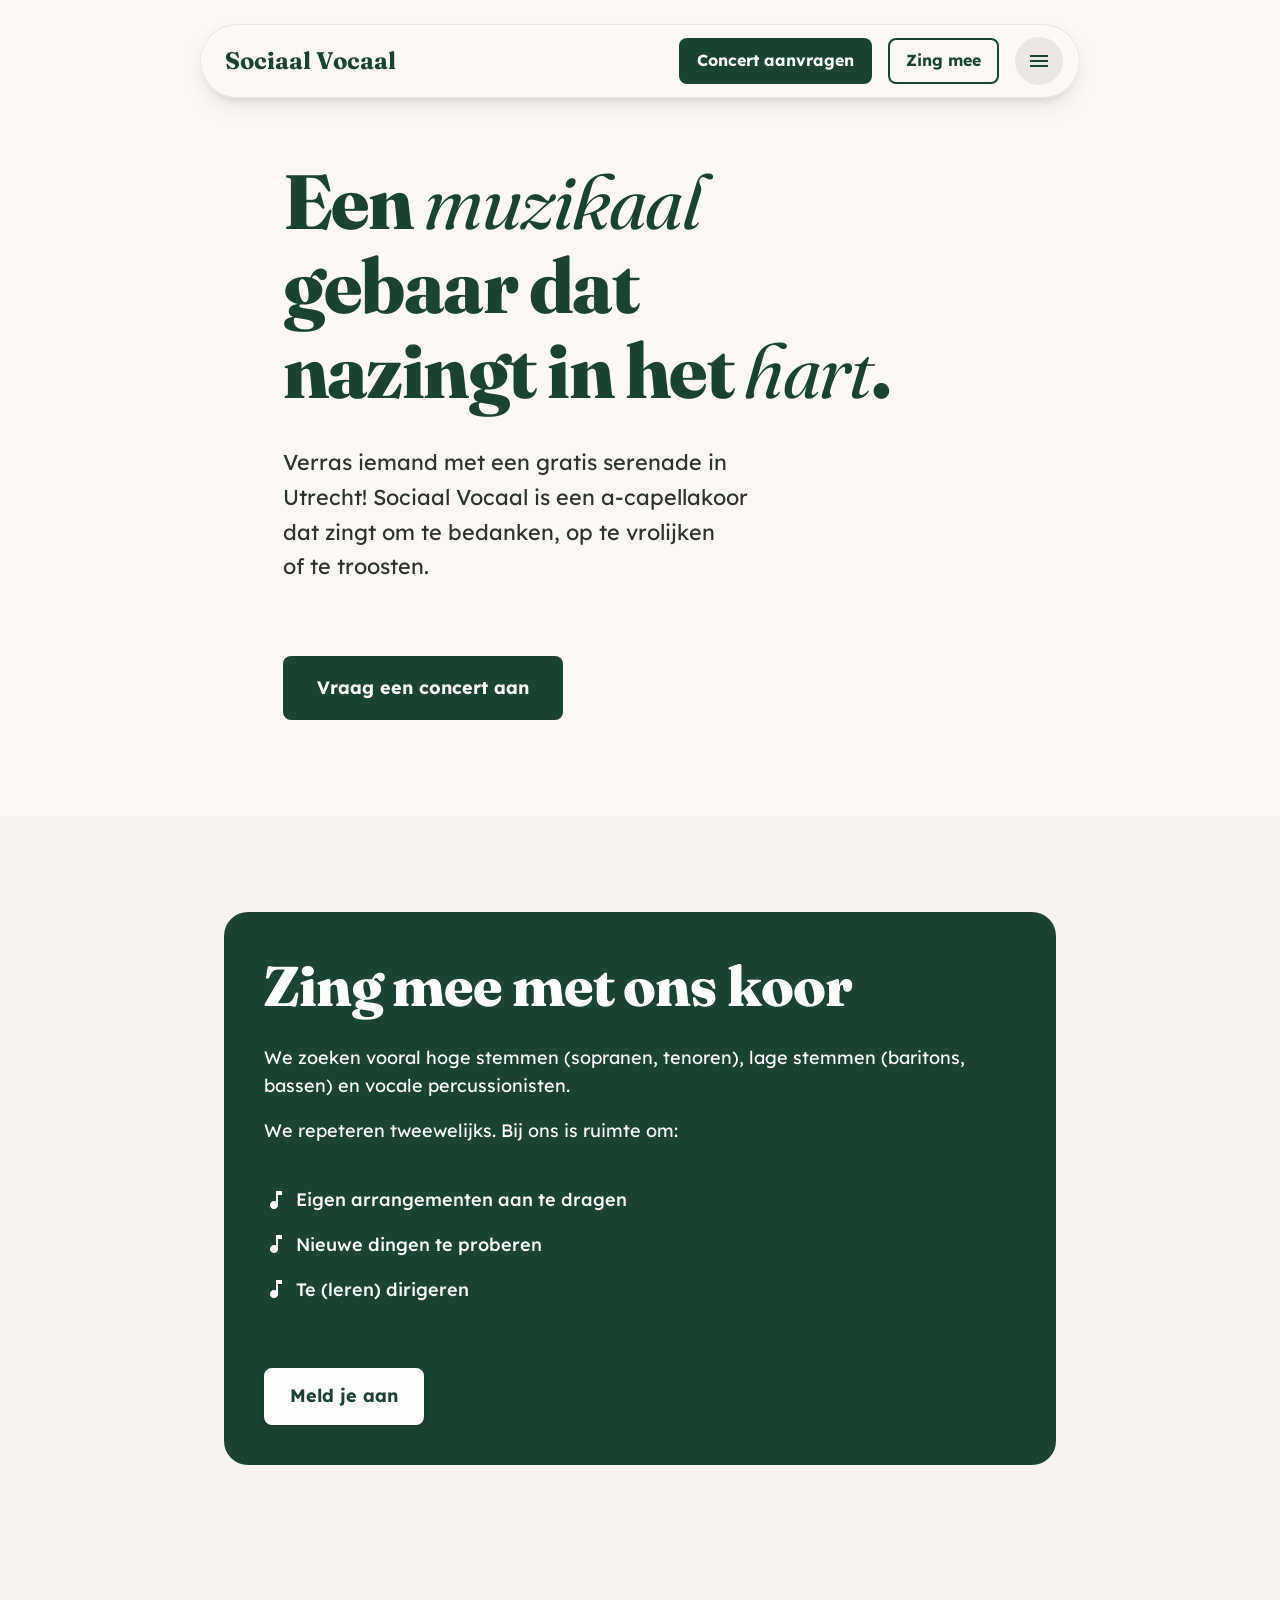
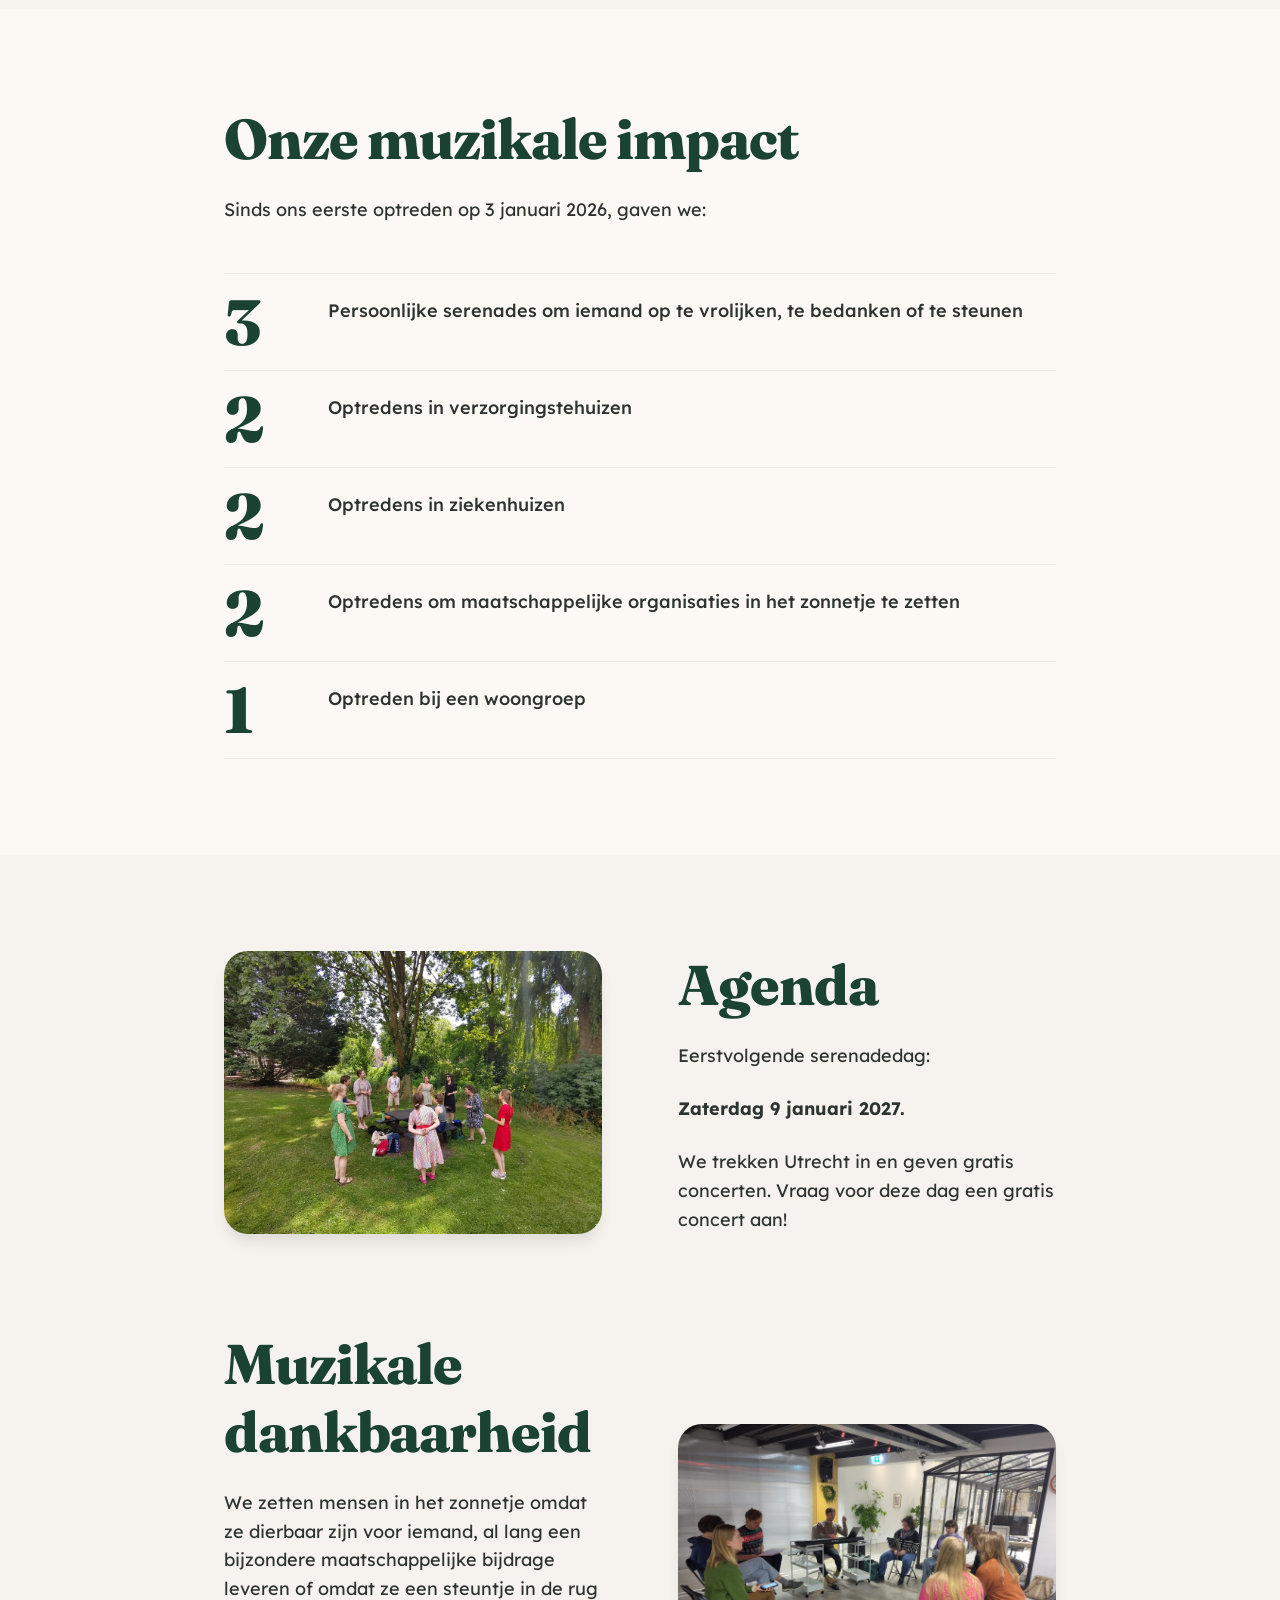
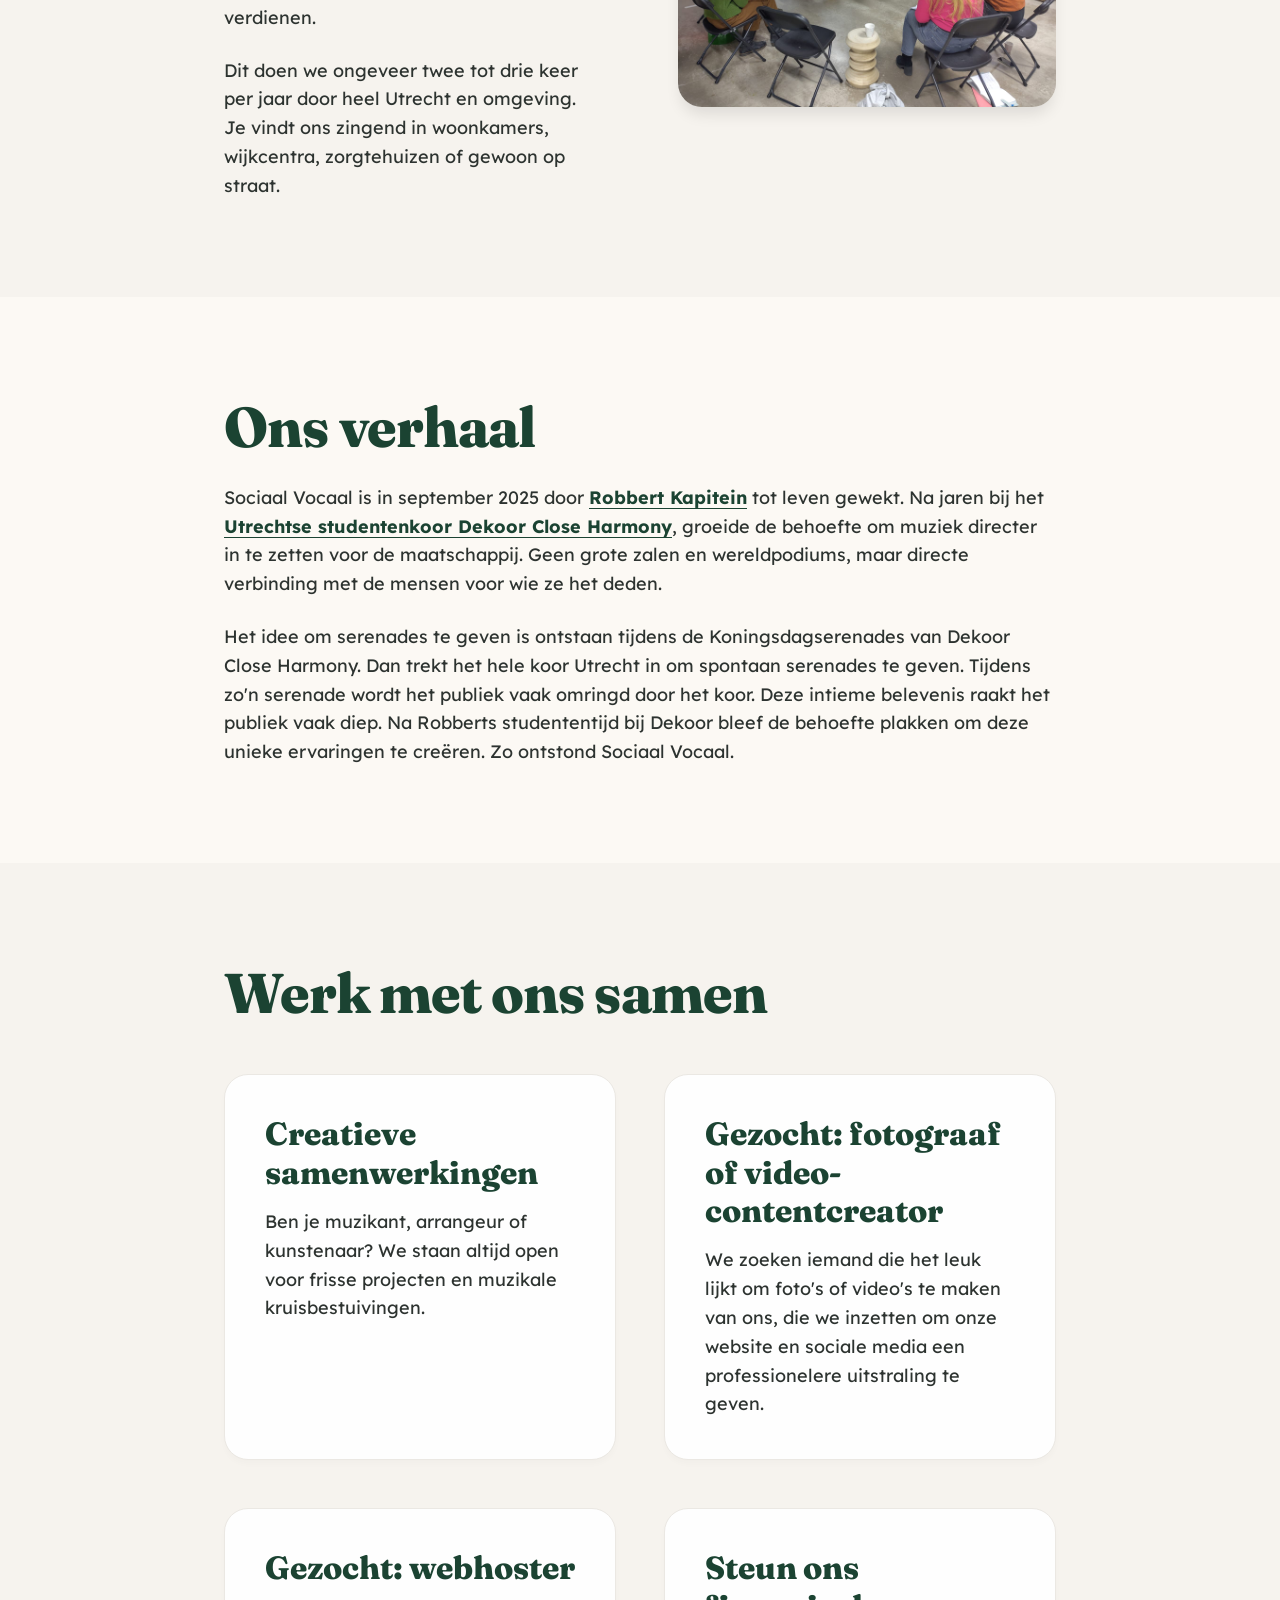
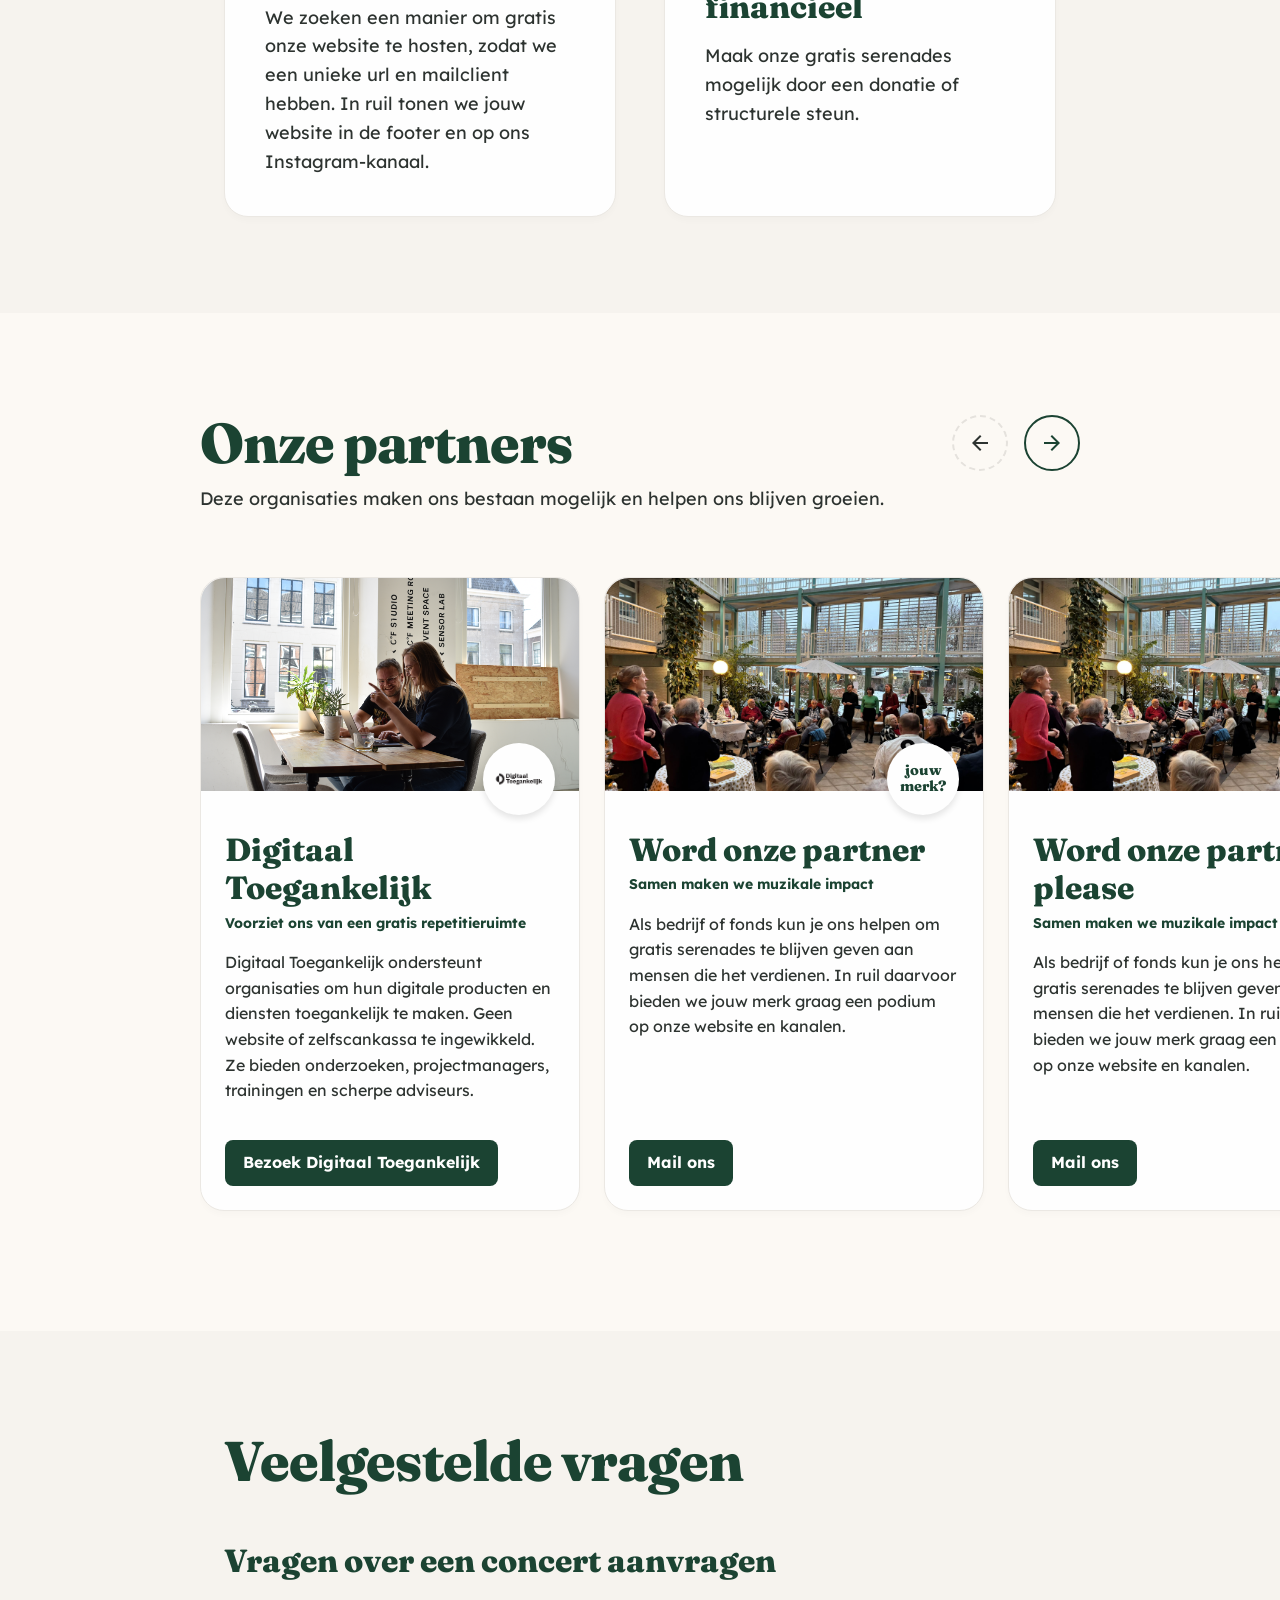
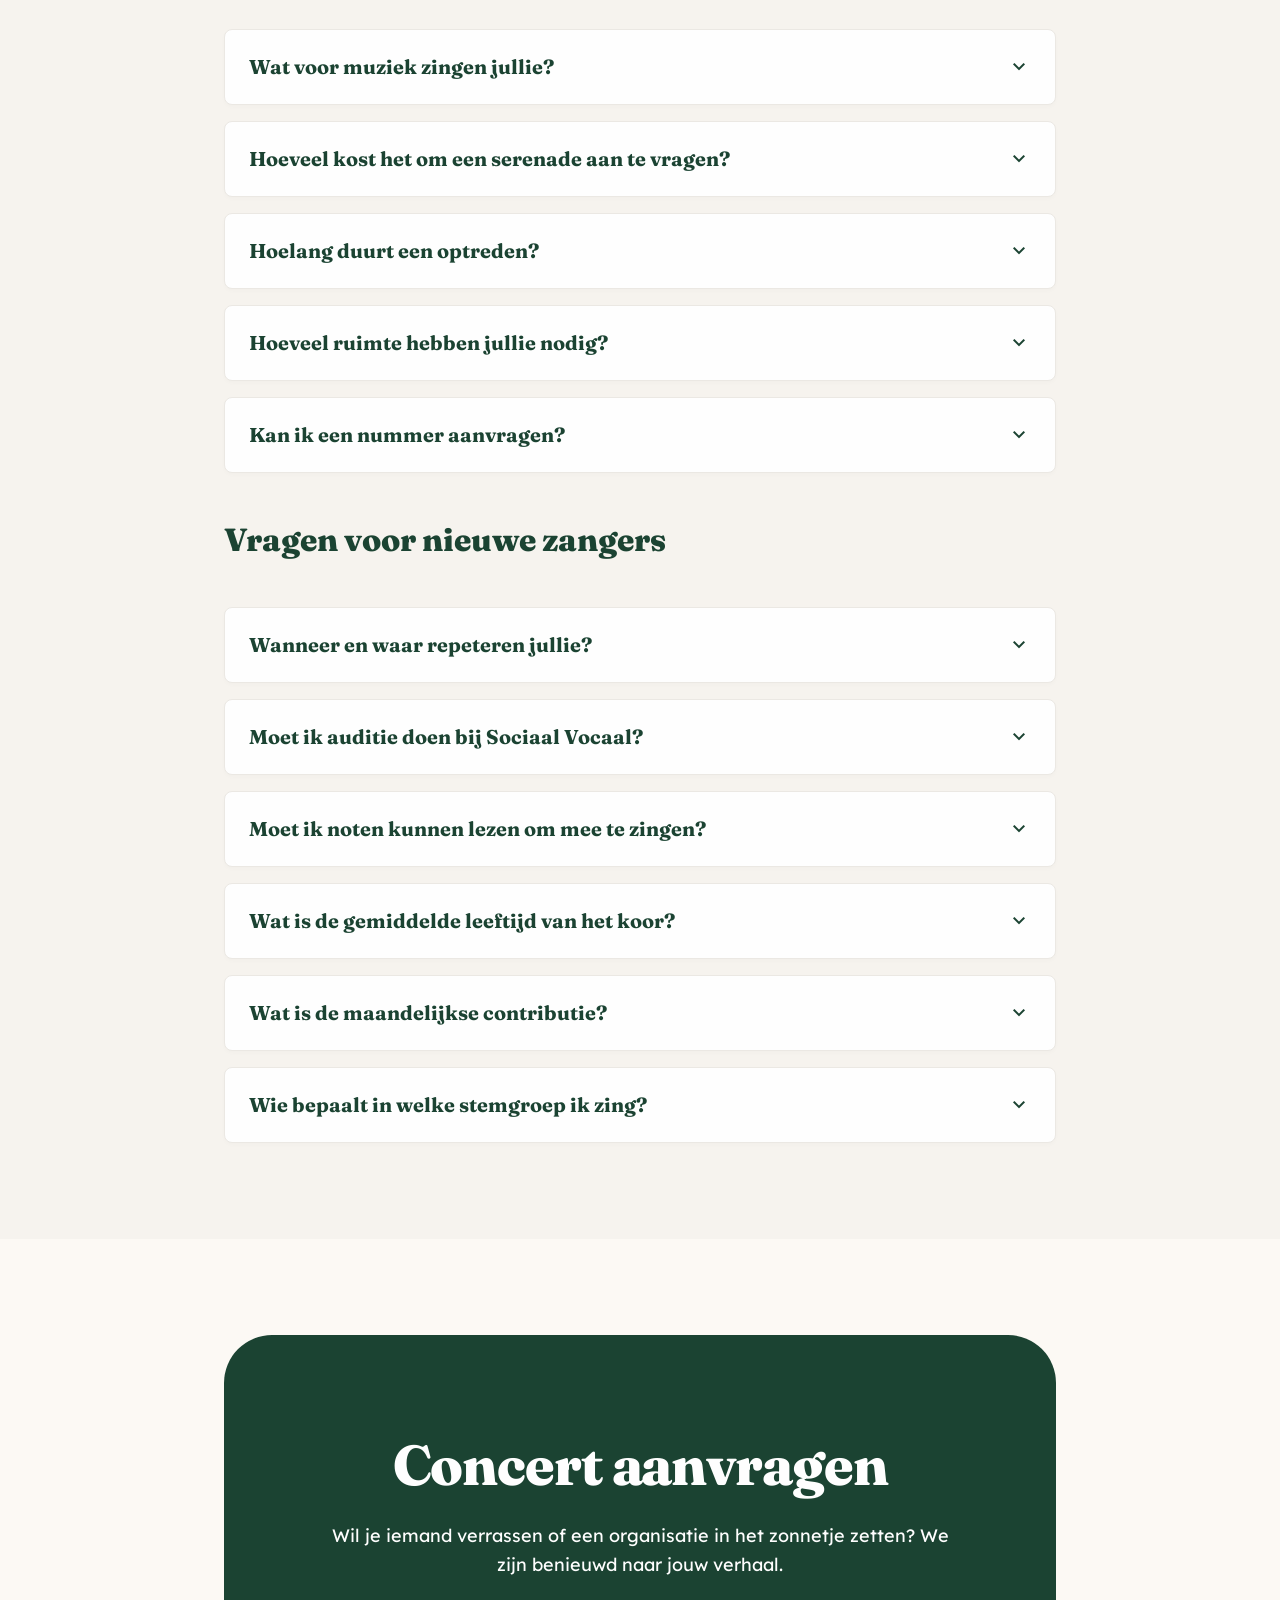
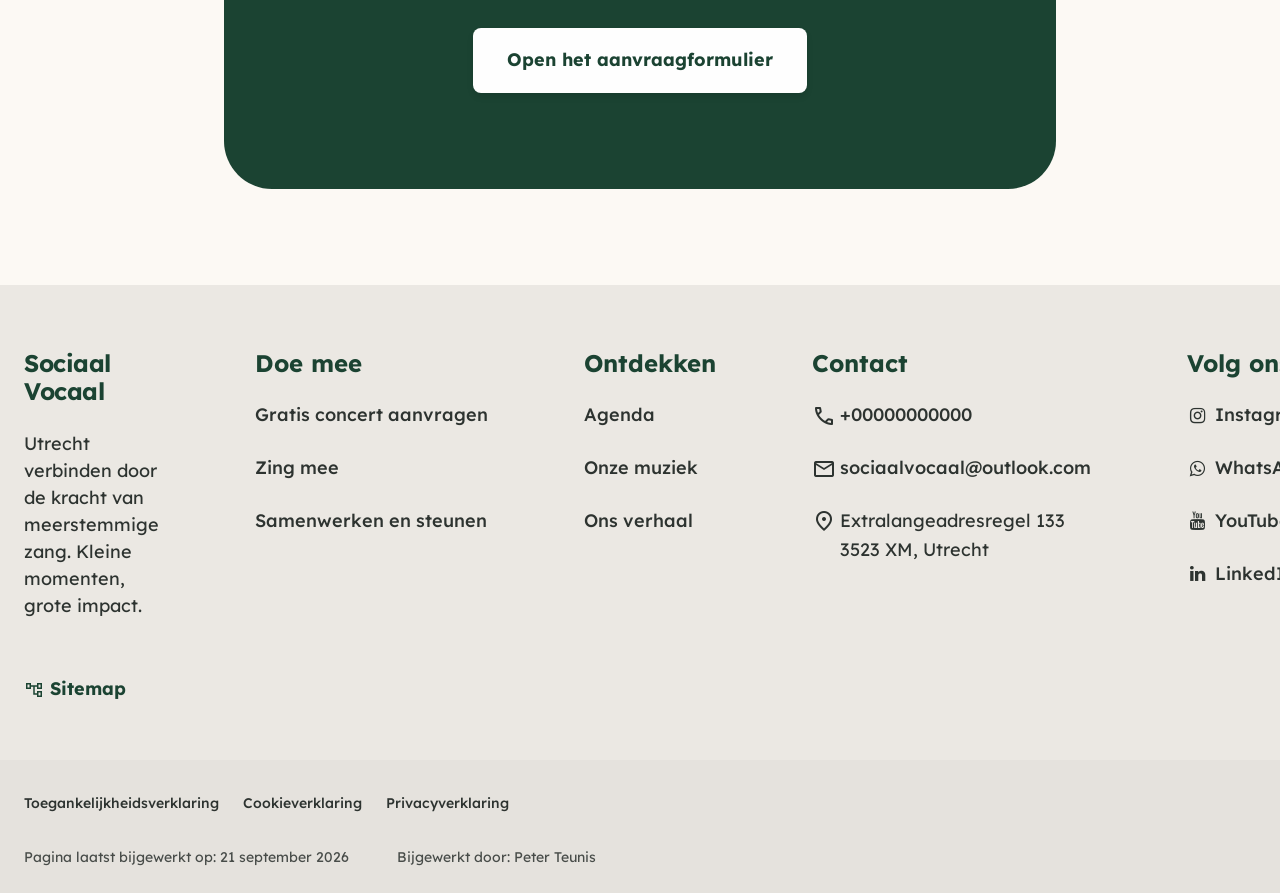
==== index.html @ c72ad8ee "Update index.html" ====
<!DOCTYPE html>
<html lang="nl">
<head>
    <meta charset="utf-8"/>
    <meta name="viewport" content="width=device-width, initial-scale=1.0"/>
    <title>Verras met een gratis serenade in Utrecht | Sociaal Vocaal</title>
    <meta name="description" content="Verras iemand met een gratis serenade in Utrecht! Sociaal Vocaal is een a-capellakoor dat zingt om te bedanken, op te vrolijken of te troosten.">
    <!-- Note to self: update later hieronder de canonical met jullie definitieve, beveiligde url. Dat is goed voor de SEO. -->
    <link rel="canonical" href="https://sociaalvocaal.github.io/" />
    <link rel="stylesheet" href="index.css">
    <link rel="preconnect" href="https://fonts.googleapis.com">
    <link rel="preconnect" href="https://fonts.gstatic.com" crossorigin>
    <link href="https://fonts.googleapis.com/css2?family=Lexend:wght@300;400;500;600;700&display=swap" rel="stylesheet">
    <link href="https://fonts.googleapis.com/css2?family=Fraunces:ital,opsz,wght@0,9..144,100..900;1,9..144,100..900&display=swap" rel="stylesheet">
    <link href="https://fonts.googleapis.com/css2?family=Material+Symbols+Outlined:wght,FILL@100..700,0..1&display=swap" rel="stylesheet"/>
    <link rel="stylesheet" href="https://cdnjs.cloudflare.com/ajax/libs/font-awesome/4.7.0/css/font-awesome.min.css">
</head>

<body>
<!-- Floating Pill Header met ingebouwde skiplinks-hub -->

<header id="main-header" class="floating-pill">
    
    <!-- Skip-links Hub (Verborgen totdat je Tab gebruikt) -->
    <nav aria-label="Snelkoppelingen" class="skip-links-hub">
        <ul class="skip-list">
            <li><a href="#hoofdinhoud" class="skip-btn">Naar hoofdinhoud</a></li>
            <li><a href="#concert-aanvragen" class="skip-btn">Direct concert aanvragen</a></li>
            <li><a href="#sitemap-placeholder" class="skip-btn">Naar sitemap</a></li>
        </ul>
    </nav>

    <!-- De altijd zichtbare basis van de pil -->
    <div class="pill-bar">
        <!-- Slim logo dat animeert bij scrollen -->
        <a href="#" class="logo-link" aria-label="Sociaal Vocaal startpagina">
            <span class="logo-text-container">
                <span class="logo-full">Sociaal Vocaal</span>
                <span class="logo-short" aria-hidden="true">SV</span>
            </span>
        </a>

        <!-- Actieknoppen en menu-toggle -->
        <div class="pill-actions">
            <!-- Desktop acties: visueel verborgen op mobiel om de pil compact te houden -->
            <a href="#concert-aanvragen" class="btn btn-primary btn-small desktop-only">Concert aanvragen</a>
            <a href="#doe-mee" class="btn btn-white btn-small desktop-only">Zing mee</a>
            
            <button id="menu-toggle" class="menu-btn" aria-expanded="false" aria-controls="morphing-menu" aria-label="Open hoofdmenu">
                <span class="menu-btn-text sr-only">Menu</span>
                <span class="material-symbols-outlined icon-open" aria-hidden="true">menu</span>
                <span class="material-symbols-outlined icon-close" aria-hidden="true">close</span>
            </button>
        </div>
    </div>

<!-- Het uitrekkende Bento-menu -->
<!-- Het uitrekkende Bento-menu -->
    <nav id="morphing-menu" class="morphing-container" aria-label="Hoofdmenu">
        <div class="menu-inner">
            <div class="menu-bento-grid">
                
                <div class="menu-bento-item card-white">
                    <p id="menu-snel-regelen" class="menu-heading">Snel regelen</p>
                    <ul class="menu-list" aria-labelledby="menu-snel-regelen">
                        <li><a href="#contact">Contact</a></li>
                        <li><a href="#concert-aanvragen">Gratis concert aanvragen</a></li>
                        <li><a href="#doe-mee">Zing mee in ons koor</a></li>
                    </ul>
                </div>
                
                <div class="menu-bento-item card-white">
                    <p id="menu-ontdekken" class="menu-heading">Ontdekken</p>
                    <ul class="menu-list" aria-labelledby="menu-ontdekken">
                        <li><a href="#">Agenda</a></li>
                        <li><a href="#">Onze muziek</a></li>
                        <li><a href="#ons-verhaal">Ons verhaal</a></li>
                    </ul>
                </div>
                
                <div class="menu-bento-item card-white">
                    <p id="menu-samenwerken" class="menu-heading">Samenwerken & steunen</p>
                    <ul class="menu-list" aria-labelledby="menu-samenwerken">
                        <li><a href="#samenwerken">Artistiek samenwerken</a></li>
                        <li><a href="#samenwerken">Zakelijk</a></li>
                        <li><a href="#samenwerken">Steun ons</a></li>
                    </ul>
                </div>

            </div>
        </div>
    </nav>
    
</header>

    <main id="hoofdinhoud" tabindex="-1">
        <section class="hero-section section-padding">
            <div class="container">
                <div class="hero-content">
                    <h1 class="hero-heading">
                        Een <span class="font-italic">muzikaal</span> gebaar dat nazingt in het&nbsp;<span class="font-italic">hart</span>.
                    </h1>   
                        <p class="hero-lead">
                        Verras iemand met een gratis serenade in Utrecht! Sociaal Vocaal is een a-capellakoor dat zingt om te bedanken, op te vrolijken of te&nbsp;troosten.
                        </p>
                    <a href="#concert-aanvragen" class="btn btn-primary btn-large mt-large">Vraag een concert aan</a>
                </div>
            </div>
        </section>

    <section id="doe-mee" class="bg-surface-low section-padding" tabindex="-1">
        <div class="container max-w-content">
            
            <div class="bento-item card-primary mb-large">
                <h2>Zing mee met ons koor</h2>
                <p>We zoeken vooral hoge stemmen (sopranen, tenoren), lage stemmen (baritons, bassen) en vocale percussionisten</bold>.</p> 
                <p>We repeteren tweewelijks. Bij ons is ruimte om:</p>
                <ul class="check-list mt-large">
                    <li><span class="material-symbols-outlined" aria-hidden="true">music_note</span> Eigen arrangementen aan te dragen</li>
                    <li><span class="material-symbols-outlined" aria-hidden="true">music_note</span> Nieuwe dingen te proberen</li>
                    <li><span class="material-symbols-outlined" aria-hidden="true">music_note</span> Te (leren) dirigeren</li>
                </ul>
                <div>
                    <a href="mailto:sociaalvocaal@outlook.com" class="btn btn-white mt-large">Meld je aan</a>
                </div>
                <span class="material-symbols-outlined bg-icon" aria-hidden="true">music_note</span>
            </div>
      </section>

<!-- Onze muzikale impact -->
    <section id="onze-impact" class="container section-padding" tabindex="-1">
        <div class="max-w-content">
            <h2>Onze muzikale impact</h2>
            <p>Sinds ons eerste optreden op 3 januari 2026, gaven we:</p>
            
            <dl class="impact-list mt-large">
                <div class="impact-row">
                    <dt class="impact-term">Persoonlijke serenades om iemand op te vrolijken, te bedanken of te steunen</dt>
                    <dd class="impact-number">3</dd>
                </div>
                <div class="impact-row">
                    <dt class="impact-term">Optredens in verzorgingstehuizen</dt>
                    <dd class="impact-number">2</dd>
                </div>
                <div class="impact-row">
                    <dt class="impact-term">Optredens in ziekenhuizen</dt>
                    <dd class="impact-number">2</dd>
                </div>
                <div class="impact-row">
                    <dt class="impact-term">Optredens om maatschappelijke organisaties in het zonnetje te zetten</dt>
                    <dd class="impact-number">2</dd>
                </div>
                <div class="impact-row">
                    <dt class="impact-term">Optreden bij een woongroep</dt>
                    <dd class="impact-number">1</dd>
                </div>
            </dl>
        </div>
    </section>

    <section class="bg-surface-low section-padding">
        <div class="container">
            
            <!-- Rij 1: Concertdata (Desktop: Afbeelding links, Tekst rechts) -->
            <div class="zigzag-row">
                <div class="zigzag-content">
                    <h2>Agenda</h2>
                    <p>Eerstvolgende serenadedag:</p> 
                    <p><strong>Zaterdag 9 januari 2027.</strong></p>
                    <p>We trekken Utrecht in en geven gratis concerten. Vraag voor deze dag een gratis concert aan!</p>
                </div>
                <div class="zigzag-media">
                    <img class="img-shadow zigzag-img" src="../Afbeeldingen/Serenade 1.jpg" alt="Groepsfoto van 10 leden van Sociaal Vocaal." loading="lazy">
                </div>
            </div>

            <!-- Rij 2: Muzikale dankbaarheid (Desktop: Tekst links, Afbeelding rechts) -->
            <div class="zigzag-row">
                <div class="zigzag-content">
                    <h2>Muzikale dankbaarheid</h2>
                    <p>We zetten mensen in het zonnetje omdat ze dierbaar zijn voor iemand, al lang een bijzondere maatschappelijke bijdrage leveren of omdat ze een steuntje in de rug verdienen.</p>
                    <p>Dit doen we ongeveer twee tot drie keer per jaar door heel Utrecht en omgeving. Je vindt ons zingend in woonkamers, wijkcentra, zorgtehuizen of gewoon op straat.</p>
                </div>
                <div class="zigzag-media">
                    <img class="img-shadow zigzag-img" src="../Afbeeldingen/Repetitie.jpeg" alt="Het koor zit tijdens een repetitie in een cirkel op klapstoeltjes." loading="lazy">
                </div>
            </div>
        </div>
    </section>

    <section id="ons-verhaal" class="container section-padding" tabindex="-1">
        <div class="max-w-content">
            <h2>Ons verhaal</h2>
            <p>Sociaal Vocaal is in september 2025 door <a href="https://www.linkedin.com/in/robbert-kapitein-44b757111/" class="text-link">Robbert Kapitein</a> tot leven gewekt. Na jaren bij het <a href="https://www.dekoor.nl/" class="text-link">Utrechtse studentenkoor Dekoor Close Harmony</a>, groeide de behoefte om muziek directer in te zetten voor de maatschappij. Geen grote zalen en wereldpodiums, maar directe verbinding met de mensen voor wie ze het deden.</p>
            <p>Het idee om serenades te geven is ontstaan tijdens de Koningsdagserenades van Dekoor Close Harmony. Dan trekt het hele koor Utrecht in om spontaan serenades te geven. Tijdens zo'n serenade wordt het publiek vaak omringd door het koor. Deze intieme belevenis raakt het publiek vaak diep. Na Robberts studententijd bij Dekoor bleef de behoefte plakken om deze unieke ervaringen te creëren. Zo ontstond Sociaal Vocaal.</p>
        </div>
    </section>



    <section id="samenwerken" class="bg-surface-low section-padding" tabindex="-1">
          <div class="container">
              <div class="mb-large">
                  <h2>Werk met ons samen</h2>
              </div>
              <div class="grid grid-2-col">
                  <div class="bento-item card-white">
                      <h3 class="text-primary">Creatieve samenwerkingen</h3>
                      <p>Ben je muzikant, arrangeur of kunstenaar? We staan altijd open voor frisse projecten en muzikale kruisbestuivingen.</p>
                  </div>
                  
                  <div class="bento-item card-white">
                      <h3 class="text-primary">Gezocht: fotograaf of video-contentcreator</h3>
                      <p>We zoeken iemand die het leuk lijkt om foto's of video's te maken van ons, die we inzetten om onze website en sociale media een professionelere uitstraling te geven.</p>
                  </div>
                  
                  <div class="bento-item card-white">
                      <h3 class="text-primary">Gezocht: webhoster</h3>
                      <p>We zoeken een manier om gratis onze website te hosten, zodat we een unieke url en mailclient hebben. In ruil tonen we jouw website in de footer en op ons Instagram-kanaal.</p>
                  </div>
                  
                  <div class="bento-item card-white">
                      <h3 class="text-primary">Steun ons financieel</h3>
                      <p>Maak onze gratis serenades mogelijk door een donatie of structurele steun.</p>
                  </div>
              </div>
          </div>
     </section>

<!-- ==========================================================================
Sponsor/Partner Carrousel
========================================================================== -->

<section class="sponsor-sectie section-padding" aria-labelledby="sponsor-titel">
        <!-- De container is weer teruggeplaatst -->
        <div class="container">
            <div class="sponsor-header mb-large">
                <h2 id="sponsor-titel">Onze partners</h2>
                <p class="sponsor-description">Deze organisaties maken ons bestaan mogelijk en helpen ons blijven groeien.</p>
                
                <!-- Progressieve verrijking: verborgen totdat JS laadt -->
                <div class="carousel-controls" hidden>
                    <button type="button" class="carousel-btn prev-btn" aria-label="Vorige partners" disabled>
                        <span class="material-symbols-outlined" aria-hidden="true">arrow_back</span>
                    </button>
                    <button type="button" class="carousel-btn next-btn" aria-label="Volgende partners">
                        <span class="material-symbols-outlined" aria-hidden="true">arrow_forward</span>
                    </button>
                </div>
            </div> 
        </div>

    <ul class="sponsor-track" 
        role="list" 
        tabindex="0" 
        aria-label="Sponsors, gebruik pijltjestoetsen om te scrollen"
        aria-roledescription="carousel">
        
        <!-- Kaart 1 -->
        <li class="sponsor-card card-white" role="listitem" aria-roledescription="slide">
            <article class="card-content">
                <div class="card-media">
                    <img src="../Afbeeldingen/Sfeerbeeld Digitaal Toegankelijk.JPG" alt="" class="card-afbeelding" loading="lazy">
                    <picture class="card-logo">
                        <!-- De browser toont deze afbeelding als de gebruiker donkere modus heeft -->
                        <source srcset="../Afbeeldingen/DT-logo-primair-licht-zonderAchtergrond.png" alt="Logo Digitaal Toegankelijk" media="(prefers-color-scheme: dark)">
                        <!-- De browser toont deze afbeelding in de lichte modus, of als de browser de picture-tag niet snapt -->
                        <img src="../Afbeeldingen/DT-logo-primair-donker-zonderAchtergrond.png" alt="Logo Digitaal Toegankelijk">
                    </picture>
                </div>
                <div class="card-body">
                    <h3 class="card-titel">Digitaal Toegankelijk</h3>
                    <span class="card-tagline font-bold text-primary">Voorziet ons van een gratis repetitieruimte</span>
                    <p class="card-tekst">Digitaal Toegankelijk ondersteunt organisaties om hun digitale producten en diensten toegankelijk te maken. Geen website of zelfscankassa te ingewikkeld. Ze bieden onderzoeken, projectmanagers, trainingen en scherpe adviseurs.</p>
                    <a href="https://digitaaltoegankelijk.nl" class="btn btn-primary btn-small card-cta">Bezoek Digitaal Toegankelijk</a>
                </div>
            </article>
        </li>

        <!-- Kaart 2: Werving nieuwe partners -->
        <li class="sponsor-card card-white" role="listitem" aria-roledescription="slide">
            <article class="card-content">
                <div class="card-media">
                    <img src="../Afbeeldingen/Kerstoptreden.jpeg" alt="" class="card-afbeelding" loading="lazy">
                    <div class="card-logo placeholder-logo">Jouw merk?</div>
                </div>
                <div class="card-body">
                    <h3 class="card-titel">Word onze partner</h3>
                    <span class="card-tagline font-bold text-primary">Samen maken we muzikale impact</span>
                    <p class="card-tekst">Als bedrijf of fonds kun je ons helpen om gratis serenades te blijven geven aan mensen die het verdienen. In ruil daarvoor bieden we jouw merk graag een podium op onze website en kanalen.</p>
                    <a href="mailto:sociaalvocaal@outlook.com" class="btn btn-primary btn-small card-cta">Mail ons</a>
                </div>
            </article>
        </li>

                <!-- Kaart 2: Werving nieuwe partners (kopie, voor de test)-->
        <li class="sponsor-card card-white" role="listitem" aria-roledescription="slide">
            <article class="card-content">
                <div class="card-media">
                    <img src="../Afbeeldingen/Kerstoptreden.jpeg" alt="" class="card-afbeelding" loading="lazy">
                    <div class="card-logo placeholder-logo">Jouw merk?</div>
                </div>
                <div class="card-body">
                    <h3 class="card-titel">Word onze partner, please</h3>
                    <span class="card-tagline font-bold text-primary">Samen maken we muzikale impact</span>
                    <p class="card-tekst">Als bedrijf of fonds kun je ons helpen om gratis serenades te blijven geven aan mensen die het verdienen. In ruil daarvoor bieden we jouw merk graag een podium op onze website en kanalen.</p>
                    <a href="mailto:sociaalvocaal@outlook.com" class="btn btn-primary btn-small card-cta">Mail ons</a>
                </div>
            </article>
        </li>
        
        <!-- Kaart 2: Werving nieuwe partners (kopie, voor de test) -->
        <li class="sponsor-card card-white" role="listitem" aria-roledescription="slide">
            <article class="card-content">
                <div class="card-media">
                    <img src="../Afbeeldingen/Kerstoptreden.jpeg" alt="" class="card-afbeelding" loading="lazy">
                    <div class="card-logo placeholder-logo">Jouw merk?</div>
                </div>
                <div class="card-body">
                    <h3 class="card-titel">Word onze partner, pretty pretty please</h3>
                    <span class="card-tagline font-bold text-primary">Samen maken we muzikale impact</span>
                    <p class="card-tekst">Als bedrijf of fonds kun je ons helpen om gratis serenades te blijven geven aan mensen die het verdienen. In ruil daarvoor bieden we jouw merk graag een podium op onze website en kanalen.</p>
                    <a href="mailto:sociaalvocaal@outlook.com" class="btn btn-primary btn-small card-cta">Mail ons</a>
                </div>
            </article>
        </li>

                <!-- Kaart 2: Werving nieuwe partners (kopie, voor de test)-->
        <li class="sponsor-card card-white" role="listitem" aria-roledescription="slide">
            <article class="card-content">
                <div class="card-media">
                    <img src="../Afbeeldingen/Kerstoptreden.jpeg" alt="" class="card-afbeelding" loading="lazy">
                    <div class="card-logo placeholder-logo">Jouw merk?</div>
                </div>
                <div class="card-body">
                    <h3 class="card-titel">Word onze partner, of we gaan vals zingen</h3>
                    <span class="card-tagline font-bold text-primary">Samen maken we muzikale impact</span>
                    <p class="card-tekst">Als bedrijf of fonds kun je ons helpen om gratis serenades te blijven geven aan mensen die het verdienen. In ruil daarvoor bieden we jouw merk graag een podium op onze website en kanalen.</p>
                    <a href="mailto:sociaalvocaal@outlook.com" class="btn btn-primary btn-small card-cta">Mail ons</a>
                </div>
            </article>
        </li>
        

    </ul>

    </section>

    <section class="bg-surface-low section-padding faq-section">
        <div class="container max-w-content">
            <h2>Veelgestelde vragen</h2>
            
            <!-- Categorie 1: Concert aanvragen -->
            <h3 class="mt-large">Vragen over een concert aanvragen</h3>
            <div class="faq-list mt-large">
                
                <details class="faq-item">
                    <summary class="faq-summary">
                        <h4>Wat voor muziek zingen jullie?</h4>
                        <span class="material-symbols-outlined faq-icon" aria-hidden="true">expand_more</span>
                    </summary>
                    <div class="faq-content">
                        <p>Onze stijl is een levendige mix van moderne pop, jazz-standaarden en tijdloze klassiekers, allemaal uitgevoerd in eigen close-harmony arrangementen.</p>
                    </div>
                </details>

                <details class="faq-item">
                    <summary class="faq-summary">
                        <h4>Hoeveel kost het om een serenade aan te vragen?</h4>
                        <span class="material-symbols-outlined faq-icon" aria-hidden="true">expand_more</span>
                    </summary>
                    
                    <div class="faq-content"> 
                        <div class="faq-sub-content">
                            <h5 class="text-primary">Voor mensen die een serenade verdienen</h5>
                            <p>Niets, voor hen is het gratis!</p>
                            <p>Voorbeelden:</p>
                            
                            <ul class="check-list">
                                <li><span class="material-symbols-outlined text-primary" aria-hidden="true">music_note</span> Een persoon of een groep troosten of bedanken.</li>
                                <li><span class="material-symbols-outlined text-primary" aria-hidden="true">music_note</span> Een persoon of groep in het zonnetje te zetten voor een maatschappelijke prestatie.</li>
                                <li><span class="material-symbols-outlined text-primary" aria-hidden="true">music_note</span> Hetzelfde geldt voor goede doelen, behalve als het onderdeel is van een randprogramma.</li>
                            </ul>
                            
                            <h5 class="text-primary mt-large">Betaalde concerten</h5>
                            <p>Daar vragen we een kleine vergoeding voor. Met dit geld investeren we volledig in het neerzetten van betekenisvolle concerten. Mail naar sociaalvocaal@outlook.com en vraag naar de mogelijkheden.</p>
                            <p>Voorbeelden:</p>
                            
                            <ul class="check-list">
                                <li><span class="material-symbols-outlined text-primary" aria-hidden="true">music_note</span> Muzikale invulling van een programma.</li>
                                <li><span class="material-symbols-outlined text-primary" aria-hidden="true">music_note</span> Evenementen.</li>
                                <li><span class="material-symbols-outlined text-primary" aria-hidden="true">music_note</span> Feesten en partijen.</li>
                            </ul>
                        </div>
                    </div>
                </details>

                <details class="faq-item">
                    <summary class="faq-summary">
                        <h4>Hoelang duurt een optreden?</h4>
                        <span class="material-symbols-outlined faq-icon" aria-hidden="true">expand_more</span>
                    </summary>
                    <div class="faq-content">
                        <p>Tussen de 15 en 35 minuten.</p>
                    </div>
                </details>

                <details class="faq-item">
                    <summary class="faq-summary">
                        <h4>Hoeveel ruimte hebben jullie nodig?</h4>
                        <span class="material-symbols-outlined faq-icon" aria-hidden="true">expand_more</span>
                    </summary>
                    <div class="faq-content">
                        <p>Op dit moment bestaat ons koor uit 12 mensen. Met wat proppen past dit in kleine ruimtes. Het is fijn als we even van een wc gebruik kunnen maken en ons waterflesje kunnen bijvullen.</p>
                    </div>
                </details>

                <details class="faq-item">
                    <summary class="faq-summary">
                        <h4>Kan ik een nummer aanvragen?</h4>
                        <span class="material-symbols-outlined faq-icon" aria-hidden="true">expand_more</span>
                    </summary>
                    <div class="faq-content">
                        <p>Je kan het altijd vragen. Doe dit zo vroeg als mogelijk. Het kost namelijk veel tijd om een nummer in te studeren. Of het lukt hangt er vanaf of er een koorversie beschikbaar is, of we deze moeten schrijven en hoeveel tijd er nog beschikbaar is om het nummer in te studeren.</p>
                    </div>
                </details>
            </div>

            <!-- Categorie 2: Nieuwe zangers -->
            <h3 class="mt-large">Vragen voor nieuwe zangers</h3>
            <div class="faq-list mt-large">
                
                <details class="faq-item">
                    <summary class="faq-summary">
                        <h4>Wanneer en waar repeteren jullie?</h4>
                        <span class="material-symbols-outlined faq-icon" aria-hidden="true">expand_more</span>
                    </summary>
                    <div class="faq-content">
                        <p>We repeteren elke twee weken aan de Plompetorengracht 4 in Utrecht. Een prachtige historische plek die perfect past bij onze akoestische stijl.</p>
                    </div>
                </details>

                <details class="faq-item">
                    <summary class="faq-summary">
                        <h4>Moet ik auditie doen bij Sociaal Vocaal?</h4>
                        <span class="material-symbols-outlined faq-icon" aria-hidden="true">expand_more</span>
                    </summary>
                    <div class="faq-content">
                        <p>Nee, op dit moment zijn we een laagdrempelig koor en mag je zo meedoen. Het is wel handig als je ervaring hebt met meerstemmig zingen en je je staande weet te houden zonder de begeleiding van een muziekinstrument.</p>
                    </div>
                </details>

                <details class="faq-item">
                    <summary class="faq-summary">
                        <h4>Moet ik noten kunnen lezen om mee te zingen?</h4>
                        <span class="material-symbols-outlined faq-icon" aria-hidden="true">expand_more</span>
                    </summary>
                    <div class="faq-content">
                        <p>Geen stress. Ja, het is handig als je de basis kent, maar laat je dat niet weerhouden om mee te doen. Neem de tijd om dat te leren. Uiteindelijk moet je weten.</p>
                        <ul class="check-list">
                            <li><span class="material-symbols-outlined text-primary" aria-hidden="true">music_note</span> Wat muziekbalken zijn voor hoge en lage stemmen.</li>
                            <li><span class="material-symbols-outlined text-primary" aria-hidden="true">music_note</span> Hoelang een noot duurt.</li>
                            <li><span class="material-symbols-outlined text-primary" aria-hidden="true">music_note</span> Wat de muzikale tekens betekenen.</li>
                        </ul>
                        <p>Met die basis spreken we dezelfde taal tijdens een repetitie. Alleen als je het leuk vindt kan je je verdiepen in welke toon bij iedere noot hoort en wat akkoorden zijn.</p>
                    </div>
                </details>

                <details class="faq-item">
                    <summary class="faq-summary">
                        <h4>Wat is de gemiddelde leeftijd van het koor?</h4>
                        <span class="material-symbols-outlined faq-icon" aria-hidden="true">expand_more</span>
                    </summary>
                    <div class="faq-content">
                        <p>Tussen de 25 en 35 jaar. Ben je scholier, student, al jaren aan het werk of met pensioen? Je bent van harte welkom!</p>
                    </div>
                </details>

                <details class="faq-item">
                    <summary class="faq-summary">
                        <h4>Wat is de maandelijkse contributie?</h4>
                        <span class="material-symbols-outlined faq-icon" aria-hidden="true">expand_more</span>
                    </summary>
                    <div class="faq-content">
                        <p>Er is op dit moment geen maandelijkse contributie. Soms kopen we gezamenlijk de bladmuziek voor een nummer, of hebben we vervoerskosten voor een concert.</p>
                    </div>
                </details>

                <details class="faq-item">
                    <summary class="faq-summary">
                        <h4>Wie bepaalt in welke stemgroep ik zing?</h4>
                        <span class="material-symbols-outlined faq-icon" aria-hidden="true">expand_more</span>
                    </summary>
                    <div class="faq-content">
                        <p>Per nummer verdelen we de stemgroepen op basis van wie wat leuk vindt om te doen en wat nodig is.</p>
                    </div>
                </details>

            </div>
        </div>
    </section>

        <section id="concert-aanvragen" class="container section-padding pb-large" tabindex="-1">
            <div class="cta-box card-primary">
                <h2>Concert aanvragen</h2>
                <p>Wil je iemand verrassen of een organisatie in het zonnetje zetten? We zijn benieuwd naar jouw verhaal.</p>
                <a href="https://forms.cloud.microsoft/Pages/ResponsePage.aspx?id=DQSIkWdsW0yxEjajBLZtrQAAAAAAAAAAAANAAZzYfY1UN0JERE5SVzNEMldOREVRQlNKWFpKRFgzOC4u" class="btn btn-white btn-large">Open het aanvraag&shy;formulier</a>
                <div class="cta-bg-overlay"></div>
            </div>
        </section>
    </main>

<footer class="footer">
    <nav aria-label="Footer navigatie">
        
        <!-- Hoofd-footer in de verbrede container -->
        <div class="container footer-grid">
            
            <!-- Kolom 1: Merk en missie -->
            <div class="footer-brand">
                <h2 class="footer-heading">Sociaal Vocaal</h2>
                <p class="footer-brand-text">Utrecht verbinden door de kracht van meerstemmige zang. Kleine momenten, grote impact.</p>
                <div class="mt-large">
                    <a href="#" class="sitemap-link">
                        <span class="material-symbols-outlined" aria-hidden="true">account_tree</span>Sitemap
                    </a>
                </div>
            </div>
            
            <!-- Kolom 2: Doe mee -->
            <div class="footer-nav-col">
                <h3 class="footer-heading">Doe mee</h3>
                <ul class="footer-links">
                    <li><a href="#concert-aanvragen">Gratis concert aanvragen</a></li>
                    <li><a href="#doe-mee">Zing mee</a></li>
                    <li><a href="#samenwerken">Samenwerken en steunen</a></li>
                </ul>
            </div>

            <!-- Kolom 3: Ontdekken -->
            <div class="footer-nav-col">
                <h3 class="footer-heading">Ontdekken</h3>
                <ul class="footer-links">
                    <li><a href="#">Agenda</a></li>
                    <li><a href="#">Onze muziek</a></li>
                    <li><a href="#ons-verhaal">Ons verhaal</a></li>
                </ul>
            </div>
            
        <!-- Kolom 4: Contact (Fysiek & Direct met iconen) -->
            <div class="footer-nav-col">
                <h3 class="footer-heading">Contact</h3>
                <ul class="footer-links contact-list">
                    <li>
                        <span class="material-symbols-outlined contact-icon" aria-hidden="true">call</span>
                        <span class="sr-only">Telefoon:</span>
                        <a href="tel:+00000000000">+00000000000</a>
                    </li>
                    <li>
                        <span class="material-symbols-outlined contact-icon" aria-hidden="true">mail</span>
                        <span class="sr-only">E-mail:</span>
                        <a href="mailto:sociaalvocaal@outlook.com" class="long-link">sociaalvocaal@outlook.com</a>
                    </li>
                    <li>
                        <span class="material-symbols-outlined contact-icon" aria-hidden="true">location_on</span>
                        <span class="sr-only">Adres:</span>
                        <span>Extralangeadresregel 133<br>3523 XM, Utrecht</span>
                    </li>
                </ul>
            </div>

            <!-- Kolom 5: Sociale media -->
            <div class="footer-nav-col">
                <h3 class="footer-heading">Volg ons</h3>
                <ul class="footer-links">
                    <li>
                        <a href="https://www.instagram.com/sociaal.vocaal/">
                            <span class="fa fa-instagram" aria-hidden="true"></span>
                            Instagram
                        </a>
                    </li>
                    <li>
                        <a href="https://wa.me/00000000000">
                            <span class="fa fa-whatsapp" aria-hidden="true"></span>
                            WhatsApp
                        </a>
                    </li>
                    <li>
                        <a href="https://www.youtube.com/">
                            <span class="fa fa-youtube" aria-hidden="true"></span>
                            YouTube
                        </a>
                    </li>                    
                    <li>
                        <a href="https://www.linkedin.com/">
                            <span class="fa fa-linkedin" aria-hidden="true"></span>
                            LinkedIn
                        </a>
                    </li>
                </ul>
            </div>
            
        </div>
        
        <!-- De Bottom Bar -->
        <div class="footer-bottom">
            <div class="container footer-bottom-container">
                <ul class="footer-legal-list">
                    <li><a href="#">Toegankelijkheidsverklaring</a></li>
                    <li><a href="#">Cookieverklaring</a></li>
                    <li><a href="#">Privacyverklaring</a></li>
                </ul>
                <div class="footer-meta">
                    <span>Pagina laatst bijgewerkt op: 21 september 2026</span>
                    <span>Bijgewerkt door: Peter Teunis</span>
                </div>
            </div>
        </div>
        
    </nav>
</footer>

<script src="app.js"></script>

</body>
</html>
---- index.css ----
/* ==========================================================================
   CSS-variabelen
   ========================================================================== */
:root {
    --primary: #1B4332;
    --on-primary: #fefefe;
    --primary-container: #1B4332;
    --on-primary-container: #fefefe;
    --primary-fixed: #c1ecd4;
    --on-primary-fixed: #002114;
    
    --secondary: #8D6E63;
    --secondary-container: #F5EBE0;
    --on-secondary-container: #5D4037;
    --secondary-fixed: #E8D5C4;

    --surface: #fcf9f4;
    --on-surface: #1c1c19;
    --surface-variant: #e5e2dd;
    --on-surface-variant: #2d3330;
    --surface-container-low: #f6f3ee;
    --surface-container-high: #ebe8e3;
    --surface-container-highest: #e5e2dd;

    /* Typografie */
    --font-heading: 'Fraunces', serif;
    --font-body: 'Lexend', sans-serif;

    /* Whitespacing */
    --space-xs: 0.5rem;
    --space-sm: 1rem;
    --space-md: 1.5rem;
    --space-lg: 3rem;
    --space-xl: clamp(4rem, 8vw, 6rem);

    --radius-sm: 0.5rem;
    --radius-md: 1.5rem;
    --radius-lg: 3rem;
    
    /* De basiskleur voor alle focusindicatoren */
    --focus-outline-color: var(--primary);
}

/* ==========================================================================
   Basis-instellingen
   ========================================================================== */
* {
    margin: 0;
    padding: 0;
    box-sizing: border-box;
}

body {
    font-family: var(--font-body);
    font-size: 1.125rem;
    background-color: var(--surface);
    color: var(--on-surface-variant);
    line-height: 1.6;
    -webkit-font-smoothing: antialiased;
}

/* ==========================================================================
   Scroll-gedrag en Active Focus (:target)
   ========================================================================== */
html {
    scroll-behavior: smooth;
    /* Mobiel: De header staat onderaan, dus bovenaan hebben we slechts lichte ademruimte nodig */
    scroll-padding-top: 2rem; 
}

/* Desktop: Hier zweeft de pil bovenaan (top: 1.5rem + hoogte), we creëren een 'safe zone' */
@media (min-width: 768px) {
    html {
        scroll-padding-top: 8rem; 
    }
}

/* Toegankelijkheid: Vloeiend scrollen uitschakelen bij prikkelgevoeligheid */
@media (prefers-reduced-motion: reduce) {
    html {
        scroll-behavior: auto;
    }
}

/* ==========================================================================
   Typografie
   ========================================================================== */
h1, h2, h3, h4, .logo {
    font-family: var(--font-heading);
    color: var(--primary);
    line-height: 1.2;
}

h1 { 
    font-size: clamp(2rem, 4.5vw, 3.75rem);
    font-weight: 800; 
    letter-spacing: -0.02em; 
    margin-bottom: var(--space-md); 
}
h2 { font-size: clamp(2.25rem, 5vw, 3.5rem); font-weight: 800; letter-spacing: -0.02em; margin-bottom: var(--space-md); }
h3 { font-size: clamp(1.5rem, 3vw, 2rem); font-weight: 800; margin-bottom: var(--space-sm); }
h4 { font-size: 1.25rem; font-weight: 700; margin-top: var(--space-md); margin-bottom: var(--space-xs); }

p {
    max-width: 80ch;
    margin-bottom: var(--space-md);
    font-weight: 400;
}
p:last-child { margin-bottom: 0; }

a { color: inherit; text-decoration: none; transition: all 0.3s ease; }

.text-link {
    color: var(--primary);
    text-decoration: underline;
    text-underline-offset: 4px;
    font-weight: 700;
}
.text-link:hover {
    color: var(--secondary);
    text-decoration-thickness: 2px;
}

img {
    max-width: 100%;
    display: block;
    border-radius: var(--radius-md);
    object-fit: cover;
}

a:focus-visible, button:focus-visible, input:focus-visible {
    outline: 3px solid var(--focus-outline-color);
    outline-offset: 4px;
    border-radius: 0.25rem;
}

.skip-link {
    position: absolute;
    top: -4rem;
    left: 0;
    background: var(--primary);
    color: #FFFFFF;
    padding: 0.75rem 1rem;
    z-index: 100;
    transition: top 0.3s;
    font-weight: 700;
    
    /* Lokaal de focuskleur overschrijven naar wit */
    --focus-outline-color: #FFFFFF;
}

.skip-link:focus { top: 0; }

/* Zorgt dat de outline naar binnen valt, anders snijdt de viewport hem af */
.skip-link:focus-visible {
    outline-offset: -3px; 
}

/* Het ankerdoel in actieve status */
:target {
    /* Reset de standaard (blijvende) browser focusring voor dit element */
    outline: none;
    /* Start een eenmalige, zachte 'glow & fade' animatie van 2.5 seconden */
    animation: targetGlow 2.5s cubic-bezier(0.25, 1, 0.5, 1) forwards;
}

/* De animatie ademt mee met de Sociaal Vocaal huisstijl */
@keyframes targetGlow {
    0%, 20% { 
        /* Gelijk aan je eigen button-focus stijlen, maar de outline valt naar binnen om scrollbars te voorkomen */
        outline: 3px solid var(--primary); 
        outline-offset: -3px; 
        border-radius: var(--radius-md); 
        background-color: var(--surface-container-high);
    }
    100% { 
        outline: 3px solid transparent; 
        outline-offset: -3px; 
        border-radius: var(--radius-md);
        background-color: transparent;
    }
}

/* ==========================================================================
   Layout en componenten
   ========================================================================== */
.container { 
    max-width: 55rem;
    margin: 0 auto; 
    padding: 0 1.5rem; 
}
.section-padding { 
    padding-top: var(--space-xl); 
    padding-bottom: var(--space-xl); 
}
.text-center { text-align: center; }
.margin-auto { margin-left: auto; margin-right: auto; }
.max-w-content { 
    width: 100%;
}
.mt-large { margin-top: var(--space-lg); }
.mb-large { margin-bottom: var(--space-lg); }
.pb-large { padding-bottom: var(--space-xl); }

.grid { display: grid; }
.grid-2-col { grid-template-columns: 1fr; gap: var(--space-lg); }
@media(min-width: 768px) { .grid-2-col { grid-template-columns: 1fr 1fr; } }
.align-center { align-items: center; }
.bg-surface-low { background-color: var(--surface-container-low); }

/* ==========================================================================
   1. HEADER: Floating Pill & Morphing Menu
   ========================================================================== */
:root {
    --pill-bg: rgba(252, 249, 244, 0.85); 
    --pill-border: rgba(229, 226, 221, 0.8); 
}

@media (prefers-color-scheme: dark) {
    :root {
        --pill-bg: rgba(18, 18, 18, 0.9); 
        --pill-border: rgba(44, 44, 44, 0.8); 
    }
}

.floating-pill {
    position: fixed;
    bottom: 1.5rem;
    left: 1rem;
    right: 1rem;
    z-index: 100;
    background-color: var(--pill-bg);
    backdrop-filter: blur(12px);
    -webkit-backdrop-filter: blur(12px);
    border: 1px solid var(--pill-border);
    border-radius: 2.5rem; 
    box-shadow: 0 10px 25px -5px rgba(0,0,0,0.1), 0 8px 10px -6px rgba(0,0,0,0.1);
    overflow: hidden; 
    transition: border-radius 0.4s cubic-bezier(0.25, 1, 0.5, 1), transform 0.4s ease;
}

/* --- De hoofd-balk in de pil --- */
.pill-bar {
    display: flex;
    justify-content: space-between;
    align-items: center;
    padding: 0.5rem 1rem;
    height: 4.5rem;
}

.pill-actions {
    display: flex;
    align-items: center;
    gap: 1rem;
}

.desktop-only { display: none !important; }

/* --- Skip-links Hub --- */
.skip-links-hub {
    position: absolute; top: 0; left: 0; right: 0; height: 0; overflow: hidden;
    display: flex; justify-content: center; align-items: center;
    background-color: var(--primary); z-index: 10;
}
.skip-links-hub:focus-within { position: relative; height: auto; padding: 1rem; overflow: visible; }
.skip-list { list-style: none; display: flex; flex-wrap: wrap; gap: 1rem; padding: 0; margin: 0; }
.skip-btn { background-color: #ffffff; color: var(--primary); padding: 0.5rem 1rem; border-radius: var(--radius-sm); font-weight: 700; text-decoration: none; }
.skip-btn:focus-visible { outline: 3px solid #ffffff; outline-offset: 2px; }

/* --- Statisch Logo --- */
.logo-link { text-decoration: none; color: var(--primary); }
.logo-text-container { position: relative; display: block; height: 2rem; width: 11rem; font-family: var(--font-heading); font-size: clamp(1.25rem, 3vw, 1.5rem); font-weight: 700; }
.logo-full { position: absolute; left: 0.5rem; top: 50%; transform: translateY(-50%); white-space: nowrap; opacity: 1; }
.logo-short { display: none; }

/* --- Morphing Bento Menu (CSS Grid animatie) --- */
.morphing-container { display: grid; grid-template-rows: 0fr; transition: grid-template-rows 0.4s cubic-bezier(0.25, 1, 0.5, 1); }
.floating-pill.is-open .morphing-container { grid-template-rows: 1fr; }
.menu-inner { overflow: hidden; opacity: 0; padding: 0 1.5rem; transition: opacity 0.3s ease, padding 0.3s ease; }
.floating-pill.is-open .menu-inner { opacity: 1; padding: 1rem 1.5rem 2rem 1.5rem; }
.menu-bento-grid { display: grid; grid-template-columns: 1fr; gap: 1rem; }
.menu-bento-item { padding: 1.5rem; border-radius: var(--radius-sm); }
.menu-bento-item .menu-heading { font-family: var(--font-heading); font-size: 1.125rem; font-weight: 800; color: var(--primary); line-height: 1.2; margin-top: 0; margin-bottom: 1rem; }
.menu-list { list-style: none; padding: 0; margin: 0; display: flex; flex-direction: column; gap: 0.75rem; }
.menu-list li { display: flex; align-items: center; gap: 0.5rem; }
.menu-list a { font-weight: 500; }
.menu-list a:hover { color: var(--primary); text-decoration: underline; }

/* --- Menu Knoppen --- */
.menu-btn {
    background: var(--surface-container-high); border: none; border-radius: 50%;
    width: 3rem; height: 3rem; display: flex; justify-content: center; align-items: center;
    cursor: pointer; color: var(--primary); transition: background 0.3s ease;
}
.menu-btn:hover { background: var(--surface-container-highest); }
.menu-btn .icon-close { display: none; }
.floating-pill.is-open .menu-btn { background: var(--primary); color: var(--on-primary); }
.floating-pill.is-open .icon-open { display: none; }
.floating-pill.is-open .icon-close { display: block; }

.pill-actions .btn-white { background-color: transparent; border: 2px solid var(--primary); color: var(--primary); box-shadow: none; }
.pill-actions .btn-white:hover { background-color: var(--primary); color: var(--on-primary); transform: translateY(-1px); }

/* ==========================================================================
   DESKTOP OVERRIDES
   ========================================================================== */
@media (min-width: 768px) {
    .floating-pill {
        bottom: auto; top: 1.5rem; left: 50%; right: auto; transform: translateX(-50%);
        width: 100%; max-width: 55rem;
    }
    .floating-pill.is-open { border-radius: 1.5rem; }
    .menu-bento-grid { grid-template-columns: repeat(3, 1fr); }
}

@media (min-width: 1024px) {
    .desktop-only { display: inline-block !important; }
}

/* ==========================================================================
   MOBIELE OVERNAME: HET AKOESTISCHE PODIUM
   ========================================================================== */
@media (max-width: 767px) {
    body { padding-bottom: 7rem; } 

    /* Herstel de padding van de pil zelf */
    .pill-bar { padding: 0.5rem 1.5rem; }

/* --- De Menuknop (In de opgerolde glazen pil) --- */
    .menu-btn {
        width: auto; padding: 0 0.25rem; gap: 0.5rem;
        background-color: transparent; border: none; box-shadow: none;
        color: var(--on-surface-variant); 
        border-radius: 2.5rem; 
    }
    
    .menu-btn .menu-btn-text {
        position: static !important; width: auto !important; height: auto !important;
        padding: 0 !important; margin: 0 !important;
        overflow: visible !important; clip: auto !important;
        white-space: nowrap !important; font-family: var(--font-body);
        font-weight: 700; font-size: 1.125rem; 
    }

    /* FIX: Enkel Touch & Keyboard feedback, de standaard outline van de focusring blijft hierdoor intact */
    .menu-btn:focus-visible, .menu-btn:active {
        background-color: transparent; color: var(--primary); 
    }

    /* 1. De Pil: Omgedraaid én iets opgetild */
    .floating-pill {
        bottom: 2rem; display: flex; flex-direction: column-reverse; 
        transition: bottom 0.4s cubic-bezier(0.25, 1, 0.5, 1), left 0.4s cubic-bezier(0.25, 1, 0.5, 1), right 0.4s cubic-bezier(0.25, 1, 0.5, 1), border-radius 0.4s ease, box-shadow 0.4s ease;
        box-shadow: 0 10px 25px -5px rgba(0,0,0,0.1), 0 8px 10px -6px rgba(0,0,0,0.1); 
    }

.floating-pill.is-open {
        bottom: 0; left: 0; right: 0; border-radius: 0; border-top: none;
        /* FIX: De 'env()' functie telt de fysieke scherminkeping (zoals de iPhone home-bar) op bij onze 2rem padding */
        padding-bottom: calc(2rem + env(safe-area-inset-bottom, 0px)); 
        box-shadow: none; 
    }

    .floating-pill.is-open .menu-inner {
        height: calc(100dvh - 4.5rem - 2rem); display: flex; flex-direction: column; justify-content: center;
        padding: 0; overflow-y: auto;
    }

    /* 2. Bento Reset & Proximity Uitlijning */
    .menu-bento-grid {
        display: flex; flex-direction: column; gap: 1.5rem; width: 100%; padding: 0 1.5rem; 
    }

    .menu-bento-item.card-white {
        background: transparent; border: none; box-shadow: none; padding: 0; text-align: left; 
    }

.menu-bento-item .menu-heading {
        display: flex; align-items: center; justify-content: flex-start; gap: 0.5rem;
        font-size: clamp(2rem, 8vw, 2.75rem); line-height: 1.2; margin: 0 0 0 0.5rem; cursor: pointer;
        /* FIX: Transition op de heading zélf, zodat scale soepel loopt */
        transition: transform 0.2s cubic-bezier(0.25, 1, 0.5, 1), opacity 0.3s ease; 
    }
    
    .menu-bento-item .menu-heading::after {
        content: "arrow_forward"; font-family: 'Material Symbols Outlined'; font-size: 2rem; font-weight: 300;
        color: var(--primary); 
        /* FIX: Transition op het pijltje toegevoegd */
        transition: transform 0.2s cubic-bezier(0.25, 1, 0.5, 1), opacity 0.3s ease;
    }

    /* Tactiele druk + Pijltje schuift op */
    .menu-bento-item .menu-heading:active { transform: scale(0.98); }
    .menu-bento-item .menu-heading:active::after { transform: translateX(6px); }

    .menu-list { display: none; }
    .menu-bento-item.is-hidden { display: none; }
    
    .menu-bento-item.is-active .menu-heading {
        font-size: 1.5rem; margin-bottom: 1rem; cursor: default;
        color: var(--primary); opacity: 1; pointer-events: none; 
    }
    
    .menu-bento-item.is-active .menu-heading:active { transform: none; }
    .menu-bento-item.is-active .menu-heading::after { display: none; }
    
    /* 3. Massieve Touch-Rows met Tactiele Feedback */
    .menu-bento-item.is-active .menu-list {
        display: flex; flex-direction: column; gap: 0; margin: 0; 
        animation: fadeInLinks 0.4s cubic-bezier(0.25, 1, 0.5, 1) forwards;
    }

    .menu-bento-item.is-active .menu-list a {
        display: block; padding: 1.25rem 0.5rem; font-size: 1.25rem;
        border-bottom: 1px solid var(--surface-container-high); color: var(--on-surface); text-decoration: none;
        /* FIX: Vloeiende overgang voor de achtergrond, tekstkleur én de inspringing (transform) */
        transition: background-color 0.2s ease, color 0.2s ease, transform 0.2s cubic-bezier(0.25, 1, 0.5, 1);
    }
    
    .menu-bento-item.is-active .menu-list a:active, 
    .menu-bento-item.is-active .menu-list a:focus-visible {
        background-color: var(--surface-container-high);
        /* FIX: Tactiele indentatie en kleurwijziging bij interactie */
        color: var(--primary);
        transform: translateX(4px);
    }
    
    .menu-bento-item.is-active .menu-list li:last-child a { border-bottom: none; }
    
/* 4. Het Symmetrische Stuurwiel & Knoppen (Structureel Ontwerp) */
    .menu-back-btn { display: none; }

    /* Architectonische basis voor BEIDE stuurwiel-knoppen */
    .menu-back-btn:not([hidden]), 
    .floating-pill.is-open .menu-btn {
        display: inline-flex; align-items: center; justify-content: center; 
        gap: 0.35rem; 
        border-radius: 2.5rem; 
        height: 3.5rem; 
        padding: 0 1.5rem; margin: 0; cursor: pointer;
        font-family: var(--font-body); font-weight: 700; font-size: 1.125rem;
        /* FIX: Uniforme, vloeiende animatie voor kleur, achtergrond én indrukken voor beide knoppen! */
        transition: background-color 0.2s ease, color 0.2s ease, transform 0.2s cubic-bezier(0.25, 1, 0.5, 1);
        animation: fadeInLinks 0.4s cubic-bezier(0.25, 1, 0.5, 1) forwards;
    }

    /* --- DE TERUG-KNOP (Licht naar Donker) --- */
    .menu-back-btn:not([hidden]) {
        background-color: var(--surface); 
        border: 2px solid var(--primary); 
        box-shadow: none; 
        color: var(--primary); 
    }
    
    .menu-back-btn:not([hidden]):focus-visible, 
    .menu-back-btn:not([hidden]):active { 
        background-color: var(--primary); 
        color: var(--on-primary); 
    }

    /* --- DE SLUIT-KNOP (Donker naar Licht) --- */
    .floating-pill.is-open .menu-btn {
        background-color: var(--primary); 
        color: var(--on-primary); 
        border: 2px solid var(--primary); 
        box-shadow: none;
    }
    
    .floating-pill.is-open .menu-btn:focus-visible,
    .floating-pill.is-open .menu-btn:active {
        background-color: var(--surface); /* FIX: Spiegel-inversie! */
        color: var(--primary);
        opacity: 1; /* Oude, vage opacity-regel overschreven */
    }

    /* FIX: Tactiele fysieke druk voor BEIDE knoppen (alleen bij fysiek aanraken, niet bij Tab-focus) */
    .menu-back-btn:not([hidden]):active,
    .floating-pill.is-open .menu-btn:active {
        transform: scale(0.96);
    }

    /* ==========================================================================
       WCAG FIX: Muis-afhankelijke Hover States (Geïsoleerd blok)
       ========================================================================== */
    @media (hover: hover) {
        /* De transparante menu-knop in gesloten pil */
        .menu-btn:hover { background-color: transparent; color: var(--primary); }
        
        /* Tactiele indentatie submenu */
        .menu-bento-item.is-active .menu-list a:hover { 
            background-color: var(--surface-container-high); 
            color: var(--primary);
            transform: translateX(4px);
        }

        /* Micro-animatie pijl van hoofdkoppen */
        .menu-bento-item .menu-heading:hover::after { transform: translateX(6px); }

        /* Stuurwiel spiegel-effect bij hover */
        .menu-back-btn:not([hidden]):hover { 
            background-color: var(--primary); 
            color: var(--on-primary); 
        }
        .floating-pill.is-open .menu-btn:hover { 
            background-color: var(--surface); 
            color: var(--primary); 
            opacity: 1; 
        }
    }

    @keyframes fadeInLinks {
        from { opacity: 0; transform: translateY(15px); }
        to { opacity: 1; transform: translateY(0); }
    }

    /* 5. Logo als Home-knop naar linksboven */
    .floating-pill.is-open .logo-link {
        position: absolute; top: 2.5rem; left: 1.5rem; z-index: 101; 
        animation: fadeInLinks 0.4s cubic-bezier(0.25, 1, 0.5, 1) forwards;
    }

    .floating-pill.is-open .pill-bar { justify-content: center; }
    .floating-pill.is-open .pill-actions { width: 100%; justify-content: center; gap: 0.5rem; }
    .menu-back-btn:not([hidden]), .floating-pill.is-open .menu-btn { flex: 1; max-width: 12rem; }
}

/* --- Toegankelijkheid & Reflow --- */
@media (prefers-reduced-motion: reduce) {
    .floating-pill, .logo-text-container, .logo-full, .logo-short, .morphing-container { transition: none !important; }
}

/* ==========================================================================
   WCAG FIX: Landscape & Reflow (Schermen met beperkte hoogte)
   ========================================================================== */
@media (max-width: 767px) and (max-height: 500px) and (orientation: landscape) {
    /* 1. De Veilige Container (Fix de Scroll Lock) */
    .floating-pill.is-open {
        position: fixed;
        top: 0; left: 0; right: 0; bottom: 0;
        border-radius: 0;
        padding-bottom: env(safe-area-inset-bottom, 0px);
        display: flex;
        flex-direction: column-reverse; 
        box-shadow: none;
    }

    /* 2. Het Verankerde Stuurwiel (De balk aan de onderkant) */
    .floating-pill.is-open .pill-bar {
        position: relative;
        height: auto;
        padding: 0.75rem 1.5rem;
        background-color: var(--surface-container-highest);
        width: 100%;
        /* FIX: CSS Grid voor perfecte ambidextrous centrering */
        display: grid;
        grid-template-columns: 1fr auto 1fr;
        align-items: center;
    }

    .floating-pill.is-open .logo-link {
        position: static;
        animation: none;
        display: flex;
        align-items: center;
        grid-column: 1;
        justify-self: start; 
    }

    .floating-pill.is-open .pill-actions {
        width: auto;
        grid-column: 2;
        justify-content: center; 
        gap: 0.5rem; /* Zorgt dat de knoppen strak als één eenheid bij elkaar staan */
    }

    /* 3. Het Akoestische Canvas (Scrollbaar binnengebied) */
    .floating-pill.is-open .morphing-container {
        flex: 1; 
        height: 100%;
        display: flex;
        flex-direction: column;
        overflow: hidden; 
    }

    .floating-pill.is-open .menu-inner {
        flex: 1;
        height: auto;
        overflow-y: auto; 
        justify-content: flex-start; 
        padding: 1.5rem 1.5rem 2rem 1.5rem; 
    }

    /* 4. Ononderbroken, 1-kolom leeslijn voor reflow/zoom */
    .menu-bento-grid {
        display: flex;
        flex-direction: column;
        gap: 1rem;
    }
    
    .menu-bento-item {
        padding: 0;
    }

    /* 5. Typografie (Exact 1 typescale kleiner) */
    .menu-bento-item .menu-heading {
        font-size: 1.5rem; 
        margin-bottom: 0.5rem; 
    }
    
    .menu-bento-item .menu-heading::after {
        font-size: 1.5rem; 
    }

    .menu-bento-item.is-active .menu-heading {
        font-size: 1.25rem; 
        margin-bottom: 0.5rem;
    }

    /* WCAG 2.5.5 touch targets met proportionele tekst */
    .menu-bento-item.is-active .menu-list a {
        font-size: 1.125rem; 
        padding: 0.5rem 0.5rem; 
        min-height: 44px; 
        display: flex;
        align-items: center;
    }

    .menu-back-btn:not([hidden]), 
    .floating-pill.is-open .menu-btn {
        height: 3rem; 
        font-size: 1.125rem;
        padding: 0 1.25rem;
    }
}

/* ==========================================================================
   2. KNOPPEN & CALL TO ACTIONS
   ========================================================================== */
.btn {
    display: inline-block;
    padding: 0.75rem 1.5rem;
    border-radius: var(--radius-sm);
    font-weight: 700;
    cursor: pointer;
    text-align: center;
    border: 2px solid transparent;
    max-width: 100%;
    white-space: normal;
    overflow-wrap: break-word;
}
.btn-small { padding: 0.5rem 1rem; font-size: 1rem; }
.btn-large { 
    padding: 1rem clamp(1rem, 5vw, 2rem); 
    font-size: 1.125rem; 
}
.btn-primary { background-color: var(--primary); color: var(--on-primary); }
.btn-primary:hover { opacity: 0.9; }
.btn-white { background-color: #fefefe; color: var(--primary); box-shadow: 0 4px 6px rgba(0,0,0,0.1); }
.btn-white:hover { transform: scale(1.02); box-shadow: 0 6px 12px rgba(0,0,0,0.15); }

/* ==========================================================================
   Secties
   ========================================================================== */
.hero-section { 
    min-height: 90vh; 
    display: flex; 
    flex-direction: column; 
    justify-content: center; 
    padding-top: calc(var(--space-xl) + 4rem); 
    background: linear-gradient(135deg, var(--secondary-container) 0%, transparent 65%);
}

.hero-content {
    max-width: 65ch; 
}

.hero-heading {
    font-size: clamp(2.5rem, 6vw, 5rem);
    line-height: 1.1;
    margin-bottom: 0; 
    text-shadow: 2px 2px 0 #8d6e634d; 
    text-wrap: balance;
}

.font-italic {
    font-style: italic;
    font-weight: 400; 
}

.hero-lead {
    font-size: clamp(1.125rem, 2.5vw, 1.35rem);
    color: var(--on-surface-variant);
    line-height: 1.6;
    margin-top: 2rem;
    max-width: 38ch; 
    text-wrap: pretty;
}

@media(max-width: 1023px) {
    .hero-section .grid-2-col {
        grid-template-columns: 1fr;
        gap: var(--space-lg);
    }
    .hero-content {
        max-width: 100%;
    }
}

.card-primary h3 { margin-bottom: var(--space-xs); }
.card-primary p { margin-bottom: var(--space-sm); }
.card-primary .check-list { margin-top: var(--space-md); margin-bottom: 0; }

/* ==========================================================================
   Zigzag-layout (Concertdata en Muzikale dankbaarheid)
   ========================================================================== */
.zigzag-row {
    display: grid;
    grid-template-columns: 1fr;
    gap: var(--space-lg);
    align-items: center;
    margin-bottom: var(--space-xl);
}
.zigzag-row:last-child { margin-bottom: 0; }

.zigzag-img {
    width: 100%;
    aspect-ratio: 4 / 3; 
    object-fit: cover;
    border-radius: var(--radius-md);
}

@media (min-width: 768px) {
    .zigzag-row {
        grid-template-columns: 1fr 1fr;
        gap: clamp(2rem, 6vw, 5rem); 
    }
    .zigzag-row:nth-child(odd) .zigzag-media { grid-column: 1; grid-row: 1; }
    .zigzag-row:nth-child(odd) .zigzag-content { grid-column: 2; grid-row: 1; }
    .zigzag-row:nth-child(even) .zigzag-content { grid-column: 1; grid-row: 1; }
    .zigzag-row:nth-child(even) .zigzag-media { grid-column: 2; grid-row: 1; }
}

/* ==========================================================================
   Afbeeldingen-grid
   ========================================================================== */
.image-grid { display: grid; grid-template-columns: 1fr; gap: var(--space-md); }
@media(min-width: 768px) { .image-grid { grid-template-columns: 1fr 1fr; } }
.image-grid img { aspect-ratio: 1; border-radius: var(--radius-md); width: 100%; }
.img-shadow { box-shadow: 0 10px 15px -3px rgba(0,0,0,0.1); }
.mt-offset { margin-top: var(--space-lg); }

/* ==========================================================================
   Kaartcomponenten
   ========================================================================== */
.bento-item { 
    padding: 2.5rem; 
    border-radius: var(--radius-md); 
    position: relative; 
    overflow: hidden; 
    display: flex; 
    flex-direction: column; 
    justify-content: flex-start;
    word-wrap: break-word; 
}

.card-primary { 
    background-color: var(--primary); 
    color: var(--on-primary); 
    --focus-outline-color: var(--on-primary); 
}
.card-primary p, .card-primary li { color: var(--on-primary-container); }
.card-primary h2, .card-primary h3 { color: var(--on-primary); }

.card-white { 
    background-color: #fefefe; 
    border: 1px solid var(--surface-container-high); 
    box-shadow: 0 4px 6px rgba(0,0,0,0.02);
}

.check-list { list-style: none; padding: 0; margin-bottom: var(--space-md); }
.check-list li { 
    display: flex; 
    align-items: flex-start;
    gap: 0.5rem; 
    margin-bottom: 1rem; 
    font-weight: 500; 
}
.check-list li .material-symbols-outlined { margin-top: 0.1rem; flex-shrink: 0; }

.bg-icon { 
    position: absolute; 
    right: -2rem; 
    bottom: -2rem; 
    font-size: 15rem; 
    opacity: 0.05; 
    pointer-events: none; 
}
.partner-logo { max-width: 250px; margin: 0 0 var(--space-md) 0; display: block; border-radius: var(--radius-sm); }

/* ==========================================================================
   Veelgestelde vragen
   ========================================================================== */
.faq-list { display: flex; flex-direction: column; gap: var(--space-sm); }

.faq-item { 
    background-color: #fefefe; 
    border: 1px solid var(--surface-container-high); 
    border-radius: var(--radius-sm);
    box-shadow: 0 2px 4px rgba(0,0,0,0.02);
    transition: box-shadow 0.3s ease;
}
.faq-item:hover { box-shadow: 0 4px 8px rgba(0,0,0,0.05); }

.faq-summary {
    display: flex; justify-content: space-between; align-items: center; gap: var(--space-sm);
    padding: 1.5rem; cursor: pointer; list-style: none; border-radius: var(--radius-sm);
    /* NIEUW: Vloeiende overgang voor achtergrondkleur en afronding toegevoegd */
    transition: background-color 0.2s ease, outline 0.2s ease, border-radius 0.2s ease;
}

.faq-summary::-webkit-details-marker { display: none; }

/* NIEUW: Duidelijke hover state voor de gehele klikbare balk */
@media (hover: hover) {
    .faq-summary:hover {
        background-color: var(--surface-container-low);
    }
}

/* AANGEPAST: Focus state duidelijker gemaakt in lijn met hover */
.faq-summary:focus-visible {
    outline: 3px solid var(--focus-outline-color); 
    outline-offset: -3px; 
    background-color: var(--surface-container-high);
}

/* NIEUW: Visuele strakheid behouden als het paneel open is (voorkomt zwevend pil-effect bij openklappen) */
details[open] .faq-summary:hover,
details[open] .faq-summary:focus-visible {
    border-bottom-left-radius: 0;
    border-bottom-right-radius: 0;
}

.faq-summary h4 { margin: 0; font-size: clamp(1.15rem, 2vw, 1.25rem); line-height: 1.3; }

.faq-sub-content h5 { font-family: var(--font-heading); font-size: 1.25rem; font-weight: 700; margin-top: 0; margin-bottom: var(--space-xs); }
.faq-sub-content p:last-child { margin-bottom: 0; }

.faq-icon { color: var(--primary); font-size: 2rem; transition: transform 0.3s ease; flex-shrink: 0; }
details[open] .faq-icon { transform: rotate(180deg); }

.faq-content { padding: 0 1.5rem 1.5rem 1.5rem; border-top: 1px solid transparent; }
details[open] .faq-content {
    border-top: 1px solid var(--surface-container-low); margin-top: 0.5rem; padding-top: 1.5rem; animation: fadeIn 0.4s ease-out;
}
@keyframes fadeIn { from { opacity: 0; transform: translateY(-5px); } to { opacity: 1; transform: translateY(0); } }

/* CTA-box */
.cta-box { padding: 4rem 2rem; border-radius: var(--radius-lg); text-align: center; position: relative; }
@media(min-width: 768px) { .cta-box { padding: 6rem; } }
.cta-box p { margin: 0 auto var(--space-lg) auto; color: var(--on-primary-container); }
.cta-bg-overlay { position: absolute; inset: 0; background-image: url('https://lh3.googleusercontent.com/aida-public/[base64]'); background-size: cover; opacity: 0.05; pointer-events: none; border-radius: var(--radius-lg); }

/* ==========================================================================
   Footer
   ========================================================================== */
.footer { background-color: var(--surface-container-high); padding-top: 4rem; }
.footer .container { max-width: 90rem; }
.footer-grid { display: grid; grid-template-columns: 1fr; gap: var(--space-lg); }
@media(min-width: 768px) { .footer-grid { grid-template-columns: 1fr 1fr 1fr; } }
@media(min-width: 1024px) { .footer-grid { grid-template-columns: 2fr 1fr 1fr auto 1fr; gap: var(--space-xl); } }

.footer-heading { font-family: var(--font-body); font-size: 1.5rem; font-weight: 700; color: var(--primary); margin-bottom: var(--space-sm); margin-top: 0; }
.footer-brand-text { margin-bottom: 0; padding-top: 0.5rem; }
.sitemap-link { display: inline-flex; align-items: center; gap: 0.35rem; font-weight: 700; color: var(--primary); padding: 0.5rem 0; text-decoration: none; }
.sitemap-link:hover { text-decoration: underline; text-underline-offset: 4px; }
.sitemap-link .material-symbols-outlined { font-size: 1.25rem; }

.footer-links, .footer-legal-list { list-style: none; padding: 0; margin: 0; display: flex; flex-direction: column; }
.footer-links a, .footer-legal-list a { display: inline-flex; align-items: center; gap: 0.5rem; padding: 0.5rem 0; color: var(--on-surface-variant); font-weight: 500; }
.footer-links a:hover, .footer-legal-list a:hover { color: var(--primary); text-decoration: underline; text-underline-offset: 4px; }

.footer-bottom { margin-top: var(--space-lg); background-color: var(--surface-variant); padding: 1.5rem 0; }
.footer-bottom-container { display: flex; flex-direction: column; align-items: flex-start; gap: var(--space-md); }
.footer-legal-list a { font-size: 0.875rem; }
@media(min-width: 768px) { .footer-legal-list { flex-direction: row; gap: var(--space-md); flex-wrap: wrap; } }
@media(min-width: 1024px) { .footer-legal-list { flex-wrap: nowrap; } }

.footer-meta { display: flex; flex-direction: column; gap: var(--space-xs); font-size: 0.875rem; color: var(--on-surface-variant); opacity: 0.85; }
@media(min-width: 768px) { .footer-meta { flex-direction: row; gap: var(--space-lg); } }

.footer-brand-text { max-width: 100%; margin-bottom: 0; padding-top: 0.5rem; line-height: 1.5; }
.contact-list, .footer-links { gap: var(--space-xs) !important; }
.contact-list li, .footer-links li { display: flex; flex-direction: row; align-items: center; gap: 0.5rem; min-width: max-content; padding: 0.5rem 0; }
.contact-list li:last-child { align-items: flex-start; }
.contact-list li:last-child .contact-icon { margin-top: 0.15rem; }
.contact-list a, .footer-links a { padding: 0 !important; }
.contact-icon, .footer-links .fa { font-size: 1.125rem; color: var(--on-surface-variant); margin-top: 0; flex-shrink: 0; width: 1.25rem; text-align: center; }
.footer-links .fa { margin-right: 0 !important; }
.long-link { overflow-wrap: break-word; word-break: break-all; display: inline-block; max-width: 100%; }

/* ==========================================================================
   Horizontal Card Carousel (Partners/Sponsors)
   ========================================================================== */
.sponsor-sectie {
    display: grid;
    /* Architectuur: 3 kolommen (1. linker marge, 2. content max 55rem, 3. rechter marge) */
    grid-template-columns: minmax(1.5rem, 1fr) minmax(0, 55rem) minmax(1.5rem, 1fr);
}

.sponsor-sectie > .container {
    grid-column: 2; /* Plaats de header strak in de middelste content-kolom */
    padding: 0; /* De padding wordt nu native opgevangen door de grid kolommen */
    width: 100%;
}

.sponsor-track {
    /* HET TRUCJE: Start gelijk met tekst (kolom 2), span tot de uiterste rechterschermrand (-1) */
    grid-column: 2 / -1; 
    display: flex; 
    gap: var(--space-md); 
    overflow-x: auto; 
    scroll-snap-type: x mandatory;
    padding-block: 1rem var(--space-md); 
    padding-inline: 0 1.5rem; /* Alleen rechts ademruimte nodig, links is geregeld door Grid */
    scroll-padding-inline: 0;
    scrollbar-color: var(--primary) var(--surface-container-low); 
    scrollbar-width: thin;
}

@media (prefers-reduced-motion: no-preference) { 
    .sponsor-track { scroll-behavior: smooth; } 
}

/* De opgeschoonde WebKit scrollbar styling (Geen onbetrouwbare marges meer nodig!) */
.sponsor-track::-webkit-scrollbar { height: 12px; }
.sponsor-track::-webkit-scrollbar-track { 
    background: var(--surface-container-low); 
    border-radius: var(--radius-sm); 
}
.sponsor-track::-webkit-scrollbar-thumb { 
    background-color: var(--primary); 
    border-radius: var(--radius-sm); 
    border: 3px solid var(--surface-container-low); 
}
.sponsor-track:focus-visible { 
    outline: 3px solid var(--focus-outline-color); 
    outline-offset: -3px; 
    border-radius: var(--radius-sm); 
}

.sponsor-card { flex: 0 0 85%; max-width: 380px; min-height: 100%; scroll-snap-align: start; border-radius: var(--radius-md); display: flex; flex-direction: column; }
.card-content { display: flex; flex-direction: column; flex-grow: 1; }
.card-media { position: relative; width: 100%; padding-bottom: 56.25%; height: 0; flex-shrink: 0; background-color: var(--surface-container-highest); border-radius: var(--radius-md) var(--radius-md) 0 0; }
.card-afbeelding { position: absolute; top: 0; left: 0; width: 100%; height: 100%; object-fit: cover; border-radius: var(--radius-md) var(--radius-md) 0 0; }

.card-logo, .placeholder-logo {
    position: absolute; bottom: -1.5rem; right: 1.5rem; width: 4.5rem; min-height: 4.5rem; aspect-ratio: 1; 
    background-color: #fefefe; border-radius: 50%; box-shadow: 0 4px 6px rgba(0,0,0,0.1); z-index: 2;
}
img.card-logo { object-fit: contain; padding: 0.5rem; }
picture.card-logo img { width: 100%; height: 100%; object-fit: contain; padding: 0.5rem; }
.placeholder-logo { display: flex; align-items: center; justify-content: center; text-align: center; padding: 0.5rem; font-size: 0.9rem; font-weight: 800; font-family: var(--font-heading); color: var(--primary); line-height: 1.1; text-transform: lowercase; word-break: break-word; }

.card-body { padding: 2.5rem 1.5rem 1.5rem; display: flex; flex-direction: column; flex-grow: 1; }
.card-titel { margin-bottom: 0.25rem; }
.card-tagline { font-size: 0.875rem; margin-bottom: var(--space-sm); display: block; }
.card-tekst { font-size: 1rem; line-height: 1.6; margin-bottom: var(--space-md); }
.card-cta { margin-top: auto; align-self: flex-start; }

.text-primary { color: var(--primary); }
.font-bold { font-weight: 700; }

/* Carousel Header layout & Knoppen */
.sponsor-header {
    display: grid;
    grid-template-columns: 1fr auto; /* Titel pakt de restruimte, knoppen hun eigen breedte */
    align-items: center; /* Knoppen verticaal in het midden van de titel */
    column-gap: var(--space-md);
}

.sponsor-header h2 {
    grid-column: 1;
    grid-row: 1;
    margin-bottom: 0; /* Overschrijft standaard H2 margin voor strakke uitlijning */
}

.sponsor-description {
    grid-column: 1 / -1; /* Pakt de volle breedte op de tweede rij */
    grid-row: 2;
    margin-top: var(--space-xs);
    margin-bottom: 0;
    max-width: 65ch; /* Voorkomt dat de tekst te breed en onleesbaar wordt */
}

.carousel-controls {
    grid-column: 2;
    grid-row: 1;
    display: flex;
    gap: 1rem; /* Onze afgesproken ademruimte voor motorische toegankelijkheid */
}

/* Mobiele fallback: op piepkleine schermen stapelen we alles logisch onder elkaar */
@media (max-width: 480px) {
    .sponsor-header { grid-template-columns: 1fr; }
    
    .sponsor-header h2 { 
        grid-column: 1; grid-row: 1; margin-bottom: var(--space-xs); 
    }
    .sponsor-description { 
        grid-column: 1; grid-row: 2; margin-top: 0; margin-bottom: var(--space-sm); 
    }
    .carousel-controls { 
        grid-column: 1; grid-row: 3; justify-content: flex-start; 
    }
}

.carousel-btn {
    background-color: var(--surface);
    color: var(--primary);
    border: 2px solid var(--primary);
    border-radius: 50%;
    width: 3.5rem;
    height: 3.5rem;
    display: inline-flex;
    justify-content: center;
    align-items: center;
    cursor: pointer;
    transition: all 0.2s cubic-bezier(0.25, 1, 0.5, 1);
}
.carousel-btn .material-symbols-outlined {
    font-size: 1.5rem;
}

@media (hover: hover) {
    .carousel-btn:hover:not(:disabled) {
        background-color: var(--primary);
        color: var(--on-primary);
        transform: translateY(-2px);
    }
}

.carousel-btn:active:not(:disabled) {
    transform: scale(0.94);
}

.carousel-btn:disabled {
    opacity: 1; /* Verwijder transparantie, we lossen het op met vorm */
    cursor: not-allowed;
    background-color: transparent; 
    color: var(--on-surface-variant); /* Veilig hoog contrast (11:1) */
    border: 2px dashed var(--surface-variant); /* Patroonwijziging als visuele indicator zónder kleurafhankelijkheid */
}

/* Fix voor knoppen in Forced Colors / Dark Mode */
@media (prefers-color-scheme: dark) {
    .carousel-btn {
        background-color: var(--surface-container-high);
        border-color: var(--primary);
    }
    .carousel-btn:disabled {
        background-color: transparent;
        border-color: var(--surface-container-highest);
        color: var(--on-surface-variant);
    }
    /* Specifieke hover en focus achtergrondkleur voor faq-summary in donkere modus */
    .faq-summary:hover,
    .faq-summary:focus-visible {
        background-color: var(--surface-container-highest);
    }
}
@media (forced-colors: active) {
    .carousel-btn:disabled {
        border-style: dashed;
        opacity: 1;
    }
}

/* ==========================================================================
   Toegankelijkheid: Forced Colors Mode (High Contrast)
   ========================================================================== */
@media (forced-colors: active) {
    .bg-icon, .cta-bg-overlay { display: none !important; }
    a:focus-visible, button:focus-visible, input:focus-visible, .skip-link:focus-visible, .faq-summary:focus-visible, .sponsor-track:focus-visible { outline-color: CanvasText !important; }
    .card-white, .faq-item, .bento-item { border: 1px solid CanvasText; }
}
.hero-section { background: none !important; }
.hero-heading { text-shadow: none !important; }

/* ==========================================================================
   Toegankelijkheid: Dark Mode (prefers-color-scheme)
   ========================================================================== */
@media (prefers-color-scheme: dark) {
    :root {
        --surface: #121212; --surface-variant: #1e1e1e; --surface-container-low: #181818; --surface-container-high: #242424; --surface-container-highest: #2c2c2c;
        --on-surface: #ffffff; --on-surface-variant: #e4e4e4; 
        --primary: #84d2a7; --on-primary: #002114; 
        --primary-container: #003622; --on-primary-container: #c4f0d6; 
        --secondary: #d1bba4; --secondary-container: #4a3429; --on-secondary-container: #ffdfc9;
        --focus-outline-color: #84d2a7;
    }
    
    .card-primary, .cta-box { background-color: var(--primary-container); --focus-outline-color: var(--on-primary-container); }
    .card-primary h2, .card-primary h3, .cta-box h2 { color: #ffffff; }
    .card-primary p, .card-primary li, .cta-box p { color: var(--on-primary-container); }
    .card-white, .faq-item { background-color: var(--surface-container-high); border: 1px solid var(--surface-container-highest); color: var(--on-surface-variant); }
    .card-white h3 { color: var(--primary); }
    .btn-white { background-color: #e6e6e6; color: #002114; }
    /* Skip link & Hub fix in donkere modus */
    .skip-link { 
        color: var(--on-primary); 
        --focus-outline-color: var(--on-primary); 
    }
    
    .skip-links-hub {
        background-color: var(--surface-container-highest);
        border-bottom: 1px solid var(--surface-container-high);
    }
    
    .skip-btn {
        background-color: var(--surface);
        color: var(--primary);
        border: 1px solid var(--primary);
    }
    
    .skip-btn:focus-visible {
        outline: 3px solid var(--primary);
    }

    .card-logo, .placeholder-logo { background-color: var(--surface-container-highest); color: var(--on-surface); }
    img { filter: brightness(0.85) contrast(1.1); }
    .hero-section { background: linear-gradient(135deg, var(--secondary-container) 0%, transparent 65%); }
    .hero-heading { text-shadow: 2px 2px 0 rgba(0, 0, 0, 0.4); }
}

/* ==========================================================================
   Toegankelijkheid Hulpmiddelen (Screen Reader Only)
   ========================================================================== */    
.sr-only { position: absolute; width: 1px; height: 1px; padding: 0; margin: -1px; overflow: hidden; clip: rect(0, 0, 0, 0); white-space: nowrap; border: 0; }

/* ==========================================================================
   Onze muzikale impact-sectie:(Typografische datalijst)
   ========================================================================== */
.impact-list { display: flex; flex-direction: column; }
.impact-row { display: grid; grid-template-columns: clamp(3rem, 10vw, 5rem) 1fr; gap: var(--space-md); align-items: flex-start; padding: var(--space-sm) 0; border-bottom: 1px solid var(--surface-container-high); }
.impact-row:first-child { border-top: 1px solid var(--surface-container-high); }
.impact-term { grid-column: 2; grid-row: 1; font-weight: 500; font-size: clamp(1rem, 2vw, 1.125rem); color: var(--on-surface-variant); line-height: 1.4; margin: 0; margin-top: 0.5rem; }
.impact-number { grid-column: 1; grid-row: 1; font-family: var(--font-heading); font-size: clamp(2.5rem, 6vw, 4rem); font-weight: 800; color: var(--primary); line-height: 1; margin: 0; }

@media (forced-colors: active) {
    .impact-row { border-bottom: 1px solid CanvasText !important; }
    .impact-row:first-child { border-top: 1px solid CanvasText !important; }
}
@media (prefers-color-scheme: dark) {
    .impact-row { border-bottom-color: var(--surface-container-highest); }
    .impact-row:first-child { border-top-color: var(--surface-container-highest); }
}
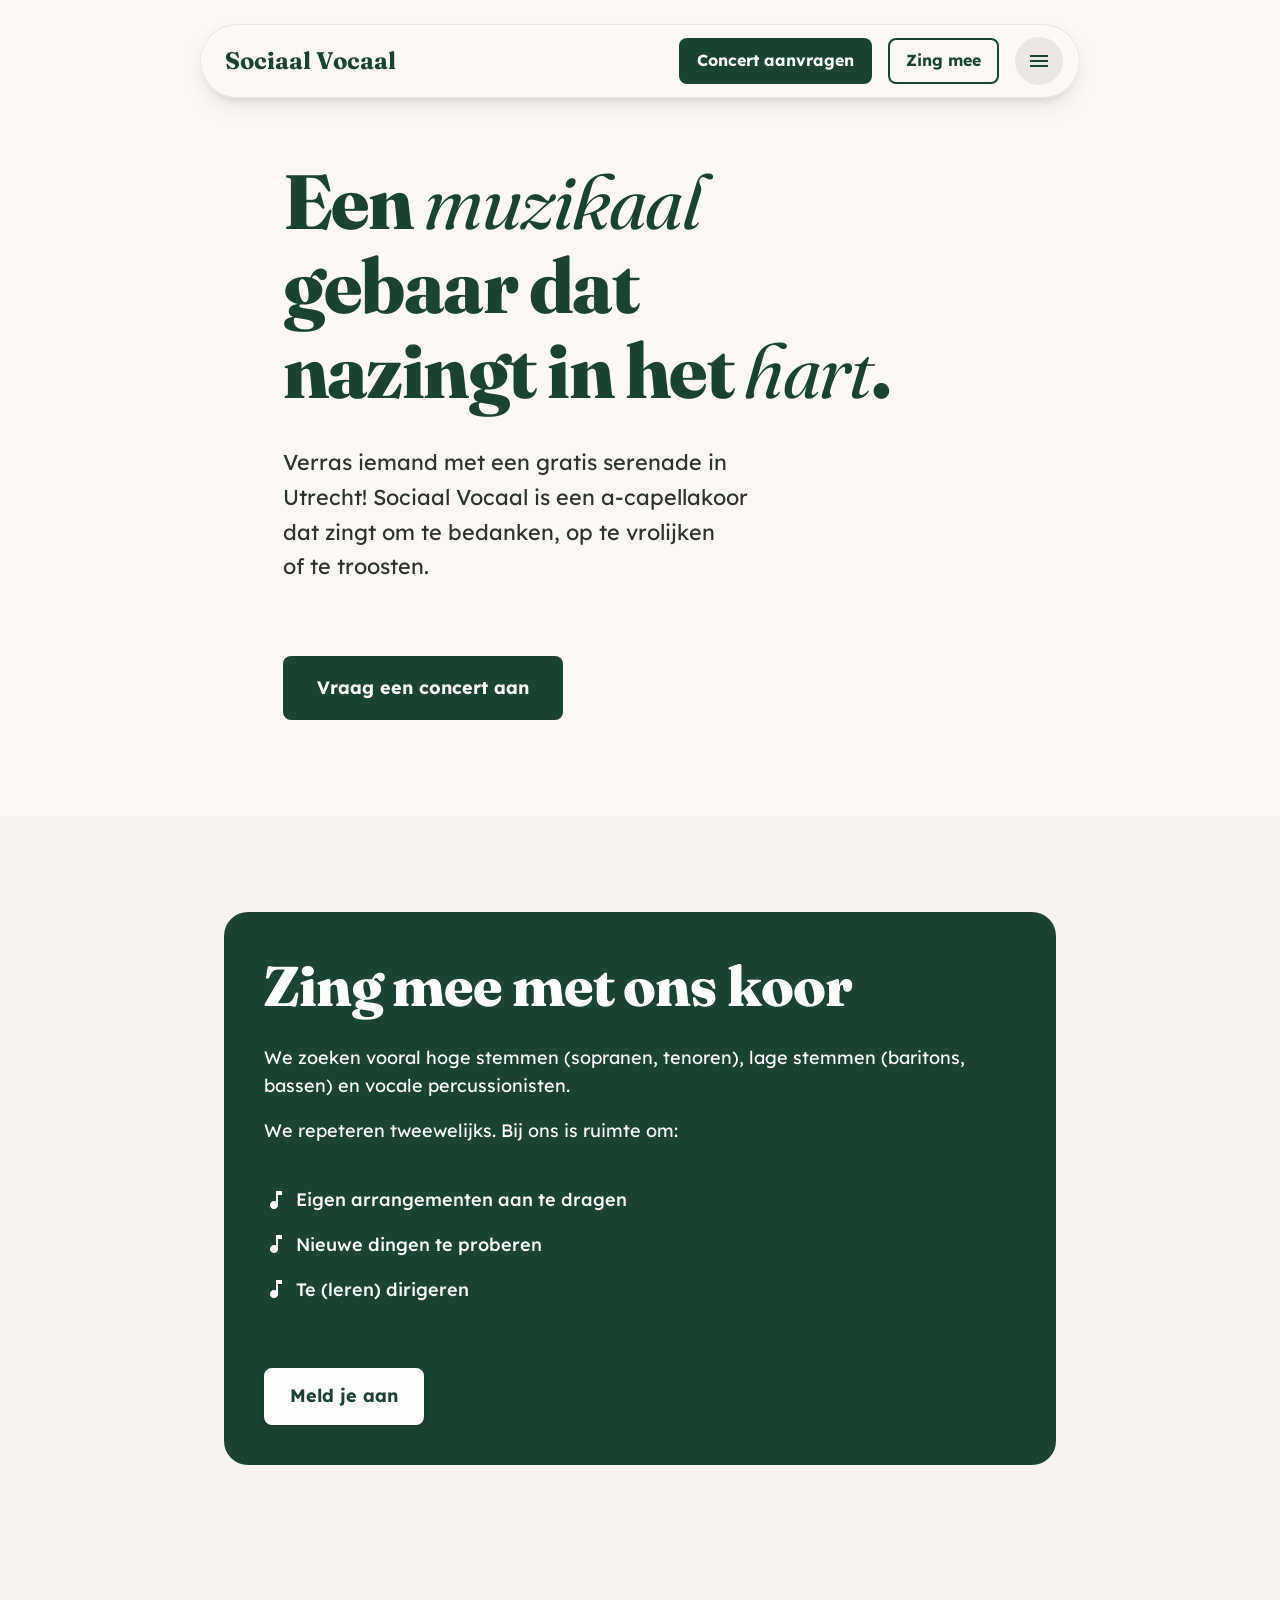
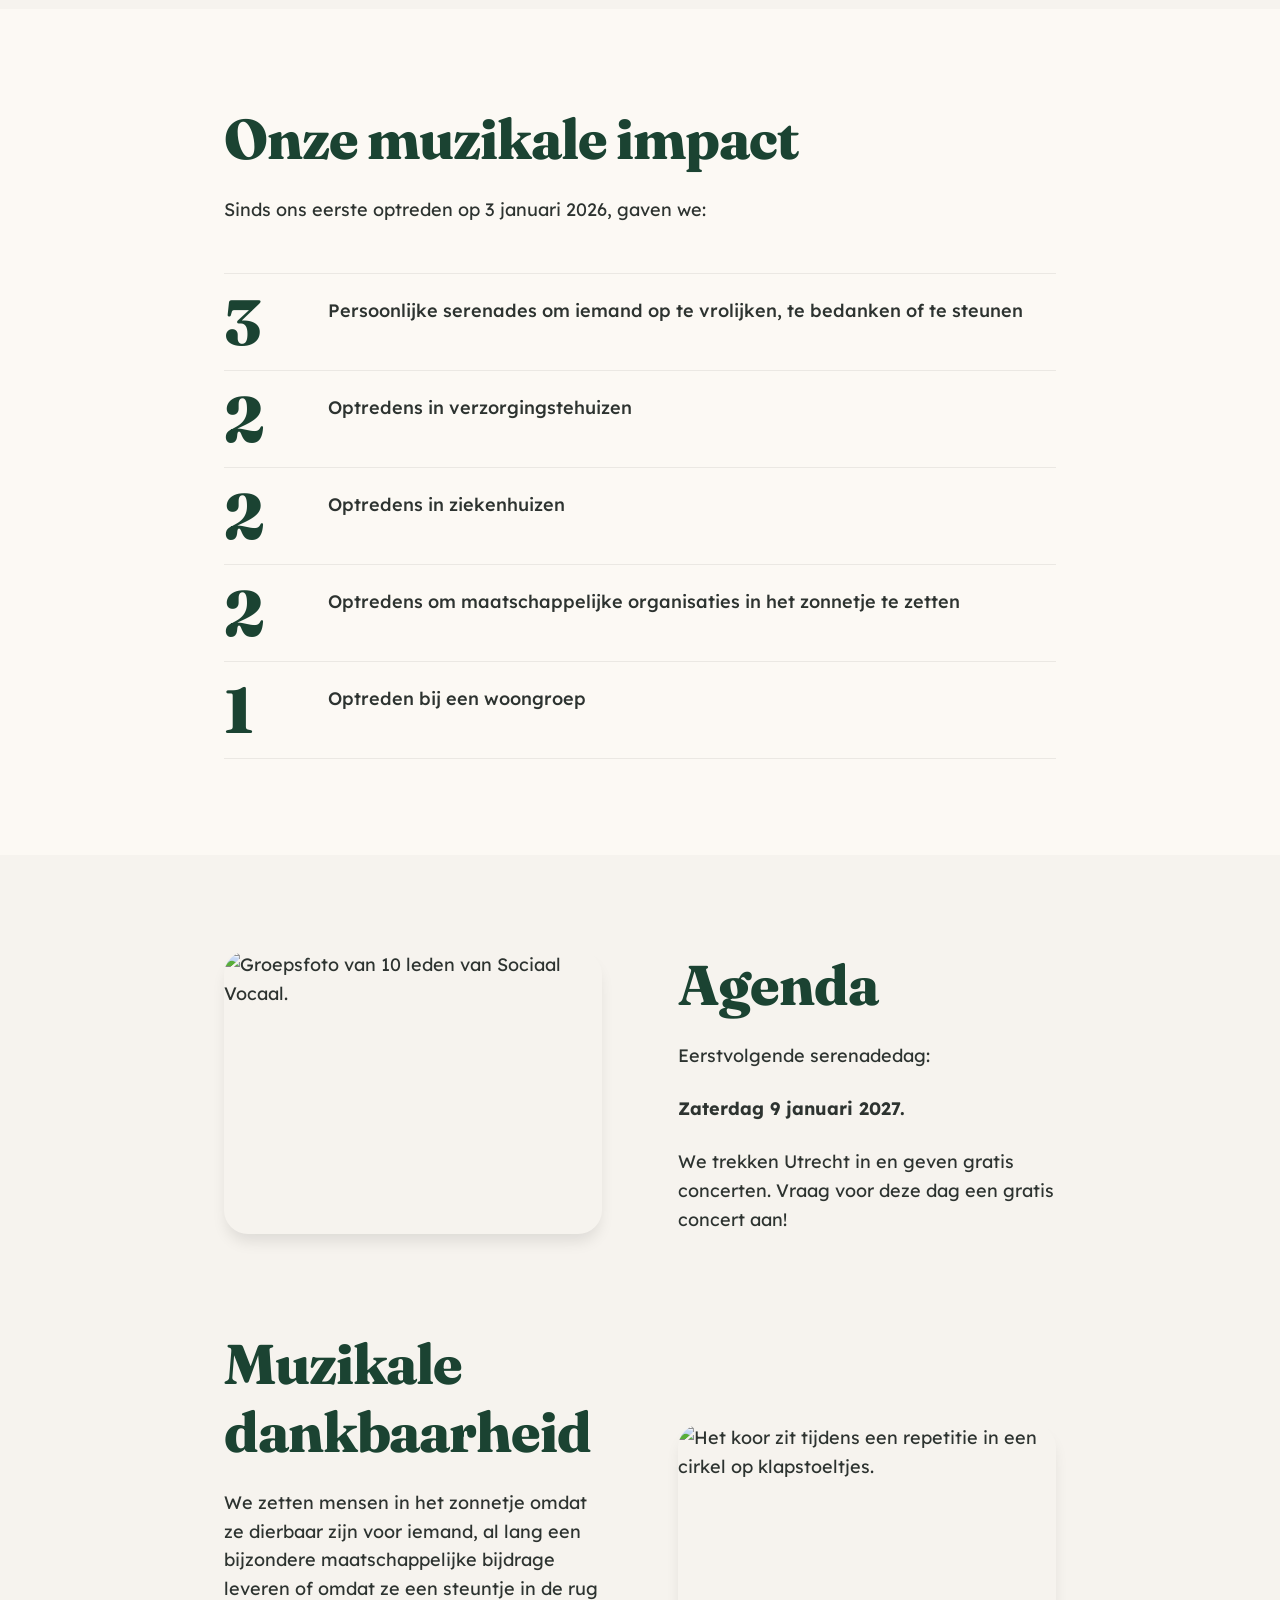
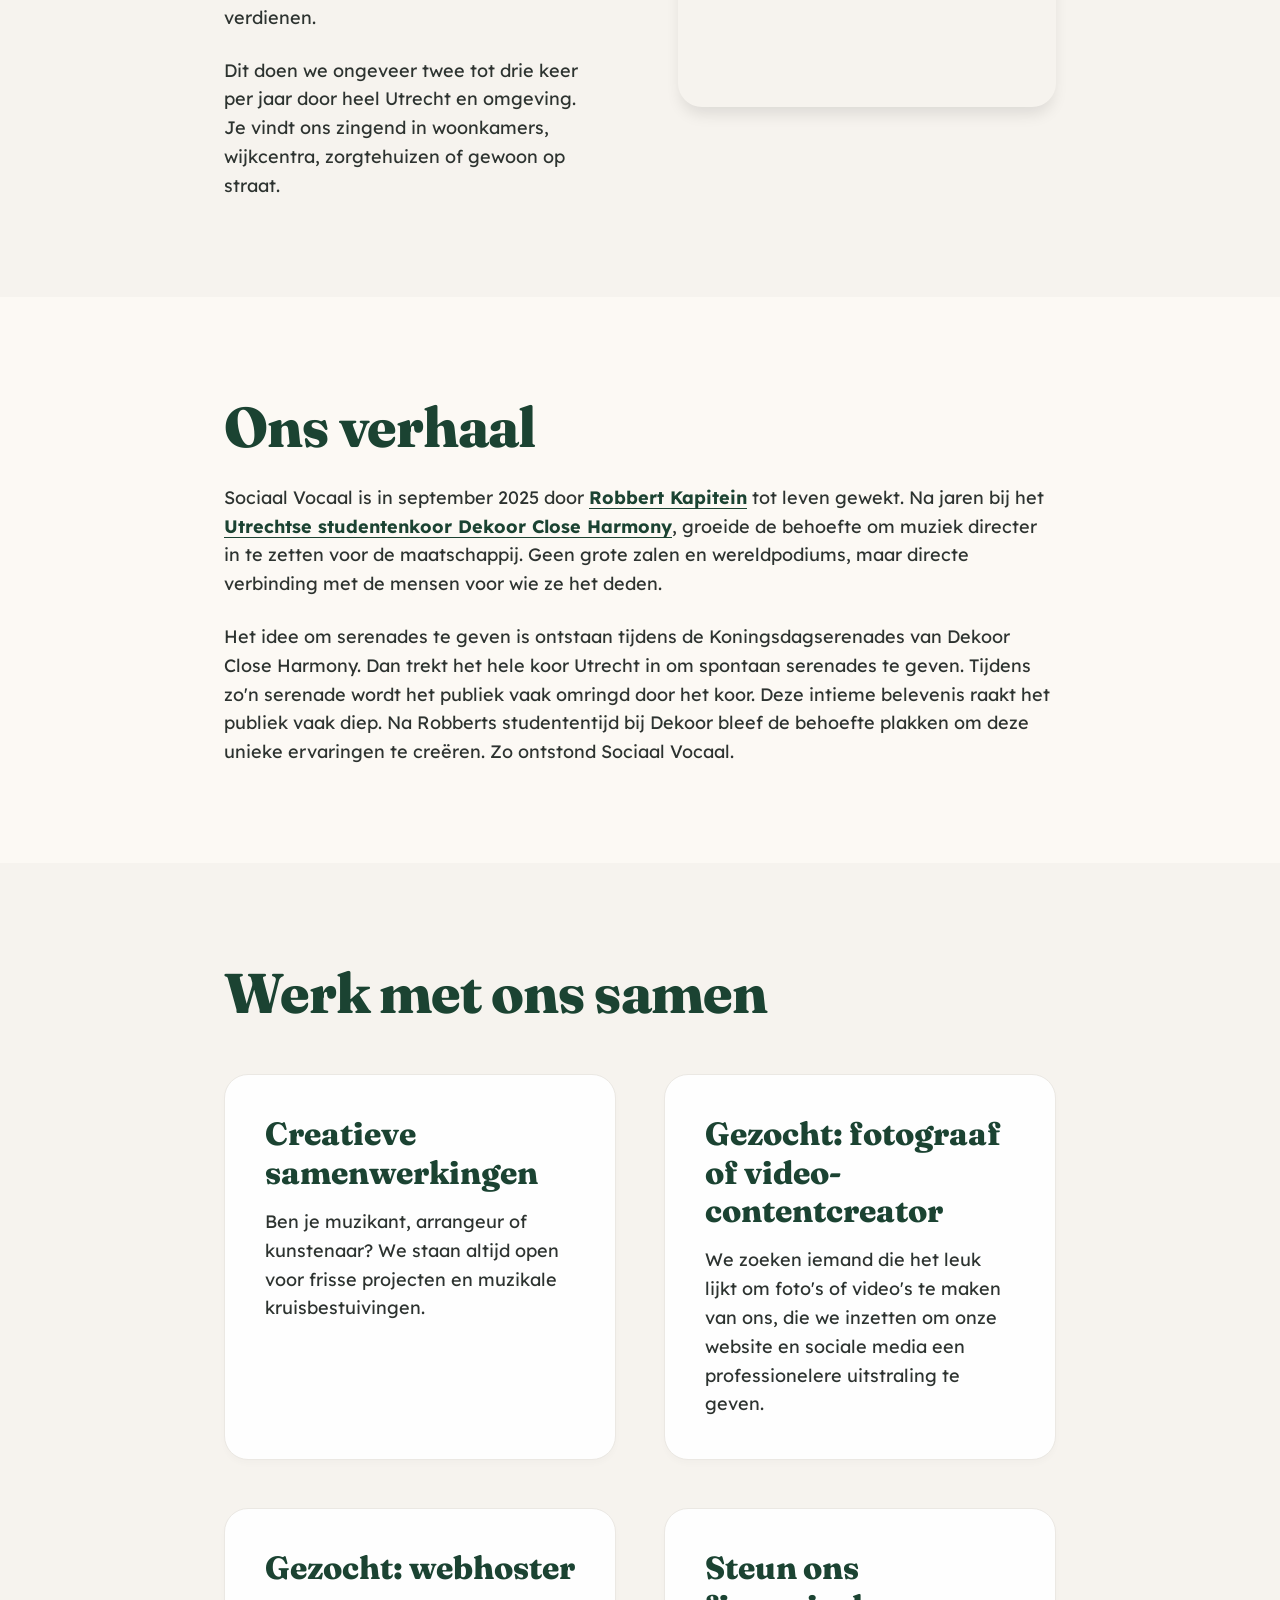
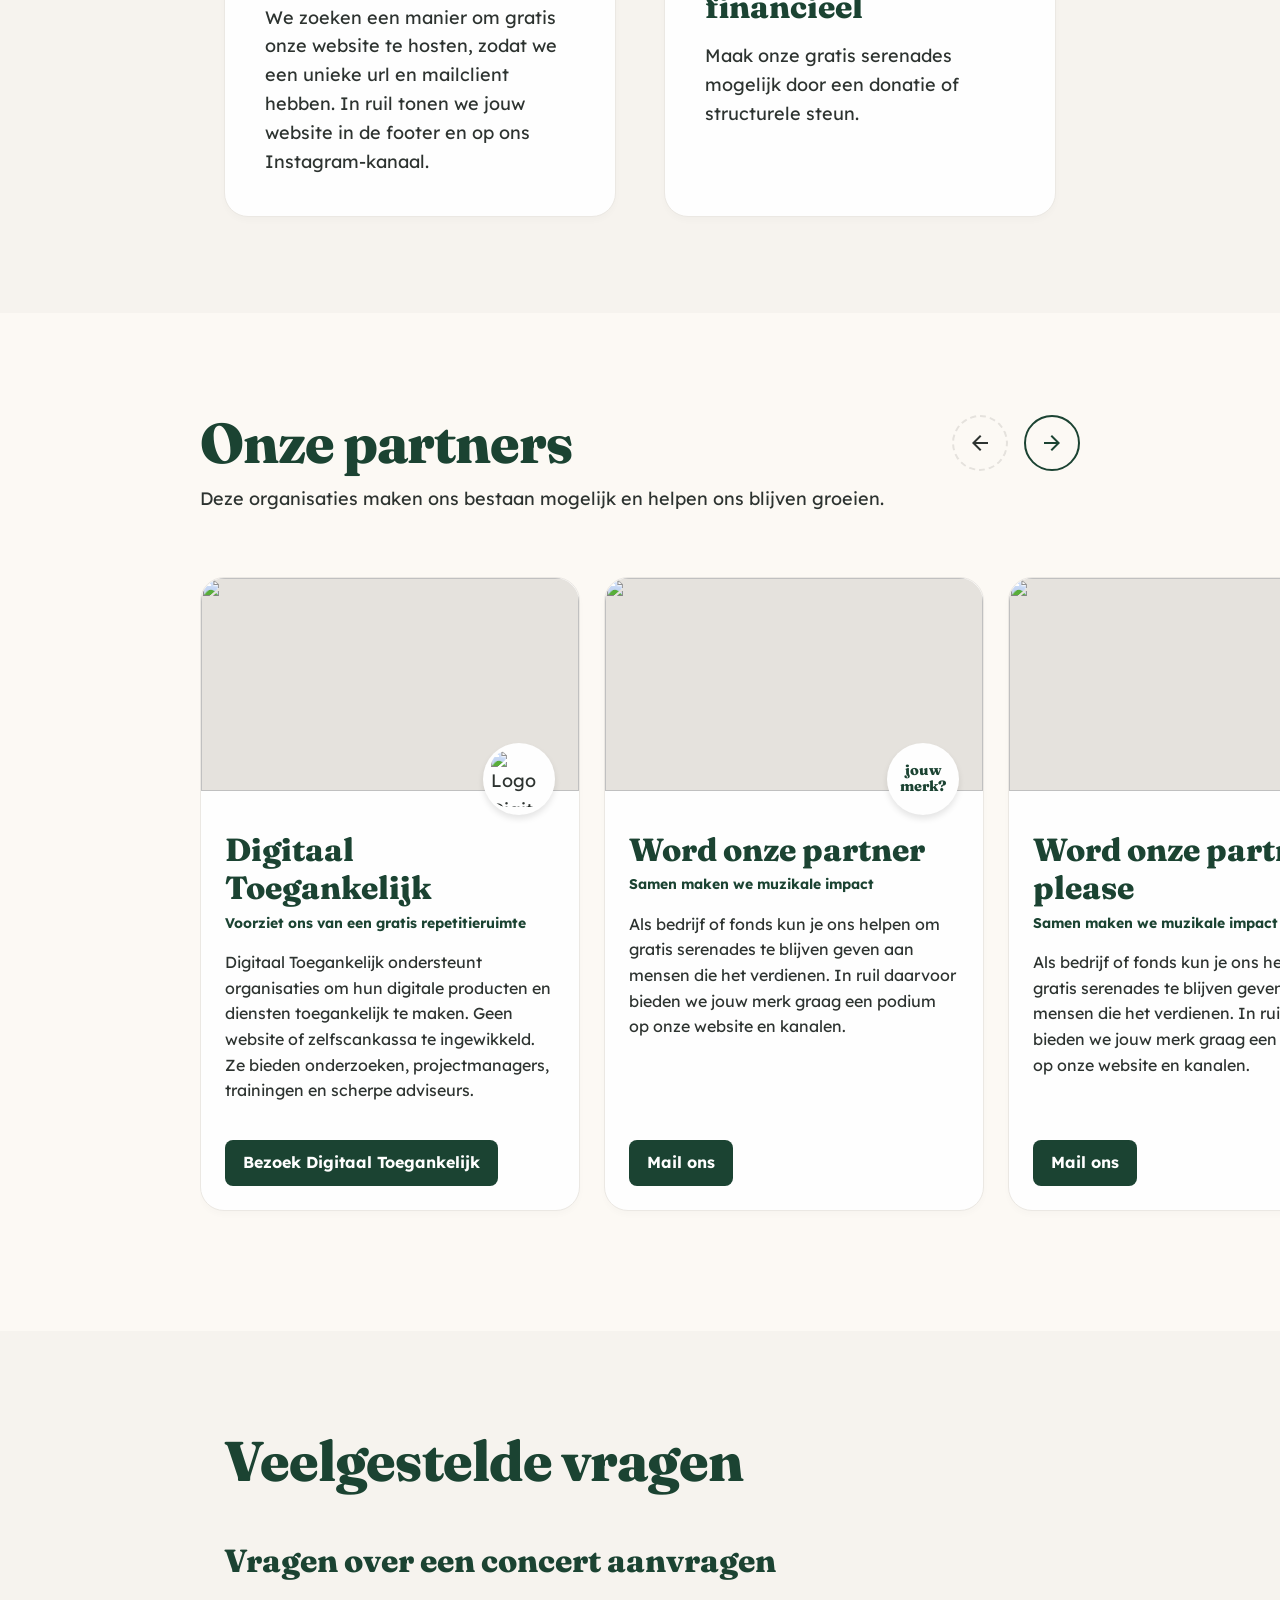
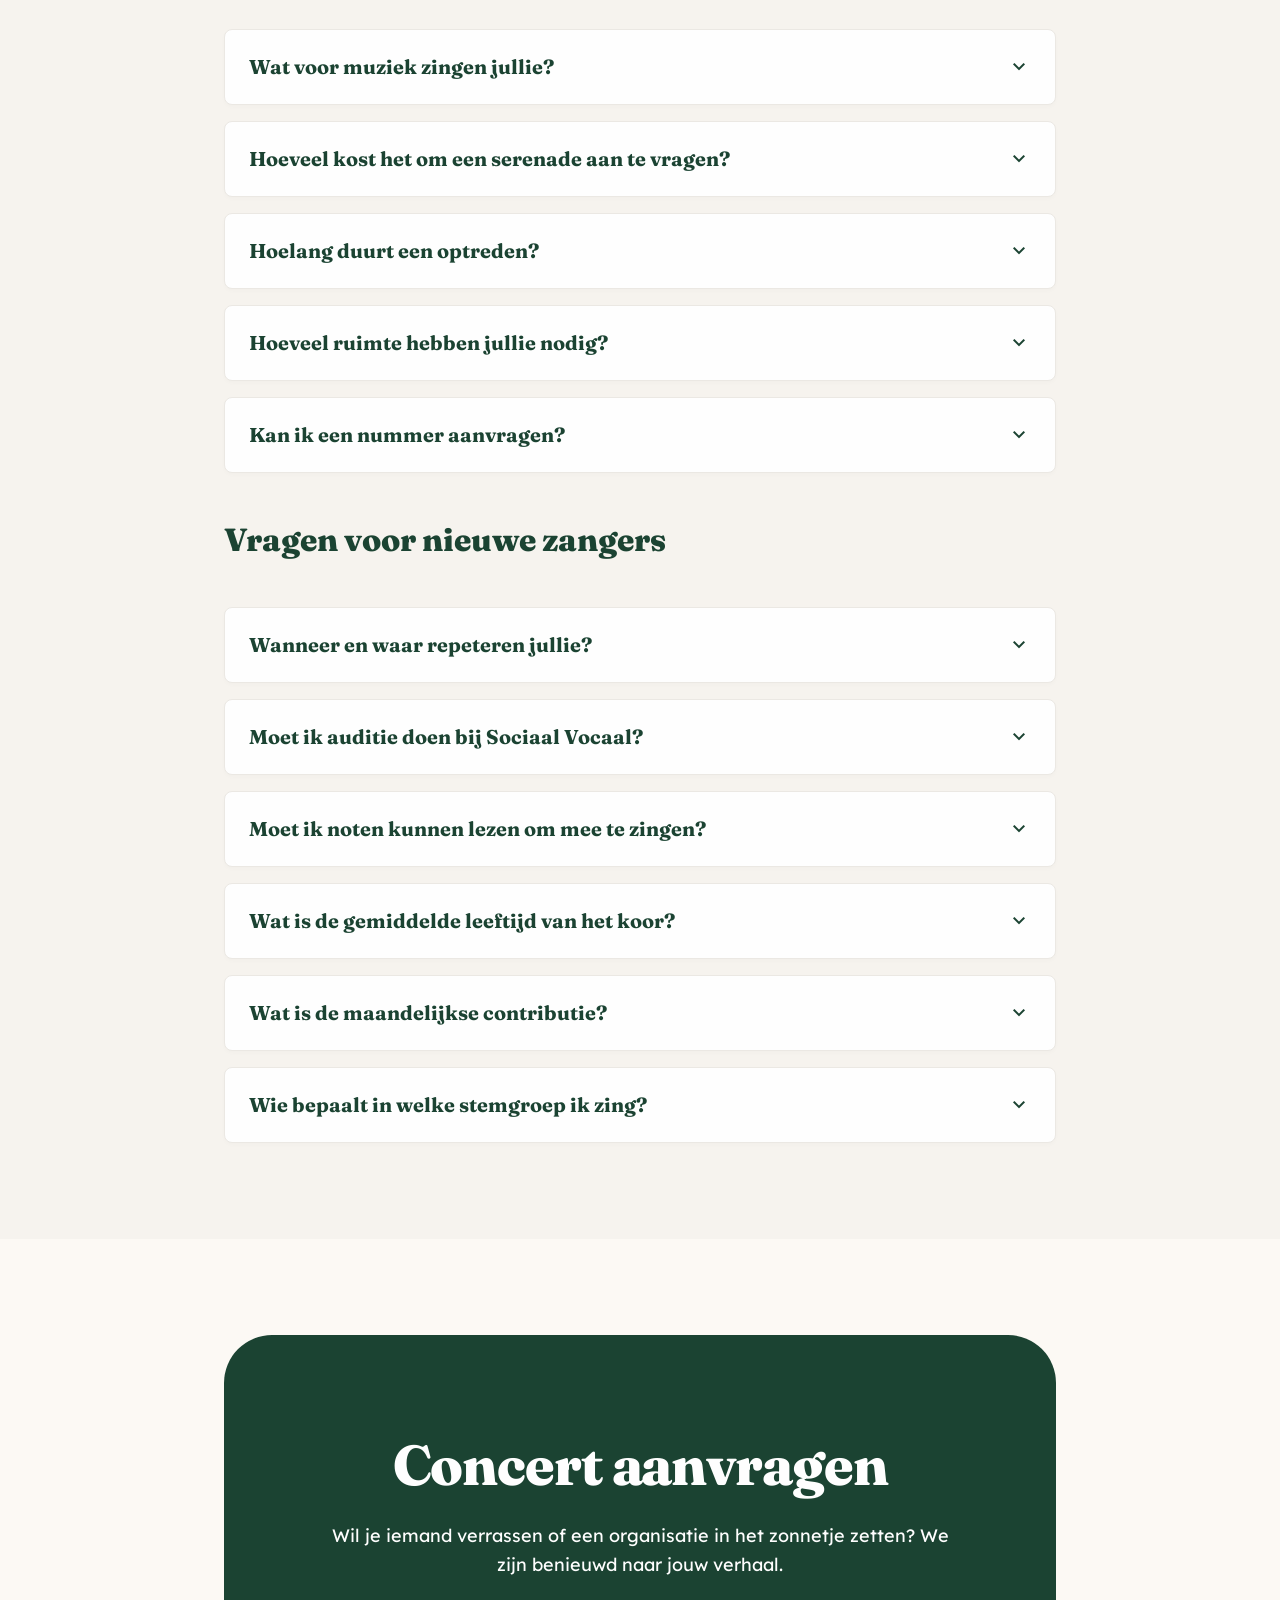
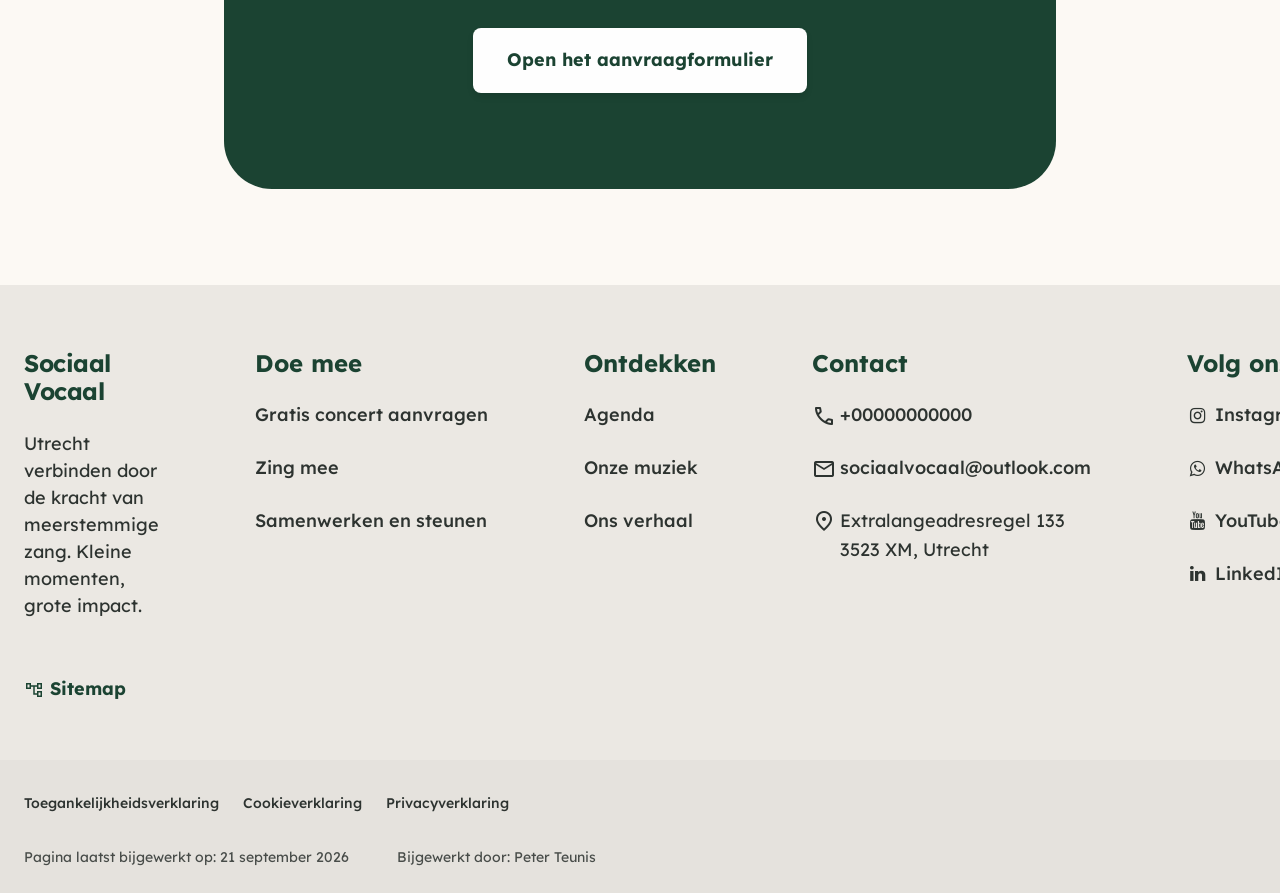
==== commit ba1e86de: "Add files via upload" ====
--- a/index.html
+++ b/index.html
@@ -170,7 +170,7 @@
                     <p>We trekken Utrecht in en geven gratis concerten. Vraag voor deze dag een gratis concert aan!</p>
                 </div>
                 <div class="zigzag-media">
-                    <img class="img-shadow zigzag-img" src="../Afbeeldingen/Serenade 1.jpg" alt="Groepsfoto van 10 leden van Sociaal Vocaal." loading="lazy">
+                    <img class="img-shadow zigzag-img" src="../resources/Afbeeldingen/Serenade 1.jpg" alt="Groepsfoto van 10 leden van Sociaal Vocaal." loading="lazy">
                 </div>
             </div>
 
@@ -182,7 +182,7 @@
                     <p>Dit doen we ongeveer twee tot drie keer per jaar door heel Utrecht en omgeving. Je vindt ons zingend in woonkamers, wijkcentra, zorgtehuizen of gewoon op straat.</p>
                 </div>
                 <div class="zigzag-media">
-                    <img class="img-shadow zigzag-img" src="../Afbeeldingen/Repetitie.jpeg" alt="Het koor zit tijdens een repetitie in een cirkel op klapstoeltjes." loading="lazy">
+                    <img class="img-shadow zigzag-img" src="../resources/Afbeeldingen/Repetitie.jpeg" alt="Het koor zit tijdens een repetitie in een cirkel op klapstoeltjes." loading="lazy">
                 </div>
             </div>
         </div>
@@ -260,12 +260,12 @@
         <li class="sponsor-card card-white" role="listitem" aria-roledescription="slide">
             <article class="card-content">
                 <div class="card-media">
-                    <img src="../Afbeeldingen/Sfeerbeeld Digitaal Toegankelijk.JPG" alt="" class="card-afbeelding" loading="lazy">
+                    <img src="../resources/Afbeeldingen/Sfeerbeeld Digitaal Toegankelijk.JPG" alt="" class="card-afbeelding" loading="lazy">
                     <picture class="card-logo">
                         <!-- De browser toont deze afbeelding als de gebruiker donkere modus heeft -->
-                        <source srcset="../Afbeeldingen/DT-logo-primair-licht-zonderAchtergrond.png" alt="Logo Digitaal Toegankelijk" media="(prefers-color-scheme: dark)">
+                        <source srcset="../resources/Afbeeldingen/DT-logo-primair-licht-zonderAchtergrond.png" alt="Logo Digitaal Toegankelijk" media="(prefers-color-scheme: dark)">
                         <!-- De browser toont deze afbeelding in de lichte modus, of als de browser de picture-tag niet snapt -->
-                        <img src="../Afbeeldingen/DT-logo-primair-donker-zonderAchtergrond.png" alt="Logo Digitaal Toegankelijk">
+                        <img src="../resources/Afbeeldingen/DT-logo-primair-donker-zonderAchtergrond.png" alt="Logo Digitaal Toegankelijk">
                     </picture>
                 </div>
                 <div class="card-body">
@@ -281,7 +281,7 @@
         <li class="sponsor-card card-white" role="listitem" aria-roledescription="slide">
             <article class="card-content">
                 <div class="card-media">
-                    <img src="../Afbeeldingen/Kerstoptreden.jpeg" alt="" class="card-afbeelding" loading="lazy">
+                    <img src="../resources/Afbeeldingen/Kerstoptreden.jpeg" alt="" class="card-afbeelding" loading="lazy">
                     <div class="card-logo placeholder-logo">Jouw merk?</div>
                 </div>
                 <div class="card-body">
@@ -297,7 +297,7 @@
         <li class="sponsor-card card-white" role="listitem" aria-roledescription="slide">
             <article class="card-content">
                 <div class="card-media">
-                    <img src="../Afbeeldingen/Kerstoptreden.jpeg" alt="" class="card-afbeelding" loading="lazy">
+                    <img src="../resources/Afbeeldingen/Kerstoptreden.jpeg" alt="" class="card-afbeelding" loading="lazy">
                     <div class="card-logo placeholder-logo">Jouw merk?</div>
                 </div>
                 <div class="card-body">
@@ -313,7 +313,7 @@
         <li class="sponsor-card card-white" role="listitem" aria-roledescription="slide">
             <article class="card-content">
                 <div class="card-media">
-                    <img src="../Afbeeldingen/Kerstoptreden.jpeg" alt="" class="card-afbeelding" loading="lazy">
+                    <img src="../resources/Afbeeldingen/Kerstoptreden.jpeg" alt="" class="card-afbeelding" loading="lazy">
                     <div class="card-logo placeholder-logo">Jouw merk?</div>
                 </div>
                 <div class="card-body">
@@ -329,7 +329,7 @@
         <li class="sponsor-card card-white" role="listitem" aria-roledescription="slide">
             <article class="card-content">
                 <div class="card-media">
-                    <img src="../Afbeeldingen/Kerstoptreden.jpeg" alt="" class="card-afbeelding" loading="lazy">
+                    <img src="../resources/Afbeeldingen/Kerstoptreden.jpeg" alt="" class="card-afbeelding" loading="lazy">
                     <div class="card-logo placeholder-logo">Jouw merk?</div>
                 </div>
                 <div class="card-body">
@@ -623,4 +623,4 @@
 <script src="app.js"></script>
 
 </body>
-</html>
+</html>
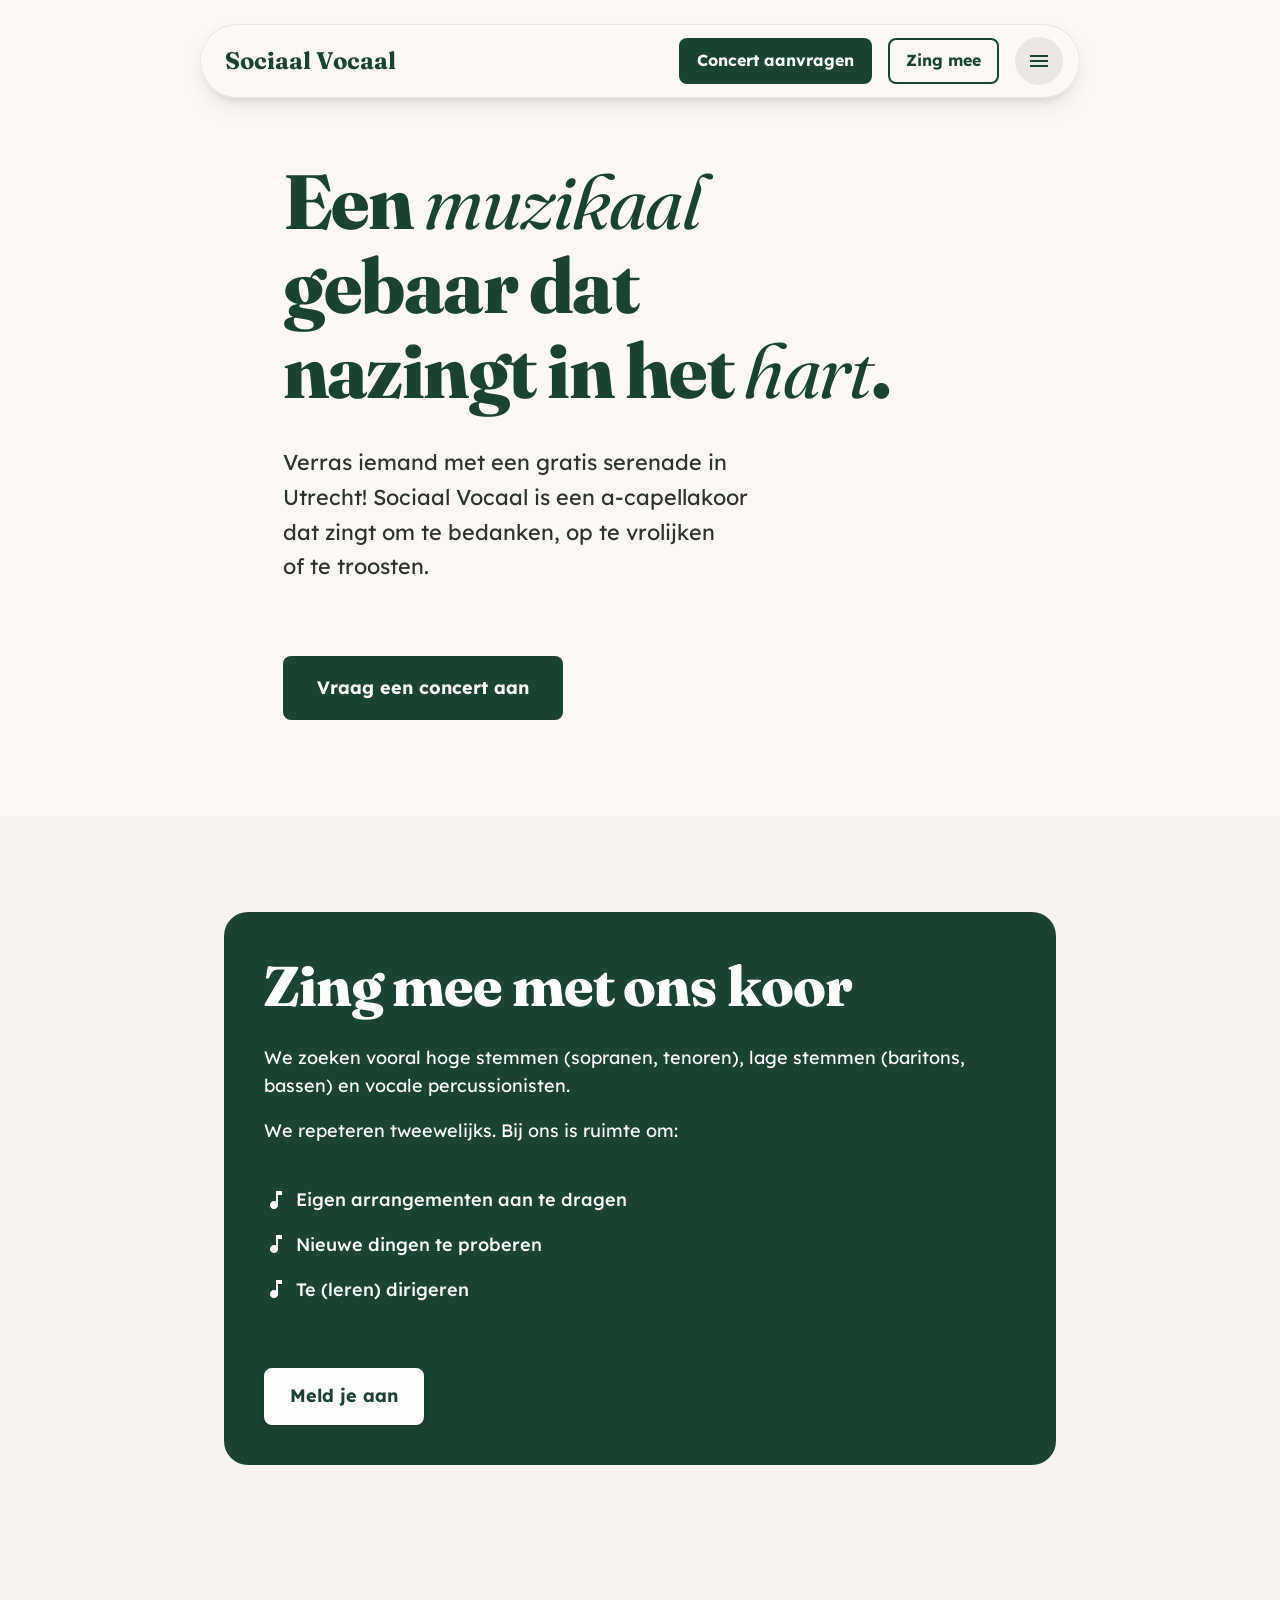
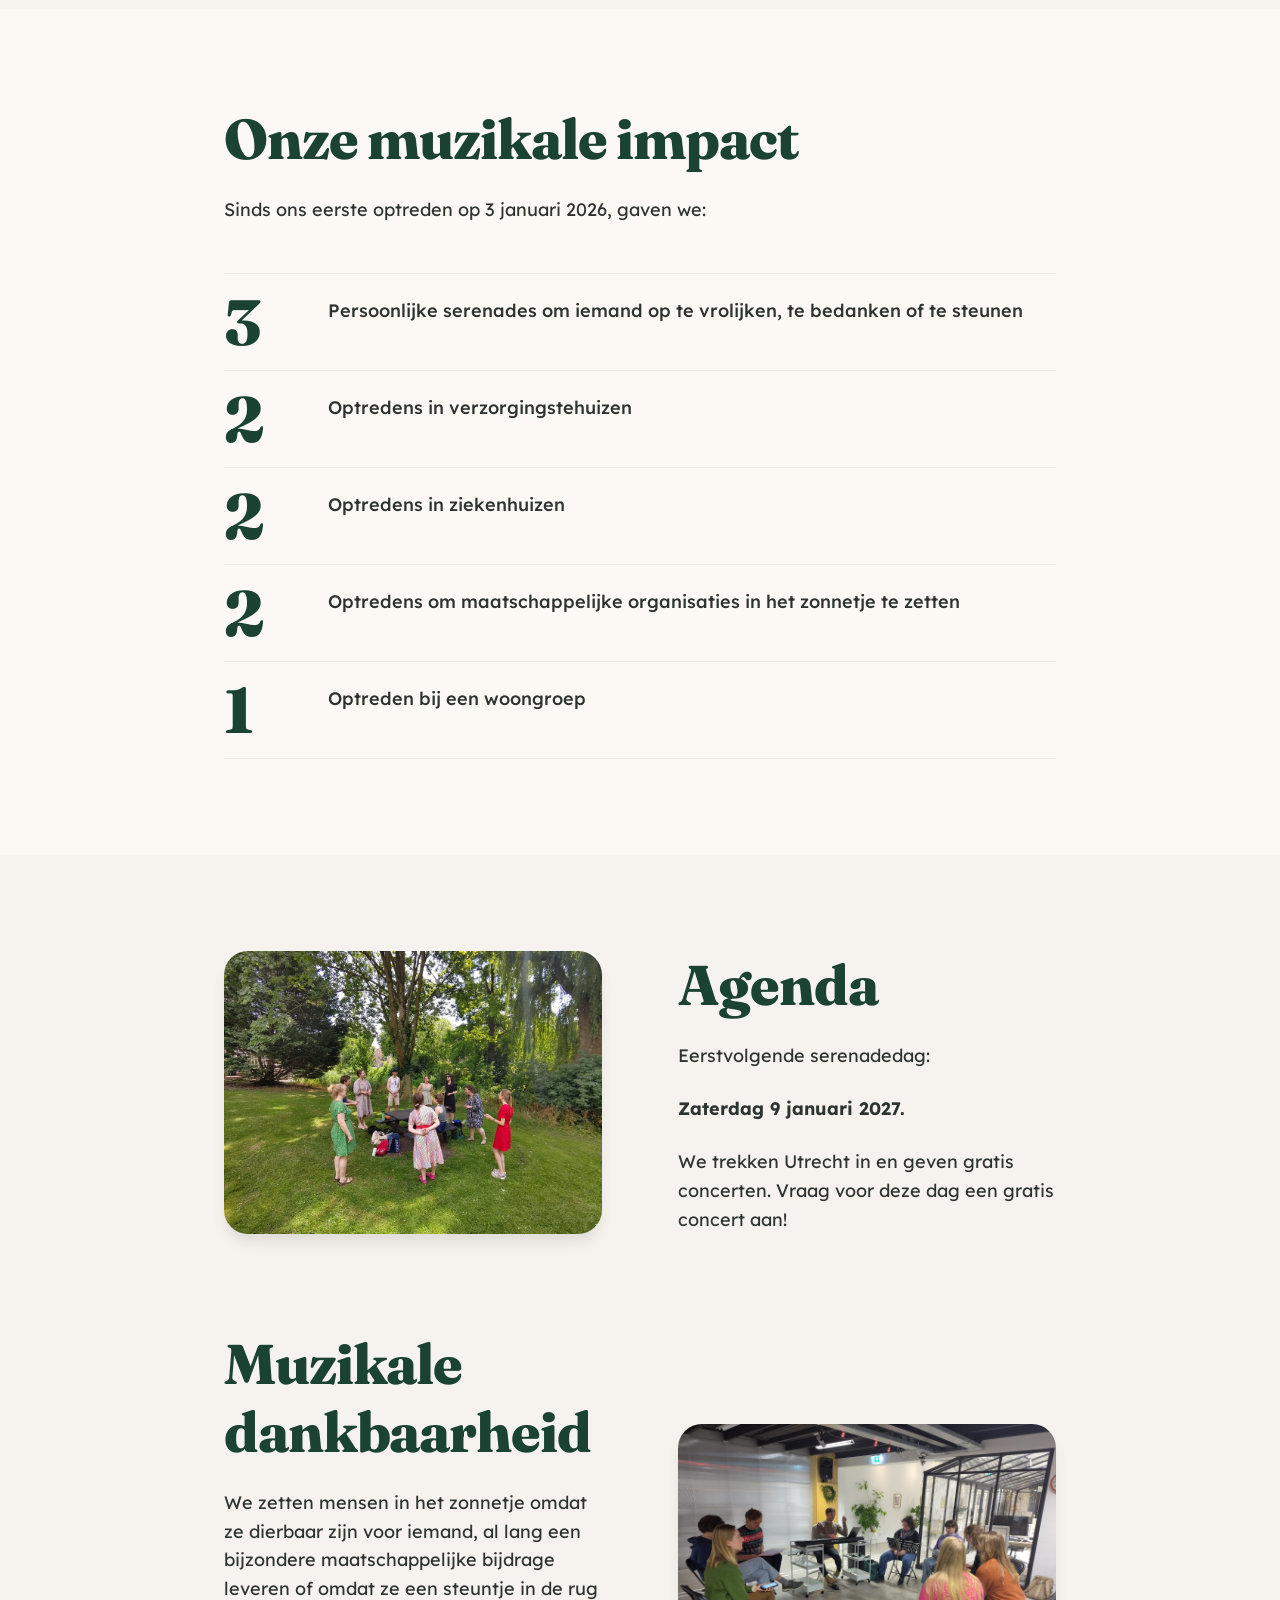
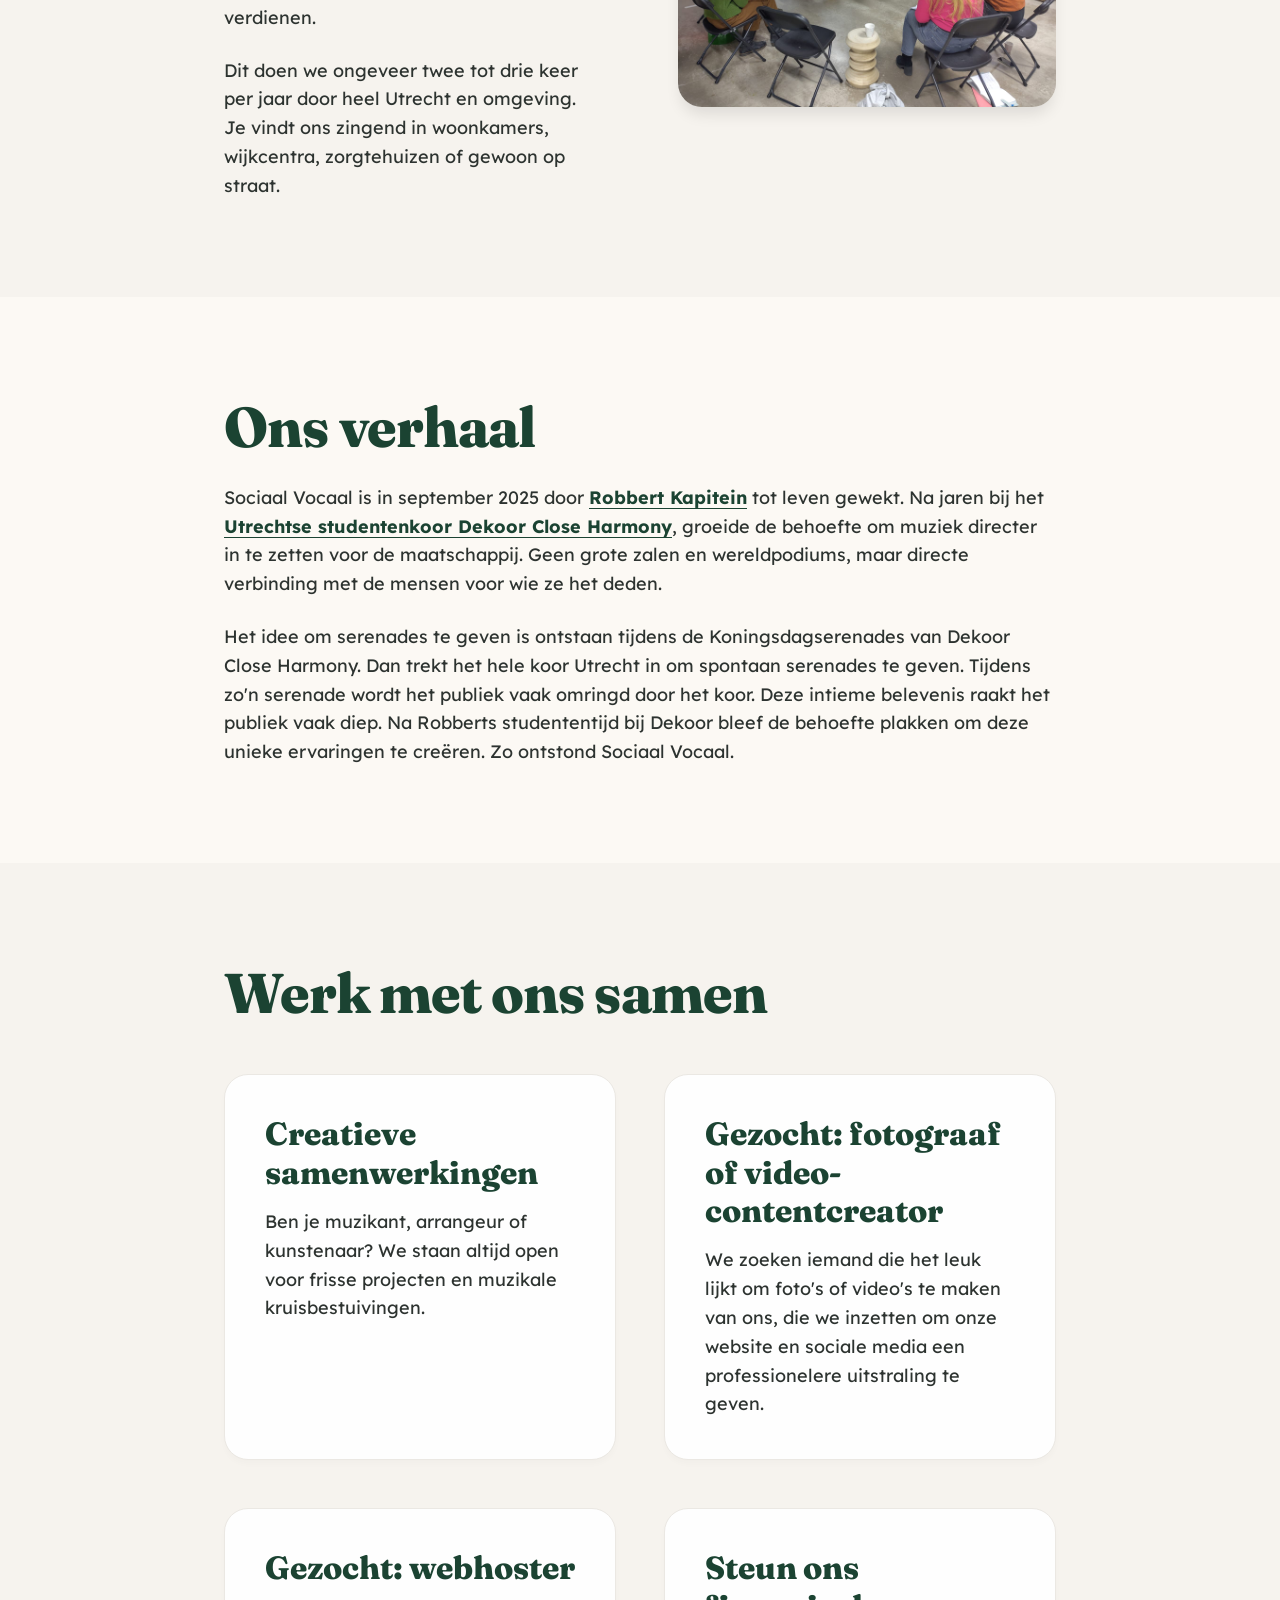
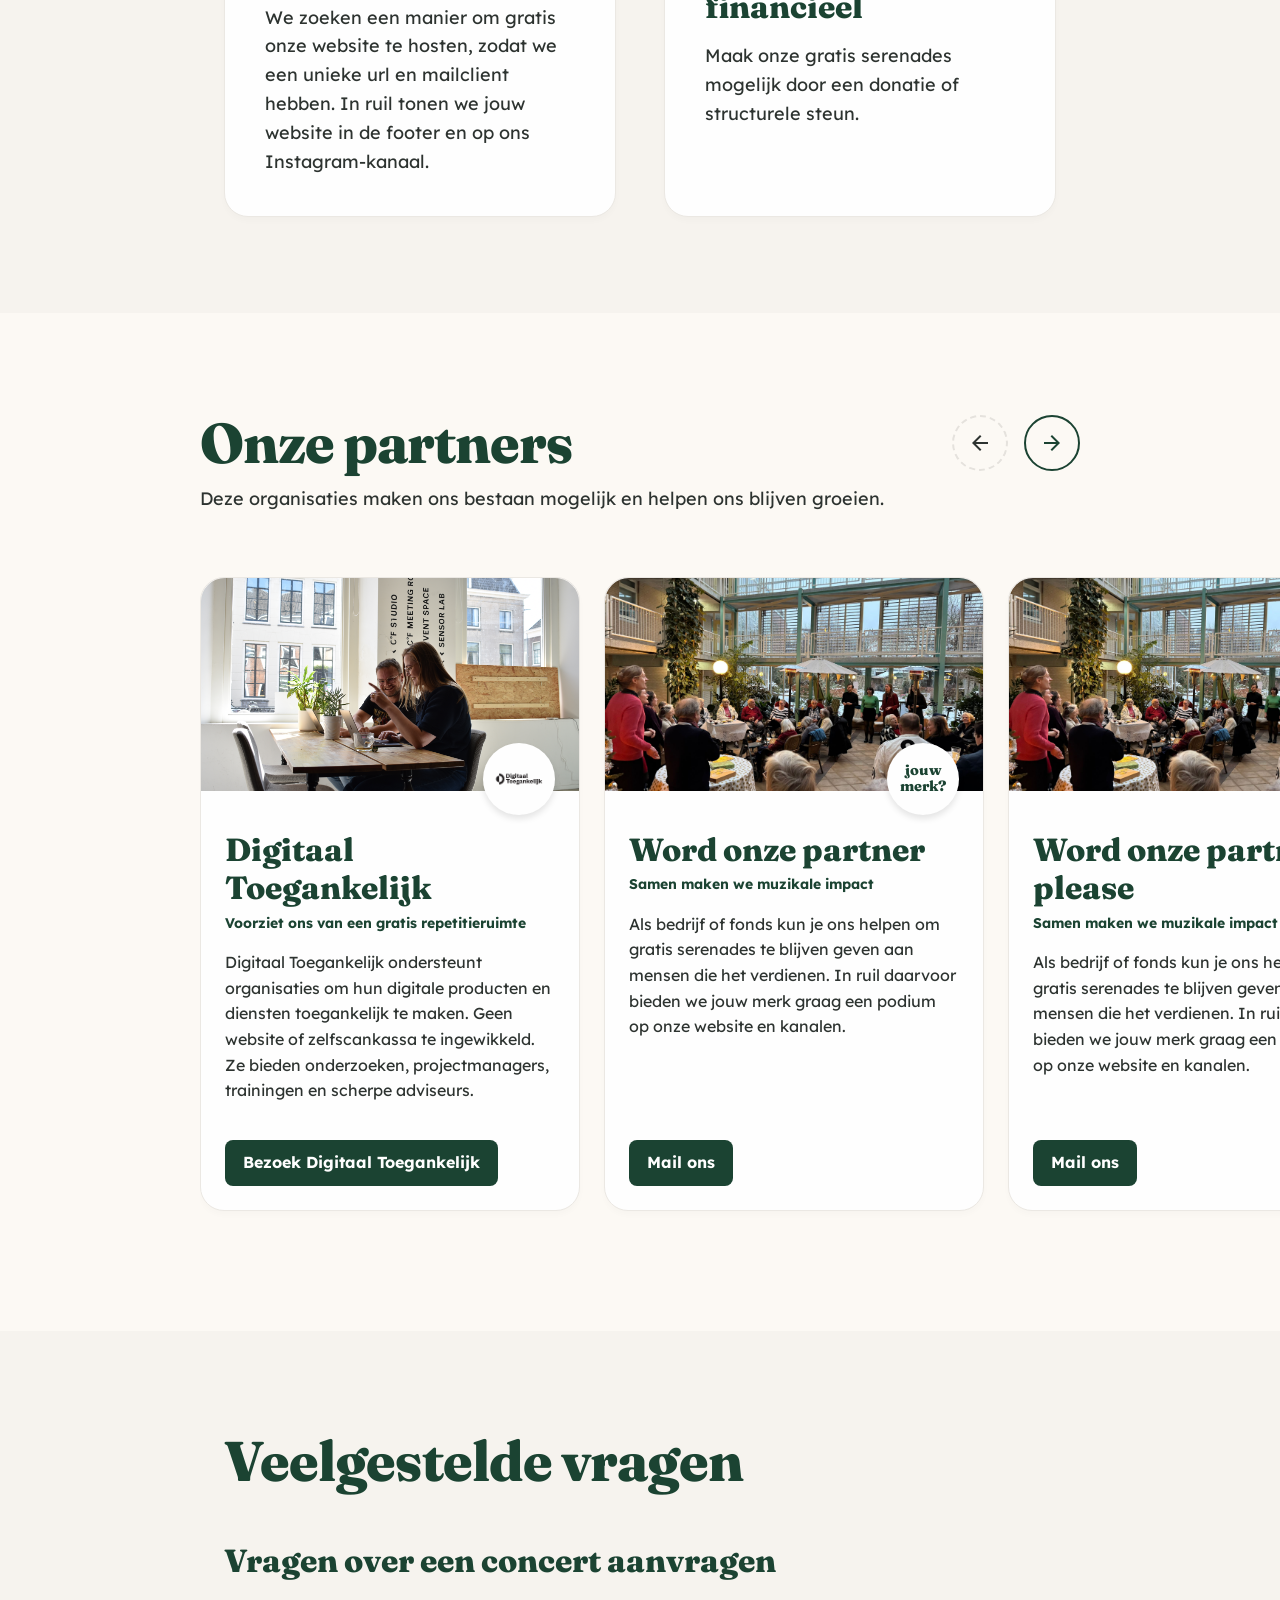
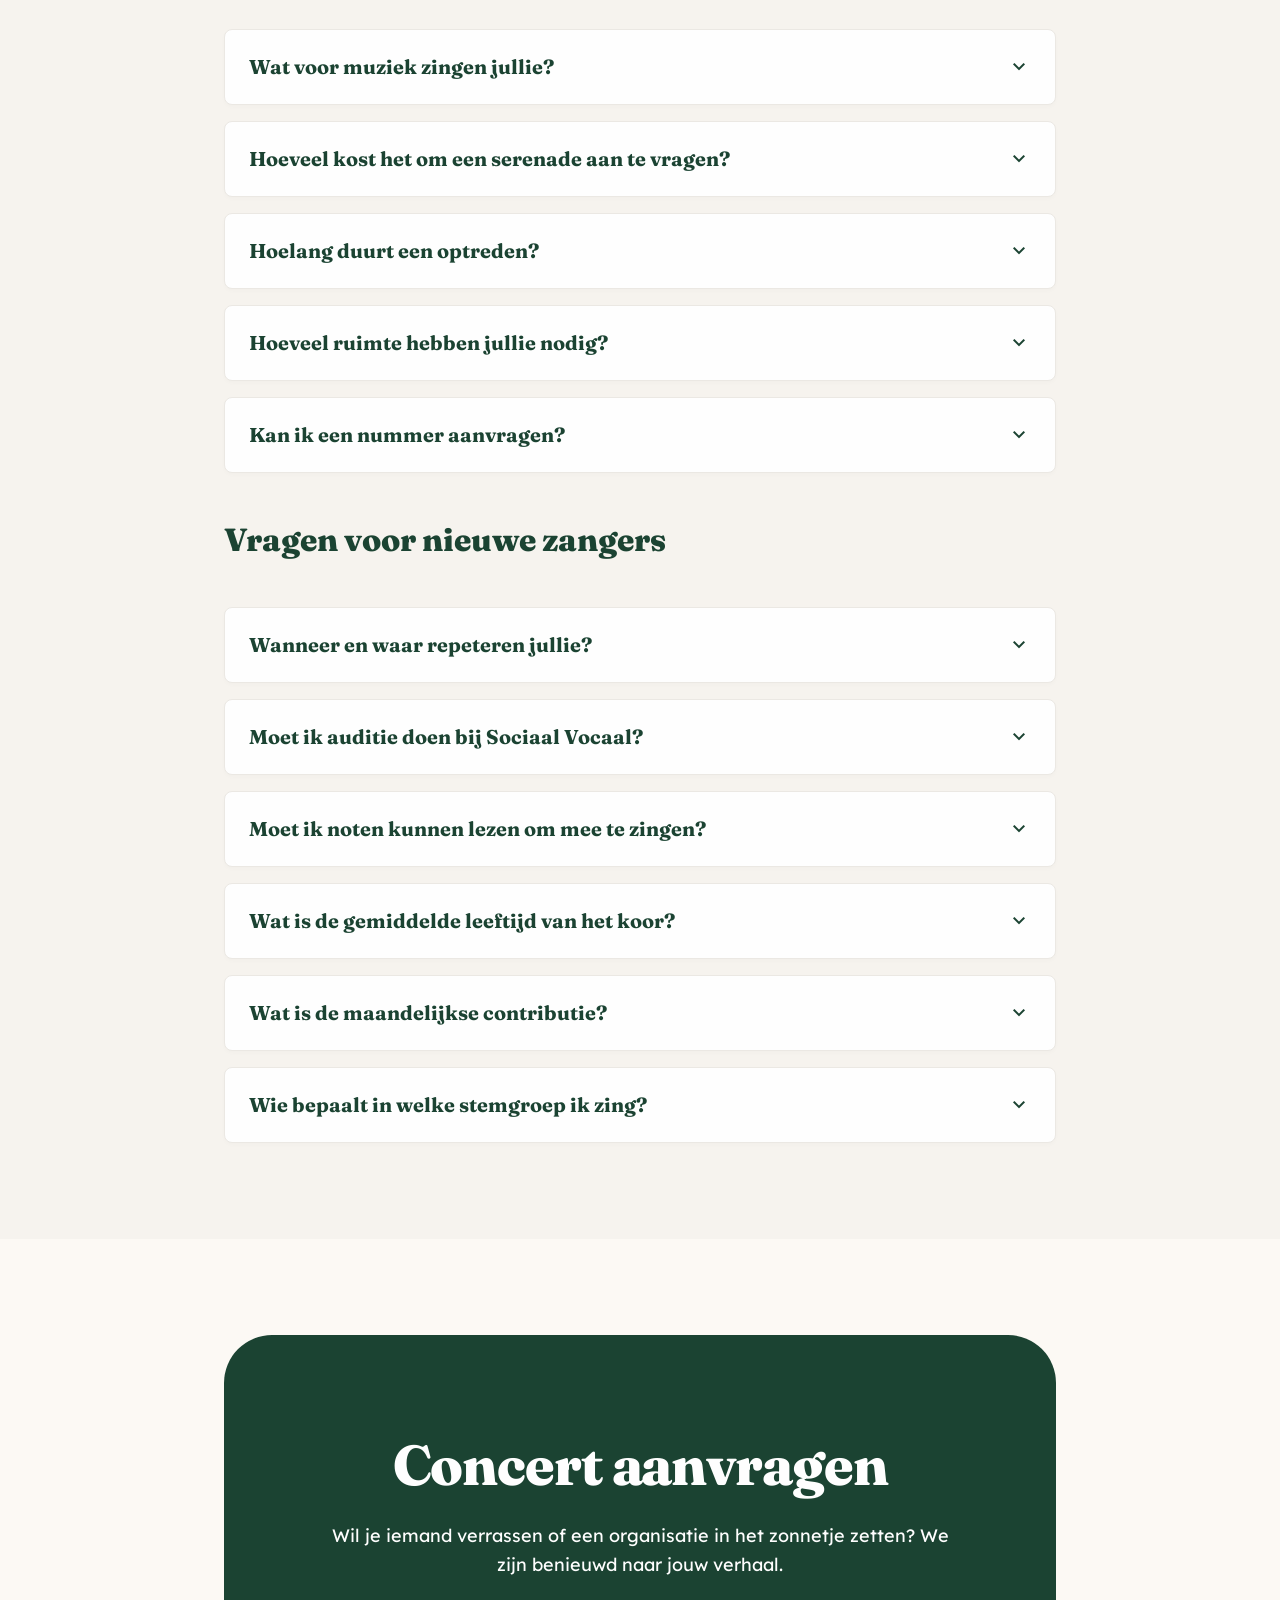
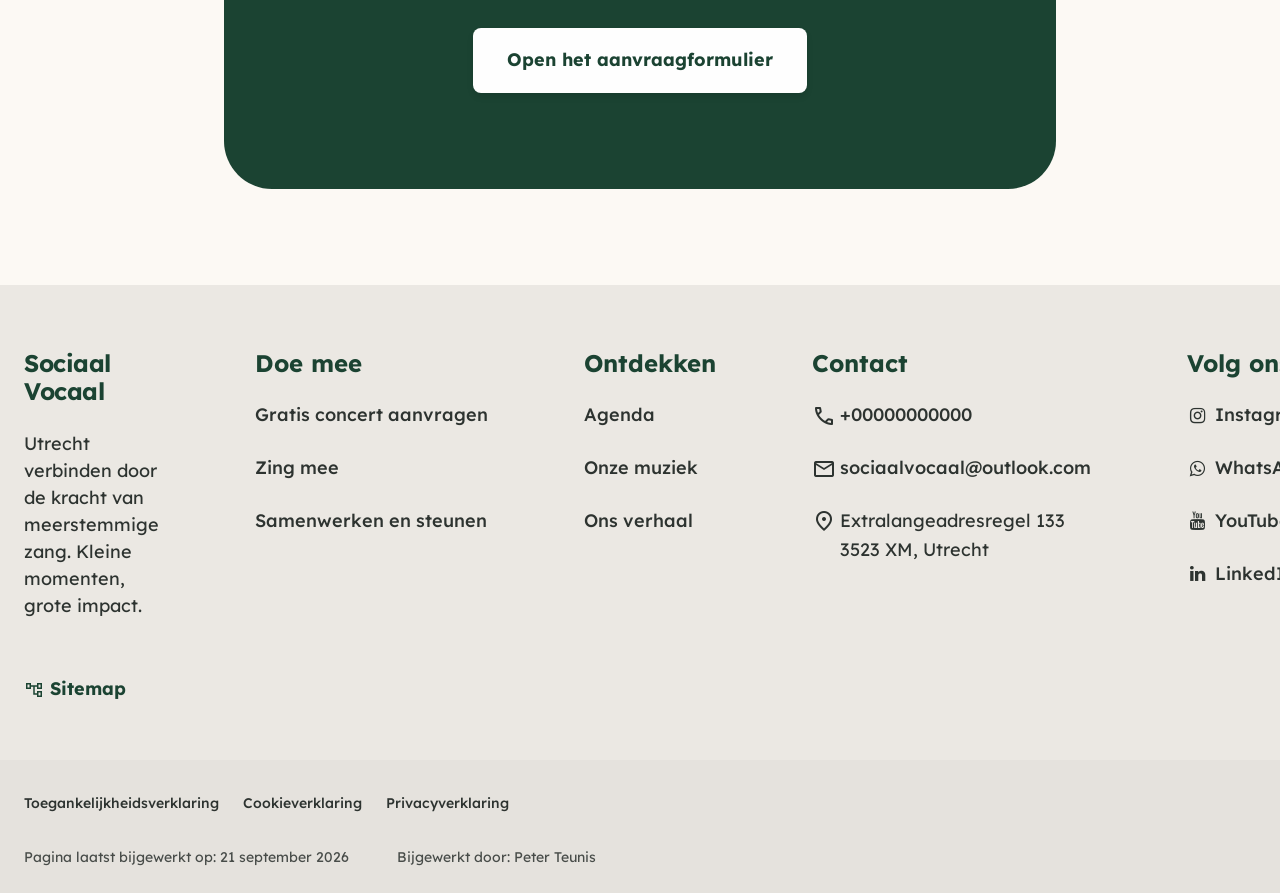
==== commit ac848418: "Update index.html" ====
--- a/index.html
+++ b/index.html
@@ -170,7 +170,7 @@
                     <p>We trekken Utrecht in en geven gratis concerten. Vraag voor deze dag een gratis concert aan!</p>
                 </div>
                 <div class="zigzag-media">
-                    <img class="img-shadow zigzag-img" src="../resources/Afbeeldingen/Serenade 1.jpg" alt="Groepsfoto van 10 leden van Sociaal Vocaal." loading="lazy">
+                    <img class="img-shadow zigzag-img" src="../Afbeeldingen/Serenade 1.jpg" alt="Groepsfoto van 10 leden van Sociaal Vocaal." loading="lazy">
                 </div>
             </div>
 
@@ -182,7 +182,7 @@
                     <p>Dit doen we ongeveer twee tot drie keer per jaar door heel Utrecht en omgeving. Je vindt ons zingend in woonkamers, wijkcentra, zorgtehuizen of gewoon op straat.</p>
                 </div>
                 <div class="zigzag-media">
-                    <img class="img-shadow zigzag-img" src="../resources/Afbeeldingen/Repetitie.jpeg" alt="Het koor zit tijdens een repetitie in een cirkel op klapstoeltjes." loading="lazy">
+                    <img class="img-shadow zigzag-img" src="../Afbeeldingen/Repetitie.jpeg" alt="Het koor zit tijdens een repetitie in een cirkel op klapstoeltjes." loading="lazy">
                 </div>
             </div>
         </div>
@@ -260,12 +260,12 @@
         <li class="sponsor-card card-white" role="listitem" aria-roledescription="slide">
             <article class="card-content">
                 <div class="card-media">
-                    <img src="../resources/Afbeeldingen/Sfeerbeeld Digitaal Toegankelijk.JPG" alt="" class="card-afbeelding" loading="lazy">
+                    <img src="../Afbeeldingen/Sfeerbeeld Digitaal Toegankelijk.JPG" alt="" class="card-afbeelding" loading="lazy">
                     <picture class="card-logo">
                         <!-- De browser toont deze afbeelding als de gebruiker donkere modus heeft -->
-                        <source srcset="../resources/Afbeeldingen/DT-logo-primair-licht-zonderAchtergrond.png" alt="Logo Digitaal Toegankelijk" media="(prefers-color-scheme: dark)">
+                        <source srcset="../Afbeeldingen/DT-logo-primair-licht-zonderAchtergrond.png" alt="Logo Digitaal Toegankelijk" media="(prefers-color-scheme: dark)">
                         <!-- De browser toont deze afbeelding in de lichte modus, of als de browser de picture-tag niet snapt -->
-                        <img src="../resources/Afbeeldingen/DT-logo-primair-donker-zonderAchtergrond.png" alt="Logo Digitaal Toegankelijk">
+                        <img src="../Afbeeldingen/DT-logo-primair-donker-zonderAchtergrond.png" alt="Logo Digitaal Toegankelijk">
                     </picture>
                 </div>
                 <div class="card-body">
@@ -281,7 +281,7 @@
         <li class="sponsor-card card-white" role="listitem" aria-roledescription="slide">
             <article class="card-content">
                 <div class="card-media">
-                    <img src="../resources/Afbeeldingen/Kerstoptreden.jpeg" alt="" class="card-afbeelding" loading="lazy">
+                    <img src="../Afbeeldingen/Kerstoptreden.jpeg" alt="" class="card-afbeelding" loading="lazy">
                     <div class="card-logo placeholder-logo">Jouw merk?</div>
                 </div>
                 <div class="card-body">
@@ -297,7 +297,7 @@
         <li class="sponsor-card card-white" role="listitem" aria-roledescription="slide">
             <article class="card-content">
                 <div class="card-media">
-                    <img src="../resources/Afbeeldingen/Kerstoptreden.jpeg" alt="" class="card-afbeelding" loading="lazy">
+                    <img src="../Afbeeldingen/Kerstoptreden.jpeg" alt="" class="card-afbeelding" loading="lazy">
                     <div class="card-logo placeholder-logo">Jouw merk?</div>
                 </div>
                 <div class="card-body">
@@ -313,7 +313,7 @@
         <li class="sponsor-card card-white" role="listitem" aria-roledescription="slide">
             <article class="card-content">
                 <div class="card-media">
-                    <img src="../resources/Afbeeldingen/Kerstoptreden.jpeg" alt="" class="card-afbeelding" loading="lazy">
+                    <img src="../Afbeeldingen/Kerstoptreden.jpeg" alt="" class="card-afbeelding" loading="lazy">
                     <div class="card-logo placeholder-logo">Jouw merk?</div>
                 </div>
                 <div class="card-body">
@@ -329,7 +329,7 @@
         <li class="sponsor-card card-white" role="listitem" aria-roledescription="slide">
             <article class="card-content">
                 <div class="card-media">
-                    <img src="../resources/Afbeeldingen/Kerstoptreden.jpeg" alt="" class="card-afbeelding" loading="lazy">
+                    <img src="../Afbeeldingen/Kerstoptreden.jpeg" alt="" class="card-afbeelding" loading="lazy">
                     <div class="card-logo placeholder-logo">Jouw merk?</div>
                 </div>
                 <div class="card-body">
@@ -623,4 +623,4 @@
 <script src="app.js"></script>
 
 </body>
-</html>+</html>
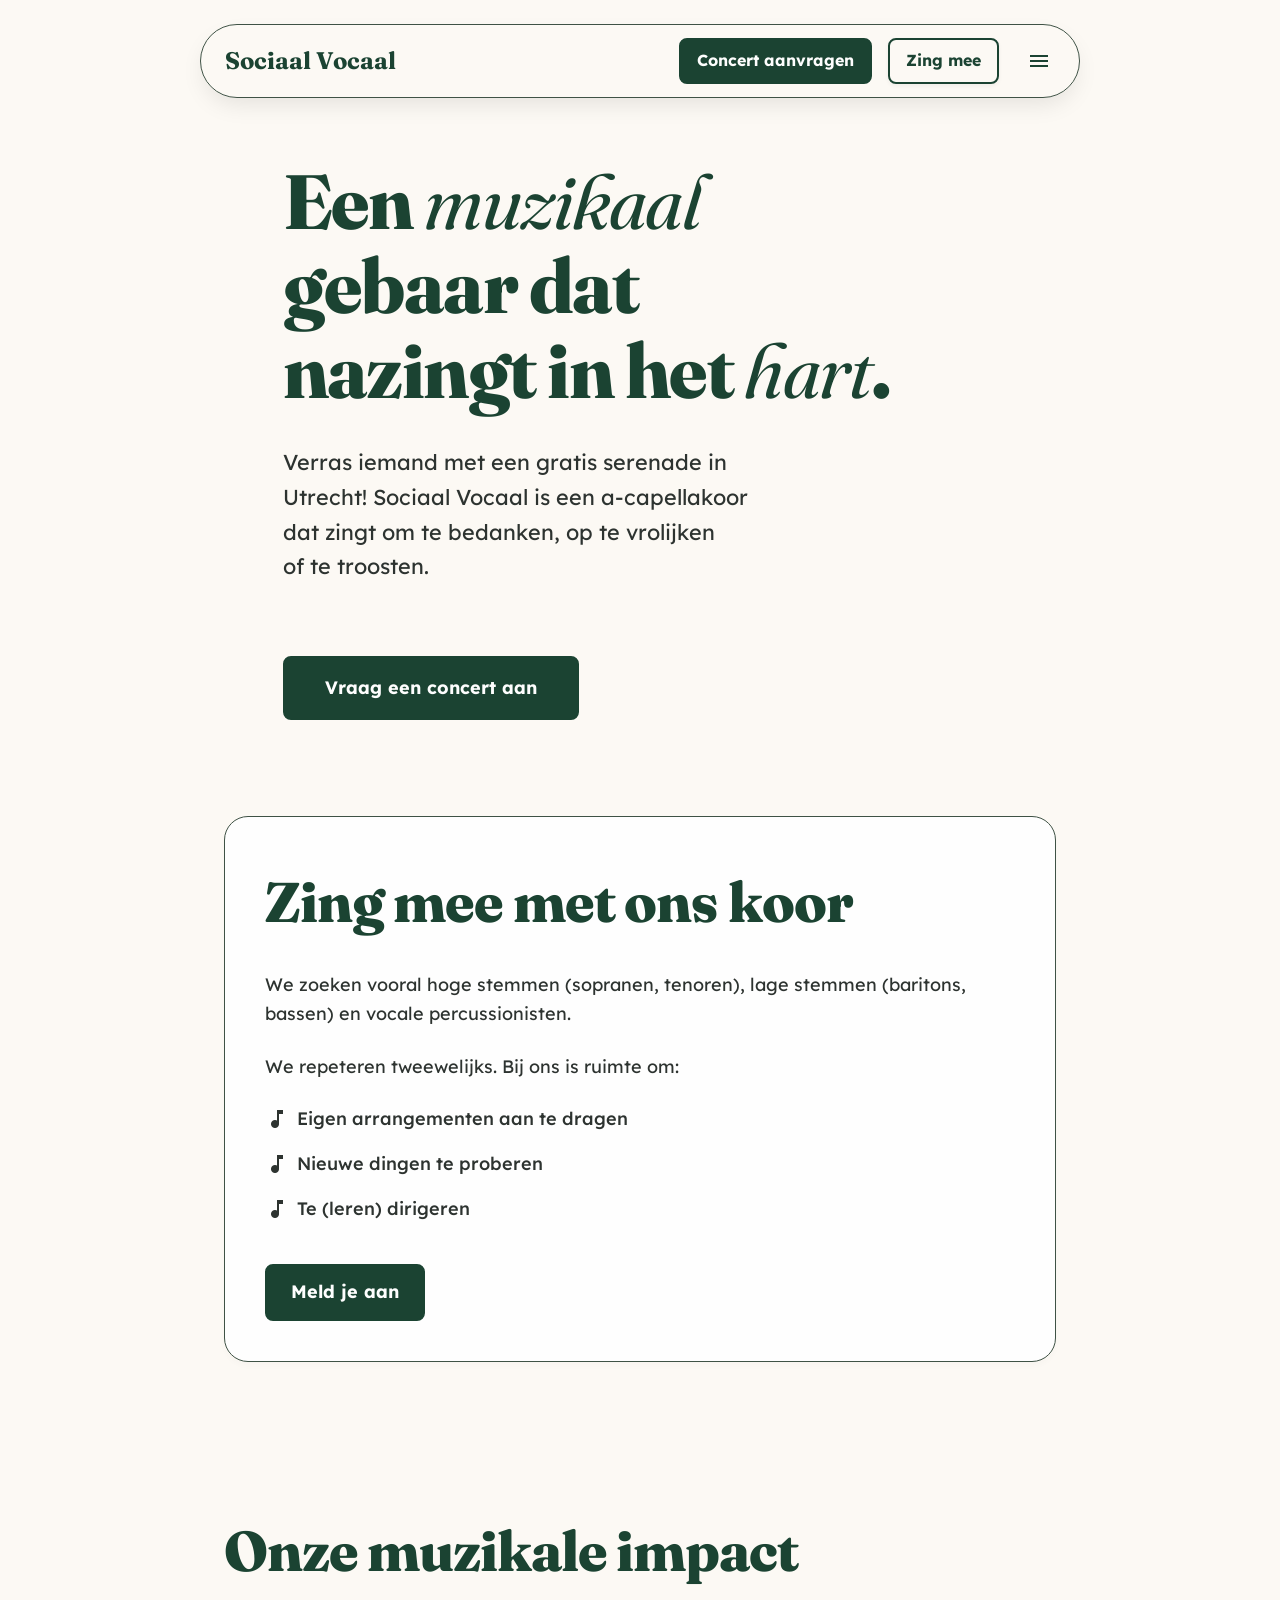
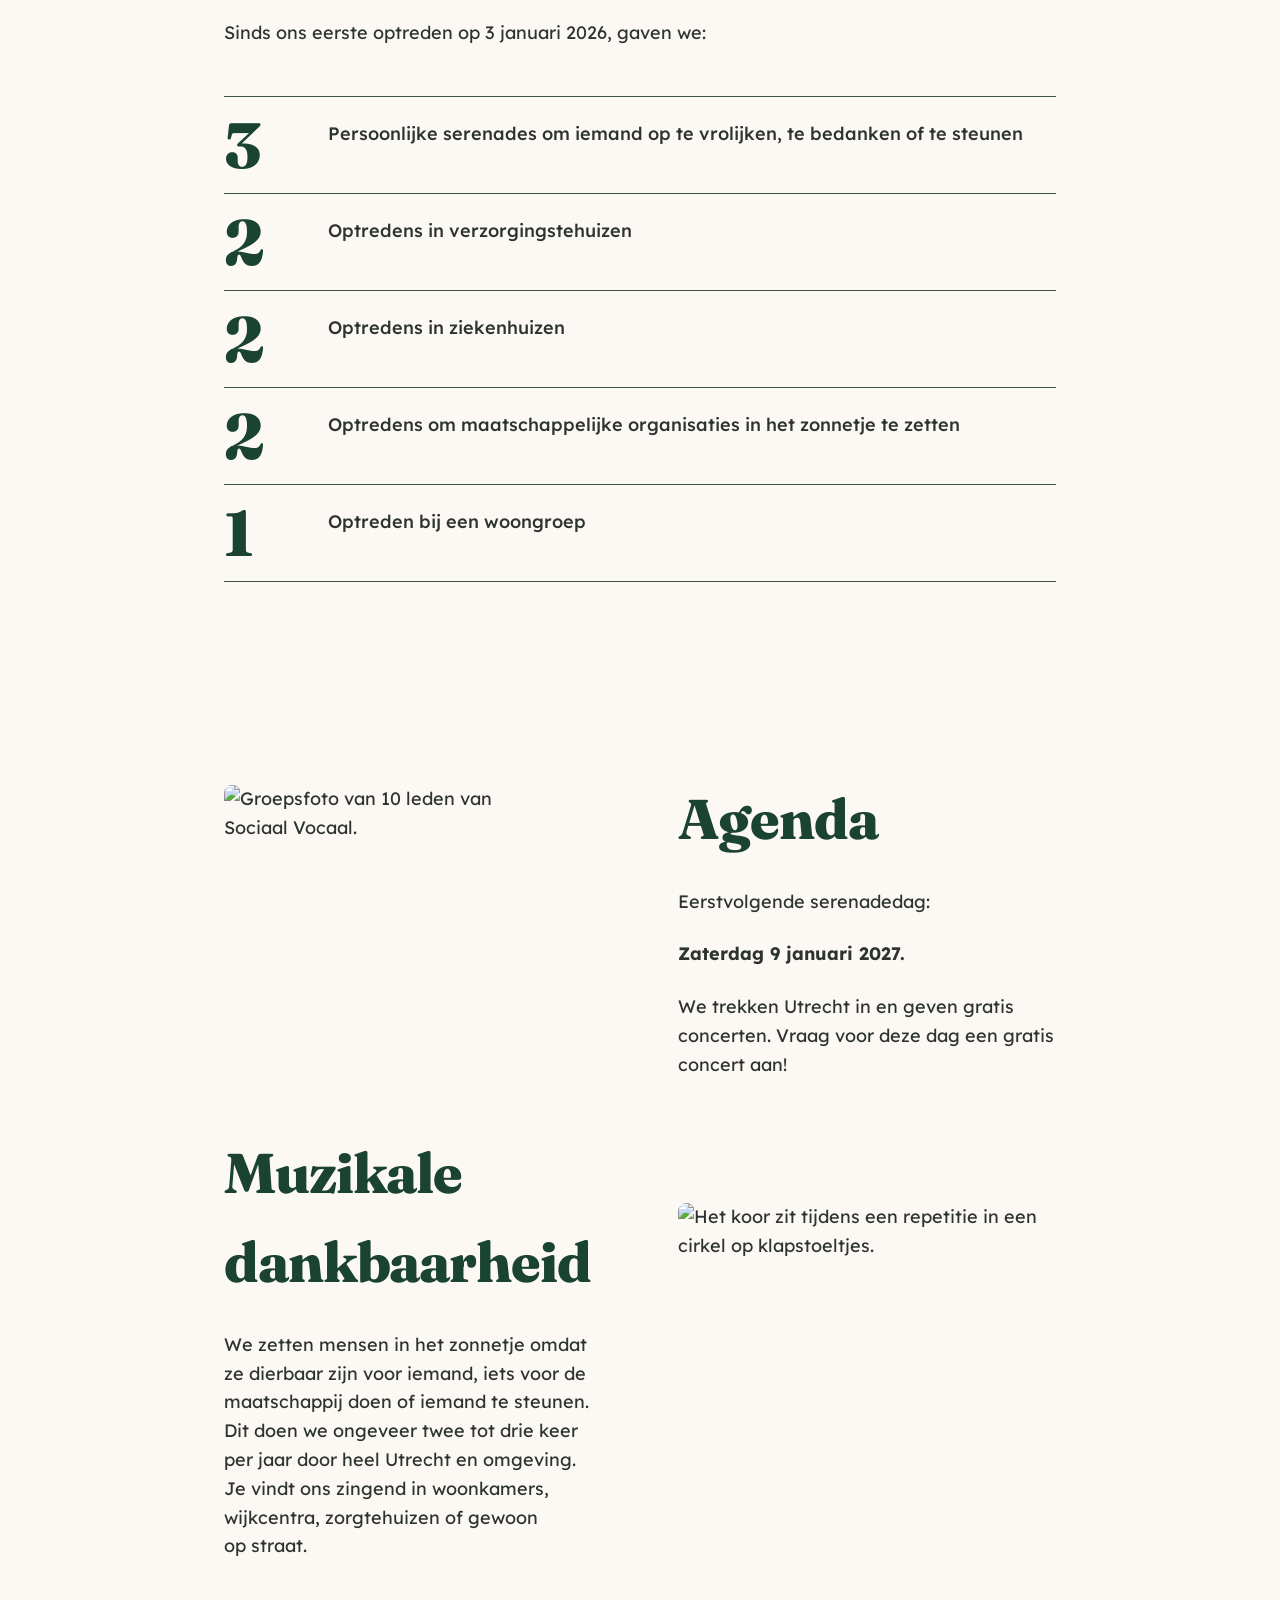
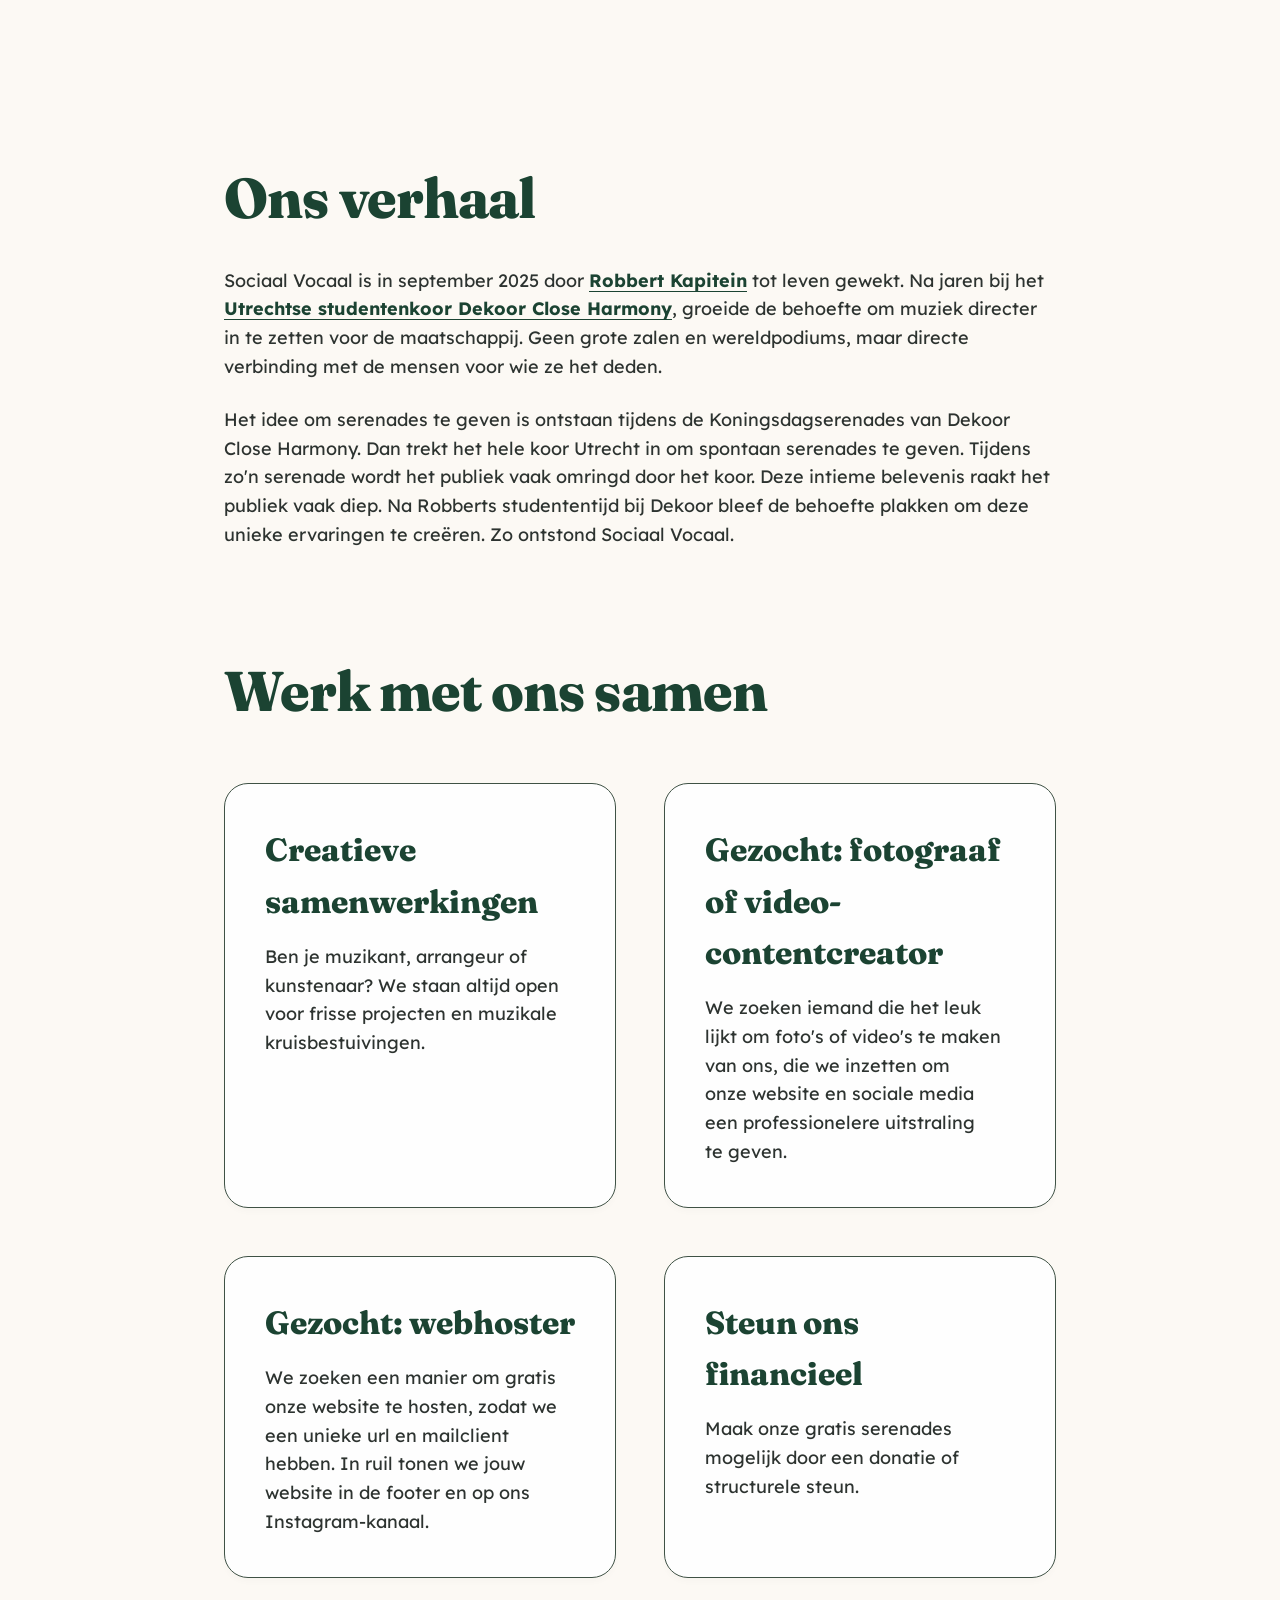
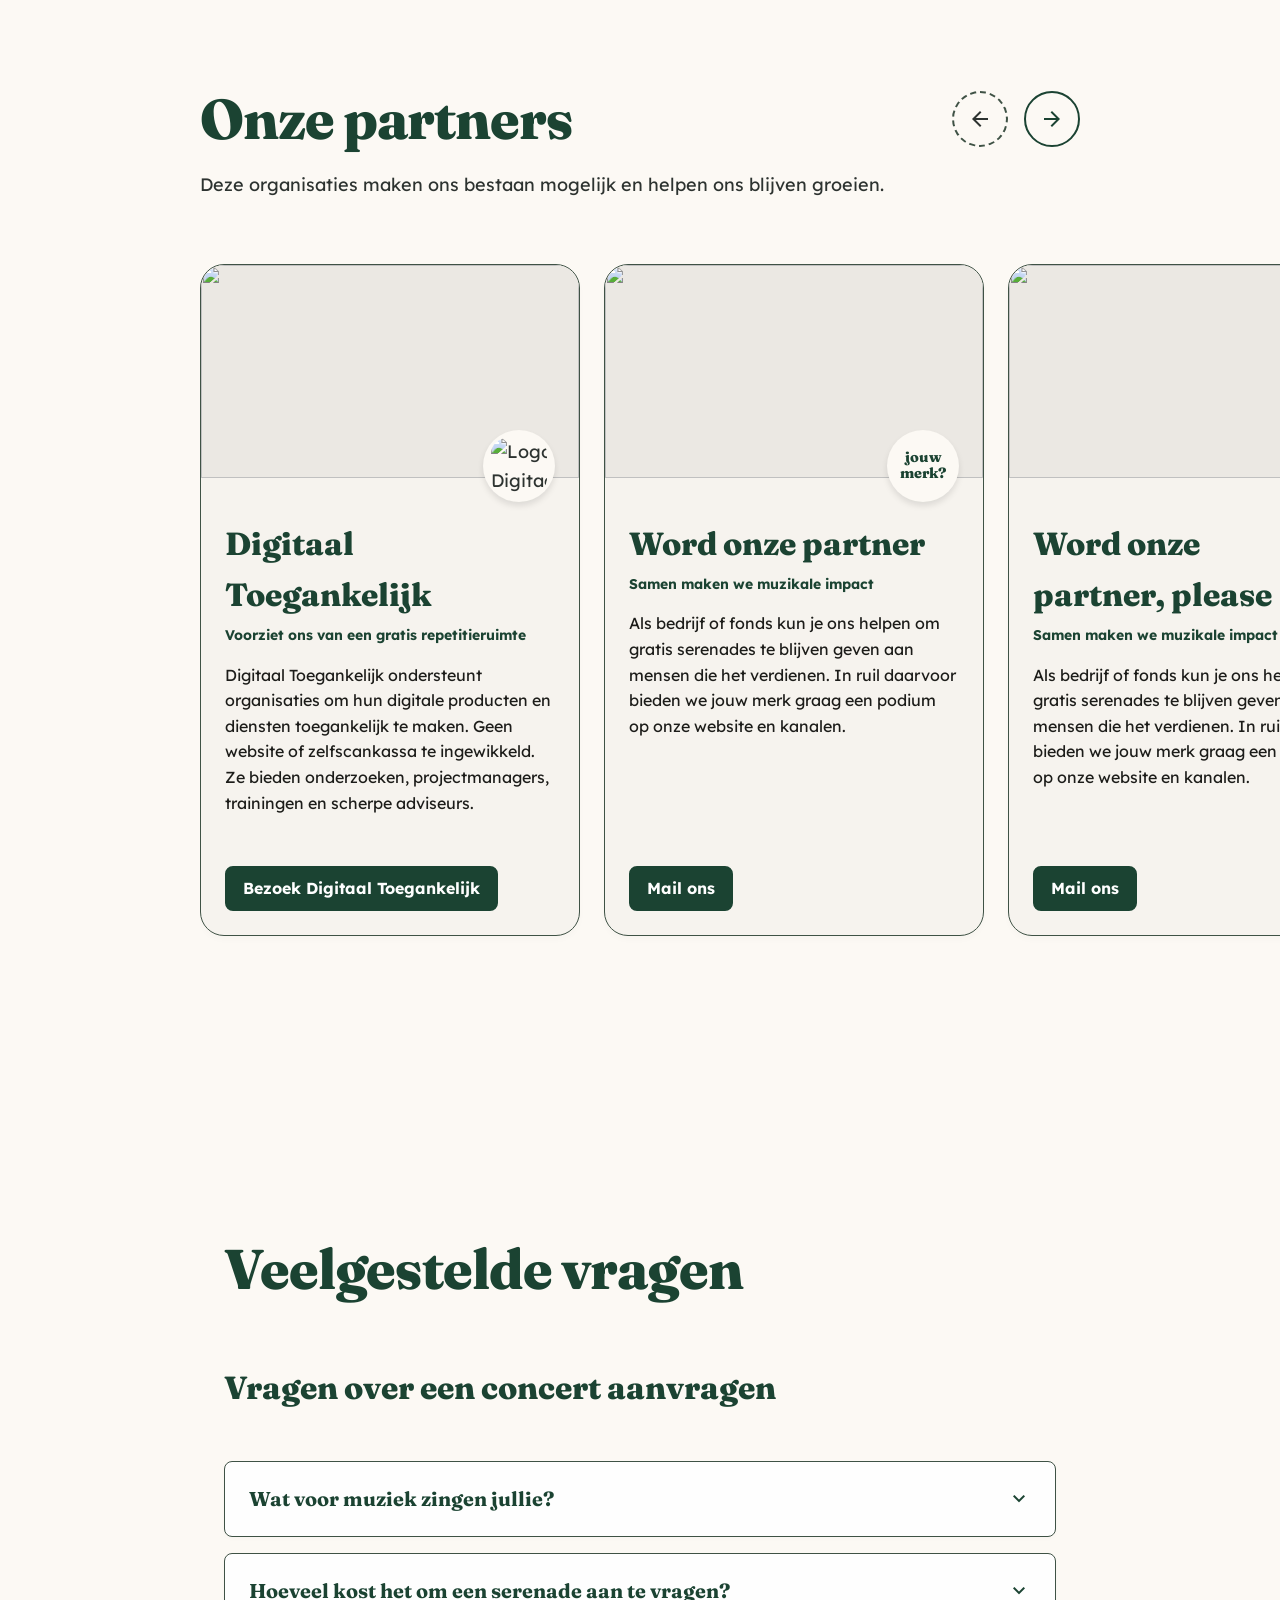
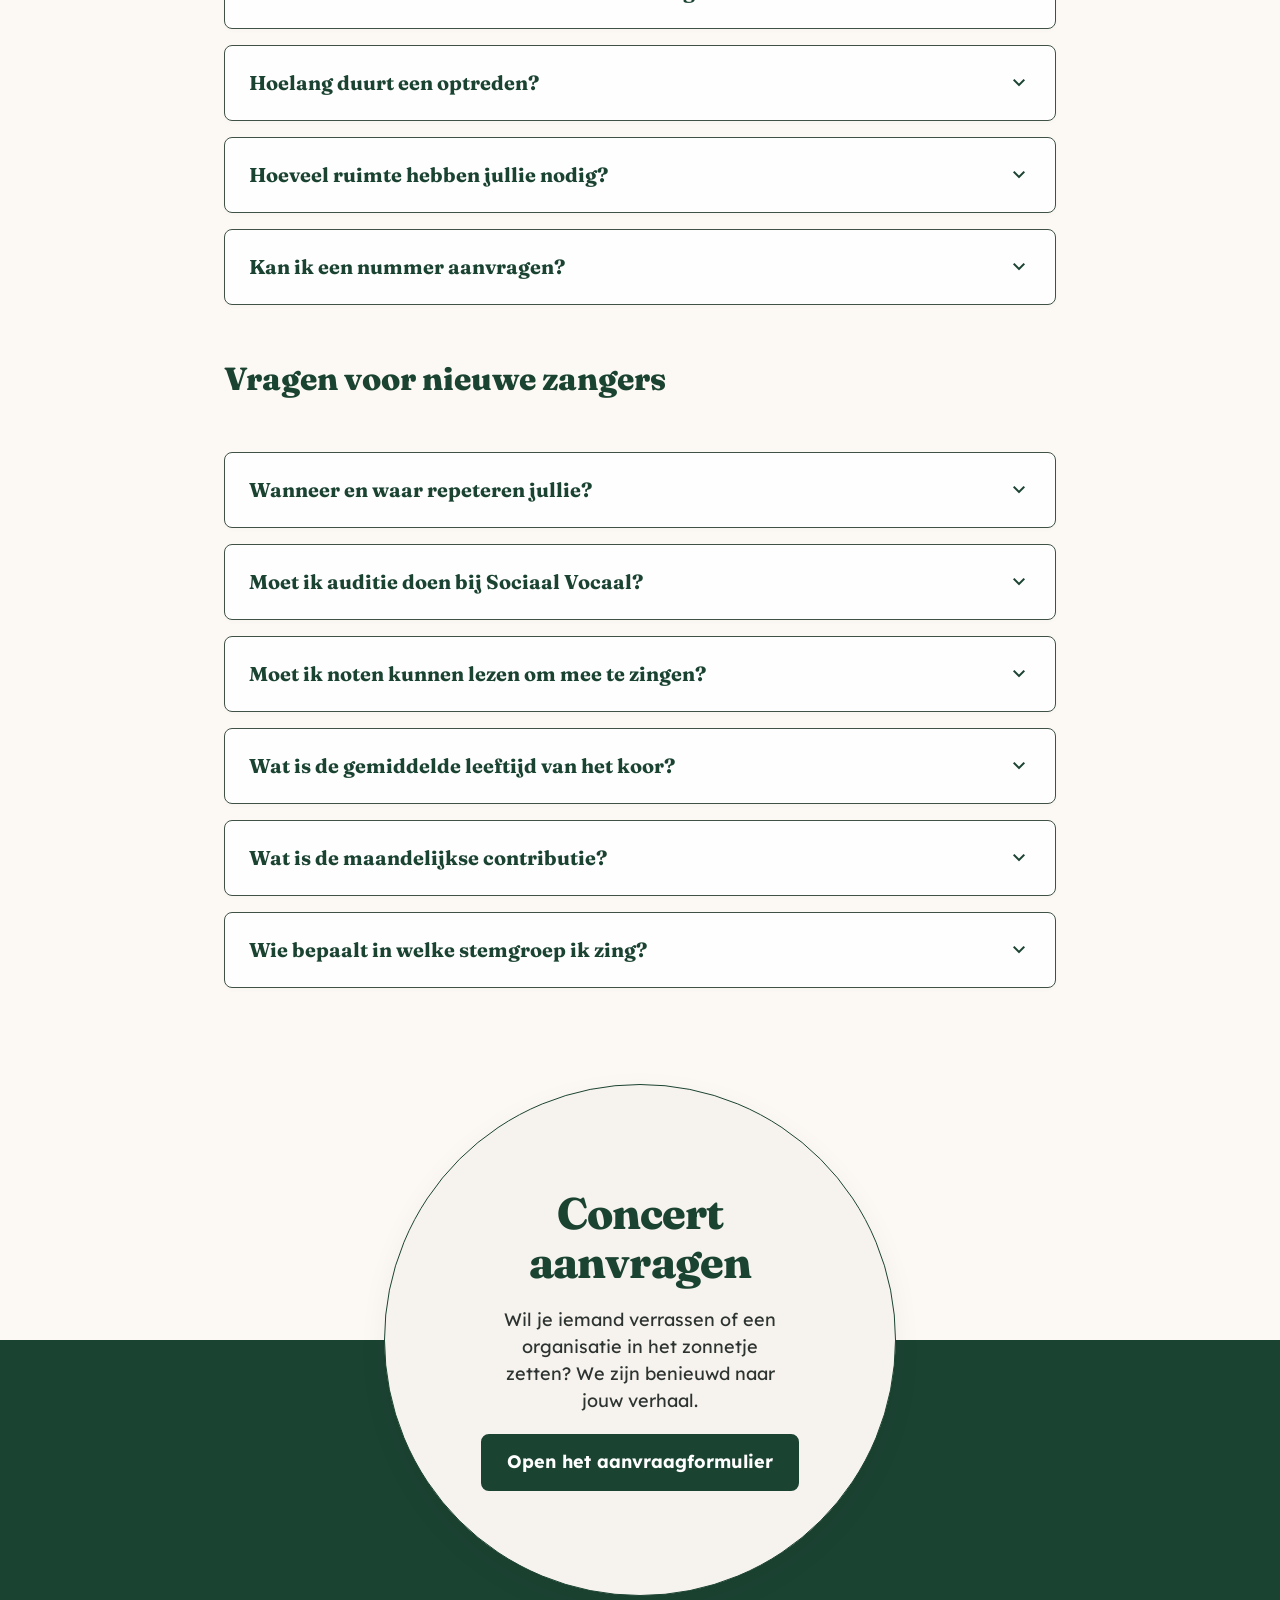
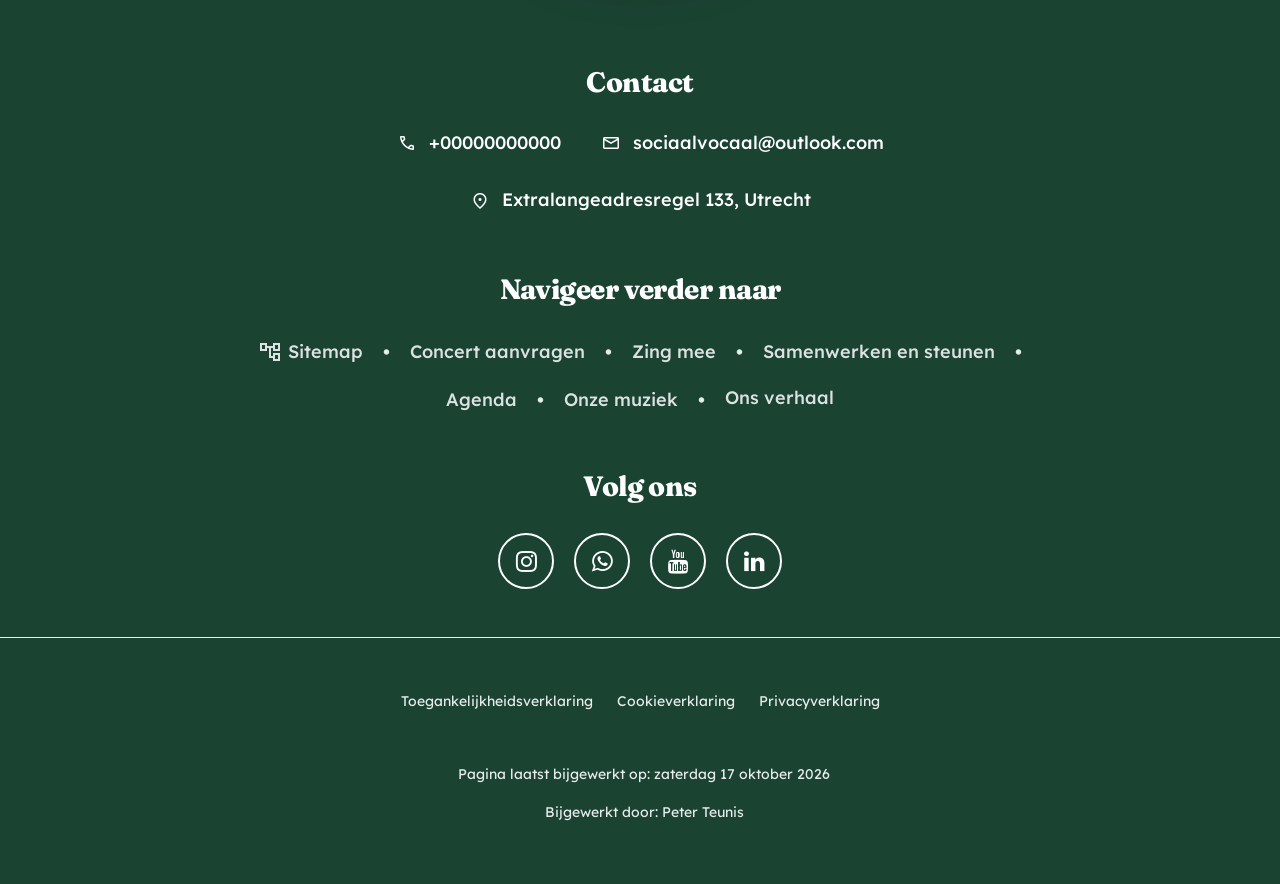
==== commit a1d596a1: "Add files via upload" ====
--- a/index.html
+++ b/index.html
@@ -19,13 +19,13 @@
 <body>
 <!-- Floating Pill Header met ingebouwde skiplinks-hub -->
 
-<header id="main-header" class="floating-pill">
+<header id="main-header" class="floating-pill" role="banner">
     
     <!-- Skip-links Hub (Verborgen totdat je Tab gebruikt) -->
     <nav aria-label="Snelkoppelingen" class="skip-links-hub">
         <ul class="skip-list">
             <li><a href="#hoofdinhoud" class="skip-btn">Naar hoofdinhoud</a></li>
-            <li><a href="#concert-aanvragen" class="skip-btn">Direct concert aanvragen</a></li>
+            <li><a href="sjabloon_formulier.html" class="skip-btn">Direct concert aanvragen</a></li>
             <li><a href="#sitemap-placeholder" class="skip-btn">Naar sitemap</a></li>
         </ul>
     </nav>
@@ -33,7 +33,7 @@
     <!-- De altijd zichtbare basis van de pil -->
     <div class="pill-bar">
         <!-- Slim logo dat animeert bij scrollen -->
-        <a href="#" class="logo-link" aria-label="Sociaal Vocaal startpagina">
+        <a href="index.html" class="logo-link" aria-label="Sociaal Vocaal startpagina">
             <span class="logo-text-container">
                 <span class="logo-full">Sociaal Vocaal</span>
                 <span class="logo-short" aria-hidden="true">SV</span>
@@ -43,7 +43,7 @@
         <!-- Actieknoppen en menu-toggle -->
         <div class="pill-actions">
             <!-- Desktop acties: visueel verborgen op mobiel om de pil compact te houden -->
-            <a href="#concert-aanvragen" class="btn btn-primary btn-small desktop-only">Concert aanvragen</a>
+            <a href="sjabloon_formulier.html" class="btn btn-primary btn-small desktop-only">Concert aanvragen</a>
             <a href="#doe-mee" class="btn btn-white btn-small desktop-only">Zing mee</a>
             
             <button id="menu-toggle" class="menu-btn" aria-expanded="false" aria-controls="morphing-menu" aria-label="Open hoofdmenu">
@@ -54,7 +54,6 @@
         </div>
     </div>
 
-<!-- Het uitrekkende Bento-menu -->
 <!-- Het uitrekkende Bento-menu -->
     <nav id="morphing-menu" class="morphing-container" aria-label="Hoofdmenu">
         <div class="menu-inner">
@@ -64,7 +63,7 @@
                     <p id="menu-snel-regelen" class="menu-heading">Snel regelen</p>
                     <ul class="menu-list" aria-labelledby="menu-snel-regelen">
                         <li><a href="#contact">Contact</a></li>
-                        <li><a href="#concert-aanvragen">Gratis concert aanvragen</a></li>
+                        <li><a href="sjabloon_formulier.html">Gratis concert aanvragen</a></li>
                         <li><a href="#doe-mee">Zing mee in ons koor</a></li>
                     </ul>
                 </div>
@@ -93,35 +92,36 @@
     
 </header>
 
-    <main id="hoofdinhoud" tabindex="-1">
-        <section class="hero-section section-padding">
-            <div class="container">
-                <div class="hero-content">
-                    <h1 class="hero-heading">
-                        Een <span class="font-italic">muzikaal</span> gebaar dat nazingt in het&nbsp;<span class="font-italic">hart</span>.
-                    </h1>   
-                        <p class="hero-lead">
-                        Verras iemand met een gratis serenade in Utrecht! Sociaal Vocaal is een a-capellakoor dat zingt om te bedanken, op te vrolijken of te&nbsp;troosten.
-                        </p>
-                    <a href="#concert-aanvragen" class="btn btn-primary btn-large mt-large">Vraag een concert aan</a>
-                </div>
-            </div>
-        </section>
-
-    <section id="doe-mee" class="bg-surface-low section-padding" tabindex="-1">
+<main id="hoofdinhoud" tabindex="-1">
+
+    <section class="hero-section section-padding">
+        <div class="container">
+            <div class="hero-content">
+                <h1 class="hero-heading">
+                    Een <span class="font-italic">muzikaal</span> gebaar dat nazingt in het&nbsp;<span class="font-italic">hart</span>.
+                </h1>   
+                    <p class="hero-lead">
+                    Verras iemand met een gratis serenade in Utrecht! Sociaal Vocaal is een a-capellakoor dat zingt om te bedanken, op te vrolijken of te&nbsp;troosten.
+                    </p>
+                <a href="sjabloon_formulier.html" class="btn btn-primary btn-large mt-large">Vraag een concert aan</a>
+            </div>
+        </div>
+    </section>
+
+    <section id="doe-mee" tabindex="-1">
         <div class="container max-w-content">
             
-            <div class="bento-item card-primary mb-large">
+            <div class="bento-item card-white mb-large">
                 <h2>Zing mee met ons koor</h2>
                 <p>We zoeken vooral hoge stemmen (sopranen, tenoren), lage stemmen (baritons, bassen) en vocale percussionisten</bold>.</p> 
                 <p>We repeteren tweewelijks. Bij ons is ruimte om:</p>
-                <ul class="check-list mt-large">
+                <ul class="check-list">
                     <li><span class="material-symbols-outlined" aria-hidden="true">music_note</span> Eigen arrangementen aan te dragen</li>
                     <li><span class="material-symbols-outlined" aria-hidden="true">music_note</span> Nieuwe dingen te proberen</li>
                     <li><span class="material-symbols-outlined" aria-hidden="true">music_note</span> Te (leren) dirigeren</li>
                 </ul>
                 <div>
-                    <a href="mailto:sociaalvocaal@outlook.com" class="btn btn-white mt-large">Meld je aan</a>
+                    <a href="mailto:sociaalvocaal@outlook.com" class="btn btn-primary">Meld je aan</a>
                 </div>
                 <span class="material-symbols-outlined bg-icon" aria-hidden="true">music_note</span>
             </div>
@@ -158,7 +158,7 @@
         </div>
     </section>
 
-    <section class="bg-surface-low section-padding">
+    <section class="section-padding">
         <div class="container">
             
             <!-- Rij 1: Concertdata (Desktop: Afbeelding links, Tekst rechts) -->
@@ -170,7 +170,7 @@
                     <p>We trekken Utrecht in en geven gratis concerten. Vraag voor deze dag een gratis concert aan!</p>
                 </div>
                 <div class="zigzag-media">
-                    <img class="img-shadow zigzag-img" src="../Afbeeldingen/Serenade 1.jpg" alt="Groepsfoto van 10 leden van Sociaal Vocaal." loading="lazy">
+                    <img class="img-shadow zigzag-img" src="../resources/Afbeeldingen/Serenade 1.jpg" alt="Groepsfoto van 10 leden van Sociaal Vocaal." loading="lazy">
                 </div>
             </div>
 
@@ -178,11 +178,10 @@
             <div class="zigzag-row">
                 <div class="zigzag-content">
                     <h2>Muzikale dankbaarheid</h2>
-                    <p>We zetten mensen in het zonnetje omdat ze dierbaar zijn voor iemand, al lang een bijzondere maatschappelijke bijdrage leveren of omdat ze een steuntje in de rug verdienen.</p>
-                    <p>Dit doen we ongeveer twee tot drie keer per jaar door heel Utrecht en omgeving. Je vindt ons zingend in woonkamers, wijkcentra, zorgtehuizen of gewoon op straat.</p>
+                    <p>We zetten mensen in het zonnetje omdat ze dierbaar zijn voor iemand, iets voor de maatschappij doen of iemand te steunen. Dit doen we ongeveer twee tot drie keer per jaar door heel Utrecht en omgeving. Je vindt ons zingend in woonkamers, wijkcentra, zorgtehuizen of gewoon op straat.</p>
                 </div>
                 <div class="zigzag-media">
-                    <img class="img-shadow zigzag-img" src="../Afbeeldingen/Repetitie.jpeg" alt="Het koor zit tijdens een repetitie in een cirkel op klapstoeltjes." loading="lazy">
+                    <img class="img-shadow zigzag-img" src="../resources/Afbeeldingen/Repetitie.jpeg" alt="Het koor zit tijdens een repetitie in een cirkel op klapstoeltjes." loading="lazy">
                 </div>
             </div>
         </div>
@@ -198,7 +197,7 @@
 
 
 
-    <section id="samenwerken" class="bg-surface-low section-padding" tabindex="-1">
+    <section id="samenwerken" tabindex="-1">
           <div class="container">
               <div class="mb-large">
                   <h2>Werk met ons samen</h2>
@@ -228,11 +227,10 @@
      </section>
 
 <!-- ==========================================================================
-Sponsor/Partner Carrousel
+Sponsor-/partnercarrousel
 ========================================================================== -->
 
 <section class="sponsor-sectie section-padding" aria-labelledby="sponsor-titel">
-        <!-- De container is weer teruggeplaatst -->
         <div class="container">
             <div class="sponsor-header mb-large">
                 <h2 id="sponsor-titel">Onze partners</h2>
@@ -260,12 +258,12 @@
         <li class="sponsor-card card-white" role="listitem" aria-roledescription="slide">
             <article class="card-content">
                 <div class="card-media">
-                    <img src="../Afbeeldingen/Sfeerbeeld Digitaal Toegankelijk.JPG" alt="" class="card-afbeelding" loading="lazy">
+                    <img src="../resources/Afbeeldingen/Sfeerbeeld Digitaal Toegankelijk.JPG" alt="" class="card-afbeelding" loading="lazy">
                     <picture class="card-logo">
                         <!-- De browser toont deze afbeelding als de gebruiker donkere modus heeft -->
-                        <source srcset="../Afbeeldingen/DT-logo-primair-licht-zonderAchtergrond.png" alt="Logo Digitaal Toegankelijk" media="(prefers-color-scheme: dark)">
+                        <source srcset="../resources/Afbeeldingen/DT-logo-primair-licht-zonderAchtergrond.png" alt="Logo Digitaal Toegankelijk" media="(prefers-color-scheme: dark)">
                         <!-- De browser toont deze afbeelding in de lichte modus, of als de browser de picture-tag niet snapt -->
-                        <img src="../Afbeeldingen/DT-logo-primair-donker-zonderAchtergrond.png" alt="Logo Digitaal Toegankelijk">
+                        <img src="../resources/Afbeeldingen/DT-logo-primair-donker-zonderAchtergrond.png" alt="Logo Digitaal Toegankelijk">
                     </picture>
                 </div>
                 <div class="card-body">
@@ -281,7 +279,7 @@
         <li class="sponsor-card card-white" role="listitem" aria-roledescription="slide">
             <article class="card-content">
                 <div class="card-media">
-                    <img src="../Afbeeldingen/Kerstoptreden.jpeg" alt="" class="card-afbeelding" loading="lazy">
+                    <img src="../resources/Afbeeldingen/Kerstoptreden.jpeg" alt="" class="card-afbeelding" loading="lazy">
                     <div class="card-logo placeholder-logo">Jouw merk?</div>
                 </div>
                 <div class="card-body">
@@ -297,7 +295,7 @@
         <li class="sponsor-card card-white" role="listitem" aria-roledescription="slide">
             <article class="card-content">
                 <div class="card-media">
-                    <img src="../Afbeeldingen/Kerstoptreden.jpeg" alt="" class="card-afbeelding" loading="lazy">
+                    <img src="../resources/Afbeeldingen/Kerstoptreden.jpeg" alt="" class="card-afbeelding" loading="lazy">
                     <div class="card-logo placeholder-logo">Jouw merk?</div>
                 </div>
                 <div class="card-body">
@@ -313,7 +311,7 @@
         <li class="sponsor-card card-white" role="listitem" aria-roledescription="slide">
             <article class="card-content">
                 <div class="card-media">
-                    <img src="../Afbeeldingen/Kerstoptreden.jpeg" alt="" class="card-afbeelding" loading="lazy">
+                    <img src="../resources/Afbeeldingen/Kerstoptreden.jpeg" alt="" class="card-afbeelding" loading="lazy">
                     <div class="card-logo placeholder-logo">Jouw merk?</div>
                 </div>
                 <div class="card-body">
@@ -329,7 +327,7 @@
         <li class="sponsor-card card-white" role="listitem" aria-roledescription="slide">
             <article class="card-content">
                 <div class="card-media">
-                    <img src="../Afbeeldingen/Kerstoptreden.jpeg" alt="" class="card-afbeelding" loading="lazy">
+                    <img src="../resources/Afbeeldingen/Kerstoptreden.jpeg" alt="" class="card-afbeelding" loading="lazy">
                     <div class="card-logo placeholder-logo">Jouw merk?</div>
                 </div>
                 <div class="card-body">
@@ -346,7 +344,7 @@
 
     </section>
 
-    <section class="bg-surface-low section-padding faq-section">
+    <section class="section-padding faq-section">
         <div class="container max-w-content">
             <h2>Veelgestelde vragen</h2>
             
@@ -462,7 +460,7 @@
                             <li><span class="material-symbols-outlined text-primary" aria-hidden="true">music_note</span> Hoelang een noot duurt.</li>
                             <li><span class="material-symbols-outlined text-primary" aria-hidden="true">music_note</span> Wat de muzikale tekens betekenen.</li>
                         </ul>
-                        <p>Met die basis spreken we dezelfde taal tijdens een repetitie. Alleen als je het leuk vindt kan je je verdiepen in welke toon bij iedere noot hoort en wat akkoorden zijn.</p>
+                        <p>Als je dat weet, dan begrijpen we allameaal wat er gezegd wordt tijdens een repetitie. Alleen als je het leuk vindt kan je je verdiepen in welke toon bij iedere noot hoort en wat akkoorden zijn.</p>
                     </div>
                 </details>
 
@@ -500,109 +498,82 @@
         </div>
     </section>
 
-        <section id="concert-aanvragen" class="container section-padding pb-large" tabindex="-1">
-            <div class="cta-box card-primary">
-                <h2>Concert aanvragen</h2>
-                <p>Wil je iemand verrassen of een organisatie in het zonnetje zetten? We zijn benieuwd naar jouw verhaal.</p>
-                <a href="https://forms.cloud.microsoft/Pages/ResponsePage.aspx?id=DQSIkWdsW0yxEjajBLZtrQAAAAAAAAAAAANAAZzYfY1UN0JERE5SVzNEMldOREVRQlNKWFpKRFgzOC4u" class="btn btn-white btn-large">Open het aanvraag&shy;formulier</a>
-                <div class="cta-bg-overlay"></div>
-            </div>
-        </section>
+    <!-- ==========================================================================
+    DE CTA-CIRKEL
+    ========================================================================== -->
+    <section id="concert-aanvragen" class="cta-circle-section" aria-labelledby="cta-title">
+        <a href="sjabloon_formulier.html" class="cta-circle-link cta-bg-surface">
+            <div class="cta-circle-content">
+                <h2 id="cta-title" class="cta-heading">Concert aanvragen</h2>
+                <p class="cta-text">Wil je iemand verrassen of een organisatie in het zonnetje zetten? We zijn benieuwd naar jouw verhaal.</p>
+                <span class="btn btn-primary cta-pseudo-btn" aria-hidden="true">Open het aanvraagformulier</span>
+            </div>
+        </a>
+    </section>
+
     </main>
 
-<footer class="footer">
+<!-- ==========================================================================
+   FOOTER
+========================================================================== -->
+<footer class="footer new-footer">
     <nav aria-label="Footer navigatie">
         
-        <!-- Hoofd-footer in de verbrede container -->
-        <div class="container footer-grid">
-            
-            <!-- Kolom 1: Merk en missie -->
-            <div class="footer-brand">
-                <h2 class="footer-heading">Sociaal Vocaal</h2>
-                <p class="footer-brand-text">Utrecht verbinden door de kracht van meerstemmige zang. Kleine momenten, grote impact.</p>
-                <div class="mt-large">
-                    <a href="#" class="sitemap-link">
-                        <span class="material-symbols-outlined" aria-hidden="true">account_tree</span>Sitemap
-                    </a>
-                </div>
-            </div>
-            
-            <!-- Kolom 2: Doe mee -->
-            <div class="footer-nav-col">
-                <h3 class="footer-heading">Doe mee</h3>
-                <ul class="footer-links">
-                    <li><a href="#concert-aanvragen">Gratis concert aanvragen</a></li>
+        <div class="container footer-centered-layout">
+            
+            <!-- Visuele Focus 1: Contactgegevens prominent in het midden -->
+            <div class="footer-block footer-contact">
+                <h2 class="footer-heading">Contact</h2>
+                <ul class="footer-contact-list">
+                    <li>
+                        <a href="tel:+00000000000" class="footer-primary-link">
+                            <span class="material-symbols-outlined" aria-hidden="true">call</span>
+                            +00000000000
+                        </a>
+                    </li>
+                    <li>
+                        <a href="mailto:sociaalvocaal@outlook.com" class="footer-primary-link">
+                            <span class="material-symbols-outlined" aria-hidden="true">mail</span>
+                            sociaalvocaal@outlook.com
+                        </a>
+                    </li>
+                    <li>
+                        <a href="https://maps.app.goo.gl/AUjiTvBH22xHCn5e8" class="footer-primary-link">
+                            <span class="material-symbols-outlined" aria-hidden="true">location_on</span>
+                            Extralangeadresregel 133, Utrecht
+                        </a>
+                    </li>
+                </ul>
+            </div>
+
+            <!-- Visuele Focus 2: Vlakke, ontspannen sitenavigatie -->
+            <div class="footer-block footer-nav">
+                <h2 class="footer-heading">Navigeer verder naar</h2>
+                <ul class="footer-inline-links">
+                    <li><a href="#" class="sitemap-link"><span class="material-symbols-outlined" aria-hidden="true">account_tree</span>Sitemap</a></li>
+                    <li><a href=""sjabloon_formulier.html">Concert aanvragen</a></li>
                     <li><a href="#doe-mee">Zing mee</a></li>
                     <li><a href="#samenwerken">Samenwerken en steunen</a></li>
-                </ul>
-            </div>
-
-            <!-- Kolom 3: Ontdekken -->
-            <div class="footer-nav-col">
-                <h3 class="footer-heading">Ontdekken</h3>
-                <ul class="footer-links">
                     <li><a href="#">Agenda</a></li>
                     <li><a href="#">Onze muziek</a></li>
                     <li><a href="#ons-verhaal">Ons verhaal</a></li>
                 </ul>
             </div>
-            
-        <!-- Kolom 4: Contact (Fysiek & Direct met iconen) -->
-            <div class="footer-nav-col">
-                <h3 class="footer-heading">Contact</h3>
-                <ul class="footer-links contact-list">
-                    <li>
-                        <span class="material-symbols-outlined contact-icon" aria-hidden="true">call</span>
-                        <span class="sr-only">Telefoon:</span>
-                        <a href="tel:+00000000000">+00000000000</a>
-                    </li>
-                    <li>
-                        <span class="material-symbols-outlined contact-icon" aria-hidden="true">mail</span>
-                        <span class="sr-only">E-mail:</span>
-                        <a href="mailto:sociaalvocaal@outlook.com" class="long-link">sociaalvocaal@outlook.com</a>
-                    </li>
-                    <li>
-                        <span class="material-symbols-outlined contact-icon" aria-hidden="true">location_on</span>
-                        <span class="sr-only">Adres:</span>
-                        <span>Extralangeadresregel 133<br>3523 XM, Utrecht</span>
-                    </li>
+
+            <!-- Visuele Focus 3: Grote, ronde social media knoppen -->
+            <div class="footer-block footer-socials">
+                <h2 class="footer-heading">Volg ons</h2>
+                <ul class="footer-social-list">
+                    <li><a href="https://www.instagram.com/sociaal.vocaal/" aria-label="Instagram"><span class="fa fa-instagram" aria-hidden="true"></span></a></li>
+                    <li><a href="https://wa.me/00000000000" aria-label="WhatsApp"><span class="fa fa-whatsapp" aria-hidden="true"></span></a></li>
+                    <li><a href="https://www.youtube.com/" aria-label="YouTube"><span class="fa fa-youtube" aria-hidden="true"></span></a></li>
+                    <li><a href="https://www.linkedin.com/" aria-label="LinkedIn"><span class="fa fa-linkedin" aria-hidden="true"></span></a></li>
                 </ul>
             </div>
-
-            <!-- Kolom 5: Sociale media -->
-            <div class="footer-nav-col">
-                <h3 class="footer-heading">Volg ons</h3>
-                <ul class="footer-links">
-                    <li>
-                        <a href="https://www.instagram.com/sociaal.vocaal/">
-                            <span class="fa fa-instagram" aria-hidden="true"></span>
-                            Instagram
-                        </a>
-                    </li>
-                    <li>
-                        <a href="https://wa.me/00000000000">
-                            <span class="fa fa-whatsapp" aria-hidden="true"></span>
-                            WhatsApp
-                        </a>
-                    </li>
-                    <li>
-                        <a href="https://www.youtube.com/">
-                            <span class="fa fa-youtube" aria-hidden="true"></span>
-                            YouTube
-                        </a>
-                    </li>                    
-                    <li>
-                        <a href="https://www.linkedin.com/">
-                            <span class="fa fa-linkedin" aria-hidden="true"></span>
-                            LinkedIn
-                        </a>
-                    </li>
-                </ul>
-            </div>
             
         </div>
         
-        <!-- De Bottom Bar -->
+        <!-- De Bottombar -->
         <div class="footer-bottom">
             <div class="container footer-bottom-container">
                 <ul class="footer-legal-list">
@@ -611,8 +582,10 @@
                     <li><a href="#">Privacyverklaring</a></li>
                 </ul>
                 <div class="footer-meta">
-                    <span>Pagina laatst bijgewerkt op: 21 september 2026</span>
-                    <span>Bijgewerkt door: Peter Teunis</span>
+                    <ul>
+                        <li><span>Pagina laatst bijgewerkt op: zaterdag 17 oktober 2026</span></li>
+                        <li><span>Bijgewerkt door: Peter Teunis</span></li>
+                    </ul>
                 </div>
             </div>
         </div>
@@ -623,4 +596,4 @@
 <script src="app.js"></script>
 
 </body>
-</html>
+</html>
--- a/index.css
+++ b/index.css
@@ -1,94 +1,161 @@
 /* ==========================================================================
-   CSS-variabelen
+   1. Designtokens (variabelen)
    ========================================================================== */
+
 :root {
-    --primary: #1B4332;
-    --on-primary: #fefefe;
-    --primary-container: #1B4332;
-    --on-primary-container: #fefefe;
-    --primary-fixed: #c1ecd4;
-    --on-primary-fixed: #002114;
-    
-    --secondary: #8D6E63;
-    --secondary-container: #F5EBE0;
-    --on-secondary-container: #5D4037;
-    --secondary-fixed: #E8D5C4;
-
-    --surface: #fcf9f4;
-    --on-surface: #1c1c19;
-    --surface-variant: #e5e2dd;
-    --on-surface-variant: #2d3330;
-    --surface-container-low: #f6f3ee;
-    --surface-container-high: #ebe8e3;
-    --surface-container-highest: #e5e2dd;
-
-    /* Typografie */
+    /* --- Merkkleuren --- */
+    --brand-groen: #1B4332;
+    --brand-wit: #fefefe;
+    --brand-lichtgroen: #c1ecd4;
+    
+    --brand-donkerbruin: #4A3429;
+    --brand-lichtbruin: #F5EBE0;
+    --brand-zachtbruin: #E8D5C4;
+
+    /* --- Semantische kleuren --- */
+    
+    /* Achtergronden (bg) */
+    --color-bg-default: #fcf9f4;
+    --color-bg-subtle: #f6f3ee;
+    --color-bg-muted: #ebe8e3;
+    --color-bg-primary: var(--brand-groen);
+    --color-bg-primary-light: var(--brand-lichtgroen);
+    --color-bg-secondary: var(--brand-lichtbruin);
+
+    /* Tekst (text) */
+    --color-text-default: #1c1c19;
+    --color-text-muted: #2d3330;
+    --color-text-primary: var(--brand-groen);
+    --color-text-on-primary: var(--brand-wit);
+    --color-text-secondary: var(--brand-donkerbruin);
+
+    /* Lichte modus AAA Error kleuren */
+    --color-text-error: #8C1D18; 
+    --color-bg-error: #F9DEDC;
+
+    /* Randen, statussen en schaduwen (borders, focus & shadows) */
+    --color-border-default: #3F5245;
+    --color-border-primary: #1B4332;
+    --color-border-secondary: #544E4C;
+    --color-focus: var(--brand-groen);
+    
+    /* Interactie en elevatie-tokens (lichte modus) */
+    --color-surface-elevated: #fefefe;
+    --color-glass-bg: rgba(252, 249, 244, 0.85);
+    --color-glow-primary: rgba(27, 67, 50, 0.12);
+    
+    --color-shadow-primary: color-mix(in srgb, var(--brand-groen) 15%, transparent);
+    --color-shadow-secondary: color-mix(in srgb, var(--brand-wit) 15%, transparent);
+
+    /* --- Typografie en vormgeving --- */
     --font-heading: 'Fraunces', serif;
     --font-body: 'Lexend', sans-serif;
-
-    /* Whitespacing */
+    
+    /* Spatiëring (whitespace) */
     --space-xs: 0.5rem;
     --space-sm: 1rem;
     --space-md: 1.5rem;
     --space-lg: 3rem;
     --space-xl: clamp(4rem, 8vw, 6rem);
-
+    
+    /* Afronding (border radius) */
     --radius-sm: 0.5rem;
     --radius-md: 1.5rem;
     --radius-lg: 3rem;
-    
-    /* De basiskleur voor alle focusindicatoren */
-    --focus-outline-color: var(--primary);
+}
+    
+/* Donkere modus */
+@media (prefers-color-scheme: dark) {
+    :root {
+        /* Achtergronden (Verzacht woudgroen voor meer rust) */
+        --color-bg-default: #132A1E; 
+        --color-bg-subtle: #163024; 
+        --color-bg-muted: #1A3629; 
+        
+        /* Accenten (De zachte blush/cream van Peter) */
+        --color-bg-primary: #FAE2D4; 
+        --color-bg-primary-light: #4A332B; /* Aangepast: Diepe, zachte taupe in plaats van hard terracotta */
+        --color-bg-secondary: #3D302A;
+        
+        /* Tekstkleuren (Zacht meegeschaald met de nieuwe blush) */
+        --color-text-default: #F2EDE9; 
+        --color-text-muted: #D8CDC5; 
+        --color-text-primary: #FAE2D4; 
+        --color-text-on-primary: #132A1E; /* Diepgroen op blush knop = AAA contrast */
+
+        /* Randen en focus */
+        --color-border-default: #85A692; 
+        --color-border-primary: #FAE2D4;
+        --color-border-secondary: #B0A8A3;
+        --color-focus: #FAE2D4;
+
+        /* Foutkleuren */
+        --color-text-error: #F2B8B5;
+        --color-bg-error: #410E0B;
+        
+        /* Interactie & Elevatie Tokens (Donkere Modus) */
+        --color-surface-elevated: #152E22; 
+        --color-glass-bg: rgba(19, 42, 30, 0.82); 
+        /* Aangepast: Glow gebruikt nu de RGB-waarden van #FAE2D4 voor een romige waas */
+        --color-glow-primary: rgba(250, 226, 212, 0.12); 
+        
+        /* Halation correctie voor variabel lettertype */
+        --font-weight-heading: 700; 
+        --color-shadow-primary: var(--color-glow-primary);
+        --color-shadow-secondary: rgba(0,0,0,0.3);
+    }
 }
 
 /* ==========================================================================
-   Basis-instellingen
+   2. Basis en typografie
    ========================================================================== */
-* {
+
+*, *::before, *::after {
     margin: 0;
     padding: 0;
     box-sizing: border-box;
 }
 
+html {
+    scroll-behavior: smooth;
+    scroll-padding-top: 2rem; 
+}
+
+@media (min-width: 768px) {
+    html { scroll-padding-top: 8rem; }
+}
+
+@media (prefers-reduced-motion: reduce) {
+    html { scroll-behavior: auto; }
+}
+
 body {
     font-family: var(--font-body);
     font-size: 1.125rem;
-    background-color: var(--surface);
-    color: var(--on-surface-variant);
+    background-color: var(--color-bg-default);
+    color: var(--color-text-muted);
     line-height: 1.6;
     -webkit-font-smoothing: antialiased;
-}
-
-/* ==========================================================================
-   Scroll-gedrag en Active Focus (:target)
-   ========================================================================== */
-html {
-    scroll-behavior: smooth;
-    /* Mobiel: De header staat onderaan, dus bovenaan hebben we slechts lichte ademruimte nodig */
-    scroll-padding-top: 2rem; 
-}
-
-/* Desktop: Hier zweeft de pil bovenaan (top: 1.5rem + hoogte), we creëren een 'safe zone' */
-@media (min-width: 768px) {
-    html {
-        scroll-padding-top: 8rem; 
-    }
-}
-
-/* Toegankelijkheid: Vloeiend scrollen uitschakelen bij prikkelgevoeligheid */
-@media (prefers-reduced-motion: reduce) {
-    html {
-        scroll-behavior: auto;
-    }
-}
-
-/* ==========================================================================
-   Typografie
-   ========================================================================== */
-h1, h2, h3, h4, .logo {
+    overflow-x: hidden; 
+}
+
+/* --- Typografie --- */
+h1, h2, h3, h4,
+.menu-heading, 
+.sv-legend {
     font-family: var(--font-heading);
-    color: var(--primary);
-    line-height: 1.2;
+    font-weight: var(--font-weight-heading); 
+    color: var(--color-text-primary);
+}
+
+/* Halation: Extra spatiëring en letterafvlakking specifiek voor donkere modus */
+@media (prefers-color-scheme: dark) {
+    h1, h2, h3, h4,
+    .menu-heading, 
+    .sv-legend {
+        letter-spacing: 0.02em; 
+        -webkit-font-smoothing: subpixel-antialiased; 
+    }
 }
 
 h1 { 
@@ -97,28 +164,122 @@
     letter-spacing: -0.02em; 
     margin-bottom: var(--space-md); 
 }
-h2 { font-size: clamp(2.25rem, 5vw, 3.5rem); font-weight: 800; letter-spacing: -0.02em; margin-bottom: var(--space-md); }
-h3 { font-size: clamp(1.5rem, 3vw, 2rem); font-weight: 800; margin-bottom: var(--space-sm); }
-h4 { font-size: 1.25rem; font-weight: 700; margin-top: var(--space-md); margin-bottom: var(--space-xs); }
+
+.h1-zonder-hero {
+    line-height: 1.3;
+    letter-spacing: 0.05rem;
+    padding-top: clamp(2.5rem, 5vw, 4rem); 
+    margin-bottom: var(--space-md);
+    text-wrap: balance;
+    padding-bottom: var(--space-md);
+    border-bottom: 1px solid var(--color-border-default);
+}
+
+@media (min-width: 768px) {
+    .h1-zonder-hero {
+        padding-top: calc(3rem + var(--space-xl));
+    }
+}
+
+h2 { 
+    font-size: clamp(2.25rem, 5vw, 3.5rem); 
+    font-weight: 800; 
+    letter-spacing: -0.02em; 
+    margin-bottom: var(--space-md); 
+}
+
+h3 { 
+    font-size: clamp(1.5rem, 3vw, 2rem); 
+    font-weight: 800; 
+    margin-bottom: var(--space-sm); 
+}
+
+h4 { 
+    font-size: 1.25rem; 
+    font-weight: 700; 
+    margin-top: var(--space-md); 
+    margin-bottom: var(--space-xs); 
+}
 
 p {
     max-width: 80ch;
     margin-bottom: var(--space-md);
     font-weight: 400;
 }
-p:last-child { margin-bottom: 0; }
-
-a { color: inherit; text-decoration: none; transition: all 0.3s ease; }
+
+p:last-child { 
+    margin-bottom: 0; 
+}
+
+.p-intro {
+    font-size: clamp(1.25rem, 3vw, 1.5rem);
+    color: var(--color-text-primary); 
+    line-height: 1.7;
+    margin-top: 2rem;
+    text-wrap: pretty;
+    font-weight: 700; 
+}
+
+/* Voor donkere modus zorgen we dat de tekst de juiste lichte kleur krijgt */
+@media (prefers-color-scheme: dark) {
+    .p-intro {
+        color: var(--color-text-primary);
+        letter-spacing: 0.05rem;
+        font-weight: 600; 
+    }
+}
+
+/* --- Links en media --- */
+a { 
+    color: inherit; 
+    text-decoration: none; 
+    transition: color 0.3s ease, text-decoration-thickness 0.3s ease; 
+}
 
 .text-link {
-    color: var(--primary);
+    color: var(--color-text-primary);
     text-decoration: underline;
     text-underline-offset: 4px;
     font-weight: 700;
 }
+
 .text-link:hover {
-    color: var(--secondary);
+    color: var(--color-text-secondary);
     text-decoration-thickness: 2px;
+}
+
+/* --- Opsommingstekens (ul, ol) --- */
+
+ul:not([class]), 
+ol:not([class]) {
+    margin-bottom: var(--space-md);
+    padding-left: var(--space-lg)
+}
+
+ul:not([class]) li, 
+ol:not([class]) li {
+    margin-bottom: 0.75rem;
+    line-height: 1.6;
+    padding-left: 0.5rem;
+}
+
+/* Geneste sublijsten compact houden */
+ul:not([class]) ul, 
+ul:not([class]) ol,
+ol:not([class]) ol,
+ol:not([class]) ul {
+    margin-top: 0.75rem;
+    margin-bottom: 0;
+}
+
+/* Standaard bolletjes stijl */
+ul:not([class]) li::marker {
+    color: var(--color-text-default);
+}
+
+/* Standaard nummers stijl (met Fraunces lettertype) */
+ol:not([class]) li::marker {
+    color: var(--color-text-default);
 }
 
 img {
@@ -128,50 +289,70 @@
     object-fit: cover;
 }
 
-a:focus-visible, button:focus-visible, input:focus-visible {
-    outline: 3px solid var(--focus-outline-color);
+.page-title {
+    /* Ruimte op mobiel (Pil staat onderaan) */
+    padding-top: clamp(2.5rem, 5vw, 4rem); 
+    margin-bottom: var(--space-md);
+}
+
+@media (min-width: 768px) {
+    .page-title {
+        padding-top: calc(6rem + var(--space-xl));
+    }
+}
+
+.break-line {
+    display: block; 
+}
+
+/* --- Toegankelijkheid (Focus en states) --- */
+a:focus-visible, 
+button:focus-visible, 
+input:focus-visible,
+select:focus-visible,
+textarea:focus-visible {
+    outline: 3px solid var(--color-focus);
     outline-offset: 4px;
     border-radius: 0.25rem;
 }
 
+/* Skip-link wordt over het scherm heen gegooid zodra deze focus krijgt via Tab */
 .skip-link {
     position: absolute;
     top: -4rem;
     left: 0;
-    background: var(--primary);
-    color: #FFFFFF;
+    background: var(--color-bg-primary);
+    color: var(--color-text-on-primary);
     padding: 0.75rem 1rem;
     z-index: 100;
     transition: top 0.3s;
     font-weight: 700;
-    
-    /* Lokaal de focuskleur overschrijven naar wit */
-    --focus-outline-color: #FFFFFF;
-}
-
-.skip-link:focus { top: 0; }
-
-/* Zorgt dat de outline naar binnen valt, anders snijdt de viewport hem af */
+    outline-color: var(--color-text-on-primary);
+}
+
+.skip-link:focus { 
+    top: 0; 
+}
+
 .skip-link:focus-visible {
     outline-offset: -3px; 
 }
 
-/* Het ankerdoel in actieve status */
+/* Het ankerdoel in actieve status (:target) */
 :target {
-    /* Reset de standaard (blijvende) browser focusring voor dit element */
     outline: none;
-    /* Start een eenmalige, zachte 'glow & fade' animatie van 2.5 seconden */
+    padding: 1.5rem;
+    margin-left: -1.5rem;
+    margin-right: -1.5rem;
     animation: targetGlow 2.5s cubic-bezier(0.25, 1, 0.5, 1) forwards;
 }
 
-/* De animatie ademt mee met de Sociaal Vocaal huisstijl */
 @keyframes targetGlow {
     0%, 20% { 
-        /* Gelijk aan je eigen button-focus stijlen, maar de outline valt naar binnen om scrollbars te voorkomen */
-        outline: 3px solid var(--primary); 
-        outline-offset: -3px; 
+        outline: 3px solid var(--color-focus); 
+        outline-offset: 4px; 
         border-radius: var(--radius-md); 
-        background-color: var(--surface-container-high);
+        background-color: var(--color-bg-muted);
     }
     100% { 
         outline: 3px solid transparent; 
@@ -181,65 +362,264 @@
     }
 }
 
+/* Animatie stopzetten bij verminderde prikkelverwerking, maar wel de markering behouden */
+@media (prefers-reduced-motion: reduce) {
+    :target {
+        animation: none;
+        outline: 1px solid var(--color-focus);
+        outline-offset: -3px;
+        border-radius: var(--radius-md);
+        background-color: var(--color-bg-subtle);
+    }
+}
+
+html {
+    scroll-behavior: smooth;
+    /* Verhoogd van 2rem naar 6rem zodat de ankerlinks op mobiel niet achter de header verdwijnen */
+    scroll-padding-top: 6rem; 
+}
+
+@media (min-width: 768px) {
+    html { scroll-padding-top: 8rem; }
+}
+
 /* ==========================================================================
-   Layout en componenten
+   3. Lay-out en utilities
    ========================================================================== */
+
+/* --- Regels voor de breedte van een standaard pagina --- */
+
+.content-container {
+    width: 100%;
+    max-width: 55rem;
+    margin-left: auto;
+    margin-right: auto;
+    padding-left: clamp(1rem, 5vw, 1.5rem);
+    padding-right: clamp(1rem, 5vw, 1.5rem);
+    display: flex;
+    flex-direction: column;
+    align-items: center;
+}
+
+.content-container > * {
+    width: 100%;
+    max-width: 65ch; 
+}
+
+.content-container .hero-inset-wrapper,
+.content-container .article-figure.figure-breakout {
+    max-width: 100%; 
+    margin-left: auto;
+    margin-right: auto;
+}
+
 .container { 
+    width: 100%;
     max-width: 55rem;
-    margin: 0 auto; 
-    padding: 0 1.5rem; 
-}
+    margin-left: auto; 
+    margin-right: auto; 
+    /* WCAG 1.4.10 Reflow Fix: padding schaalt soepel terug op 320px schermen */
+    padding-left: clamp(1rem, 5vw, 1.5rem);
+    padding-right: clamp(1rem, 5vw, 1.5rem);
+}
+
+.max-w-container {
+    max-width: 55rem;
+}
+
+.max-w-content { 
+    width: 100%;
+}
+
+.max-w-65ch {
+    max-width: 65ch;
+}
+
+/* --- Spatiëring (margins en paddings) --- */
 .section-padding { 
     padding-top: var(--space-xl); 
     padding-bottom: var(--space-xl); 
 }
+
+.mb-medium { 
+    margin-bottom: var(--space-md); 
+}
+
+.mb-large { 
+    margin-bottom: var(--space-lg); 
+}
+
+.mt-large { 
+    margin-top: var(--space-lg); 
+}
+
+.pb-medium {
+    padding-bottom: var(--space-md);
+}
+
+.pb-large { 
+    padding-bottom: var(--space-xl); 
+}
+
+.pt-small {
+    padding-top: var(--space-sm);
+}
+
+.pt-medium { 
+    padding-top: var(--space-md);
+}
+
+.pt-large {
+    padding-top: var(--space-xl);
+}
+
+.mt-offset { 
+    margin-top: var(--space-lg); 
+}
+
+.margin-auto { 
+    margin-left: auto; 
+    margin-right: auto; 
+}
+
+/* --- Uitlijning --- */
 .text-center { text-align: center; }
-.margin-auto { margin-left: auto; margin-right: auto; }
-.max-w-content { 
-    width: 100%;
-}
-.mt-large { margin-top: var(--space-lg); }
-.mb-large { margin-bottom: var(--space-lg); }
-.pb-large { padding-bottom: var(--space-xl); }
-
+.text-left-aligned { text-align: left; }
+.align-center { align-items: center; }
+
+/* --- Grids --- */
 .grid { display: grid; }
-.grid-2-col { grid-template-columns: 1fr; gap: var(--space-lg); }
-@media(min-width: 768px) { .grid-2-col { grid-template-columns: 1fr 1fr; } }
-.align-center { align-items: center; }
-.bg-surface-low { background-color: var(--surface-container-low); }
+
+.grid-2-col { 
+    grid-template-columns: 1fr; 
+    gap: var(--space-lg); 
+}
+
+@media(min-width: 768px) { 
+    .grid-2-col { grid-template-columns: 1fr 1fr; } 
+}
+
+/* --- Achtergrondkleuren (semantic tokens --- */
+.bg-surface-low { 
+    background-color: var(--color-bg-subtle); 
+}
 
 /* ==========================================================================
-   1. HEADER: Floating Pill & Morphing Menu
+   4. Toegankelijkheid-utilities
    ========================================================================== */
-:root {
-    --pill-bg: rgba(252, 249, 244, 0.85); 
-    --pill-border: rgba(229, 226, 221, 0.8); 
-}
-
-@media (prefers-color-scheme: dark) {
-    :root {
-        --pill-bg: rgba(18, 18, 18, 0.9); 
-        --pill-border: rgba(44, 44, 44, 0.8); 
-    }
-}
-
+.sr-only { 
+    position: absolute; 
+    width: 1px; 
+    height: 1px; 
+    padding: 0; 
+    margin: -1px; 
+    overflow: hidden; 
+    clip: rect(0, 0, 0, 0); 
+    white-space: nowrap; 
+    border: 0; 
+}
+
+/* ==========================================================================
+   5. Knoppen (btn)
+   ========================================================================== */
+
+/* --- Basisknop --- */
+.btn {
+    display: inline-flex;
+    align-items: center;
+    justify-content: center;
+    gap: 0.5rem; 
+    padding: 0.75rem 1.5rem;
+    border-radius: var(--radius-sm);
+    font-family: var(--font-body);
+    font-weight: 700;
+    font-size: 1.125rem;
+    cursor: pointer;
+    text-align: center;
+    text-decoration: none;
+    border: 2px solid transparent;
+    max-width: 100%;
+    white-space: normal;
+    overflow-wrap: break-word;
+    transition: background-color 0.2s ease, color 0.2s ease, transform 0.2s cubic-bezier(0.25, 1, 0.5, 1), box-shadow 0.2s ease;
+}
+
+.btn:active {
+    transform: scale(0.96);
+}
+
+/* --- Varianten: Formaten --- */
+.btn-small { 
+    padding: 0.5rem 1rem; 
+    font-size: 1rem; 
+}
+
+.btn-large { 
+    padding: 1rem clamp(1.5rem, 5vw, 2.5rem); 
+    font-size: 1.125rem; 
+}
+
+/* --- Varianten: Kleuren --- */
+
+/* Primaire knop */
+.btn-primary { 
+    background-color: var(--color-bg-primary); 
+    color: var(--color-text-on-primary); 
+    border-color: var(--color-bg-primary);
+}
+
+@media (hover: hover) {
+    .btn-primary:hover { 
+        transform: translateY(-5px);
+        box-shadow: 0 6px 12px var(--color-shadow-primary);
+    }
+}
+
+/* Witte/secundaire knop */
+.btn-white { 
+    background-color: transparent; 
+    color: var(--color-text-primary); 
+    border-color: var(--color-text-primary);
+    box-shadow: 0 2px 4px rgba(0,0,0,0.05); 
+}
+
+@media (hover: hover) {
+    .btn-white:hover { 
+        transform: translateY(-5px);
+        background-color: var(--color-bg-subtle);
+        box-shadow: 0 6px 12px var(--color-shadow-secondary);
+    }
+}
+
+/* ==========================================================================
+   6. Header
+   ========================================================================== */
+
+/* --- De zwevende pil (basis) --- */
 .floating-pill {
     position: fixed;
     bottom: 1.5rem;
-    left: 1rem;
-    right: 1rem;
+    left: clamp(1rem, 5vw, 1.5rem);
+    right: clamp(1rem, 5vw, 1.5rem);
     z-index: 100;
-    background-color: var(--pill-bg);
-    backdrop-filter: blur(12px);
-    -webkit-backdrop-filter: blur(12px);
-    border: 1px solid var(--pill-border);
+    background-color: var(--color-bg-default); 
+    border: 1px solid var(--color-border-default);
     border-radius: 2.5rem; 
-    box-shadow: 0 10px 25px -5px rgba(0,0,0,0.1), 0 8px 10px -6px rgba(0,0,0,0.1);
+    box-shadow: 0 10px 25px -5px rgba(0,0,0,0.1);
     overflow: hidden; 
-    transition: border-radius 0.4s cubic-bezier(0.25, 1, 0.5, 1), transform 0.4s ease;
-}
-
-/* --- De hoofd-balk in de pil --- */
+    transition: border-radius 0.4s cubic-bezier(0.25, 1, 0.5, 1), transform 0.4s ease, bottom 0.4s ease;
+}
+
+/* Progressieve verrijking: glaseffect, alleen als de browser het ondersteunt */
+@supports (backdrop-filter: blur(12px)) {
+    .floating-pill {
+        background-color: color-mix(in srgb, var(--color-bg-default) 90%, transparent);
+        backdrop-filter: blur(12px);
+        -webkit-backdrop-filter: blur(12px);
+    }
+}
+
+/* --- De menubalk (altijd zichtbaar) --- */
 .pill-bar {
     display: flex;
     justify-content: space-between;
@@ -254,268 +634,433 @@
     gap: 1rem;
 }
 
-.desktop-only { display: none !important; }
-
-/* --- Skip-links Hub --- */
+.desktop-only { 
+    display: none !important; 
+}
+
+/* Zorg dat de knoppen in de pil weer verschijnen op desktop/tablet-landscape */
+@media (min-width: 1024px) {
+    .desktop-only { 
+        display: inline-flex !important; 
+    }
+}
+
+/* --- Toetsenbord-navigatie (skipLinkshub) --- */
 .skip-links-hub {
-    position: absolute; top: 0; left: 0; right: 0; height: 0; overflow: hidden;
-    display: flex; justify-content: center; align-items: center;
-    background-color: var(--primary); z-index: 10;
-}
-.skip-links-hub:focus-within { position: relative; height: auto; padding: 1rem; overflow: visible; }
-.skip-list { list-style: none; display: flex; flex-wrap: wrap; gap: 1rem; padding: 0; margin: 0; }
-.skip-btn { background-color: #ffffff; color: var(--primary); padding: 0.5rem 1rem; border-radius: var(--radius-sm); font-weight: 700; text-decoration: none; }
-.skip-btn:focus-visible { outline: 3px solid #ffffff; outline-offset: 2px; }
-
-/* --- Statisch Logo --- */
-.logo-link { text-decoration: none; color: var(--primary); }
-.logo-text-container { position: relative; display: block; height: 2rem; width: 11rem; font-family: var(--font-heading); font-size: clamp(1.25rem, 3vw, 1.5rem); font-weight: 700; }
-.logo-full { position: absolute; left: 0.5rem; top: 50%; transform: translateY(-50%); white-space: nowrap; opacity: 1; }
-.logo-short { display: none; }
-
-/* --- Morphing Bento Menu (CSS Grid animatie) --- */
-.morphing-container { display: grid; grid-template-rows: 0fr; transition: grid-template-rows 0.4s cubic-bezier(0.25, 1, 0.5, 1); }
-.floating-pill.is-open .morphing-container { grid-template-rows: 1fr; }
-.menu-inner { overflow: hidden; opacity: 0; padding: 0 1.5rem; transition: opacity 0.3s ease, padding 0.3s ease; }
-.floating-pill.is-open .menu-inner { opacity: 1; padding: 1rem 1.5rem 2rem 1.5rem; }
-.menu-bento-grid { display: grid; grid-template-columns: 1fr; gap: 1rem; }
-.menu-bento-item { padding: 1.5rem; border-radius: var(--radius-sm); }
-.menu-bento-item .menu-heading { font-family: var(--font-heading); font-size: 1.125rem; font-weight: 800; color: var(--primary); line-height: 1.2; margin-top: 0; margin-bottom: 1rem; }
-.menu-list { list-style: none; padding: 0; margin: 0; display: flex; flex-direction: column; gap: 0.75rem; }
-.menu-list li { display: flex; align-items: center; gap: 0.5rem; }
-.menu-list a { font-weight: 500; }
-.menu-list a:hover { color: var(--primary); text-decoration: underline; }
-
-/* --- Menu Knoppen --- */
+    position: absolute; 
+    top: 0; 
+    left: 0; 
+    right: 0; 
+    height: 0; 
+    overflow: hidden;
+    display: flex; 
+    justify-content: center; 
+    align-items: center;
+    background-color: var(--color-bg-primary); 
+    z-index: 10;
+}
+
+.skip-links-hub:focus-within { 
+    position: relative; 
+    height: auto; 
+    padding: 1rem; 
+    overflow: visible; 
+}
+
+.skip-list { 
+    list-style: none; 
+    display: flex; 
+    flex-wrap: wrap; 
+    gap: 1rem; 
+}
+
+.skip-btn { 
+    background-color: var(--color-bg-default); 
+    color: var(--color-text-primary); 
+    padding: 0.5rem 1rem; 
+    border-radius: var(--radius-sm); 
+    font-weight: 700; 
+    text-decoration: none; 
+    border: 2px solid transparent;
+}
+
+.skip-btn:focus-visible { 
+    outline: 3px solid var(--color-text-on-primary); 
+    outline-offset: 2px; 
+}
+
+/* --- Identiteit (logo) --- */
+.logo-link { 
+    text-decoration: none; 
+    color: var(--color-text-primary); 
+}
+
+.logo-text-container { 
+    position: relative; 
+    display: block; 
+    height: 2rem; 
+    width: 11rem; 
+    font-family: var(--font-heading); 
+    font-size: clamp(1.25rem, 3vw, 1.5rem); 
+    font-weight: 700; 
+}
+
+.logo-full { 
+    position: absolute; 
+    left: 0.5rem; 
+    top: 50%; 
+    transform: translateY(-50%); 
+    white-space: nowrap; 
+}
+
+.logo-short { 
+    display: none; 
+}
+
+/* --- Menuknop (hamburger/sluiten) --- */
 .menu-btn {
-    background: var(--surface-container-high); border: none; border-radius: 50%;
-    width: 3rem; height: 3rem; display: flex; justify-content: center; align-items: center;
-    cursor: pointer; color: var(--primary); transition: background 0.3s ease;
-}
-.menu-btn:hover { background: var(--surface-container-highest); }
-.menu-btn .icon-close { display: none; }
-.floating-pill.is-open .menu-btn { background: var(--primary); color: var(--on-primary); }
-.floating-pill.is-open .icon-open { display: none; }
-.floating-pill.is-open .icon-close { display: block; }
-
-.pill-actions .btn-white { background-color: transparent; border: 2px solid var(--primary); color: var(--primary); box-shadow: none; }
-.pill-actions .btn-white:hover { background-color: var(--primary); color: var(--on-primary); transform: translateY(-1px); }
-
-/* ==========================================================================
-   DESKTOP OVERRIDES
-   ========================================================================== */
+    background-color: transparent; 
+    border: none; 
+    border-radius: 50%;
+    width: var(--space-lg); 
+    height: var(--space-lg); 
+    display: flex; 
+    justify-content: center; 
+    align-items: center;
+    cursor: pointer; 
+    color: var(--color-text-primary); 
+    transition: background-color 0.3s ease, color 0.3s ease, transform 0.2s ease;
+}
+
+@media (hover: hover) {
+    .menu-btn:hover { 
+        color: var(--color-text-on-primary); 
+        background-color: var(--color-bg-primary);
+    }
+}
+
+.menu-btn:active {
+    transform: scale(0.96);
+}
+
+.menu-btn .icon-close { 
+    display: none; 
+}
+
+/* --- Binnenkant: Morphing bentomenu (CSS grid-animatie) --- */
+.morphing-container { 
+    display: grid; 
+    grid-template-rows: 0fr; 
+    transition: grid-template-rows 0.4s cubic-bezier(0.25, 1, 0.5, 1); 
+}
+
+.floating-pill.is-open .morphing-container { 
+    grid-template-rows: 1fr; 
+}
+
+.menu-inner { 
+    overflow: hidden; 
+    opacity: 0; 
+    padding: 0 clamp(1rem, 5vw, 1.5rem); 
+    transition: opacity 0.3s ease, padding 0.3s ease; 
+}
+
+.floating-pill.is-open .menu-inner { 
+    opacity: 1; 
+    padding: 1rem clamp(1rem, 5vw, 1.5rem) 2rem clamp(1rem, 5vw, 1.5rem); 
+}
+
+.menu-bento-grid { 
+    display: grid; 
+    grid-template-columns: 1fr; 
+    gap: 1rem; 
+}
+
+.menu-bento-item { 
+    padding: 1.5rem; 
+    border-radius: var(--radius-sm); 
+}
+
+.menu-bento-item .menu-heading { 
+    font-family: var(--font-heading); 
+    font-size: 1.125rem; 
+    font-weight: 800; 
+    color: var(--color-text-primary); 
+    line-height: 1.2; 
+    margin-top: 0; 
+    margin-bottom: 1rem; 
+}
+
+.menu-list { 
+    list-style: none; 
+    padding: 0; 
+    margin: 0; 
+    display: flex; 
+    flex-direction: column; 
+    gap: 0.75rem; 
+}
+
+.menu-list li { 
+    display: flex; 
+    align-items: center; 
+    gap: 0.5rem; 
+}
+
+.menu-list a { 
+    font-weight: 500; 
+}
+
+.menu-list a:hover { 
+    color: var(--color-text-primary); 
+    text-decoration: underline; 
+}
+
+/* --- Status: Pil geopend (grote knoppen) --- */
+.floating-pill.is-open .menu-btn { 
+    background-color: var(--color-bg-primary); 
+    color: var(--color-text-on-primary); 
+}
+
+.floating-pill.is-open .icon-open { 
+    display: none; 
+}
+
+.floating-pill.is-open .icon-close { 
+    display: block; 
+}
+/* --- DESKTOP --- */
 @media (min-width: 768px) {
     .floating-pill {
-        bottom: auto; top: 1.5rem; left: 50%; right: auto; transform: translateX(-50%);
-        width: 100%; max-width: 55rem;
-    }
-    .floating-pill.is-open { border-radius: 1.5rem; }
-    .menu-bento-grid { grid-template-columns: repeat(3, 1fr); }
-}
-
-@media (min-width: 1024px) {
-    .desktop-only { display: inline-block !important; }
-}
-
-/* ==========================================================================
-   MOBIELE OVERNAME: HET AKOESTISCHE PODIUM
-   ========================================================================== */
+        bottom: auto; 
+        top: var(--space-md); 
+        left: 50%; 
+        right: auto; 
+        transform: translateX(-50%);
+        width: 100%; 
+        max-width: 55rem;
+    }
+    
+    .floating-pill.is-open { 
+        border-radius: 1.5rem; 
+    }
+    
+    .menu-bento-grid { 
+        grid-template-columns: repeat(3, 1fr); 
+    }
+}
+
+/* --- MOBIEL --- */
 @media (max-width: 767px) {
-    body { padding-bottom: 7rem; } 
-
-    /* Herstel de padding van de pil zelf */
-    .pill-bar { padding: 0.5rem 1.5rem; }
-
-/* --- De Menuknop (In de opgerolde glazen pil) --- */
+    /* Pil en navigatie naar onderkant scherm */
+    .pill-bar { 
+        padding: 0.5rem 1.5rem; 
+    }
+    
     .menu-btn {
-        width: auto; padding: 0 0.25rem; gap: 0.5rem;
-        background-color: transparent; border: none; box-shadow: none;
-        color: var(--on-surface-variant); 
+        width: auto; 
+        padding: 0 0.25rem; 
+        gap: 0.5rem;
+        background-color: transparent; 
+        color: var(--color-text-default); 
         border-radius: 2.5rem; 
     }
     
     .menu-btn .menu-btn-text {
-        position: static !important; width: auto !important; height: auto !important;
-        padding: 0 !important; margin: 0 !important;
-        overflow: visible !important; clip: auto !important;
-        white-space: nowrap !important; font-family: var(--font-body);
-        font-weight: 700; font-size: 1.125rem; 
-    }
-
-    /* FIX: Enkel Touch & Keyboard feedback, de standaard outline van de focusring blijft hierdoor intact */
-    .menu-btn:focus-visible, .menu-btn:active {
-        background-color: transparent; color: var(--primary); 
-    }
-
-    /* 1. De Pil: Omgedraaid én iets opgetild */
+        position: static !important; 
+        width: auto !important; 
+        height: auto !important;
+        padding: 0 !important; 
+        margin: 0 !important;
+        overflow: visible !important; 
+        clip: auto !important;
+        white-space: nowrap !important; 
+        font-family: var(--font-body);
+        font-weight: 700; 
+        font-size: 1.125rem; 
+    }
+
+    .menu-btn:focus-visible, 
+    .menu-btn:active {
+        color: var(--color-text-primary); 
+    }
+
     .floating-pill {
-        bottom: 2rem; display: flex; flex-direction: column-reverse; 
+        bottom: 2rem; 
+        display: flex; 
+        flex-direction: column-reverse; 
         transition: bottom 0.4s cubic-bezier(0.25, 1, 0.5, 1), left 0.4s cubic-bezier(0.25, 1, 0.5, 1), right 0.4s cubic-bezier(0.25, 1, 0.5, 1), border-radius 0.4s ease, box-shadow 0.4s ease;
-        box-shadow: 0 10px 25px -5px rgba(0,0,0,0.1), 0 8px 10px -6px rgba(0,0,0,0.1); 
-    }
-
-.floating-pill.is-open {
-        bottom: 0; left: 0; right: 0; border-radius: 0; border-top: none;
-        /* FIX: De 'env()' functie telt de fysieke scherminkeping (zoals de iPhone home-bar) op bij onze 2rem padding */
+    }
+
+    .floating-pill.is-open {
+        bottom: 0; 
+        left: 0; 
+        right: 0; 
+        border-radius: 0; 
+        border-top: none;
         padding-bottom: calc(2rem + env(safe-area-inset-bottom, 0px)); 
         box-shadow: none; 
     }
 
     .floating-pill.is-open .menu-inner {
-        height: calc(100dvh - 4.5rem - 2rem); display: flex; flex-direction: column; justify-content: center;
-        padding: 0; overflow-y: auto;
-    }
-
-    /* 2. Bento Reset & Proximity Uitlijning */
+        height: calc(100dvh - 4.5rem - 2rem); 
+        display: flex; 
+        flex-direction: column; 
+        justify-content: center;
+        padding: 0; 
+        overflow-y: auto;
+    }
+
+    /* Bento Layout op mobiel */
     .menu-bento-grid {
-        display: flex; flex-direction: column; gap: 1.5rem; width: 100%; padding: 0 1.5rem; 
+        display: flex; 
+        flex-direction: column; 
+        gap: 1.5rem; 
+        width: 100%; 
+        padding: 0 1.5rem; 
     }
 
     .menu-bento-item.card-white {
-        background: transparent; border: none; box-shadow: none; padding: 0; text-align: left; 
-    }
-
-.menu-bento-item .menu-heading {
-        display: flex; align-items: center; justify-content: flex-start; gap: 0.5rem;
-        font-size: clamp(2rem, 8vw, 2.75rem); line-height: 1.2; margin: 0 0 0 0.5rem; cursor: pointer;
-        /* FIX: Transition op de heading zélf, zodat scale soepel loopt */
+        background: transparent; 
+        border: none; 
+        box-shadow: none; 
+        padding: 0; 
+        text-align: left; 
+    }
+
+    .menu-bento-item .menu-heading {
+        display: flex; 
+        align-items: center; 
+        justify-content: flex-start; 
+        gap: 0.5rem;
+        font-size: clamp(2rem, 8vw, 2.75rem); 
+        margin: 0 0 0 0.5rem; 
+        cursor: pointer;
         transition: transform 0.2s cubic-bezier(0.25, 1, 0.5, 1), opacity 0.3s ease; 
     }
     
     .menu-bento-item .menu-heading::after {
-        content: "arrow_forward"; font-family: 'Material Symbols Outlined'; font-size: 2rem; font-weight: 300;
-        color: var(--primary); 
-        /* FIX: Transition op het pijltje toegevoegd */
+        content: "arrow_forward"; 
+        font-family: 'Material Symbols Outlined'; 
+        font-size: 2rem; 
+        font-weight: 300;
+        color: var(--color-text-primary); 
         transition: transform 0.2s cubic-bezier(0.25, 1, 0.5, 1), opacity 0.3s ease;
     }
 
-    /* Tactiele druk + Pijltje schuift op */
-    .menu-bento-item .menu-heading:active { transform: scale(0.98); }
-    .menu-bento-item .menu-heading:active::after { transform: translateX(6px); }
+    .menu-bento-item .menu-heading:active { 
+        transform: scale(0.98); 
+    }
+
+    .menu-bento-item .menu-heading:active::after { 
+        transform: translateX(6px); 
+    }
 
     .menu-list { display: none; }
     .menu-bento-item.is-hidden { display: none; }
     
+    /* Actief submenu (drilldown) */
     .menu-bento-item.is-active .menu-heading {
-        font-size: 1.5rem; margin-bottom: 1rem; cursor: default;
-        color: var(--primary); opacity: 1; pointer-events: none; 
-    }
-    
-    .menu-bento-item.is-active .menu-heading:active { transform: none; }
-    .menu-bento-item.is-active .menu-heading::after { display: none; }
-    
-    /* 3. Massieve Touch-Rows met Tactiele Feedback */
+        font-size: 1.5rem; 
+        margin-bottom: 1rem; 
+        cursor: default;
+        color: var(--color-text-primary); 
+        opacity: 1; 
+        pointer-events: none; 
+    }
+    
+    .menu-bento-item.is-active .menu-heading:active { 
+        transform: none; }
+    .menu-bento-item.is-active .menu-heading::after { 
+        display: none; }
+    
     .menu-bento-item.is-active .menu-list {
-        display: flex; flex-direction: column; gap: 0; margin: 0; 
+        display: flex; 
+        flex-direction: column; 
+        gap: 0; 
+        margin: 0; 
         animation: fadeInLinks 0.4s cubic-bezier(0.25, 1, 0.5, 1) forwards;
     }
 
     .menu-bento-item.is-active .menu-list a {
-        display: block; padding: 1.25rem 0.5rem; font-size: 1.25rem;
-        border-bottom: 1px solid var(--surface-container-high); color: var(--on-surface); text-decoration: none;
-        /* FIX: Vloeiende overgang voor de achtergrond, tekstkleur én de inspringing (transform) */
+        display: block; 
+        padding: 1.25rem 0.5rem; 
+        font-size: 1.25rem;
+        border-bottom: 1px solid var(--color-border-default); 
+        color: var(--color-text-default); 
         transition: background-color 0.2s ease, color 0.2s ease, transform 0.2s cubic-bezier(0.25, 1, 0.5, 1);
     }
     
     .menu-bento-item.is-active .menu-list a:active, 
     .menu-bento-item.is-active .menu-list a:focus-visible {
-        background-color: var(--surface-container-high);
-        /* FIX: Tactiele indentatie en kleurwijziging bij interactie */
-        color: var(--primary);
+        background-color: var(--color-bg-muted);
+        color: var(--color-text-primary);
         transform: translateX(4px);
     }
     
-    .menu-bento-item.is-active .menu-list li:last-child a { border-bottom: none; }
-    
-/* 4. Het Symmetrische Stuurwiel & Knoppen (Structureel Ontwerp) */
+    .menu-bento-item.is-active .menu-list li:last-child a { 
+        border-bottom: none; 
+    }
+    
+    /* Stuurwiel en knoppen (mobiel terug/sluiten) */
     .menu-back-btn { display: none; }
 
-    /* Architectonische basis voor BEIDE stuurwiel-knoppen */
     .menu-back-btn:not([hidden]), 
     .floating-pill.is-open .menu-btn {
-        display: inline-flex; align-items: center; justify-content: center; 
+        display: inline-flex; 
+        align-items: center; 
+        justify-content: center; 
         gap: 0.35rem; 
         border-radius: 2.5rem; 
         height: 3.5rem; 
-        padding: 0 1.5rem; margin: 0; cursor: pointer;
-        font-family: var(--font-body); font-weight: 700; font-size: 1.125rem;
-        /* FIX: Uniforme, vloeiende animatie voor kleur, achtergrond én indrukken voor beide knoppen! */
+        padding: 0 1.5rem; 
+        margin: 0; 
+        cursor: pointer;
+        font-family: var(--font-body); 
+        font-weight: 700; 
+        font-size: 1.125rem;
         transition: background-color 0.2s ease, color 0.2s ease, transform 0.2s cubic-bezier(0.25, 1, 0.5, 1);
         animation: fadeInLinks 0.4s cubic-bezier(0.25, 1, 0.5, 1) forwards;
     }
 
-    /* --- DE TERUG-KNOP (Licht naar Donker) --- */
     .menu-back-btn:not([hidden]) {
-        background-color: var(--surface); 
-        border: 2px solid var(--primary); 
-        box-shadow: none; 
-        color: var(--primary); 
+        background-color: var(--color-bg-default); 
+        border: 2px solid var(--color-bg-primary); 
+        color: var(--color-text-primary); 
     }
     
     .menu-back-btn:not([hidden]):focus-visible, 
     .menu-back-btn:not([hidden]):active { 
-        background-color: var(--primary); 
-        color: var(--on-primary); 
-    }
-
-    /* --- DE SLUIT-KNOP (Donker naar Licht) --- */
+        background-color: var(--color-bg-primary); 
+        color: var(--color-text-on-primary); 
+    }
+
     .floating-pill.is-open .menu-btn {
-        background-color: var(--primary); 
-        color: var(--on-primary); 
-        border: 2px solid var(--primary); 
-        box-shadow: none;
+        background-color: var(--color-bg-primary); 
+        color: var(--color-text-on-primary); 
+        border: 2px solid var(--color-bg-primary); 
     }
     
     .floating-pill.is-open .menu-btn:focus-visible,
     .floating-pill.is-open .menu-btn:active {
-        background-color: var(--surface); /* FIX: Spiegel-inversie! */
-        color: var(--primary);
-        opacity: 1; /* Oude, vage opacity-regel overschreven */
-    }
-
-    /* FIX: Tactiele fysieke druk voor BEIDE knoppen (alleen bij fysiek aanraken, niet bij Tab-focus) */
+        background-color: var(--color-bg-default); 
+        color: var(--color-text-primary); 
+    }
+
     .menu-back-btn:not([hidden]):active,
     .floating-pill.is-open .menu-btn:active {
         transform: scale(0.96);
     }
 
-    /* ==========================================================================
-       WCAG FIX: Muis-afhankelijke Hover States (Geïsoleerd blok)
-       ========================================================================== */
-    @media (hover: hover) {
-        /* De transparante menu-knop in gesloten pil */
-        .menu-btn:hover { background-color: transparent; color: var(--primary); }
-        
-        /* Tactiele indentatie submenu */
-        .menu-bento-item.is-active .menu-list a:hover { 
-            background-color: var(--surface-container-high); 
-            color: var(--primary);
-            transform: translateX(4px);
-        }
-
-        /* Micro-animatie pijl van hoofdkoppen */
-        .menu-bento-item .menu-heading:hover::after { transform: translateX(6px); }
-
-        /* Stuurwiel spiegel-effect bij hover */
-        .menu-back-btn:not([hidden]):hover { 
-            background-color: var(--primary); 
-            color: var(--on-primary); 
-        }
-        .floating-pill.is-open .menu-btn:hover { 
-            background-color: var(--surface); 
-            color: var(--primary); 
-            opacity: 1; 
-        }
-    }
-
     @keyframes fadeInLinks {
         from { opacity: 0; transform: translateY(15px); }
         to { opacity: 1; transform: translateY(0); }
     }
 
-    /* 5. Logo als Home-knop naar linksboven */
     .floating-pill.is-open .logo-link {
-        position: absolute; top: 2.5rem; left: 1.5rem; z-index: 101; 
+        position: absolute; 
+        top: 2.5rem; 
+        left: 1.5rem; 
+        z-index: 101; 
         animation: fadeInLinks 0.4s cubic-bezier(0.25, 1, 0.5, 1) forwards;
     }
 
@@ -524,16 +1069,35 @@
     .menu-back-btn:not([hidden]), .floating-pill.is-open .menu-btn { flex: 1; max-width: 12rem; }
 }
 
-/* --- Toegankelijkheid & Reflow --- */
+/* --- Muis-afhankelijke hoverstates (geïsoleerd) --- */
+@media (hover: hover) {
+    .menu-bento-item.is-active .menu-list a:hover { 
+        background-color: var(--color-bg-muted); 
+        color: var(--color-text-primary);
+        transform: translateX(4px);
+    }
+    .menu-bento-item .menu-heading:hover::after { 
+        transform: translateX(6px); 
+    }
+    .menu-back-btn:not([hidden]):hover { 
+        background-color: var(--color-bg-primary); 
+        color: var(--color-text-on-primary); 
+    }
+    .floating-pill.is-open .menu-btn:hover { 
+        background-color: var(--color-bg-default); 
+        color: var(--color-text-primary); 
+    }
+}
+
+/* --- Toegankelijkheid --- */
 @media (prefers-reduced-motion: reduce) {
-    .floating-pill, .logo-text-container, .logo-full, .logo-short, .morphing-container { transition: none !important; }
-}
-
-/* ==========================================================================
-   WCAG FIX: Landscape & Reflow (Schermen met beperkte hoogte)
-   ========================================================================== */
+    .floating-pill, .logo-text-container, .logo-full, .logo-short, .morphing-container { 
+        transition: none !important; 
+    }
+}
+
+/* --- Landscape / kleine schermen --- */
 @media (max-width: 767px) and (max-height: 500px) and (orientation: landscape) {
-    /* 1. De Veilige Container (Fix de Scroll Lock) */
     .floating-pill.is-open {
         position: fixed;
         top: 0; left: 0; right: 0; bottom: 0;
@@ -544,14 +1108,12 @@
         box-shadow: none;
     }
 
-    /* 2. Het Verankerde Stuurwiel (De balk aan de onderkant) */
     .floating-pill.is-open .pill-bar {
         position: relative;
         height: auto;
         padding: 0.75rem 1.5rem;
-        background-color: var(--surface-container-highest);
+        background-color: var(--color-border-default);
         width: 100%;
-        /* FIX: CSS Grid voor perfecte ambidextrous centrering */
         display: grid;
         grid-template-columns: 1fr auto 1fr;
         align-items: center;
@@ -570,10 +1132,9 @@
         width: auto;
         grid-column: 2;
         justify-content: center; 
-        gap: 0.5rem; /* Zorgt dat de knoppen strak als één eenheid bij elkaar staan */
-    }
-
-    /* 3. Het Akoestische Canvas (Scrollbaar binnengebied) */
+        gap: 0.5rem; 
+    }
+
     .floating-pill.is-open .morphing-container {
         flex: 1; 
         height: 100%;
@@ -590,7 +1151,6 @@
         padding: 1.5rem 1.5rem 2rem 1.5rem; 
     }
 
-    /* 4. Ononderbroken, 1-kolom leeslijn voor reflow/zoom */
     .menu-bento-grid {
         display: flex;
         flex-direction: column;
@@ -601,7 +1161,6 @@
         padding: 0;
     }
 
-    /* 5. Typografie (Exact 1 typescale kleiner) */
     .menu-bento-item .menu-heading {
         font-size: 1.5rem; 
         margin-bottom: 0.5rem; 
@@ -616,7 +1175,6 @@
         margin-bottom: 0.5rem;
     }
 
-    /* WCAG 2.5.5 touch targets met proportionele tekst */
     .menu-bento-item.is-active .menu-list a {
         font-size: 1.125rem; 
         padding: 0.5rem 0.5rem; 
@@ -634,51 +1192,571 @@
 }
 
 /* ==========================================================================
-   2. KNOPPEN & CALL TO ACTIONS
+   7. Formulier
    ========================================================================== */
-.btn {
-    display: inline-block;
-    padding: 0.75rem 1.5rem;
+
+/* --- Basis formulierlay-out --- */
+.sv-form {
+    display: flex;
+    flex-direction: column;
+    gap: var(--space-md);
+    max-width: 55rem;
+    margin: 0 auto;
+}
+
+/* --- Foutafhandeling --- */
+.fout-overzicht {
+    background-color: var(--color-bg-error);
+    color: var(--color-text-error);
+    border: 4px solid var(--color-text-error); 
+    padding: 1.5rem;
+    border-radius: var(--radius-md);
+    margin-bottom: var(--space-lg);
+}
+
+.fout-overzicht:focus-visible {
+    outline: 3px solid var(--color-text-error);
+    outline-offset: 2px;
+}
+
+.fout-header {
+    display: flex;
+    align-items: center;
+    gap: 0.75rem;
+    margin-bottom: 0.75rem;
+}
+
+.fout-header h2 {
+    font-size: clamp(1.5rem, 3vw, 2rem);
+    color: var(--color-text-error);
+    margin-bottom: 0.5rem;
+}
+
+.fout-header h3 {
+    margin: 0;
+    font-size: 1.25rem;
+    color: var(--color-text-error);
+}
+
+.fout-header .icon-error {
+    font-size: 1.75rem
+}
+
+#fout-lijst {
+    margin: 0;
+    padding-left: 1.5rem;
+    font-weight: 500;
+    color: var(--color-text-error); /* Zorg dat tekst zonder link ook rood is */
+}
+
+#fout-lijst a {
+    color: var(--color-text-error);
+    text-decoration: underline;
+    text-underline-offset: 4px;
+}
+
+#fout-lijst a:hover {
+    text-decoration-thickness: 2px;
+}
+
+#fout-lijst li::marker,
+#fout-lijst ul li::marker,
+#fout-lijst ol li::marker,
+.inline-foutmelding li::marker,
+.inline-foutmelding ul li::marker,
+.inline-foutmelding ol li::marker {
+    color: var(--color-text-error) !important;
+}
+
+@media (prefers-color-scheme: dark) {
+    #fout-lijst li::marker,
+    #fout-lijst ul li::marker,
+    #fout-lijst ol li::marker,
+    .inline-foutmelding li::marker,
+    .inline-foutmelding ul li::marker,
+    .inline-foutmelding ol li::marker {
+        color: var(--color-text-error) !important;
+    }
+}
+
+/* --- Disclaimer --- */
+.form-disclaimer {
+    display: flex;
+    align-items: flex-start;
+    gap: 0.75rem;
+    font-size: 1rem;
+    margin-bottom: var(--space-md);
+}
+
+.form-disclaimer p { 
+    margin: 0; 
+}
+
+.form-reset-sectie {
+    flex-direction: column;
+    gap: 1rem;
+    margin-top: -4.5rem;
+    margin-bottom: var(--space-lg);
+}
+
+.form-reset-sectie h2 {
+    font-family: var(--font-heading); 
+    font-size: 1.25rem; 
+    color: var(--color-text-primary);
+    margin-bottom: 0;
+    line-height: 1.3;
+}
+
+.form-reset-sectie p {
+    margin-top: -0.25rem; 
+    margin-bottom: 0.5rem;
+}
+
+/* --- Bentosecties --- */
+.form-bento-sectie {
+    padding: clamp(1.5rem, 4vw, 3rem);
+    border-top-left-radius: var(--radius-md);
+    border-top-right-radius: var(--radius-md);
+    background-color: var(--color-surface-elevated);
+    border: 1px solid var(--color-border-default); 
+    box-shadow: 0 4px 6px rgba(0,0,0,0.02);
+    transition: transform 0.3s cubic-bezier(0.25, 1, 0.5, 1), box-shadow 0.3s ease, border-color 0.3s ease;
+}
+
+.bento-sectie-titel {
+    font-size: clamp(1.5rem, 3vw, 2rem);
+    margin-bottom: 0.5rem;
+    color: var(--color-text-primary);
+}
+
+.bento-sectie-uitleg {
+    font-size: 1.125rem;
+    color: var(--color-text-muted);
+    margin-bottom: 2.5rem;
+    padding-bottom: 1rem;
+    border-bottom: 1px solid var(--color-border-default);
+}
+
+/* --- Veldgroepen en labels --- */
+.sv-form-group {
+    margin-bottom: 2rem;
+}
+
+.sv-form-group:last-child { 
+    margin-bottom: 0; 
+}
+
+/* --- Subvelden (vragen die dynamisch verschijnen) --- */
+/* Styling voor de afhankelijke velden (Progressive disclosure) */
+.sub-veld {
+    margin-top: var(--space-md);
+    margin-bottom: var(--space-md);
+    padding: var(--space-md);
+    background-color: var(--color-bg-muted); /* Een zachte, verzonken achtergrond */
     border-radius: var(--radius-sm);
+}
+
+@media (min-width: 768px) {
+    .sub-veld {
+        padding: var(--space-lg);
+    }
+}
+
+.sub-veld .sv-input-wrapper + .sv-label {
+    margin-top: var(--space-md);
+}
+.sub-veld::before {
+    content: "";
+    position: absolute;
+    left: 0;
+    top: 0.5rem;
+    bottom: 0;
+    width: 3px;
+    background-color: var(--color-border-default);
+    border-radius: var(--radius-sm);
+}
+
+.sv-veld-input {
+    width: 100%;
+    min-height: 48px; /* WCAG AAA Touch Target Size */
+    padding: 0.75rem 1rem;
+    font-family: var(--font-body);
+    font-size: 1.125rem;
+    color: var(--color-text-default);
+    background-color: var(--color-bg-subtle);
+    border: 1.5px solid var(--color-border-primary);
+    border-bottom: 3px solid var(--color-border-primary);
+    border-radius: var(--radius-sm) var(--radius-sm) 0 0;
+    transition: background-color 0.2s ease, border-color 0.2s ease;
+}
+
+.sub-veld .sv-label {
+    font-size: 1rem;
+    color: var(--color-text-muted);
+}
+
+.sub-veld .sv-input-wrapper + .sv-label {
+    margin-top: var(--space-md);
+}
+
+.sv-label, 
+.sv-legend {
+    display: block;
+    font-family: var(--font-body);
+    font-size: 1.125rem;
     font-weight: 700;
+    text-wrap: pretty;
+    color: var(--color-text-default);
+    margin-bottom: 0.5rem;
+    line-height: 1.4;
+}
+
+.vraag-nummer {
+    display: block;
+    font-size: 0.875rem;
+    font-weight: 600;
+    color: var(--color-text-primary);
+    letter-spacing: 0.10em;
+    margin-bottom: 0.25rem;
+}
+
+.sv-description {
+    font-size: 1rem;
+    color: var(--color-text-muted);
+    opacity: 0.90;
+    margin-bottom: 0.75rem;
+}
+
+.sv-example {
+    font-size: 0.9375rem; /* Net iets kleiner dan de gewone hint */
+    color: var(--color-text-muted);
+    opacity: 0.90;
+    margin-top: -0.25rem; /* Trekt hem iets dichter naar het label toe */
+    margin-bottom: 0.75rem;
+    display: flex;
+    align-items: center;
+    gap: 0.35rem;
+}
+
+/* --- Inputs, selects en textareas --- */
+.sv-input-wrapper {
+    position: relative;
+    width: 100%;
+}
+
+.sv-input, 
+.sv-select, 
+.sv-textarea {
+    width: 100%;
+    min-height: 48px; /* WCAG AAA Touch Target Size */
+    padding: 0.75rem 1rem;
+    font-family: var(--font-body);
+    font-size: 1.125rem;
+    color: var(--color-text-default);
+    background-color: var(--color-bg-subtle);
+    border: 1.5px solid var(--color-border-secondary);
+    border-bottom: 3px solid var(--color-border-secondary);
+    border-radius: var(--radius-sm) var(--radius-sm) 0 0;
+    transition: background-color 0.2s ease, border-color 0.2s ease;
+}
+
+/* Custom dropdown (met schaalbare mask-imagetechniek) */
+.sv-select {
+    appearance: none;
+    -webkit-appearance: none;
+    -moz-appearance: none;
+    padding-right: 3rem; 
+}
+
+.sv-input-wrapper:has(.sv-select)::after {
+    content: "";
+    position: absolute;
+    right: 1.25rem;
+    top: 50%;
+    transform: translateY(-50%);
+    width: 1.5rem;
+    height: 1.5rem;
+    background-color: var(--color-text-primary);
+    -webkit-mask-image: url("data:image/svg+xml;charset=UTF-8,%3Csvg xmlns='http://www.w3.org/2000/svg' viewBox='0 0 24 24' fill='none' stroke='black' stroke-width='3' stroke-linecap='round' stroke-linejoin='round'%3E%3Cpolyline points='6 9 12 15 18 9'%3E%3C/polyline%3E%3C/svg%3E");
+    mask-image: url("data:image/svg+xml;charset=UTF-8,%3Csvg xmlns='http://www.w3.org/2000/svg' viewBox='0 0 24 24' fill='none' stroke='black' stroke-width='3' stroke-linecap='round' stroke-linejoin='round'%3E%3Cpolyline points='6 9 12 15 18 9'%3E%3C/polyline%3E%3C/svg%3E");
+    -webkit-mask-repeat: no-repeat;
+    mask-repeat: no-repeat;
+    -webkit-mask-position: center;
+    mask-position: center;
+    pointer-events: none;
+}
+
+.sv-textarea {
+    resize: vertical;
+    min-height: 120px;
+}
+
+/* Focus */
+.sv-input:focus-visible, 
+.sv-select:focus-visible, 
+.sv-textarea:focus-visible {
+    outline: 4px solid var(--color-focus);
+    outline-offset: 2px;
+    background-color: var(--color-bg-default);
+    border-color: var(--color-bg-primary);
+}
+
+/* --- Inline Foutmeldingen (Progressive Validation) --- */
+
+/* Maak de randen van het veld rood als er een fout is */
+.sv-input[aria-invalid="true"], 
+.sv-veld-input[aria-invalid="true"], 
+.sv-select[aria-invalid="true"],
+.sv-textarea[aria-invalid="true"] {
+    border-color: var(--color-text-error);
+    border-bottom: 4px solid var(--color-text-error); /* Iets dikker voor extra nadruk */
+    background-color: var(--color-bg-error); /* Heel subtiel de achtergrondkleur overnemen */
+}
+
+/* Voor radioknoppen maken we het kaartje zelf rood als de groep fout is */
+.sv-fieldset[aria-invalid="true"] .tactile-radio-card {
+    border-color: var(--color-text-error);
+}
+
+.inline-foutmelding {
+    display: flex;
+    align-items: flex-start;
+    gap: 0.35rem;
+    color: var(--color-text-error);
+    font-size: 0.9375rem;
+    font-weight: 700; /* Extra bold voor leesbaarheid */
+    margin-top: 0.5rem;
+    animation: fadeIn 0.3s ease-out;
+}
+
+.inline-foutmelding .material-symbols-outlined {
+    font-size: 1.1rem;
+    margin-top: 0.1rem;
+}
+
+.tekst-teller {
+    font-size: 0.875rem;
+    font-weight: 600;
+    color: var(--color-text-muted);
+    margin-top: 0.5rem;
+    text-align: left;
+}
+
+/* --- Tactiele radiokaarten (massieve klikvlakken) --- */
+.sv-fieldset {
+    border: none;
+    padding: 0;
+    margin: 0 0 2rem 0;
+}
+
+.tactile-radio-group {
+    display: flex;
+    flex-direction: column;
+    gap: 1rem;
+    margin-top: 1rem;
+}
+
+/* --- Tactiele radiokaarten --- */
+.tactile-radio-card {
+    position: relative;
+    display: flex;
+    align-items: center;
+    gap: 1rem;
+    padding: 1.25rem;
+    background-color: var(--color-surface-elevated);
+    border: 1.5px solid var(--color-border-secondary);
+    border-radius: var(--radius-sm);
     cursor: pointer;
-    text-align: center;
-    border: 2px solid transparent;
-    max-width: 100%;
-    white-space: normal;
-    overflow-wrap: break-word;
-}
-.btn-small { padding: 0.5rem 1rem; font-size: 1rem; }
-.btn-large { 
-    padding: 1rem clamp(1rem, 5vw, 2rem); 
-    font-size: 1.125rem; 
-}
-.btn-primary { background-color: var(--primary); color: var(--on-primary); }
-.btn-primary:hover { opacity: 0.9; }
-.btn-white { background-color: #fefefe; color: var(--primary); box-shadow: 0 4px 6px rgba(0,0,0,0.1); }
-.btn-white:hover { transform: scale(1.02); box-shadow: 0 6px 12px rgba(0,0,0,0.15); }
+    min-height: 60px;
+    box-shadow: 0 4px 6px rgba(0,0,0,0.02); /* Lichte bolling buitenwaarts in rust */
+    transition: all 0.3s cubic-bezier(0.25, 1, 0.5, 1);
+}
+
+.radio-visual {
+    flex-shrink: 0;
+    width: 1.5rem;
+    height: 1.5rem;
+    border: 2px solid var(--color-text-muted); /* Duidelijk contrast voor de buitenrand */
+    border-radius: 50%;
+    display: flex;
+    align-items: center;
+    justify-content: center;
+    background-color: transparent;
+    transition: all 0.2s ease;
+}
+
+.radio-visual::after {
+    content: "";
+    width: 0.75rem;
+    height: 0.75rem;
+    border-radius: 50%;
+    background-color: var(--color-bg-primary);
+    transform: scale(0);
+    transition: transform 0.2s cubic-bezier(0.25, 1, 0.5, 1);
+}
+
+@media (hover: hover) {
+    .tactile-radio-card:hover {
+        background-color: var(--color-bg-muted);
+        border-color: color-mix(in srgb, var(--color-border-primary) 50%, var(--color-border-default));
+        box-shadow: 0 6px 12px var(--color-glow-primary); 
+    }
+    
+    .tactile-radio-card:hover .radio-visual {
+        border-color: var(--color-bg-primary); 
+        border-width: 3px;
+    }
+
+    .tactile-radio-card:hover:not(:has(input:checked)) .radio-visual::after {
+        transform: scale(0.5);
+        opacity: 0.8;
+    }
+}
+
+.tactile-radio-card:has(input:focus-visible) {
+    outline: 4px solid var(--color-focus);
+    outline-offset: 2px;
+}
+
+/* Actief indrukken met de muis (Tactiel inveren) */
+.tactile-radio-card:active {
+    transform: scale(0.98);
+    box-shadow: inset 0 4px 8px rgba(0,0,0,0.08); 
+}
+
+/* Jouw bestaande code voor de kaart */
+.tactile-radio-card:active {
+    transform: scale(0.98);
+    box-shadow: inset 0 4px 8px rgba(0,0,0,0.08); 
+}
+
+/* Het bolletje veert mee bij indrukken */
+.tactile-radio-card:active .radio-visual {
+    transform: scale(0.90); /* Veert héél subtiel naar binnen */
+    border-color: var(--color-border-primary);
+}
+
+/* Checked-status (Volledig ingedrukt) */
+.tactile-radio-card:has(input:checked) {
+    background-color: var(--color-bg-subtle);
+    border-color: var(--color-border-primary);
+    border: 3.5px solid var(--color-border-default);
+    box-shadow: inset 0 3px 8px color-mix(in srgb, var(--color-glow-primary) 30%, rgba(0,0,0,0.1));
+}
+
+.tactile-radio-card:has(input:checked) .radio-visual {
+    border-color: var(--color-bg-primary);
+    background-color: var(--color-bg-default);
+}
+
+.tactile-radio-card:has(input:checked) .radio-visual::after {
+    transform: scale(1);
+    background-color: var(--color-bg-primary);
+}
+
+.tactile-radio-card:has(input:checked) .radio-text {
+    color: var(--color-text-primary);
+    font-weight: 700;
+}
+
+/* Donkere Modus specifieke schaduwen voor formulier (Extra warmte accentueren) */
+@media (prefers-color-scheme: dark) {
+    .tactile-radio-card:active,
+    .tactile-radio-card:has(input:checked) {
+        /* Subtiele peach reflectie onderin toevoegen aan de diepe inzakking */
+        box-shadow: inset 0 3px 10px rgba(0, 0, 0, 0.4), 
+                    inset 0 -1px 2px rgba(255, 188, 163, 0.08); 
+    }
+}
+
+/* Fallback voor oudere browsers die :has() niet ondersteunen */
+input[type="radio"]:checked + .radio-visual { border-color: var(--color-bg-primary); background-color: var(--color-bg-default); }
+input[type="radio"]:checked + .radio-visual::after { transform: scale(1); background-color: var(--color-bg-primary); }
+input[type="radio"]:checked ~ .radio-text { color: var(--color-text-primary); }
+
+/* Donkere Modus */
+@media (prefers-color-scheme: dark) {
+    .tactile-radio-card:has(input:checked) {
+        background-color: var(--color-bg-primary);
+        border-color: var(--color-text-primary);
+    }
+    .tactile-radio-card:has(input:checked) .radio-text {
+        color: var(--color-text-on-default);
+    }
+    .tactile-radio-card:has(input:checked) {
+        background-color: var(--color-text-on-primary);
+    }
+}
+
+/* Windows high contrast */
+@media (forced-colors: active) {
+    .radio-visual::after {
+        background-color: CanvasText; 
+    }
+}
+
+.form-submit-sectie {
+    margin-top: var(--space-lg);
+    margin-bottom: var(--space-xl);
+}
+
+.crescendo-btn {
+    display: inline-flex;
+    align-items: center;
+    justify-content: center;
+    gap: 0.75rem;
+    width: 100%;
+    max-width: 25rem;
+    padding: 1.25rem 2rem;
+    font-size: 1.25rem;
+    background-color: var(--color-bg-muted);
+    color: var(--color-text-muted);
+    border: 2px solid var(--color-border-default);
+    box-shadow: none;
+    transition: background-color 0.3s ease, color 0.3s ease, transform 0.2s ease, box-shadow 0.2s ease; 
+}
+
+/* De 'readystatus' */
+.crescendo-btn.is-ready {
+    background-color: var(--color-bg-primary);
+    color: var(--color-text-on-primary);
+    border: 2px solid var(--color-bg-primary);
+    box-shadow: 0 8px 16px rgba(0,0,0,0.1);
+    cursor: pointer;
+}
+
+.crescendo-btn.is-ready:active {
+    transform: scale(0.96);
+}
+
+.crescendo-icon {
+    font-size: 1.5rem;
+    font-weight: 600;
+}
 
 /* ==========================================================================
-   Secties
+   8. Content & Layout-blokken
    ========================================================================== */
+
+/* --- Herosectie --- */
 .hero-section { 
     min-height: 90vh; 
     display: flex; 
     flex-direction: column; 
     justify-content: center; 
     padding-top: calc(var(--space-xl) + 4rem); 
-    background: linear-gradient(135deg, var(--secondary-container) 0%, transparent 65%);
 }
 
 .hero-content {
     max-width: 65ch; 
+    margin-left: auto;
+    margin-right: auto;
 }
 
 .hero-heading {
     font-size: clamp(2.5rem, 6vw, 5rem);
     line-height: 1.1;
     margin-bottom: 0; 
-    text-shadow: 2px 2px 0 #8d6e634d; 
     text-wrap: balance;
 }
 
@@ -689,7 +1767,7 @@
 
 .hero-lead {
     font-size: clamp(1.125rem, 2.5vw, 1.35rem);
-    color: var(--on-surface-variant);
+    color: var(--color-text-muted);
     line-height: 1.6;
     margin-top: 2rem;
     max-width: 38ch; 
@@ -706,27 +1784,25 @@
     }
 }
 
-.card-primary h3 { margin-bottom: var(--space-xs); }
-.card-primary p { margin-bottom: var(--space-sm); }
-.card-primary .check-list { margin-top: var(--space-md); margin-bottom: 0; }
-
-/* ==========================================================================
-   Zigzag-layout (Concertdata en Muzikale dankbaarheid)
-   ========================================================================== */
+/* --- Zigzag-layout (concertdata en verhalen) --- */
 .zigzag-row {
     display: grid;
     grid-template-columns: 1fr;
     gap: var(--space-lg);
     align-items: center;
-    margin-bottom: var(--space-xl);
-}
-.zigzag-row:last-child { margin-bottom: 0; }
+    margin-bottom: var(--space-lg);
+    text-wrap: pretty;
+}
+
+.zigzag-row:last-child { 
+    margin-bottom: 0; 
+}
 
 .zigzag-img {
     width: 100%;
     aspect-ratio: 4 / 3; 
     object-fit: cover;
-    border-radius: var(--radius-md);
+    border-radius: var(--radius-sm);
 }
 
 @media (min-width: 768px) {
@@ -734,50 +1810,112 @@
         grid-template-columns: 1fr 1fr;
         gap: clamp(2rem, 6vw, 5rem); 
     }
-    .zigzag-row:nth-child(odd) .zigzag-media { grid-column: 1; grid-row: 1; }
-    .zigzag-row:nth-child(odd) .zigzag-content { grid-column: 2; grid-row: 1; }
-    .zigzag-row:nth-child(even) .zigzag-content { grid-column: 1; grid-row: 1; }
-    .zigzag-row:nth-child(even) .zigzag-media { grid-column: 2; grid-row: 1; }
-}
-
-/* ==========================================================================
-   Afbeeldingen-grid
-   ========================================================================== */
-.image-grid { display: grid; grid-template-columns: 1fr; gap: var(--space-md); }
-@media(min-width: 768px) { .image-grid { grid-template-columns: 1fr 1fr; } }
-.image-grid img { aspect-ratio: 1; border-radius: var(--radius-md); width: 100%; }
-.img-shadow { box-shadow: 0 10px 15px -3px rgba(0,0,0,0.1); }
-.mt-offset { margin-top: var(--space-lg); }
-
-/* ==========================================================================
-   Kaartcomponenten
-   ========================================================================== */
+    .zigzag-row:nth-child(odd) 
+    .zigzag-media { 
+        grid-column: 1; grid-row: 1; 
+    }
+    .zigzag-row:nth-child(odd) 
+    .zigzag-content { 
+        grid-column: 2; grid-row: 1; 
+    }
+    .zigzag-row:nth-child(even) 
+    .zigzag-content { 
+        grid-column: 1; 
+        grid-row: 1; 
+    }
+    .zigzag-row:nth-child(even) 
+    .zigzag-media { 
+        grid-column: 2; 
+        grid-row: 1; 
+    }
+}
+
+/* --- Afbeeldingen-grid --- */
+.image-grid { 
+    display: grid; 
+    grid-template-columns: 1fr; 
+    gap: var(--space-md); 
+}
+
+@media(min-width: 768px) { 
+    .image-grid { grid-template-columns: 1fr 1fr; } 
+}
+
+.image-grid img { 
+    aspect-ratio: 1; 
+    border-radius: var(--radius-md); 
+    width: 100%; 
+}
+
+.img-shadow { 
+    box-shadow: 0 10px 15px -3px var(--color-shadow-secondary); 
+}
+
+/* --- Kaartcomponenten (bento-stijl) --- */
 .bento-item { 
     padding: 2.5rem; 
-    border-radius: var(--radius-md); 
+    border-radius: var(--radius-md);
     position: relative; 
     overflow: hidden; 
     display: flex; 
     flex-direction: column; 
     justify-content: flex-start;
     word-wrap: break-word; 
-}
-
+    text-wrap: pretty;
+}
+
+/* Donkergroene kaart */
 .card-primary { 
-    background-color: var(--primary); 
-    color: var(--on-primary); 
-    --focus-outline-color: var(--on-primary); 
-}
-.card-primary p, .card-primary li { color: var(--on-primary-container); }
-.card-primary h2, .card-primary h3 { color: var(--on-primary); }
-
+    background-color: var(--color-bg-primary); 
+    color: var(--color-text-on-primary); 
+    --color-focus: var(--color-bg-primary-light);
+}
+
+.card-primary p, 
+.card-primary li { 
+    color: var(--color-bg-primary-light); 
+}
+
+.card-primary h2, 
+.card-primary h3 { 
+    color: var(--color-text-on-primary); 
+}
+
+.card-primary h3 { 
+    margin-bottom: var(--space-xs); 
+}
+
+.card-primary p { 
+    margin-bottom: var(--space-sm); 
+}
+
+.card-primary 
+.check-list { 
+    margin-top: var(--space-md); 
+    margin-bottom: 0; 
+}
+
+/* Witte kaart */
 .card-white { 
-    background-color: #fefefe; 
-    border: 1px solid var(--surface-container-high); 
+    background-color: var(--color-surface-elevated); 
+    border: 1px solid var(--color-border-default); 
     box-shadow: 0 4px 6px rgba(0,0,0,0.02);
-}
-
-.check-list { list-style: none; padding: 0; margin-bottom: var(--space-md); }
+    transition: transform 0.3s cubic-bezier(0.25, 1, 0.5, 1), box-shadow 0.3s ease, border-color 0.3s ease;
+}
+
+@media (hover: hover) {
+    .card-white:hover { 
+        transform: translateY(-4px);
+        box-shadow: 0 15px 35px -10px var(--color-glow-primary);
+        border-color: color-mix(in srgb, var(--color-border-primary) 30%, transparent);
+    }
+}
+
+.check-list { 
+    list-style: none; 
+    padding: 0; 
+    margin-bottom: var(--space-md); 
+}
 .check-list li { 
     display: flex; 
     align-items: flex-start;
@@ -785,7 +1923,12 @@
     margin-bottom: 1rem; 
     font-weight: 500; 
 }
-.check-list li .material-symbols-outlined { margin-top: 0.1rem; flex-shrink: 0; }
+
+.check-list li 
+.material-symbols-outlined { 
+    margin-top: 0.1rem; 
+    flex-shrink: 0; 
+}
 
 .bg-icon { 
     position: absolute; 
@@ -795,230 +1938,474 @@
     opacity: 0.05; 
     pointer-events: none; 
 }
-.partner-logo { max-width: 250px; margin: 0 0 var(--space-md) 0; display: block; border-radius: var(--radius-sm); }
-
-/* ==========================================================================
-   Veelgestelde vragen
-   ========================================================================== */
-.faq-list { display: flex; flex-direction: column; gap: var(--space-sm); }
+
+.partner-logo { 
+    max-width: 250px; 
+    margin: 0 0 var(--space-md) 0; 
+    display: block; 
+    border-radius: var(--radius-sm); 
+}
+
+/* --- Veelgestelde vragen (FAQ) --- */
+.faq-list { 
+    display: flex; 
+    flex-direction: column; 
+    gap: var(--space-sm); 
+}
 
 .faq-item { 
-    background-color: #fefefe; 
-    border: 1px solid var(--surface-container-high); 
+    background-color: var(--color-surface-elevated); 
+    border: 1px solid var(--color-border-default); 
     border-radius: var(--radius-sm);
     box-shadow: 0 2px 4px rgba(0,0,0,0.02);
-    transition: box-shadow 0.3s ease;
-}
-.faq-item:hover { box-shadow: 0 4px 8px rgba(0,0,0,0.05); }
+    transition: transform 0.3s cubic-bezier(0.25, 1, 0.5, 1), box-shadow 0.3s ease, border-color 0.3s ease, background-color 0.3s ease;
+}
+
+@media (hover: hover) {
+    .faq-item:hover { 
+        box-shadow: 0 12px 24px -8px var(--color-glow-primary); 
+        border-color: color-mix(in srgb, var(--color-border-primary) 30%, transparent);
+        transform: translateY(-2px);
+    }
+}
 
 .faq-summary {
-    display: flex; justify-content: space-between; align-items: center; gap: var(--space-sm);
-    padding: 1.5rem; cursor: pointer; list-style: none; border-radius: var(--radius-sm);
-    /* NIEUW: Vloeiende overgang voor achtergrondkleur en afronding toegevoegd */
+    display: flex; 
+    justify-content: space-between; 
+    align-items: center; 
+    gap: var(--space-sm);
+    padding: 1.5rem; 
+    cursor: pointer; 
+    list-style: none; 
+    border-radius: var(--radius-sm);
     transition: background-color 0.2s ease, outline 0.2s ease, border-radius 0.2s ease;
 }
 
-.faq-summary::-webkit-details-marker { display: none; }
-
-/* NIEUW: Duidelijke hover state voor de gehele klikbare balk */
+.faq-summary::-webkit-details-marker { 
+    display: none; 
+}
+
 @media (hover: hover) {
     .faq-summary:hover {
-        background-color: var(--surface-container-low);
-    }
-}
-
-/* AANGEPAST: Focus state duidelijker gemaakt in lijn met hover */
+        background-color: var(--color-bg-subtle);
+    }
+}
+
 .faq-summary:focus-visible {
-    outline: 3px solid var(--focus-outline-color); 
+    outline: 3px solid var(--color-focus); 
     outline-offset: -3px; 
-    background-color: var(--surface-container-high);
-}
-
-/* NIEUW: Visuele strakheid behouden als het paneel open is (voorkomt zwevend pil-effect bij openklappen) */
-details[open] .faq-summary:hover,
-details[open] .faq-summary:focus-visible {
+    background-color: var(--color-bg-muted);
+}
+
+details[open] 
+.faq-summary:hover,
+details[open] 
+.faq-summary:focus-visible {
     border-bottom-left-radius: 0;
     border-bottom-right-radius: 0;
 }
 
-.faq-summary h4 { margin: 0; font-size: clamp(1.15rem, 2vw, 1.25rem); line-height: 1.3; }
-
-.faq-sub-content h5 { font-family: var(--font-heading); font-size: 1.25rem; font-weight: 700; margin-top: 0; margin-bottom: var(--space-xs); }
-.faq-sub-content p:last-child { margin-bottom: 0; }
-
-.faq-icon { color: var(--primary); font-size: 2rem; transition: transform 0.3s ease; flex-shrink: 0; }
-details[open] .faq-icon { transform: rotate(180deg); }
-
-.faq-content { padding: 0 1.5rem 1.5rem 1.5rem; border-top: 1px solid transparent; }
-details[open] .faq-content {
-    border-top: 1px solid var(--surface-container-low); margin-top: 0.5rem; padding-top: 1.5rem; animation: fadeIn 0.4s ease-out;
-}
-@keyframes fadeIn { from { opacity: 0; transform: translateY(-5px); } to { opacity: 1; transform: translateY(0); } }
-
-/* CTA-box */
-.cta-box { padding: 4rem 2rem; border-radius: var(--radius-lg); text-align: center; position: relative; }
-@media(min-width: 768px) { .cta-box { padding: 6rem; } }
-.cta-box p { margin: 0 auto var(--space-lg) auto; color: var(--on-primary-container); }
-.cta-bg-overlay { position: absolute; inset: 0; background-image: url('https://lh3.googleusercontent.com/aida-public/[base64]'); background-size: cover; opacity: 0.05; pointer-events: none; border-radius: var(--radius-lg); }
+.faq-summary h4 { 
+    margin: 0; 
+    font-size: clamp(1.15rem, 2vw, 1.25rem); 
+    line-height: 1.3; 
+}
+
+.faq-sub-content h5 { 
+    font-family: var(--font-heading); 
+    font-size: 1.25rem; 
+    font-weight: 700; 
+    margin-top: 0; 
+    margin-bottom: var(--space-xs); 
+}
+
+.faq-sub-content p:last-child { 
+    margin-bottom: 0; 
+}
+
+.faq-icon { 
+    color: var(--color-text-primary); 
+    font-size: 2rem; 
+    transition: transform 0.3s ease; 
+    flex-shrink: 0; 
+}
+
+details[open] 
+.faq-icon { 
+    transform: rotate(180deg); 
+}
+
+.faq-content { 
+    padding: 0 1.5rem 1.5rem 1.5rem; 
+    border-top: 1px solid transparent; 
+}
+
+details[open] 
+.faq-content {
+    border-top: 1px solid var(--color-border-default); 
+    margin-top: 0.5rem; 
+    padding-top: 1.5rem; 
+    animation: fadeIn 0.4s ease-out;
+}
+
+@keyframes fadeIn { 
+    from { opacity: 0; transform: translateY(-5px); } 
+    to { opacity: 1; transform: translateY(0); } 
+}
+
+/* --- CTA-cirkel (inzakeffect en animatie) --- */
+.cta-circle-section {
+    display: block; 
+    padding: 0 1.5rem;
+    margin-bottom: -8rem; 
+    position: relative;
+    z-index: 10;
+    pointer-events: none; 
+}
+
+@media(min-width: 768px) {
+    .cta-circle-section { margin-bottom: -16rem; }
+}
+
+.cta-circle-link {
+margin: 0 auto; 
+    pointer-events: auto;
+    display: flex;
+    flex-direction: column;
+    justify-content: center;
+    align-items: center;
+    text-align: center;
+    background-color: var(--color-bg-subtle);
+    border: 1px solid var(--color-bg-primary);
+    text-decoration: none;
+    color: var(--color-text-muted);
+    padding: 2.5rem 1.25rem;
+    width: 100%;
+    max-width: 28rem; 
+    border-radius: 3rem;
+    transition: transform 0.5s cubic-bezier(0.25, 1, 0.5, 1), box-shadow 0.5s ease, border-color 0.5s ease, background-color 0.5s ease;
+    box-shadow: 0 10px 30px rgba(0,0,0,0.05);
+}
+
+@media(min-width: 768px) {
+    .cta-circle-link {
+        aspect-ratio: 1;
+        border-radius: 50%;
+        padding: 4rem; 
+        max-width: 32rem;
+    }
+}
+
+/* Varianten via CSS-variabelen in de HTML */
+.cta-bg-surface { 
+    --cta-bg: var(--color-bg-default); 
+}
+
+.cta-bg-low { 
+    --cta-bg: var(--color-bg-subtle); 
+}
+
+.cta-bg-high { 
+    --cta-bg: var(--color-bg-muted); 
+}
+
+.cta-circle-content {
+    display: flex;
+    flex-direction: column;
+    align-items: center;
+    justify-content: center;
+    gap: 1.25rem; 
+}
+
+.cta-heading {
+    font-size: clamp(2rem, 6vw, 2.75rem);
+    color: var(--color-text-primary);
+    margin: 0; 
+    line-height: 1.1;
+}
+
+.cta-text {
+    font-size: 1.125rem;
+    line-height: 1.5;
+    margin: 0; 
+    max-width: 28ch;
+    text-align: center;
+    text-wrap: pretty;
+}
+
+.cta-pseudo-btn {
+    transition: transform 0.4s cubic-bezier(0.25, 1, 0.5, 1), background-color 0.3s ease, color 0.3s ease;
+}
+
+@media (hover: hover) {
+    .cta-circle-link:hover {
+        transform: scale(1.02);
+        box-shadow: 0 25px 50px rgba(27, 67, 50, 0.15); 
+    }
+    
+    .cta-circle-link:hover .cta-pseudo-btn {
+        transform: translateY(-4px);
+    }
+}
+
+.cta-circle-link:active {
+    transform: scale(0.98);
+}
+
+.cta-circle-link:focus-visible {
+    outline: 4px solid var(--color-focus);
+    outline-offset: 4px;
+    box-shadow: 0 0 0 4px var(--color-bg-default), 0 10px 30px rgba(0,0,0,0.05);
+    border-radius: 3rem; 
+}
+
+@media(min-width: 768px) {
+    .cta-circle-link:focus-visible { border-radius: 50%; }
+}
+
+@media (prefers-color-scheme: dark) {
+    .cta-circle-link {
+        background-color: var(--color-surface-elevated);
+        border-color: var(--color-border-default); 
+        color: var(--color-text-default);
+        box-shadow: 0 10px 30px rgba(0,0,0,0.05);
+    }
+    
+    @media (hover: hover) {
+        .cta-circle-link:hover {
+            box-shadow: 0 25px 50px -10px var(--color-glow-primary);
+            border-color: var(--color-border-primary);
+        }
+    }
+}
 
 /* ==========================================================================
-   Footer
+   9. Carrousel- en impactsecties
    ========================================================================== */
-.footer { background-color: var(--surface-container-high); padding-top: 4rem; }
-.footer .container { max-width: 90rem; }
-.footer-grid { display: grid; grid-template-columns: 1fr; gap: var(--space-lg); }
-@media(min-width: 768px) { .footer-grid { grid-template-columns: 1fr 1fr 1fr; } }
-@media(min-width: 1024px) { .footer-grid { grid-template-columns: 2fr 1fr 1fr auto 1fr; gap: var(--space-xl); } }
-
-.footer-heading { font-family: var(--font-body); font-size: 1.5rem; font-weight: 700; color: var(--primary); margin-bottom: var(--space-sm); margin-top: 0; }
-.footer-brand-text { margin-bottom: 0; padding-top: 0.5rem; }
-.sitemap-link { display: inline-flex; align-items: center; gap: 0.35rem; font-weight: 700; color: var(--primary); padding: 0.5rem 0; text-decoration: none; }
-.sitemap-link:hover { text-decoration: underline; text-underline-offset: 4px; }
-.sitemap-link .material-symbols-outlined { font-size: 1.25rem; }
-
-.footer-links, .footer-legal-list { list-style: none; padding: 0; margin: 0; display: flex; flex-direction: column; }
-.footer-links a, .footer-legal-list a { display: inline-flex; align-items: center; gap: 0.5rem; padding: 0.5rem 0; color: var(--on-surface-variant); font-weight: 500; }
-.footer-links a:hover, .footer-legal-list a:hover { color: var(--primary); text-decoration: underline; text-underline-offset: 4px; }
-
-.footer-bottom { margin-top: var(--space-lg); background-color: var(--surface-variant); padding: 1.5rem 0; }
-.footer-bottom-container { display: flex; flex-direction: column; align-items: flex-start; gap: var(--space-md); }
-.footer-legal-list a { font-size: 0.875rem; }
-@media(min-width: 768px) { .footer-legal-list { flex-direction: row; gap: var(--space-md); flex-wrap: wrap; } }
-@media(min-width: 1024px) { .footer-legal-list { flex-wrap: nowrap; } }
-
-.footer-meta { display: flex; flex-direction: column; gap: var(--space-xs); font-size: 0.875rem; color: var(--on-surface-variant); opacity: 0.85; }
-@media(min-width: 768px) { .footer-meta { flex-direction: row; gap: var(--space-lg); } }
-
-.footer-brand-text { max-width: 100%; margin-bottom: 0; padding-top: 0.5rem; line-height: 1.5; }
-.contact-list, .footer-links { gap: var(--space-xs) !important; }
-.contact-list li, .footer-links li { display: flex; flex-direction: row; align-items: center; gap: 0.5rem; min-width: max-content; padding: 0.5rem 0; }
-.contact-list li:last-child { align-items: flex-start; }
-.contact-list li:last-child .contact-icon { margin-top: 0.15rem; }
-.contact-list a, .footer-links a { padding: 0 !important; }
-.contact-icon, .footer-links .fa { font-size: 1.125rem; color: var(--on-surface-variant); margin-top: 0; flex-shrink: 0; width: 1.25rem; text-align: center; }
-.footer-links .fa { margin-right: 0 !important; }
-.long-link { overflow-wrap: break-word; word-break: break-all; display: inline-block; max-width: 100%; }
-
-/* ==========================================================================
-   Horizontal Card Carousel (Partners/Sponsors)
-   ========================================================================== */
+
+/* --- Algemene carrouseltrack --- */
 .sponsor-sectie {
     display: grid;
-    /* Architectuur: 3 kolommen (1. linker marge, 2. content max 55rem, 3. rechter marge) */
     grid-template-columns: minmax(1.5rem, 1fr) minmax(0, 55rem) minmax(1.5rem, 1fr);
 }
 
 .sponsor-sectie > .container {
-    grid-column: 2; /* Plaats de header strak in de middelste content-kolom */
-    padding: 0; /* De padding wordt nu native opgevangen door de grid kolommen */
+    grid-column: 2; 
+    padding: 0; 
     width: 100%;
 }
 
-.sponsor-track {
-    /* HET TRUCJE: Start gelijk met tekst (kolom 2), span tot de uiterste rechterschermrand (-1) */
+.sponsor-track,
+.zangers-track {
     grid-column: 2 / -1; 
     display: flex; 
     gap: var(--space-md); 
     overflow-x: auto; 
     scroll-snap-type: x mandatory;
-    padding-block: 1rem var(--space-md); 
-    padding-inline: 0 1.5rem; /* Alleen rechts ademruimte nodig, links is geregeld door Grid */
+    padding-block: 1rem var(--space-xl); 
+    padding-inline: 0 1.5rem; 
     scroll-padding-inline: 0;
-    scrollbar-color: var(--primary) var(--surface-container-low); 
+    scrollbar-color: var(--color-bg-primary) var(--color-bg-subtle); 
     scrollbar-width: thin;
 }
 
 @media (prefers-reduced-motion: no-preference) { 
-    .sponsor-track { scroll-behavior: smooth; } 
-}
-
-/* De opgeschoonde WebKit scrollbar styling (Geen onbetrouwbare marges meer nodig!) */
-.sponsor-track::-webkit-scrollbar { height: 12px; }
-.sponsor-track::-webkit-scrollbar-track { 
-    background: var(--surface-container-low); 
+    .sponsor-track, 
+    .zangers-track { 
+        scroll-behavior: smooth; } 
+}
+
+.sponsor-track::-webkit-scrollbar,
+.zangers-track::-webkit-scrollbar { 
+    height: 12px; 
+}
+
+.sponsor-track::-webkit-scrollbar-track,
+.zangers-track::-webkit-scrollbar-track { 
+    background: var(--color-bg-subtle); 
     border-radius: var(--radius-sm); 
 }
-.sponsor-track::-webkit-scrollbar-thumb { 
-    background-color: var(--primary); 
+
+.sponsor-track::-webkit-scrollbar-thumb,
+.zangers-track::-webkit-scrollbar-thumb { 
+    background-color: var(--color-bg-primary); 
     border-radius: var(--radius-sm); 
-    border: 3px solid var(--surface-container-low); 
-}
-.sponsor-track:focus-visible { 
-    outline: 3px solid var(--focus-outline-color); 
+    border: 3px solid var(--color-bg-subtle); 
+}
+
+.sponsor-track:focus-visible,
+.zangers-track:focus-visible { 
+    outline: 3px solid var(--color-focus); 
     outline-offset: -3px; 
     border-radius: var(--radius-sm); 
 }
 
-.sponsor-card { flex: 0 0 85%; max-width: 380px; min-height: 100%; scroll-snap-align: start; border-radius: var(--radius-md); display: flex; flex-direction: column; }
-.card-content { display: flex; flex-direction: column; flex-grow: 1; }
-.card-media { position: relative; width: 100%; padding-bottom: 56.25%; height: 0; flex-shrink: 0; background-color: var(--surface-container-highest); border-radius: var(--radius-md) var(--radius-md) 0 0; }
-.card-afbeelding { position: absolute; top: 0; left: 0; width: 100%; height: 100%; object-fit: cover; border-radius: var(--radius-md) var(--radius-md) 0 0; }
-
-.card-logo, .placeholder-logo {
-    position: absolute; bottom: -1.5rem; right: 1.5rem; width: 4.5rem; min-height: 4.5rem; aspect-ratio: 1; 
-    background-color: #fefefe; border-radius: 50%; box-shadow: 0 4px 6px rgba(0,0,0,0.1); z-index: 2;
-}
-img.card-logo { object-fit: contain; padding: 0.5rem; }
-picture.card-logo img { width: 100%; height: 100%; object-fit: contain; padding: 0.5rem; }
-.placeholder-logo { display: flex; align-items: center; justify-content: center; text-align: center; padding: 0.5rem; font-size: 0.9rem; font-weight: 800; font-family: var(--font-heading); color: var(--primary); line-height: 1.1; text-transform: lowercase; word-break: break-word; }
-
-.card-body { padding: 2.5rem 1.5rem 1.5rem; display: flex; flex-direction: column; flex-grow: 1; }
-.card-titel { margin-bottom: 0.25rem; }
-.card-tagline { font-size: 0.875rem; margin-bottom: var(--space-sm); display: block; }
-.card-tekst { font-size: 1rem; line-height: 1.6; margin-bottom: var(--space-md); }
-.card-cta { margin-top: auto; align-self: flex-start; }
-
-.text-primary { color: var(--primary); }
-.font-bold { font-weight: 700; }
-
-/* Carousel Header layout & Knoppen */
+/* --- Sponsor- / partnerkaarten --- */
+.sponsor-card { 
+    flex: 0 0 85%; 
+    max-width: 380px; 
+    min-height: 100%; 
+    scroll-snap-align: start; 
+    border-radius: var(--radius-md); 
+    display: flex; 
+    flex-direction: column; 
+    background-color: var(--color-bg-subtle);
+    border: 1px solid var(--color-border-default);
+}
+
+.card-content { 
+    display: flex; 
+    flex-direction: column; 
+    flex-grow: 1; 
+}
+
+.card-media { 
+    position: relative; 
+    width: 100%; 
+    padding-bottom: 56.25%; 
+    height: 0; 
+    flex-shrink: 0; 
+    background-color: var(--color-bg-muted); 
+    border-radius: var(--radius-md) var(--radius-md) 0 0; 
+}
+
+.card-afbeelding { 
+    position: absolute; 
+    top: 0; 
+    left: 0; 
+    width: 100%; 
+    height: 100%; 
+    object-fit: cover; 
+    border-radius: var(--radius-md) var(--radius-md) 0 0; 
+}
+
+.card-logo, 
+.placeholder-logo {
+    position: absolute; 
+    bottom: -1.5rem; 
+    right: 1.5rem; 
+    width: 4.5rem; 
+    min-height: 4.5rem; 
+    aspect-ratio: 1; 
+    background-color: var(--color-bg-default); 
+    border-radius: 50%; 
+    box-shadow: 0 4px 6px rgba(0,0,0,0.1); 
+    z-index: 2;
+}
+
+img.card-logo { 
+    object-fit: contain; 
+    padding: 0.5rem; }
+
+picture.card-logo img { 
+    width: 100%; 
+    height: 100%; 
+    object-fit: contain; 
+    padding: 0.5rem; 
+}
+
+.placeholder-logo { 
+    display: flex; 
+    align-items: center; 
+    justify-content: center; 
+    text-align: center; 
+    padding: 0.5rem; 
+    font-size: 0.9rem; 
+    font-weight: 800; 
+    font-family: var(--font-heading); 
+    color: var(--color-text-primary); 
+    line-height: 1.1; 
+    text-transform: lowercase; 
+    word-break: break-word; 
+}
+
+.card-body { 
+    padding: 2.5rem 1.5rem 1.5rem; 
+    display: flex; 
+    flex-direction: column; 
+    flex-grow: 1; 
+}
+
+.card-titel { 
+    margin-bottom: 0.25rem; 
+    color: var(--color-text-primary); 
+}
+
+.card-tagline { 
+    font-size: 0.875rem; 
+    margin-bottom: var(--space-sm); 
+    display: block; color: var(--color-text-primary); 
+    font-weight: 700; 
+}
+
+.card-tekst { 
+    font-size: 1rem; 
+    line-height: 1.6; 
+    margin-bottom: var(--space-md); 
+    color: var(--color-text-default); 
+}
+
+.card-cta { 
+    margin-top: auto; 
+    align-self: flex-start; 
+}
+
+/* --- Carrouselheader en -besturing --- */
 .sponsor-header {
     display: grid;
-    grid-template-columns: 1fr auto; /* Titel pakt de restruimte, knoppen hun eigen breedte */
-    align-items: center; /* Knoppen verticaal in het midden van de titel */
+    grid-template-columns: 1fr auto; 
+    align-items: center; 
     column-gap: var(--space-md);
 }
 
 .sponsor-header h2 {
     grid-column: 1;
     grid-row: 1;
-    margin-bottom: 0; /* Overschrijft standaard H2 margin voor strakke uitlijning */
+    margin-bottom: 0; 
 }
 
 .sponsor-description {
-    grid-column: 1 / -1; /* Pakt de volle breedte op de tweede rij */
+    grid-column: 1 / -1; 
     grid-row: 2;
     margin-top: var(--space-xs);
     margin-bottom: 0;
-    max-width: 65ch; /* Voorkomt dat de tekst te breed en onleesbaar wordt */
+    max-width: 65ch; 
+    color: var(--color-text-muted);
 }
 
 .carousel-controls {
     grid-column: 2;
     grid-row: 1;
     display: flex;
-    gap: 1rem; /* Onze afgesproken ademruimte voor motorische toegankelijkheid */
-}
-
-/* Mobiele fallback: op piepkleine schermen stapelen we alles logisch onder elkaar */
+    gap: 1rem; 
+}
+
 @media (max-width: 480px) {
-    .sponsor-header { grid-template-columns: 1fr; }
-    
+    .sponsor-header { 
+        grid-template-columns: 1fr; 
+    }
     .sponsor-header h2 { 
-        grid-column: 1; grid-row: 1; margin-bottom: var(--space-xs); 
+        grid-column: 1; 
+        grid-row: 1; 
+        margin-bottom: var(--space-xs); 
     }
     .sponsor-description { 
-        grid-column: 1; grid-row: 2; margin-top: 0; margin-bottom: var(--space-sm); 
+        grid-column: 1; 
+        grid-row: 2; 
+        margin-top: 0; 
+        margin-bottom: var(--space-sm); 
     }
     .carousel-controls { 
-        grid-column: 1; grid-row: 3; justify-content: flex-start; 
+        grid-column: 1; 
+        grid-row: 3; 
+        justify-content: flex-start; 
     }
 }
 
 .carousel-btn {
-    background-color: var(--surface);
-    color: var(--primary);
-    border: 2px solid var(--primary);
+    background-color: var(--color-bg-default);
+    color: var(--color-text-primary);
+    border: 2px solid var(--color-bg-primary);
     border-radius: 50%;
     width: 3.5rem;
     height: 3.5rem;
@@ -1028,130 +2415,1678 @@
     cursor: pointer;
     transition: all 0.2s cubic-bezier(0.25, 1, 0.5, 1);
 }
-.carousel-btn .material-symbols-outlined {
-    font-size: 1.5rem;
-}
+
+.carousel-btn .material-symbols-outlined { font-size: 1.5rem; }
 
 @media (hover: hover) {
     .carousel-btn:hover:not(:disabled) {
-        background-color: var(--primary);
-        color: var(--on-primary);
+        background-color: var(--color-bg-primary);
+        color: var(--color-text-on-primary);
         transform: translateY(-2px);
     }
 }
 
-.carousel-btn:active:not(:disabled) {
-    transform: scale(0.94);
-}
+.carousel-btn:active:not(:disabled) { transform: scale(0.94); }
 
 .carousel-btn:disabled {
-    opacity: 1; /* Verwijder transparantie, we lossen het op met vorm */
+    opacity: 1; 
     cursor: not-allowed;
     background-color: transparent; 
-    color: var(--on-surface-variant); /* Veilig hoog contrast (11:1) */
-    border: 2px dashed var(--surface-variant); /* Patroonwijziging als visuele indicator zónder kleurafhankelijkheid */
-}
-
-/* Fix voor knoppen in Forced Colors / Dark Mode */
+    color: var(--color-text-muted); 
+    border: 2px dashed var(--color-border-default); 
+}
+
+/* --- Zangerscarrousel (mobiel plat en desktop 3D) --- */
+.zanger-card {
+    flex: 0 0 85%;
+    max-width: 380px;
+    scroll-snap-align: center; 
+    border-radius: var(--radius-md);
+    display: flex;
+    flex-direction: column;
+    background-color: var(--color-bg-default);
+    border: 1px solid var(--color-border-default);
+    box-shadow: 0 4px 6px rgba(0,0,0,0.02);
+    transition: transform 0.5s cubic-bezier(0.25, 1, 0.5, 1), opacity 0.5s ease, filter 0.5s ease;
+}
+
+.zanger-media {
+    width: 100%;
+    aspect-ratio: 4 / 4.5;
+    object-fit: cover;
+    border-radius: calc(var(--radius-md) - 1px) calc(var(--radius-md) - 1px) 0 0;
+}
+
+.zanger-body {
+    padding: 1.5rem;
+    display: flex;
+    flex-direction: column;
+    flex-grow: 1;
+}
+
+.zanger-body h3 { margin-bottom: 0.25rem; color: var(--color-text-primary); }
+
+@media (min-width: 768px) {
+    @media (prefers-reduced-motion: no-preference) {
+        .zangers-track {
+            perspective: 1500px;
+            padding-inline: calc(50vw - 190px); 
+            gap: 2rem; 
+        }
+        
+        .zanger-card {
+            transform: scale(0.75) rotateY(0deg);
+            opacity: 0.6;
+            filter: grayscale(30%);
+            z-index: 1;
+            box-shadow: 0 10px 20px var(--color-shadow-primary);
+        }
+        
+        .zanger-card.is-center {
+            transform: scale(1) rotateY(0deg);
+            opacity: 1;
+            filter: grayscale(0%);
+            z-index: 10;
+            box-shadow: 0 25px 40px -15px var(--color-shadow-primary);
+        }
+        
+        .zanger-card.is-left { transform: scale(0.85) rotateY(35deg); }
+        .zanger-card.is-right { transform: scale(0.85) rotateY(-35deg); }
+    }
+}
+
+/* --- Muzikale impact-sectie --- */
+.impact-list { display: flex; flex-direction: column; }
+.impact-row { 
+    display: grid; 
+    grid-template-columns: clamp(3rem, 10vw, 5rem) 1fr; 
+    gap: var(--space-md); 
+    align-items: flex-start; 
+    padding: var(--space-sm) 0; 
+    border-bottom: 1px solid var(--color-border-default); 
+}
+.impact-row:first-child { 
+    border-top: 1px solid var(--color-border-default); }
+
+.impact-term { 
+    grid-column: 2; 
+    grid-row: 1; 
+    font-weight: 500; 
+    font-size: clamp(1rem, 2vw, 1.125rem); 
+    color: var(--color-text-muted); 
+    line-height: 1.4; 
+    margin: 0.5rem 0 0 0; 
+}
+.impact-number { 
+    grid-column: 1; 
+    grid-row: 1; 
+    font-family: var(--font-heading); 
+    font-size: clamp(2.5rem, 6vw, 4rem); 
+    font-weight: 800; 
+    color: var(--color-text-primary); 
+    line-height: 1; 
+    margin: 0; 
+}
+
+/* ==========================================================================
+   10. Artikelen (concertverhalen)
+   ========================================================================== */
+
+/* --- Basis --- */
+.article-layout {
+    background-color: var(--color-bg-default);
+    color: var(--color-text-default);
+    padding-bottom: var(--space-xl);
+}
+
+.article-header {
+    max-width: 65ch; 
+    margin: 0 auto;
+    padding: calc(var(--space-xl) + 2rem) 1.5rem 0 1.5rem; 
+}
+
+@media (min-width: 768px) {
+    .article-header {
+        padding-top: clamp(8rem, 15vh, 12rem);
+    }
+}
+
+/* Het kader voor de nieuwe, bescheiden afbeelding */
+.hero-inset-wrapper {
+    max-width: 65rem; /* Breedte komt exact overeen met .container en .floating-pill op desktop */
+    margin: clamp(6rem, 10vw, 8rem) auto clamp(4rem, 8vw, 6rem) auto; /* Ademruimte boven en onder */
+}
+
+.hero-inset-image {
+    width: 100%;
+    aspect-ratio: 16 / 9; /* Iets compacter op mobiel */
+    object-fit: cover;
+    display: block;
+}
+
+@media (min-width: 768px) {
+    .hero-inset-image {
+        aspect-ratio: 21 / 9; /* Panoramisch, maar strak uitgelijnd met de alinea's */
+        border-radius: var(--radius-lg); /* Nog iets royalere hoeken op desktop */
+    }
+}
+
+/* --- Header marge (geen overlap, gewoon netjes eronder) --- */
+.content-hero-wrapper + .article-header {
+    margin-top: 0;
+    padding-top: 1rem;
+    position: relative; 
+    z-index: 2;
+}
+
+@media (min-width: 768px) {
+    .content-hero-wrapper + .article-header {
+        margin-top: 0; 
+        padding-top: 2rem;
+    }
+}
+
+.article-title {
+    font-family: var(--font-heading);
+    font-size: clamp(2.5rem, 7vw, 4.5rem); 
+    color: var(--color-text-primary);
+    line-height: 1.1;
+    margin-bottom: clamp(1.5rem, 4vw, 3rem); 
+    text-align: left;
+    text-wrap: balance; 
+}
+
+.article-meta {
+    display: flex;
+    flex-direction: column;
+    gap: 1.5rem; 
+    margin-bottom: clamp(3rem, 6vw, 5rem);
+    text-align: left;
+}
+
+/* Auteurblok */
+.article-author-block {
+    margin-top: 1rem;
+    display: flex;
+    align-items: center;
+    gap: 1.25rem; 
+}
+
+.author-avatar {
+    width: 5rem;
+    height: 5rem;
+    border-radius: 50%;
+    object-fit: cover;
+}
+
+.author-info {
+    display: flex;
+    flex-direction: column;
+    text-align: left;
+    justify-content: center;
+}
+
+.author-name {
+    font-weight: 800;
+    font-size: 1.5rem;
+    color: var(--color-text-default);
+    line-height: 1.2;
+    margin-bottom: 0.15rem; 
+}
+
+.author-role {
+    font-size: 1.25rem; 
+    color: var(--color-text-muted);
+    letter-spacing: 0.02em;
+    font-weight: 400;
+    line-height: 1.4;
+}
+
+/* Publicatie en leesduur */
+.article-publishing-info {
+    display: flex;
+    align-items: center;
+    flex-wrap: wrap; 
+    gap: 0.9rem;
+    font-size: 1.125rem; 
+    color: var(--color-text-muted);
+    font-weight: 400;
+    opacity: 0.9;
+    padding-left: 0.25rem; 
+}
+
+.article-read-time {
+    display: flex;
+    align-items: center;
+    gap: 0.25rem;
+}
+
+.meta-divider {
+    opacity: 1; 
+    font-size: 1.125rem; 
+}
+
+/* --- Thema-labels (tags) --- */
+.article-tags {
+    display: inline-flex;
+    width: fit-content;
+    align-items: center;
+    padding: 0.35rem 0.85rem;
+    margin: 0 0 var(--space-md) 0;
+    font-size: 0.875rem;
+    font-weight: 600;
+    background-color: var(--color-bg-primary);
+    color: var(--color-text-on-primary);
+    border-radius: 2rem;
+    letter-spacing: 0.02em
+}
+
+.card-tags {
+    display: inline-flex;
+    width: fit-content;
+    align-items: center;
+    padding: 0.25rem 0.65rem;
+    margin: 0;
+    font-size: 0.8rem;
+    font-weight: 800;
+    background-color: var(--color-bg-primary);
+    color: var(--color-text-on-primary);
+    border-radius: 2rem;
+}
+
+.article-card-meta {
+    font-size: 0.875rem;
+    color: var(--color-text-muted);
+    font-weight: 600;
+    letter-spacing: 0.05em;
+    margin-bottom: 1.25rem;
+    display: flex;
+    flex-direction: column;
+}
+
+/* --- Typografie en tekst (artikelbody) --- */
+.article-body {
+    max-width: 65ch; 
+    margin: 0 auto;
+    padding: 0 1.5rem;
+}
+
+.article-body p {
+    font-size: 1.125rem;
+    line-height: 1.85; 
+    margin-bottom: 1.75rem;
+    color: var(--color-text-default);
+    text-wrap: pretty;
+}
+
+@media (min-width: 768px) {
+    .article-body p {
+        font-size: 1.25rem; 
+        margin-bottom: 2rem;
+    }
+}
+
+.article-body section {
+    margin-bottom: clamp(3rem, 6vw, 5rem);
+}
+
+.article-body h2 {
+    font-size: clamp(1.75rem, 4vw, 2.5rem);
+    color: var(--color-text-primary);
+    margin: clamp(3.5rem, 8vw, 5rem) 0 1.25rem 0;
+    line-height: 1.2;
+}
+
+.article-body h3 {
+    font-size: clamp(1.5rem, 3vw, 1.85rem);
+    color: var(--color-text-default);
+    margin: clamp(2.5rem, 5vw, 3.5rem) 0 1rem 0;
+    line-height: 1.3;
+}
+
+.article-body h4 {
+    font-size: 1.25rem;
+    color: var(--color-text-primary);
+    margin: 0 0 0.5rem 0;
+}
+
+.article-body .quote-heading {
+    font-family: var(--font-heading);
+    font-style: italic;
+    color: var(--color-text-muted);
+}
+
+/* De initiaal (eerste grote letter) */
+.article-body > p:first-of-type::first-letter {
+    float: left;
+    font-family: var(--font-heading);
+    font-size: 4.5rem; 
+    line-height: 0.85; 
+    margin-top: 0.15rem; 
+    margin-right: 0.85rem; 
+    color: var(--color-text-primary);
+    font-weight: 700;
+    font-style: italic;
+}
+
+/* --- Citaten en uitgelichte blokken --- */
+.article-blockquote {
+    position: relative;
+    margin: 2.5rem 0;
+    padding: 0.625rem 1.5rem 0.625rem 2rem;
+    border-left: 4px solid var(--color-bg-primary);
+    border-radius: 0 var(--radius-sm) var(--radius-sm) 0;
+}
+
+.article-blockquote p {
+    font-size: clamp(1rem, 2vw, 1.125rem);
+    font-family: var(--font-body);
+    opacity: 0.8;
+    color: var(--color-text-default);
+    margin-bottom: 0;
+    line-height: 1.5;
+}
+
+.article-pullquote {
+    font-family: var(--font-heading);
+    font-size: clamp(1.75rem, 5vw, 2.5rem);
+    font-weight: 800;
+    color: var(--color-text-primary);
+    line-height: 1.2;
+    text-align: center;
+    margin: 3.5rem auto;
+    background-size: 50px 2px;
+    background-position: center bottom;
+    background-repeat: repeat-x;
+    padding: 1.25rem;
+}
+
+.article-highlight-box {
+    background-color: var(--color-bg-subtle);
+    border: 1px solid var(--color-border-default);
+    padding: 2rem;
+    border-radius: var(--radius-md);
+    max-width: 50ch;
+    margin: 3rem auto;
+}
+
+.article-highlight-box h4 {
+    font-size: 1.5rem;
+    margin-top: 0;
+    margin-bottom: 1rem;
+}
+
+.article-highlight-box p {
+    font-size: 1rem;
+    margin-bottom: 0;
+}
+
+/* --- TL;DR / Samenvattingsblok (Run-in heading) --- */
+.article-summary {
+    margin-top: -2rem;
+}
+
+/* Maak de semantische H2 inline, zodat tekst er direct achter kan vloeien */
+.article-summary h2 {
+    font-family: var(--font-body);
+    display: inline;
+    font-size: 1.25rem;
+    margin: 0; 
+    line-height: inherit;
+}
+
+/* Maak de eerste alinea ná de H2 ook inline, zodat ze samen één blok vormen */
+.article-summary h2 + p {
+    display: inline;
+    margin: 0;
+}
+
+/* Zorg dat de inhoudsopgave (nav) weer netjes op een nieuwe regel breekt */
+.article-summary nav {
+    display: block; 
+    margin-top: 2rem;
+    padding-bottom: var(--space-md);
+    border-bottom: 1px solid var(--color-border-default);
+}
+
+.article-summary nav h3 {
+    margin-top: 0;
+    font-size: 1.25rem;
+}
+
+@media (min-width: 768px) {
+    .article-highlight-box { padding: 2.5rem; }
+    .article-highlight-box p { font-size: 1.125rem; }
+}
+
+/* --- Inline links en referenties --- */
+.article-body p a:not(.btn):not(.article-card-link) {
+    color: var(--color-text-primary);
+    text-decoration: underline;
+    text-underline-offset: 6.5px;
+    font-weight: 700;
+    transition: color 0.2s ease, text-decoration-thickness 0.2s ease;
+}
+
+.article-body p a:not(.btn):not(.article-card-link):hover {
+    color: var(--color-text-secondary);
+    text-decoration-thickness: 2px;
+}
+
+.article-reference {
+    display: inline-flex;
+    align-items: center;
+    gap: 0.75rem;
+    padding: 0.85rem 1.25rem;
+    margin: 1.5rem 0 2.5rem 0; 
+    border: 1px solid var(--color-bg-primary);
+    border-radius: var(--radius-sm);
+    background-color: var(--color-bg-subtle);
+    font-family: var(--font-body);
+    font-size: 1rem;
+    font-weight: 500;
+    color: var(--color-text-default);
+    text-decoration: none;
+    text-wrap: pretty;
+    transition: all 0.2s cubic-bezier(0.25, 1, 0.5, 1);
+}
+
+@media (hover: hover) {
+    .article-reference:hover {
+        background-color: var(--color-border-default);
+        border-color: var(--color-text-primary);
+        transform: translateY(-2px);
+        box-shadow: 0 4px 8px rgba(0,0,0,0.05);
+    }
+}
+
+.article-reference .material-symbols-outlined {
+    color: var(--color-text-primary);
+    font-size: 1.35rem;
+}
+
+/* --- Ritmiek met afbeeldingen --- */
+.article-hero {
+    width: 100%;
+    margin: 0 0 var(--space-xl) 0;
+}
+
+/* --- Compacte hero-afbeelding voor bovenaan de pagina --- */
+.content-hero-wrapper {
+    position: relative;
+    width: 100%;
+    /* We gebruiken een lichte gradiënt aan de onderkant zodat tekst makkelijker leesbaar is als deze overlapt */
+}
+
+.content-hero-image {
+    width: 100%;
+    aspect-ratio: 21 / 9;
+    object-fit: cover;
+    max-height: 35vh;
+    display: block; /* Haalt eventuele onzichtbare ruimte onder de afbeelding weg */
+    border-radius: 0;
+    /* Maskeer de onderkant een beetje voor een zachtere overgang met de overlap */
+    -webkit-mask-image: linear-gradient(to bottom, black 80%, transparent 100%);
+    mask-image: linear-gradient(to bottom, black 80%, transparent 100%);
+}
+
+@media (min-width: 768px) {
+    .content-hero-image { 
+        aspect-ratio: 4 / 1; /* Een zeer brede, panoramische uitsnede op desktop */
+        max-height: 40vh;
+        -webkit-mask-image: linear-gradient(to bottom, black 70%, transparent 100%);
+        mask-image: linear-gradient(to bottom, black 70%, transparent 100%);
+    }
+}
+
+.hero-image {
+    width: 100%;
+    aspect-ratio: 16 / 9;
+    object-fit: cover;
+    border-radius: 0; 
+}
+
+@media (min-width: 768px) {
+    .hero-image { aspect-ratio: 21 / 9; }
+}
+
+.article-figure {
+    margin: 3.5rem 0; 
+    display: flex;
+    flex-direction: column;
+    align-items: center; 
+    width: 100%;
+}
+
+.article-figure img { 
+    border-radius: var(--radius-sm); 
+}
+
+.figure-fullwidth img { 
+    aspect-ratio: 16 / 9; 
+}
+
+@media (min-width: 768px) {
+    .figure-breakout {
+        width: 80vw;
+        max-width: 1200px;
+        position: relative; 
+        left: 50%;
+        transform: translateX(-50%);
+    }
+    
+    .figure-breakout img { aspect-ratio: 21 / 9; }
+
+    .figure-fullwidth {
+        width: 100vw;
+        position: relative; 
+        left: 50%;
+        transform: translateX(-50%);
+    }
+
+    .figure-fullwidth img {
+        width: 100%;
+        border-radius: 0; 
+        aspect-ratio: 21 / 9; 
+    }
+
+    .figure-vertical img,
+    .figure-square img {
+        max-height: 70vh; 
+        width: auto;
+        max-width: 100%;
+        object-fit: cover;
+    }
+}
+
+/* --- Bijschriften (captions) --- */
+.article-figure figcaption,
+.article-hero figcaption {
+    margin-top: 1.25rem;
+    font-family: var(--font-body);
+    font-size: 1rem;
+    font-weight: 600;
+    color: var(--color-text-muted);
+    line-height: 1.5;
+    text-align: center;
+    max-width: 90%; 
+    text-wrap: balance;
+}
+
+.article-hero figcaption,
+.figure-breakout figcaption,
+.figure-fullwidth figcaption {
+    width: calc(100% - 3rem); 
+    max-width: calc(65ch - 3rem); 
+    margin-left: auto;
+    margin-right: auto;
+}
+
+/* --- Deel-knop (interacties) --- */
+.article-share-wrapper {
+    margin: 4rem 0;
+    display: flex;
+    justify-content: center;
+}
+
+.share-btn {
+    display: inline-flex;
+    align-items: center;
+    justify-content: center;
+    gap: 0.75rem;
+    margin-top: 2rem;
+    margin-bottom: -7rem;
+    padding: 1rem 2.5rem;
+    font-size: 1.25rem;
+    font-weight: 700;
+    font-family: var(--font-body);
+    background-color: transparent;
+    color: var(--color-text-primary);
+    border: 2px solid var(--color-bg-primary);
+    cursor: pointer;
+    transition: background-color 0.3s ease, color 0.3s ease, transform 0.2s cubic-bezier(0.25, 1, 0.5, 1);
+}
+
+.share-btn .material-symbols-outlined {
+    font-size: 1.5rem;
+    transition: transform 0.3s ease;    
+}
+
+@media (hover: hover) {
+    .share-btn:hover {
+        background-color: var(--color-bg-primary);
+        color: var(--color-text-on-primary); 
+        transform: translateY(-2px);
+    }
+    
+    .share-btn:hover .material-symbols-outlined {
+        transform: scale(1.1) rotate(5deg);
+    }
+}
+
+.share-btn:active { transform: scale(0.96); }
+
+@media (max-width: 480px) { 
+    .share-btn {
+        padding: 1rem 2rem;
+        margin-top: 0rem;
+        margin-bottom: -2rem;
+    }
+}
+
+/* --- Dynamische header scrollstatus --- */
+.floating-pill.is-reading {
+    transform: translateY(calc(100% + 2rem)); 
+    opacity: 0;
+    pointer-events: none; 
+}
+
+@media (min-width: 768px) {
+    .floating-pill.is-reading {
+        transform: translate(-50%, calc(-100% - 2rem)); 
+    }
+}
+
+/* --- Lees verder (artikelkaarten) --- */
+.article-card {
+    flex: 0 0 85%; 
+    max-width: 300px; 
+    min-height: 100%; 
+    scroll-snap-align: start; 
+    border-radius: var(--radius-md); 
+    display: flex; 
+    flex-direction: column;
+    background-color: var(--color-surface-elevated);
+    border: 1px solid var(--color-border-default);
+    transition: transform 0.3s cubic-bezier(0.25, 1, 0.5, 1), box-shadow 0.3s ease, border-color 0.3s ease;
+    overflow: hidden; 
+    position: relative;
+}
+
+@media (hover: hover) {
+    .article-card:hover {
+        transform: translateY(-4px);
+        box-shadow: 0 15px 35px -10px var(--color-glow-primary);
+        border-color: color-mix(in srgb, var(--color-border-primary) 30%, transparent);
+    }
+}
+
+.article-card:focus-within {
+    transform: translateY(-4px);
+    box-shadow: 0 15px 35px -10px var(--color-glow-primary);
+    border-color: var(--color-border-primary);
+}
+
+.article-card .card-media {
+    position: relative; 
+    width: 100%; 
+    padding-bottom: 60%; 
+    height: 0; 
+    flex-shrink: 0; 
+    background-color: var(--color-bg-muted); 
+}
+
+.article-card .card-afbeelding {
+    position: absolute; 
+    top: 0; left: 0; 
+    width: 100%; height: 100%; 
+    object-fit: cover; 
+}
+
+.article-card .card-body {
+    padding: 2rem 1.5rem; 
+    display: flex; 
+    flex-direction: column; 
+    flex-grow: 1;
+}
+
+.article-card .card-titel {
+    margin-bottom: 2.5rem;
+    margin-top: 0;
+    color: var(--color-text-primary);
+}
+
+.article-card .card-tekst {
+    font-size: 1rem;
+    color: var(--color-text-muted);
+    line-height: 1.6;
+    margin-bottom: 1.5rem;
+}
+
+.article-author-block-in-card {
+    margin-top: 1rem;
+    display: flex;
+    align-items: center;
+    gap: 1.25rem; 
+    position: relative;
+    z-index: 2; 
+    pointer-events: none; 
+}
+
+.author-avatar-in-card {
+    width: 3rem;
+    height: 3rem;
+    border-radius: 50%;
+    object-fit: cover;
+}
+
+.author-info-in-card {
+    display: flex;
+    flex-direction: column;
+    text-align: left;
+    justify-content: center;
+}
+
+.author-name-in-card {
+    font-weight: 400;
+    font-size: 1rem;
+    color: var(--color-text-default);
+    line-height: 1.1;
+    margin-bottom: 0.15rem; 
+}
+
+.card-tags {
+    position: relative;
+    z-index: 2; 
+    pointer-events: none; 
+}
+
+.article-card-link {
+    color: inherit;
+    text-decoration: none;
+}
+
+.article-card-link:hover {
+    text-decoration: underline;
+    text-underline-offset: 4px;
+}
+
+.article-card-link::after {
+    content: "";
+    position: absolute; 
+    top: 0;
+    right: 0;
+    bottom: 0;
+    left: 0;
+    z-index: 1; 
+}
+
+.article-card-link:focus-visible { 
+    outline: none; }
+
+.article-card-link:focus-visible::after {
+    outline: 4px solid var(--color-focus);
+    outline-offset: -4px; 
+    border-radius: var(--radius-md);
+}
+
+/* ==========================================================================
+   11. Footer
+   ========================================================================== */
+
+.new-footer {
+    background-color: var(--color-bg-primary);
+    color: var(--color-text-on-primary);
+    padding-top: 11rem;
+    padding-bottom: 7rem; 
+    text-align: left; 
+    --color-focus: var(--color-text-on-primary); 
+}
+
+@media(min-width: 768px) {
+    .new-footer { 
+        padding-top: 20rem; 
+        padding-bottom: 0; 
+        text-align: center; 
+    } 
+}
+
+.footer-centered-layout {
+    display: flex;
+    flex-direction: column;
+    align-items: flex-start; 
+    gap: 2.5rem;
+    padding-bottom: var(--space-lg);
+}
+
+@media(min-width: 768px) {
+    .footer-centered-layout {
+        align-items: center; 
+        gap: var(--space-lg);
+    }
+}
+
+/* --- Typografie en links (Algemeen / Lichte modus) --- */
+.new-footer .footer-heading {
+    font-family: var(--font-heading); 
+    font-size: 1.5rem; 
+    font-weight: 800;
+    color: var(--color-text-on-primary);
+    margin-top: 0;
+    margin-bottom: 1.25rem;
+}
+
+@media(min-width: 768px) {
+    .new-footer .footer-heading {
+        font-size: 1.75rem; 
+        margin-bottom: 1.5rem;
+    }
+}
+
+.footer-block {
+    display: flex;
+    flex-direction: column;
+    align-items: flex-start; 
+    width: 100%; 
+}
+
+@media(min-width: 768px) {
+    .footer-block { align-items: center; }
+}
+
+.footer-contact-list {
+    list-style: none; 
+    padding: 0; 
+    margin: 0;
+    display: flex; 
+    flex-direction: column; 
+    align-items: flex-start; 
+    gap: 1rem;
+}
+
+@media(min-width: 768px) {
+    .footer-contact-list { 
+        flex-direction: row; 
+        flex-wrap: wrap; 
+        justify-content: center; 
+        gap: 1.5rem 2.5rem; 
+    }
+}
+
+.new-footer .footer-primary-text, 
+.new-footer .footer-primary-link {
+    display: inline-flex; 
+    align-items: center; 
+    gap: 0.75rem;
+    font-family: var(--font-body); 
+    font-size: 1.125rem; 
+    font-weight: 500;
+    color: var(--color-text-on-primary);
+}
+
+.new-footer .footer-primary-text { 
+    cursor: default;
+}
+
+.new-footer .footer-primary-link { 
+    text-decoration: none; 
+    transition: color 0.3s ease; 
+}
+
+.new-footer .footer-primary-text .material-symbols-outlined,
+.new-footer .footer-primary-link .material-symbols-outlined {
+    font-size: 1.25rem; 
+    color: var(--color-text-on-primary); 
+}
+
+.footer-inline-links {
+    list-style: none; 
+    padding: 0; 
+    margin: 0;
+    display: flex; 
+    flex-direction: column; 
+    align-items: flex-start; 
+    gap: 1.25rem; 
+    max-width: 48rem; 
+}
+
+.footer-inline-links li {
+    display: flex;
+    align-items: center;
+}
+
+.new-footer .footer-inline-links a {
+    color: var(--color-text-on-primary); 
+    font-weight: 500; 
+    font-size: 1.125rem;
+    opacity: 0.85; 
+    text-decoration: none;
+    display: inline-flex; 
+    align-items: center; 
+    gap: 0.35rem;
+    transition: opacity 0.2s, color 0.2s;
+}
+
+@media(min-width: 768px) {
+    .footer-inline-links {
+        flex-direction: row; 
+        flex-wrap: wrap; 
+        justify-content: center; 
+        gap: 1rem 1.25rem; 
+    }
+    
+    .footer-inline-links li { 
+        gap: 1.25rem; 
+    }
+    
+    .new-footer .footer-inline-links li:not(:last-child)::after {
+        content: "•";
+        color: var(--color-text-on-primary); 
+        font-size: 1.25rem; 
+        opacity: 0.9; 
+    }
+}
+
+/* Socialsblok */
+.footer-social-list {
+    list-style: none; 
+    padding: 0; margin: 0;
+    display: flex; 
+    justify-content: flex-start; 
+    gap: 1.25rem;
+}
+
+@media(min-width: 768px) {
+    .footer-social-list { justify-content: center; }
+}
+
+.new-footer .footer-social-list a {
+    display: flex; 
+    align-items: center; 
+    justify-content: center;
+    width: 3.5rem; 
+    height: 3.5rem;
+    background-color: transparent; 
+    border: 2px solid var(--color-text-on-primary); /* Witte rand in lichte modus */
+    border-radius: 50%; 
+    color: var(--color-text-on-primary); 
+    font-size: 1.5rem;
+    transition: all 0.3s cubic-bezier(0.25, 1, 0.5, 1); 
+    text-decoration: none;
+}
+
+/* Bottombar en metalijst */
+.new-footer .footer-bottom {
+    background-color: var(--color-bg-primary);
+    border-top: 1px solid var(--color-bg-secondary);
+    margin-top: 0; 
+    padding: 3rem 0;
+}
+
+.footer-bottom-container {
+    display: flex; 
+    flex-direction: column; 
+    align-items: flex-start; 
+    justify-content: center;
+    gap: 1.5rem; 
+    text-align: left; 
+}
+
+@media(min-width: 768px) {
+    .footer-bottom-container {
+        align-items: center; 
+        text-align: center;
+    }
+}
+
+.footer-legal-list {
+    list-style: none; 
+    padding: 0; 
+    margin: 0;
+    display: flex; 
+    flex-direction: column; 
+    align-items: flex-start; 
+    gap: 1rem;
+}
+
+@media(min-width: 768px) {
+    .footer-legal-list { 
+        flex-direction: row; 
+        flex-wrap: wrap;
+        justify-content: center;
+        align-items: center;
+        gap: 1rem 1.5rem; 
+    }
+}
+
+.new-footer .footer-legal-list a, 
+.new-footer .footer-meta {
+    color: var(--color-text-on-primary); 
+    font-size: 0.875rem; 
+    text-decoration: none;
+    opacity: 0.9; 
+}
+
+.new-footer .footer-meta ul {
+    list-style: none;
+    padding: 0;
+    margin: 0;
+    display: flex;
+    flex-direction: column;
+    align-items: flex-start; 
+    gap: 0.25rem;
+}
+
+.footer-meta {
+    margin-top: var(--space-md);
+    text-wrap: pretty;
+}
+
+@media(min-width: 768px) {
+    .new-footer .footer-meta ul {
+        align-items: center; 
+    }
+}
+
+/* --- Muis-interacties (Hover) voor de gehele footer --- */
+@media (hover: hover) {
+    .new-footer .footer-primary-link:hover { 
+        color: var(--color-text-on-primary); 
+        text-decoration: underline; 
+        text-underline-offset: 4px;
+    }
+    
+    .new-footer .footer-inline-links a:hover {
+        opacity: 1; 
+        color: var(--color-text-on-primary);
+        text-decoration: underline; 
+        text-underline-offset: 4px;
+    }
+
+    .new-footer .footer-social-list a:hover {
+        background-color: var(--color-text-on-primary); 
+        border-color: transparent;
+        color: var(--color-text-primary);
+        transform: translateY(-4px);
+    }
+    
+    .new-footer .footer-legal-list a:hover {
+        opacity: 1; 
+        color: var(--color-text-on-primary); 
+        text-decoration: underline; 
+        text-underline-offset: 4px;
+    }
+}
+
+/* Donkere modus footer overschrijvingen */
 @media (prefers-color-scheme: dark) {
-    .carousel-btn {
-        background-color: var(--surface-container-high);
-        border-color: var(--primary);
-    }
-    .carousel-btn:disabled {
-        background-color: transparent;
-        border-color: var(--surface-container-highest);
-        color: var(--on-surface-variant);
-    }
-    /* Specifieke hover en focus achtergrondkleur voor faq-summary in donkere modus */
-    .faq-summary:hover,
-    .faq-summary:focus-visible {
-        background-color: var(--surface-container-highest);
-    }
-}
-@media (forced-colors: active) {
-    .carousel-btn:disabled {
-        border-style: dashed;
+    .new-footer { 
+        /* Match de footer achtergrond met de body achtergrond */
+        background-color: var(--color-bg-default); 
+        color: var(--color-text-default); 
+        --color-focus: var(--color-text-primary);
+        
+        /* De elegante, saliegroene scheidingslijn bovenaan */
+        border-top: 1px solid var(--color-border-default); 
+    } 
+    
+    .new-footer .footer-bottom { 
+        background-color: var(--color-bg-default); 
+        border-color: var(--color-border-default); 
+    }
+
+    /* Overschrijvingen specifiek voor tekstkleuren in donkere modus */
+    .new-footer .footer-heading,
+    .new-footer .footer-primary-text .material-symbols-outlined,
+    .new-footer .footer-primary-link .material-symbols-outlined {
+        color: var(--color-text-primary);
+    }
+
+    .new-footer .footer-primary-text, 
+    .new-footer .footer-primary-link,
+    .new-footer .footer-inline-links a,
+    .new-footer .footer-legal-list a, 
+    .new-footer .footer-meta {
+        color: var(--color-text-default);
+    }
+
+    .new-footer .footer-inline-links li:not(:last-child)::after {
+        color: var(--color-text-muted);
+    }
+
+    .new-footer .footer-social-list a {
+        /* De randkleur van de socials in de donkere modus */
+        border-color: var(--color-text-default);
+        color: var(--color-text-default);
+    }
+    
+    /* Hover interacties specifiek voor de donkere modus */
+    @media (hover: hover) {
+        .new-footer .footer-inline-links a:hover,
+        .new-footer .footer-primary-link:hover,
+        .new-footer .footer-legal-list a:hover {
+            color: var(--color-text-primary);
+        }
+
+        .new-footer .footer-social-list a:hover {
+            background-color: var(--color-text-primary);
+            color: var(--color-bg-subtle);
+            border-color: transparent;
+        }
+    }
+}
+
+.footer-no-cta {
+    padding-top: var(--space-xl) !important;
+}
+
+/* ==========================================================================
+   12. CONTENTPAGINA
+   ========================================================================== */
+
+/* --- A. Redactionele Rust (Tekstomloop & Punctuation) --- */
+h1, .hero-heading .article-title {
+    text-wrap: balance; 
+}
+
+h2, h3, h4, p, li, dd {
+    text-wrap: pretty;
+}
+
+.article-blockquote, .quote-heading {
+    hanging-punctuation: first last;
+}
+
+/* --- B. Staggered hero-animatie --- */
+.fade-in-stagger {
+    opacity: 0;
+    transform: translateY(20px);
+    transition: opacity 0.8s cubic-bezier(0.25, 1, 0.5, 1), transform 0.8s cubic-bezier(0.25, 1, 0.5, 1);
+}
+
+.fade-in-stagger.is-visible {
+    opacity: 1;
+    transform: translateY(0);
+}
+
+.fade-in-stagger:focus-within,
+.fade-in-stagger:focus {
+    opacity: 1 !important;
+    transform: translateY(0) !important;
+    transition: none !important;
+}
+
+@media (prefers-reduced-motion: reduce) {
+    .fade-in-stagger {
         opacity: 1;
-    }
-}
+        transform: translateY(0);
+        transition: none !important;
+    }
+}
+
+/* --- C. Definitielijsten --- */
+.editorial-dl {
+    display: grid;
+    grid-template-columns: 1fr;
+    gap: 0.5rem 0;
+    margin: 2rem 0;
+    padding-top: 1rem;
+}
+
+.editorial-dl dt {
+    font-weight: 700;
+    font-size: 1.25rem;
+    color: var(--color-text-primary);
+    margin-top: 1rem;
+}
+
+.editorial-dl dd {
+    margin: 0 0 1rem 0;
+    color: var(--color-text-default);
+    padding-bottom: 1rem;
+    border-bottom: 1px solid var(--color-border-default);
+}
+
+@media (min-width: 768px) {
+    .editorial-dl {
+        grid-template-columns: minmax(180px, max-content) 1fr;
+        gap: 0 var(--space-sm);
+    }
+    .editorial-dl dt { 
+        margin-top: 0; 
+        padding-top: 1rem; 
+        border-top: 1px solid transparent; 
+    }
+    .editorial-dl dd { 
+        padding-top: 1rem; 
+        margin-bottom: 0; 
+        border-top: 1px solid var(--color-border-default); 
+    }
+    .editorial-dl dt:first-of-type, 
+    .editorial-dl dd:first-of-type { 
+        border-top: none; 
+        padding-top: 0; 
+    }
+}
+
+/* --- d. Tabel --- */
+.content-table {
+    width: 100%;
+    border-collapse: collapse;
+    margin: 2rem 0;
+    border-bottom: 1px solid var(--color-border-primary)
+}
+
+.content-table caption {
+    text-align: left;
+    font-weight: 700;
+    color: var(--color-text-muted);
+    padding-left: 1rem;
+    padding-bottom: 1rem;
+}
+
+.content-table th {
+    border-top: 1px solid var(--color-border-primary);
+    background-color: transparent;
+    color: var(--color-text-default);
+    font-family: var(--font-body);
+    font-weight: 700;
+    text-align: left;
+    padding: 1rem;
+}
+
+.content-table td {
+    padding: 1rem;
+    border-bottom: 1px solid var(--color-border-default);
+    color: var(--color-text-default);
+}
+
+@media (hover: hover) and (min-width: 768px) {
+    .content-table tbody tr:hover {
+        background-color: var(--color-bg-subtle);
+    }
+}
+
+/* Mobiele Kaarten-Transformatie */
+@media (max-width: 767px) {
+    
+    .content-table {
+        border-bottom: 0px;
+    }
+    
+    .content-table thead {
+        display: none; /* Verberg table header op mobiel */
+    }
+    
+    .content-table tbody, .content-table tr, .content-table td {
+        display: block;
+        width: 100%;
+    }
+    
+    .content-table tr {
+        margin-bottom: 1.5rem;
+        background-color: var(--color-bg-default);
+        border: 1px solid var(--color-border-primary);
+        border-radius: var(--radius-sm);
+        padding: 1rem;
+        transition: transform 0.3s cubic-bezier(0.25, 1, 0.5, 1), box-shadow 0.3s ease;
+    }
+    
+    /* Focus elevatie (Toegankelijkheid) */
+    .content-table tr:focus-within {
+        transform: translateY(-4px);
+        box-shadow: 0 10px 20px var(--color-shadow-primary);
+        border-color: var(--color-bg-primary);
+        outline: 3px solid var(--color-focus);
+        outline-offset: 4px;
+    }
+    
+    .content-table td {
+        display: flex;
+        justify-content: space-between;
+        align-items: center;
+        padding: 0.75rem 0;
+        text-align: right;
+    }
+    
+    .content-table td:last-child {
+        border-bottom: none;
+        padding-bottom: 0;
+    }
+    
+    .content-table td:first-child {
+        padding-top: 0;
+        font-weight: 700;
+        color: var(--color-text-primary);
+    }
+    
+    .content-table td::before {
+        content: attr(data-label);
+        font-weight: 600;
+        color: var(--color-text-muted);
+        text-align: left;
+        padding-right: 1rem;
+    }
+}
+
+.btn-back-to-top {
+    position: fixed;
+    bottom: -5rem; 
+    right: clamp(1rem, 5vw, 1.5rem);
+    z-index: 99;
+    display: inline-flex;
+    align-items: center;
+    gap: 0.5rem;
+    padding: 0.75rem 1.25rem;
+    background-color: var(--color-bg-primary);
+    color: var(--color-text-on-primary);
+    font-weight: 700;
+    border-radius: 3rem;
+    border: 1px solid var(--color-border-default);
+    box-shadow: 0 4px 10px rgba(0,0,0,0.1);
+    text-decoration: none;
+    
+    /* Native toegankelijkheid: verborgen voor schermlezers tenzij in beeld */
+    visibility: hidden; 
+    
+    /* Transition aangepast om visibility soepel mee te nemen */
+    transition: bottom 0.5s cubic-bezier(0.25, 1, 0.5, 1), transform 0.2s ease, background-color 0.2s ease, visibility 0.5s;
+}
+
+.btn-back-to-top.is-visible {
+    visibility: visible;
+    bottom: 7.5rem; 
+}
+
+@media(min-width: 768px) {
+    .btn-back-to-top.is-visible { bottom: 2.5rem; }
+}
+
+.btn-back-to-top:focus-visible {
+    outline: 4px solid var(--color-text-primary);
+    outline-offset: 2px;
+}
+
+@media (hover: hover) {
+    .btn-back-to-top:hover {
+        background-color: var(--color-text-primary);
+        transform: translateY(-4px);
+    }
+}
+
+@media (prefers-color-scheme: dark) {
+    .btn-back-to-top {
+        background-color: var(--color-bg-primary); /* Blush */
+        color: var(--color-text-on-primary); /* Diepgroen voor AAA contrast */
+    }
+    
+    @media (hover: hover) {
+        .btn-back-to-top:hover {
+            background-color: var(--color-text-default);
+            color: var(--color-bg-default);
+        }
+    }
+}
+
+/* Verbergt de back-to-top knop op mobiele schermen */
+@media (max-width: 767px) {
+    .btn-back-to-top {
+        display: none !important;
+    }
+}
+
 
 /* ==========================================================================
-   Toegankelijkheid: Forced Colors Mode (High Contrast)
+   13. Opmaakregels voor opslaan als pdf/print
    ========================================================================== */
-@media (forced-colors: active) {
-    .bg-icon, .cta-bg-overlay { display: none !important; }
-    a:focus-visible, button:focus-visible, input:focus-visible, .skip-link:focus-visible, .faq-summary:focus-visible, .sponsor-track:focus-visible { outline-color: CanvasText !important; }
-    .card-white, .faq-item, .bento-item { border: 1px solid CanvasText; }
-}
-.hero-section { background: none !important; }
-.hero-heading { text-shadow: none !important; }
+   
+@media print {
+    /* 1. Pagina instellingen (Fysiek A4) */
+    @page {
+        size: A4;
+        margin: 2cm; /* Ruime redactionele marges voor een boek-achtige leeservaring */
+    }
+
+    /* 2. Basis kleuren en contrast (Inktbesparing en leesbaarheid) */
+    *, *::before, *::after {
+        background: transparent !important;
+        color: #000 !important; /* Forceer alles naar 100% zwart */
+        box-shadow: none !important;
+        text-shadow: none !important;
+    }
+
+    body {
+        font-size: 11pt; /* Vaak leest pt (points) fijner op fysiek papier dan rem/px */
+        line-height: 1.6;
+    }
+
+    /* 3. Verberg onnodige UI en interactieve elementen */
+    .floating-pill, 
+    .cta-circle-section, 
+    .new-footer, 
+    .btn-back-to-top, 
+    .skip-links-hub, 
+    .article-share-wrapper,
+    .tldr-box nav,
+    .btn, /* Actieknoppen hebben op papier of in een statische PDF geen nut */
+    .carousel-controls,
+    .bg-icon {
+        display: none !important;
+    }
+
+    /* 4. Typografische regels (Weduwen en Weeskinderen) */
+    p, h2, h3, li {
+        orphans: 3; /* Zorg dat er altijd minimaal 3 regels onderaan een pagina staan */
+        widows: 3;  /* Zorg dat er altijd minimaal 3 regels bovenaan een pagina doorlopen */
+    }
+
+    /* 5. Pagina-eindes beheren (Nooit knippen waar het niet hoort) */
+    h1, h2, h3, h4, h5, h6 {
+        page-break-after: avoid; /* Zorg dat tekst áltijd bij de kop eronder blijft */
+        break-after: avoid;
+    }
+
+    /* Geef belangrijke blokken de opdracht om bij elkaar te blijven op 1 pagina */
+    .content-table, 
+    .article-figure, 
+    .editorial-dl, 
+    .editorial-details, 
+    .article-highlight-box, 
+    ul, ol, dl, blockquote {
+        page-break-inside: avoid;
+        break-inside: avoid;
+    }
+
+    /* Zorg dat een afbeelding nooit op een andere pagina staat dan het bijschrift */
+    figure figcaption {
+        page-break-before: avoid;
+        break-before: avoid;
+    }
+
+    /* Forceren dat accordeons (<details>) in de PDF áltijd opengeklapt en leesbaar zijn */
+    .editorial-details-content {
+        display: block !important;
+        opacity: 1 !important;
+        border-top: 1px solid #000 !important;
+    }
+    .editorial-summary::-webkit-details-marker,
+    .editorial-icon {
+        display: none !important; /* Verberg het plusje/pijltje, dat is interactief */
+    }
+
+    /* 7. Link-expansie (Zodat mensen URLs kunnen overtypen of direct aanklikken in PDF) */
+    a {
+        text-decoration: underline;
+    }
+
+    /* Alleen externe 'http' links uitschrijven. Interne links (zoals #hoofdinhoud) negeren we */
+    .article-body a[href^="http"]::after {
+        content: " (" attr(href) ")";
+        font-size: 9pt;
+        font-family: monospace; /* Monospace maakt URL's beter leesbaar */
+        word-wrap: break-word;
+        color: #333 !important;
+    }
+}
 
 /* ==========================================================================
-   Toegankelijkheid: Dark Mode (prefers-color-scheme)
+   14. Controlepagina (Samenvattingsoverzicht)
    ========================================================================== */
-@media (prefers-color-scheme: dark) {
-    :root {
-        --surface: #121212; --surface-variant: #1e1e1e; --surface-container-low: #181818; --surface-container-high: #242424; --surface-container-highest: #2c2c2c;
-        --on-surface: #ffffff; --on-surface-variant: #e4e4e4; 
-        --primary: #84d2a7; --on-primary: #002114; 
-        --primary-container: #003622; --on-primary-container: #c4f0d6; 
-        --secondary: #d1bba4; --secondary-container: #4a3429; --on-secondary-container: #ffdfc9;
-        --focus-outline-color: #84d2a7;
-    }
-    
-    .card-primary, .cta-box { background-color: var(--primary-container); --focus-outline-color: var(--on-primary-container); }
-    .card-primary h2, .card-primary h3, .cta-box h2 { color: #ffffff; }
-    .card-primary p, .card-primary li, .cta-box p { color: var(--on-primary-container); }
-    .card-white, .faq-item { background-color: var(--surface-container-high); border: 1px solid var(--surface-container-highest); color: var(--on-surface-variant); }
-    .card-white h3 { color: var(--primary); }
-    .btn-white { background-color: #e6e6e6; color: #002114; }
-    /* Skip link & Hub fix in donkere modus */
-    .skip-link { 
-        color: var(--on-primary); 
-        --focus-outline-color: var(--on-primary); 
-    }
-    
-    .skip-links-hub {
-        background-color: var(--surface-container-highest);
-        border-bottom: 1px solid var(--surface-container-high);
-    }
-    
-    .skip-btn {
-        background-color: var(--surface);
-        color: var(--primary);
-        border: 1px solid var(--primary);
-    }
-    
-    .skip-btn:focus-visible {
-        outline: 3px solid var(--primary);
-    }
-
-    .card-logo, .placeholder-logo { background-color: var(--surface-container-highest); color: var(--on-surface); }
-    img { filter: brightness(0.85) contrast(1.1); }
-    .hero-section { background: linear-gradient(135deg, var(--secondary-container) 0%, transparent 65%); }
-    .hero-heading { text-shadow: 2px 2px 0 rgba(0, 0, 0, 0.4); }
+
+.controle-overzicht {
+    display: flex;
+    flex-direction: column;
+    gap: var(--space-lg);
+}
+
+.controle-sectie {
+    padding: clamp(1.5rem, 4vw, 3rem);
+    border-radius: var(--radius-md);
+    background-color: var(--color-surface-elevated);
+    border: 1px solid var(--color-border-default);
+    box-shadow: 0 4px 6px rgba(0,0,0,0.02);
+}
+
+.controle-sectie h3 {
+    font-size: clamp(1.5rem, 3vw, 2rem);
+    color: var(--color-text-primary);
+    margin-bottom: 0; 
+    padding-bottom: 1.25rem;
+}
+
+.controle-dl {
+    display: grid;
+    grid-template-columns: 1fr;
+    gap: 0;
+}
+
+.controle-vraag-blok {
+    display: flex;
+    flex-direction: column;
+    gap: 0.5rem;
+    padding: 1.25rem 0;
+    border-top: 1px solid var(--color-border-default);
+}
+
+.controle-vraag {
+    font-family: var(--font-body);
+    font-size: 1rem;
+    font-weight: 500;
+    color: var(--color-text-muted);
+    margin: 0;
+    line-height: 1.4;
+    text-wrap: pretty;
+}
+
+.controle-antwoord {
+    font-family: var(--font-body);
+    font-size: 1.125rem;
+    font-weight: 700;
+    color: var(--color-text-primary);
+    margin: 0;
+    padding: 0;
+    background-color: transparent;
+    border: none;
+    line-height: 1.6;
+    word-break: break-word;
+    white-space: pre-wrap;
+}
+
+.controle-antwoord.is-leeg {
+    font-weight: 400;
+    color: var(--color-text-muted);
+}
+
+@media (min-width: 768px) {
+    .controle-vraag-blok {
+        grid-template-columns: minmax(200px, 40%) 1fr;
+        display: grid;
+        align-items: baseline;
+        gap: var(--space-md);
+        padding: 1.5rem 0;
+    }
+}
+
+.crescendo-btn, .controle-terug-btn {
+    min-height: 4.5rem;
+    padding: 0 2rem;
+    display: inline-flex;
+    align-items: center;
+    justify-content: center;
+    gap: 0.75rem;
+    box-sizing: border-box;
+    border-width: 2px;
+}
+
+.controle-terug-btn {
+    font-size: 1.25rem;
+}
+
+.crescendo-icon, .controle-terug-btn .material-symbols-outlined {
+    font-size: 1.5rem;
+    font-weight: 600;
+}
+
+@media (max-width: 767px) {
+    .form-submit-sectie > div > div {
+        flex-direction: column;
+        align-items: stretch;
+    }
+    
+    .crescendo-btn, .controle-terug-btn {
+        max-width: 100%;
+        width: 100%;
+        padding: 1rem;        
+        min-height: auto;         
+        white-space: normal;
+        text-align: center;
+    }
 }
 
 /* ==========================================================================
-   Toegankelijkheid Hulpmiddelen (Screen Reader Only)
-   ========================================================================== */    
-.sr-only { position: absolute; width: 1px; height: 1px; padding: 0; margin: -1px; overflow: hidden; clip: rect(0, 0, 0, 0); white-space: nowrap; border: 0; }
-
-/* ==========================================================================
-   Onze muzikale impact-sectie:(Typografische datalijst)
+   15. Succes- en Bedankpagina
    ========================================================================== */
-.impact-list { display: flex; flex-direction: column; }
-.impact-row { display: grid; grid-template-columns: clamp(3rem, 10vw, 5rem) 1fr; gap: var(--space-md); align-items: flex-start; padding: var(--space-sm) 0; border-bottom: 1px solid var(--surface-container-high); }
-.impact-row:first-child { border-top: 1px solid var(--surface-container-high); }
-.impact-term { grid-column: 2; grid-row: 1; font-weight: 500; font-size: clamp(1rem, 2vw, 1.125rem); color: var(--on-surface-variant); line-height: 1.4; margin: 0; margin-top: 0.5rem; }
-.impact-number { grid-column: 1; grid-row: 1; font-family: var(--font-heading); font-size: clamp(2.5rem, 6vw, 4rem); font-weight: 800; color: var(--primary); line-height: 1; margin: 0; }
-
-@media (forced-colors: active) {
-    .impact-row { border-bottom: 1px solid CanvasText !important; }
-    .impact-row:first-child { border-top: 1px solid CanvasText !important; }
-}
-@media (prefers-color-scheme: dark) {
-    .impact-row { border-bottom-color: var(--surface-container-highest); }
-    .impact-row:first-child { border-top-color: var(--surface-container-highest); }
+
+.succes-bento {
+    max-width: 45rem;
+    margin-left: auto;
+    margin-right: auto;
+    border: 2px solid var(--color-bg-primary);
+    box-shadow: 0 10px 30px var(--color-glow-primary); /* Geeft een warme, geruststellende gloed */
+    text-align: left;
+}
+
+.succes-header-flex {
+    display: flex;
+    align-items: center;
+    gap: 1rem;
+    margin-bottom: 1.5rem;
+}
+
+.succes-icon {
+    font-size: clamp(2.5rem, 6vw, 3.5rem);
+    color: var(--color-bg-primary);
+    flex-shrink: 0;
+}
+
+.succes-bento h2 {
+    margin: 0;
+    font-size: clamp(1.75rem, 4vw, 2.25rem);
+}
+
+.succes-bento .check-list li {
+    margin-bottom: 1.25rem;
+    font-size: 1.125rem;
+    line-height: 1.5;
+}
+
+.succes-acties {
+    display: flex;
+    gap: 1rem;
+    align-items: center;
+    flex-wrap: wrap;
+    margin-top: 3rem;
+}
+
+@media (max-width: 767px) {
+    .succes-acties {
+        flex-direction: column;
+        align-items: stretch;
+    }
+    
+    .succes-acties .btn {
+        width: 100%;
+        max-width: 100%;
+        justify-content: center;
+    }
 }
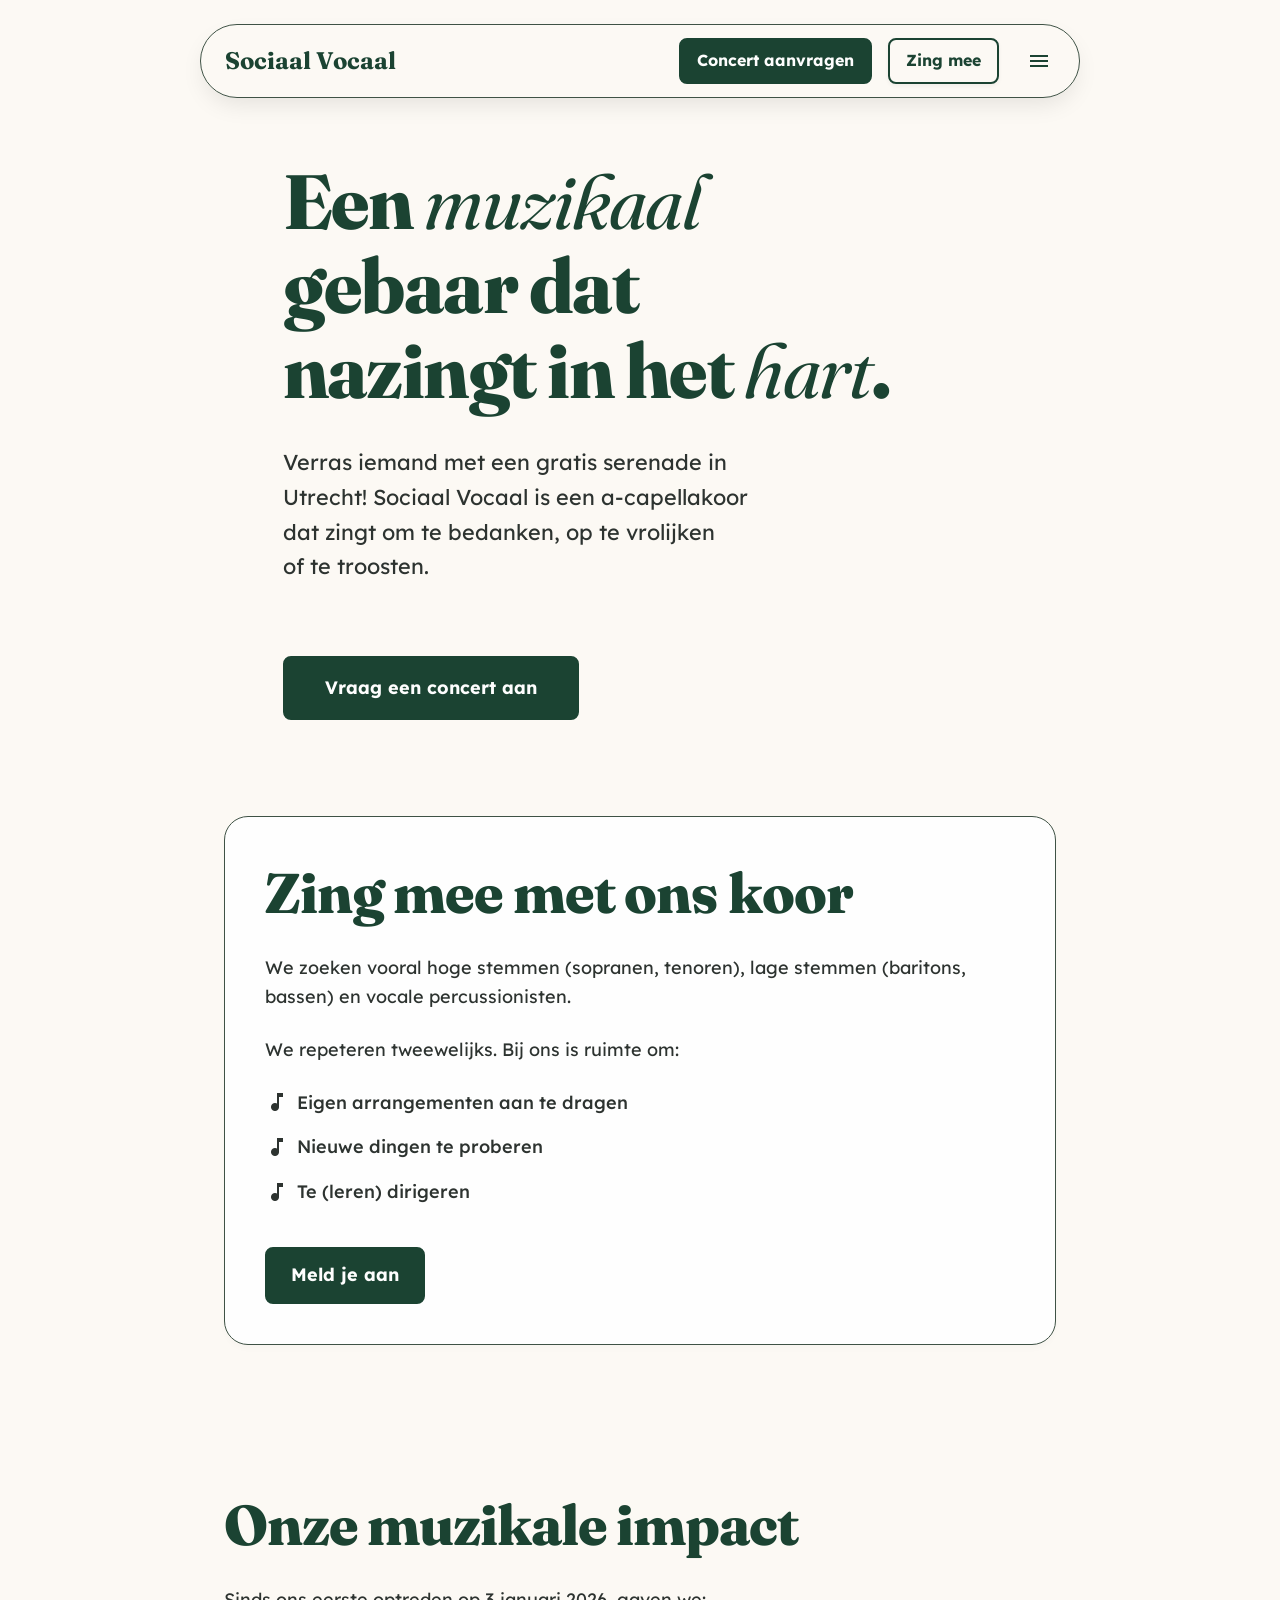
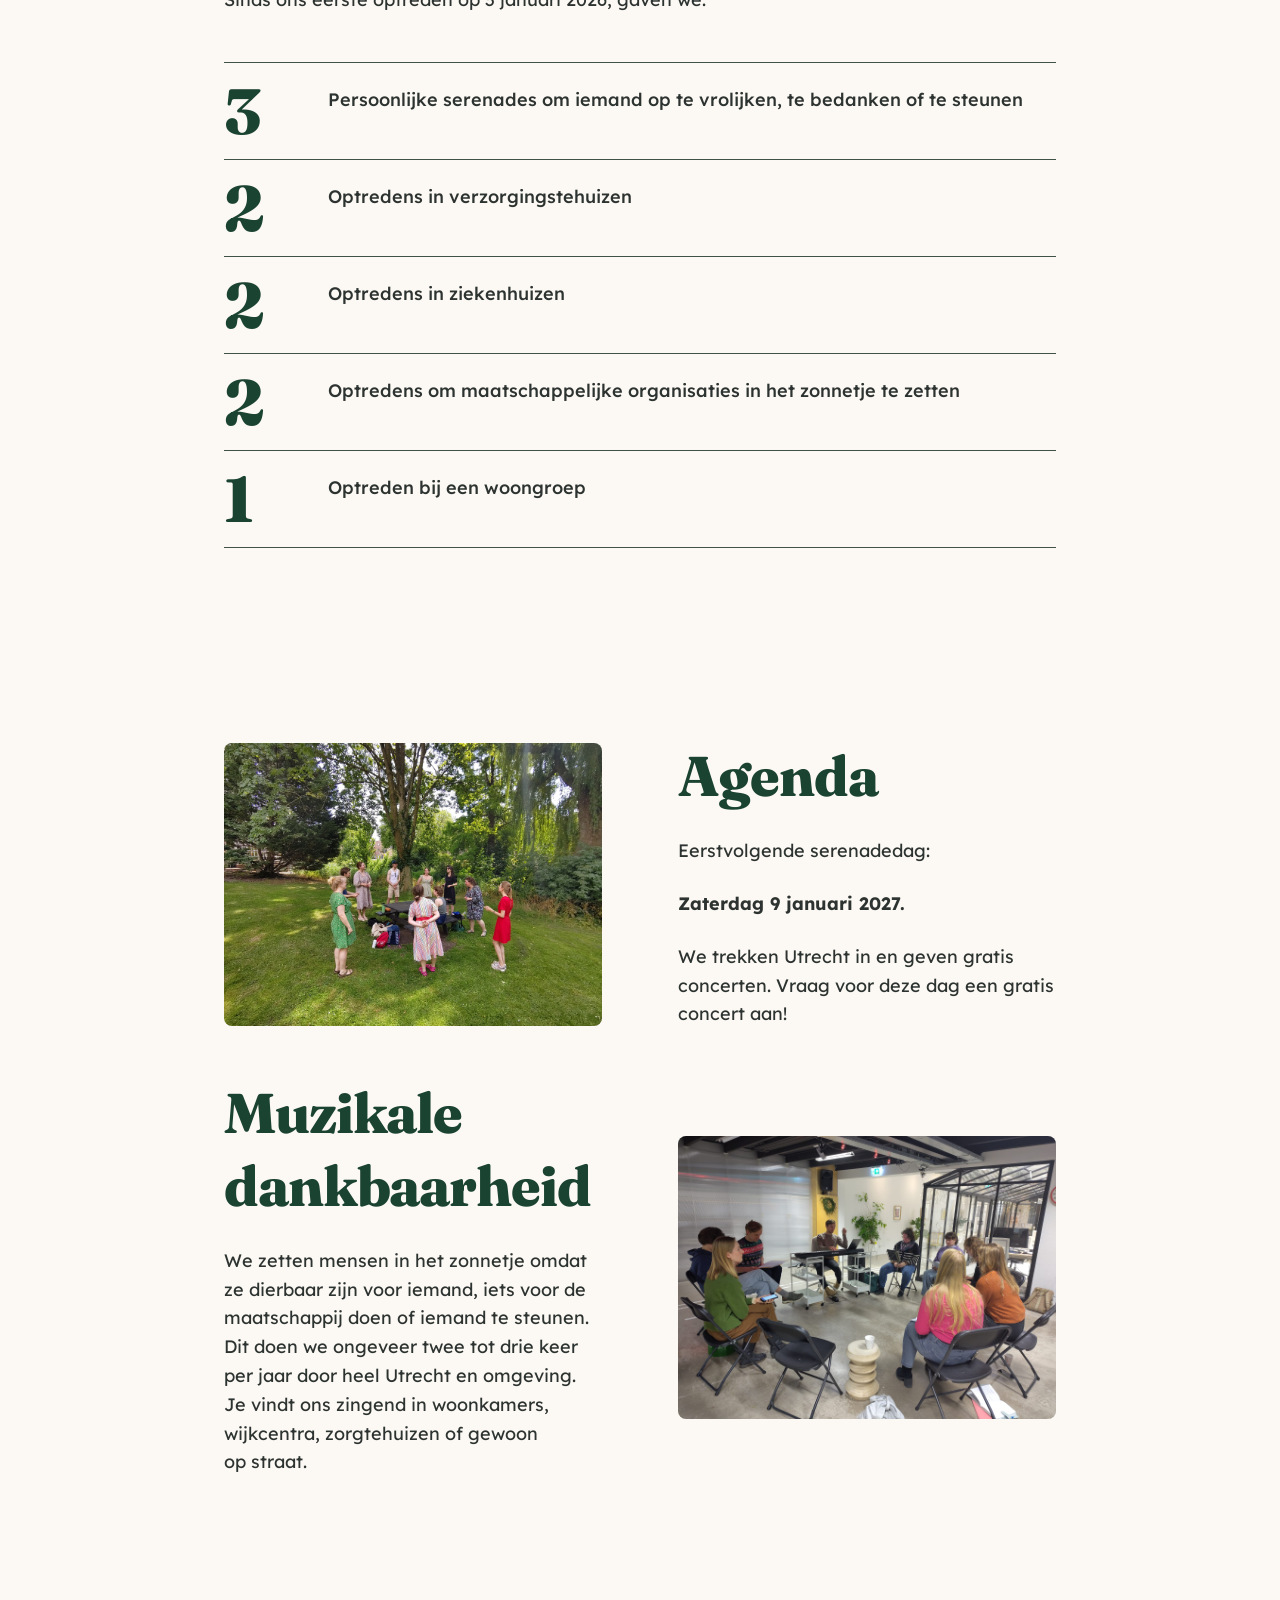
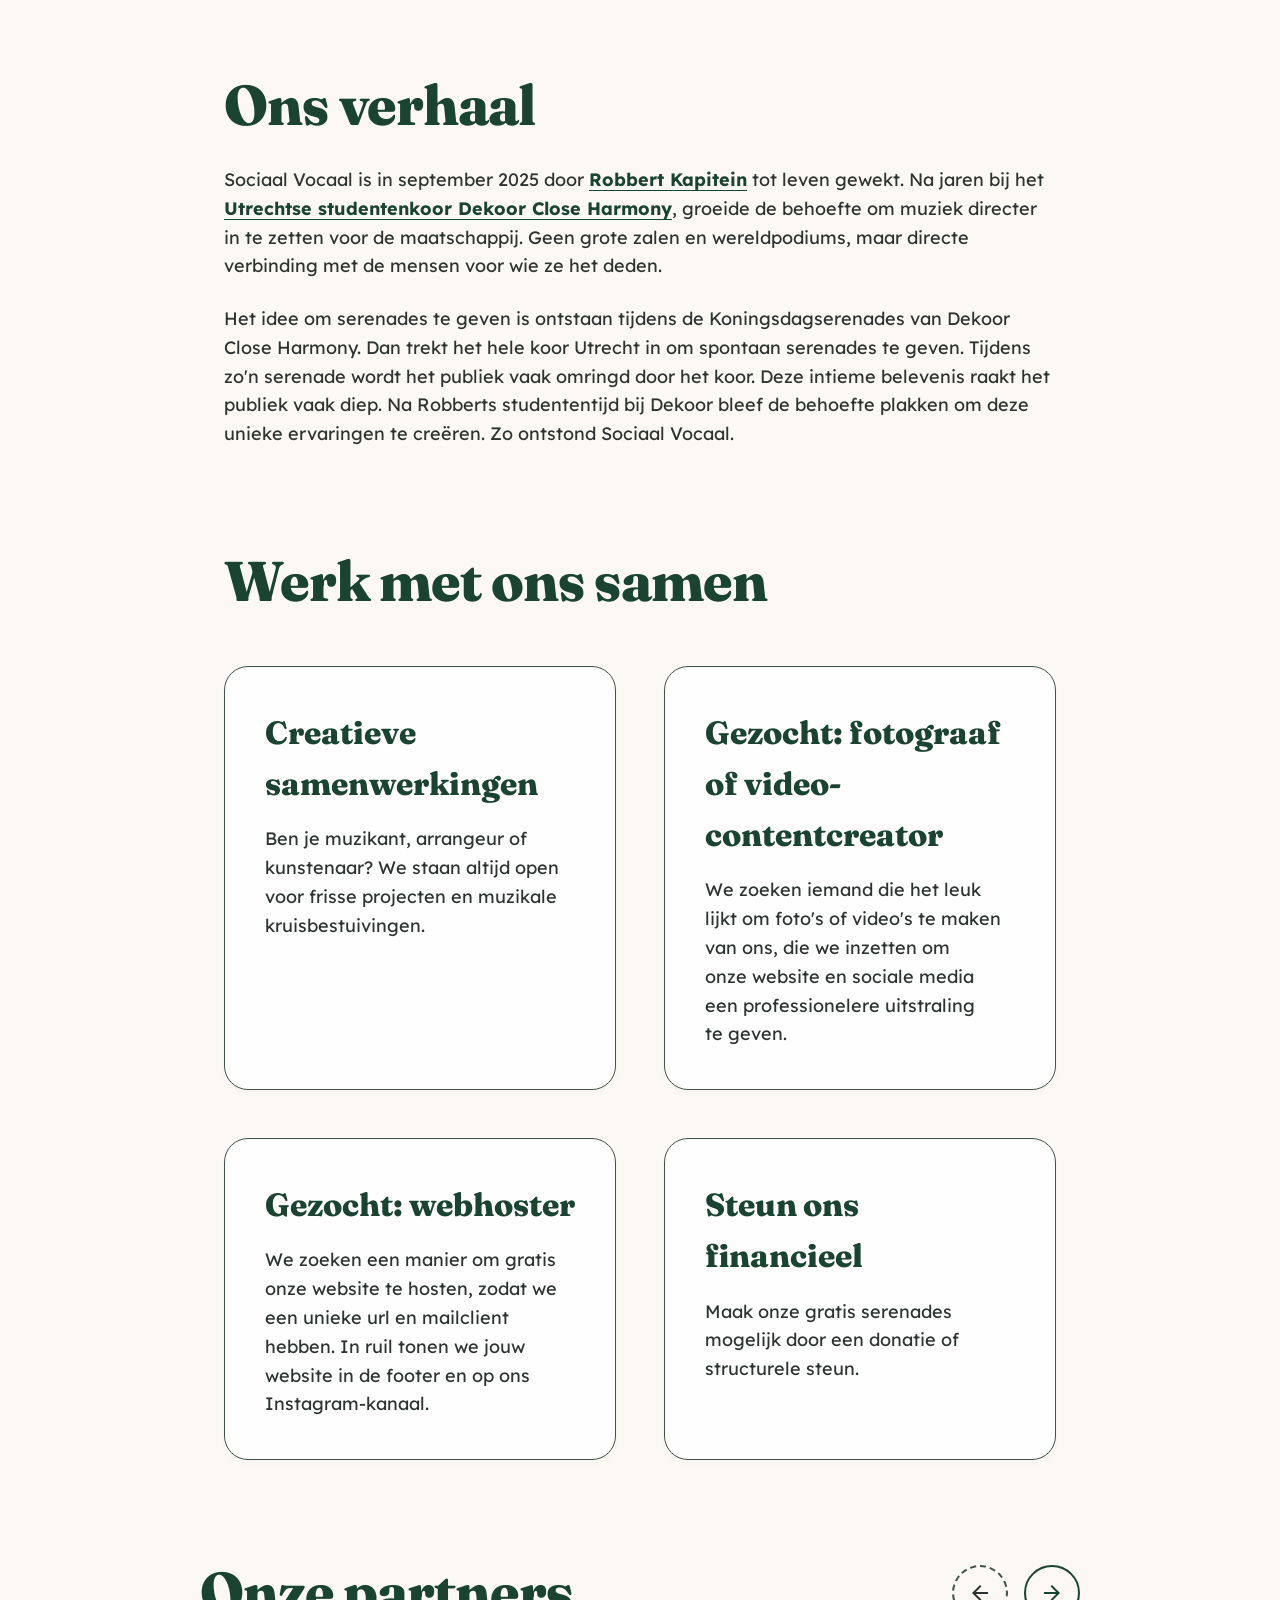
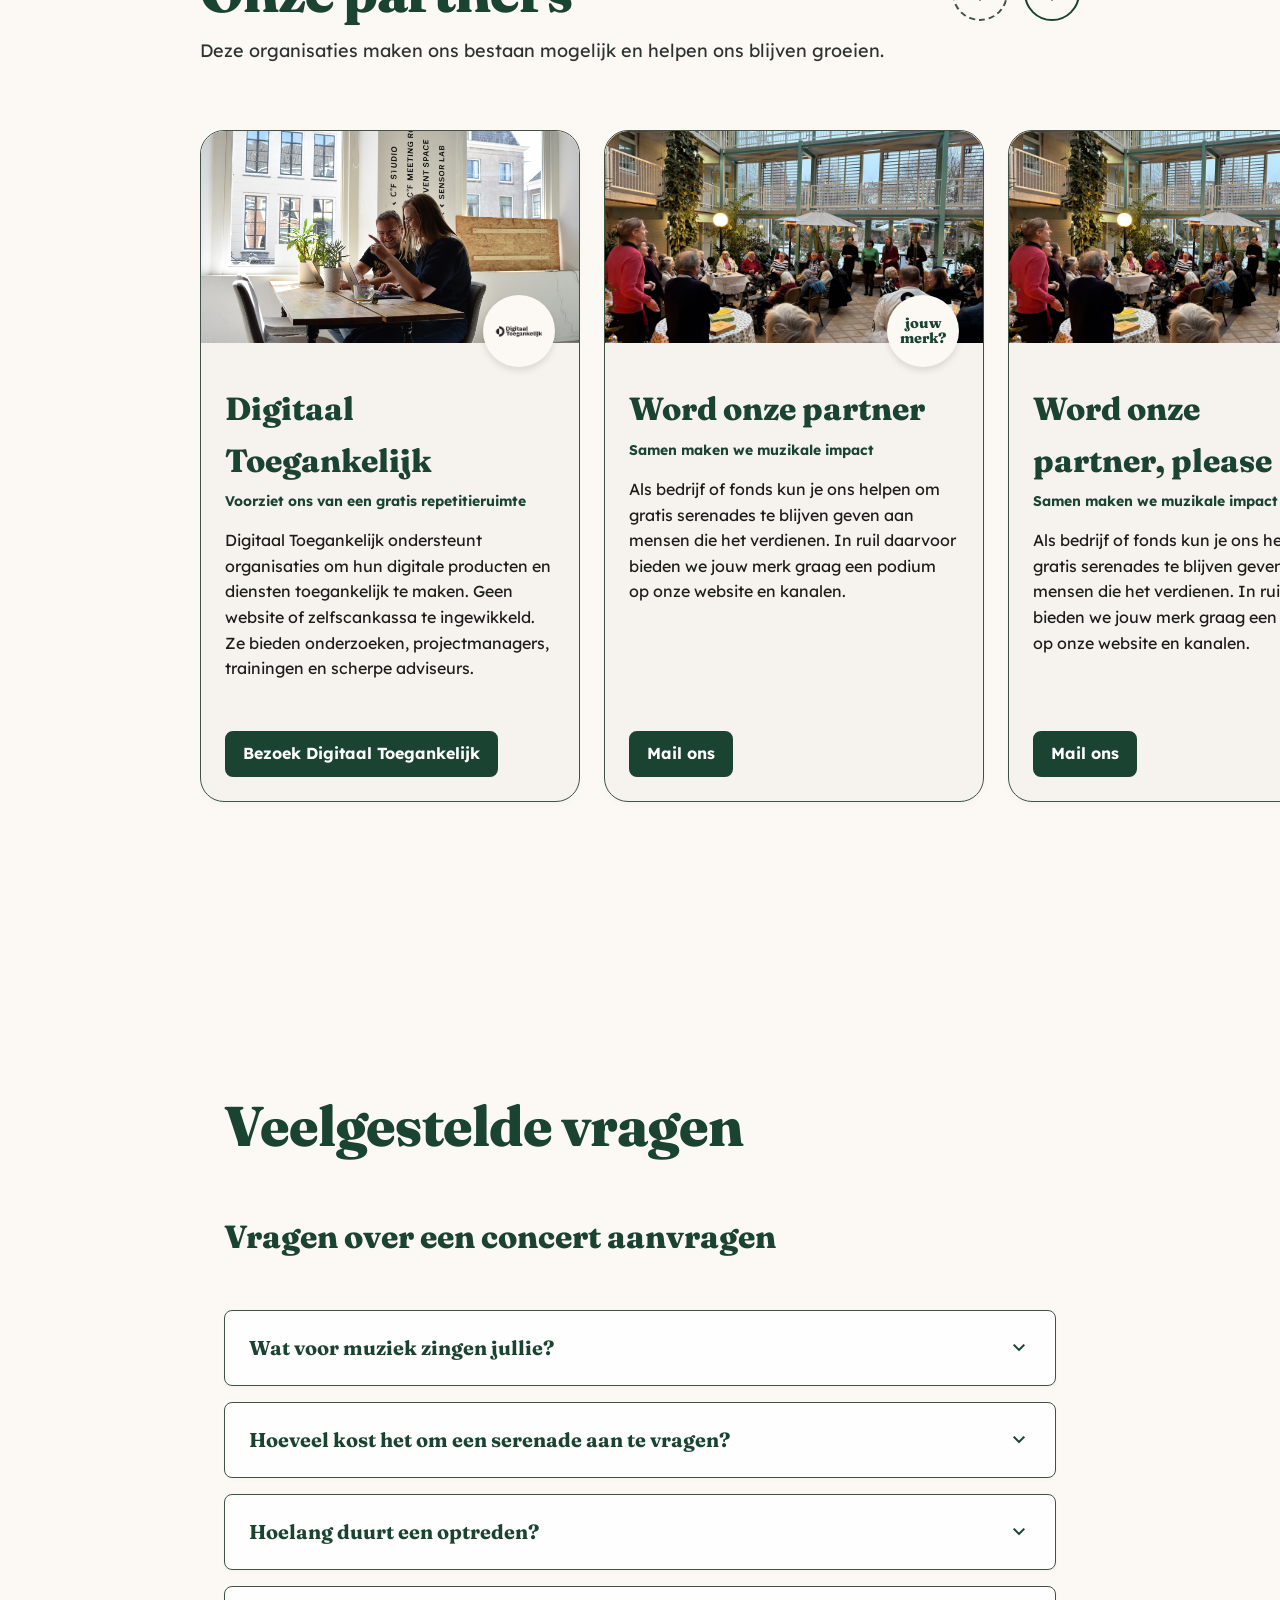
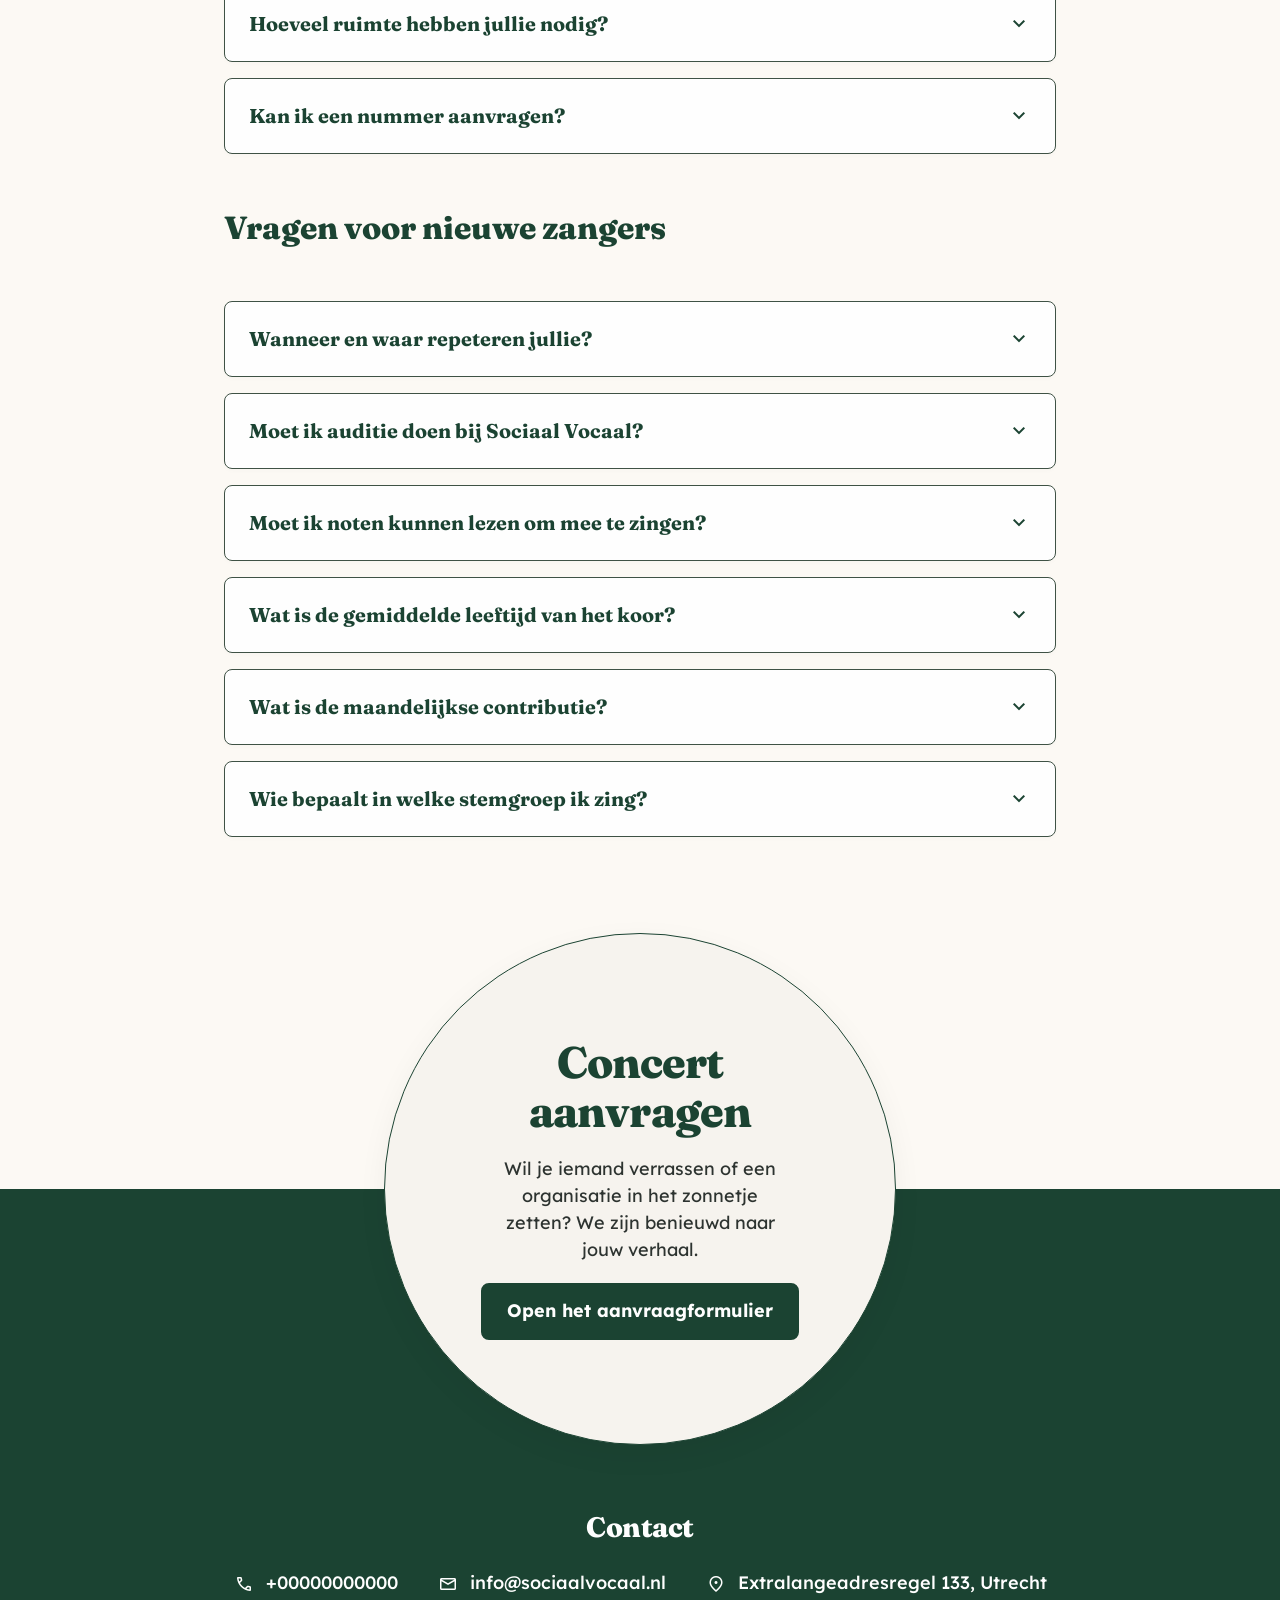
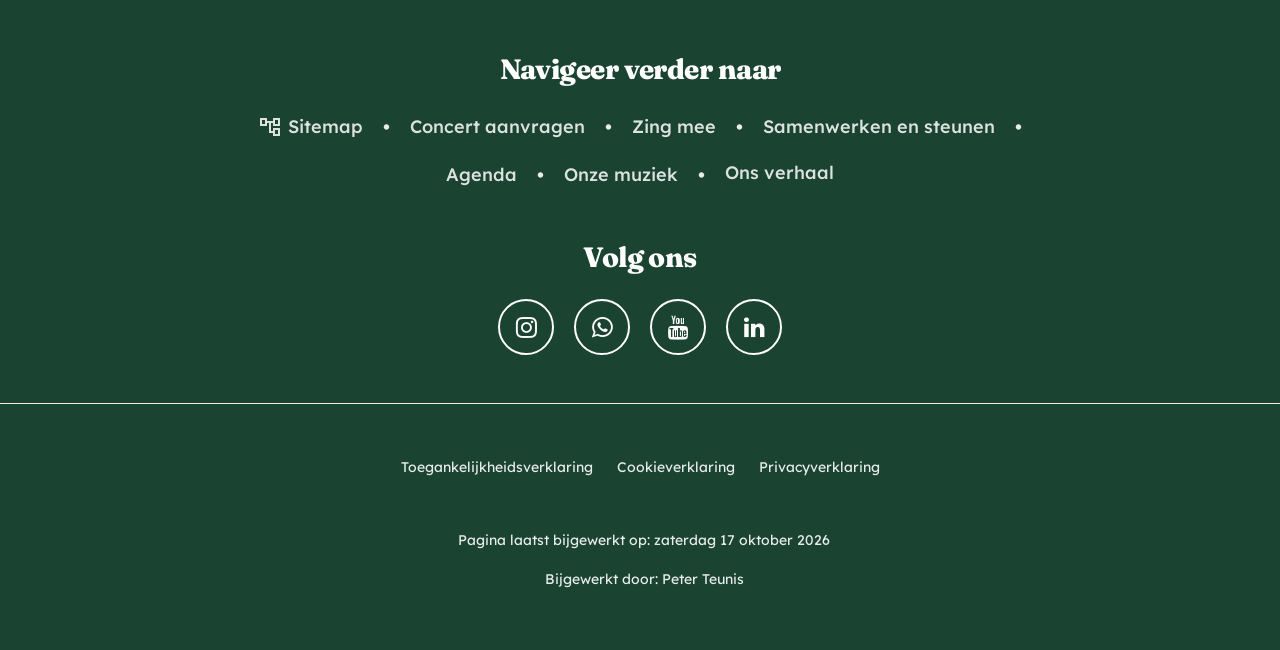
==== commit 6725f019: "Add files via upload" ====
--- a/index.html
+++ b/index.html
@@ -6,7 +6,7 @@
     <title>Verras met een gratis serenade in Utrecht | Sociaal Vocaal</title>
     <meta name="description" content="Verras iemand met een gratis serenade in Utrecht! Sociaal Vocaal is een a-capellakoor dat zingt om te bedanken, op te vrolijken of te troosten.">
     <!-- Note to self: update later hieronder de canonical met jullie definitieve, beveiligde url. Dat is goed voor de SEO. -->
-    <link rel="canonical" href="https://sociaalvocaal.github.io/" />
+    <link rel="canonical" href="[https://sociaalvocaal.nl/gratis-concert-aanvragen.html](https://sociaalvocaal.nl/gratis-concert-aanvragen.html)" />
     <link rel="stylesheet" href="index.css">
     <link rel="preconnect" href="https://fonts.googleapis.com">
     <link rel="preconnect" href="https://fonts.gstatic.com" crossorigin>
@@ -25,7 +25,7 @@
     <nav aria-label="Snelkoppelingen" class="skip-links-hub">
         <ul class="skip-list">
             <li><a href="#hoofdinhoud" class="skip-btn">Naar hoofdinhoud</a></li>
-            <li><a href="sjabloon_formulier.html" class="skip-btn">Direct concert aanvragen</a></li>
+            <li><a href="gratis-concert-aanvragen.html" class="skip-btn">Direct concert aanvragen</a></li>
             <li><a href="#sitemap-placeholder" class="skip-btn">Naar sitemap</a></li>
         </ul>
     </nav>
@@ -43,7 +43,7 @@
         <!-- Actieknoppen en menu-toggle -->
         <div class="pill-actions">
             <!-- Desktop acties: visueel verborgen op mobiel om de pil compact te houden -->
-            <a href="sjabloon_formulier.html" class="btn btn-primary btn-small desktop-only">Concert aanvragen</a>
+            <a href="gratis-concert-aanvragen.html" class="btn btn-primary btn-small desktop-only">Concert aanvragen</a>
             <a href="#doe-mee" class="btn btn-white btn-small desktop-only">Zing mee</a>
             
             <button id="menu-toggle" class="menu-btn" aria-expanded="false" aria-controls="morphing-menu" aria-label="Open hoofdmenu">
@@ -63,7 +63,7 @@
                     <p id="menu-snel-regelen" class="menu-heading">Snel regelen</p>
                     <ul class="menu-list" aria-labelledby="menu-snel-regelen">
                         <li><a href="#contact">Contact</a></li>
-                        <li><a href="sjabloon_formulier.html">Gratis concert aanvragen</a></li>
+                        <li><a href="gratis-concert-aanvragen.html">Gratis concert aanvragen</a></li>
                         <li><a href="#doe-mee">Zing mee in ons koor</a></li>
                     </ul>
                 </div>
@@ -103,7 +103,7 @@
                     <p class="hero-lead">
                     Verras iemand met een gratis serenade in Utrecht! Sociaal Vocaal is een a-capellakoor dat zingt om te bedanken, op te vrolijken of te&nbsp;troosten.
                     </p>
-                <a href="sjabloon_formulier.html" class="btn btn-primary btn-large mt-large">Vraag een concert aan</a>
+                <a href="gratis-concert-aanvragen.html" class="btn btn-primary btn-large mt-large">Vraag een concert aan</a>
             </div>
         </div>
     </section>
@@ -121,7 +121,7 @@
                     <li><span class="material-symbols-outlined" aria-hidden="true">music_note</span> Te (leren) dirigeren</li>
                 </ul>
                 <div>
-                    <a href="mailto:sociaalvocaal@outlook.com" class="btn btn-primary">Meld je aan</a>
+                    <a href="mailto:info@sociaalvocaal.nl" class="btn btn-primary">Meld je aan</a>
                 </div>
                 <span class="material-symbols-outlined bg-icon" aria-hidden="true">music_note</span>
             </div>
@@ -170,7 +170,7 @@
                     <p>We trekken Utrecht in en geven gratis concerten. Vraag voor deze dag een gratis concert aan!</p>
                 </div>
                 <div class="zigzag-media">
-                    <img class="img-shadow zigzag-img" src="../resources/Afbeeldingen/Serenade 1.jpg" alt="Groepsfoto van 10 leden van Sociaal Vocaal." loading="lazy">
+                    <img class="img-shadow zigzag-img" src="Afbeeldingen/Serenade 1.jpg" alt="Groepsfoto van 10 leden van Sociaal Vocaal." loading="lazy">
                 </div>
             </div>
 
@@ -181,7 +181,7 @@
                     <p>We zetten mensen in het zonnetje omdat ze dierbaar zijn voor iemand, iets voor de maatschappij doen of iemand te steunen. Dit doen we ongeveer twee tot drie keer per jaar door heel Utrecht en omgeving. Je vindt ons zingend in woonkamers, wijkcentra, zorgtehuizen of gewoon op straat.</p>
                 </div>
                 <div class="zigzag-media">
-                    <img class="img-shadow zigzag-img" src="../resources/Afbeeldingen/Repetitie.jpeg" alt="Het koor zit tijdens een repetitie in een cirkel op klapstoeltjes." loading="lazy">
+                    <img class="img-shadow zigzag-img" src="Afbeeldingen/Repetitie.jpeg" alt="Het koor zit tijdens een repetitie in een cirkel op klapstoeltjes." loading="lazy">
                 </div>
             </div>
         </div>
@@ -258,12 +258,12 @@
         <li class="sponsor-card card-white" role="listitem" aria-roledescription="slide">
             <article class="card-content">
                 <div class="card-media">
-                    <img src="../resources/Afbeeldingen/Sfeerbeeld Digitaal Toegankelijk.JPG" alt="" class="card-afbeelding" loading="lazy">
+                    <img src="Afbeeldingen/Sfeerbeeld Digitaal Toegankelijk.JPG" alt="" class="card-afbeelding" loading="lazy">
                     <picture class="card-logo">
                         <!-- De browser toont deze afbeelding als de gebruiker donkere modus heeft -->
-                        <source srcset="../resources/Afbeeldingen/DT-logo-primair-licht-zonderAchtergrond.png" alt="Logo Digitaal Toegankelijk" media="(prefers-color-scheme: dark)">
+                        <source srcset="Afbeeldingen/DT-logo-primair-licht-zonderAchtergrond.png" alt="Logo Digitaal Toegankelijk" media="(prefers-color-scheme: dark)">
                         <!-- De browser toont deze afbeelding in de lichte modus, of als de browser de picture-tag niet snapt -->
-                        <img src="../resources/Afbeeldingen/DT-logo-primair-donker-zonderAchtergrond.png" alt="Logo Digitaal Toegankelijk">
+                        <img src="Afbeeldingen/DT-logo-primair-donker-zonderAchtergrond.png" alt="Logo Digitaal Toegankelijk">
                     </picture>
                 </div>
                 <div class="card-body">
@@ -279,14 +279,14 @@
         <li class="sponsor-card card-white" role="listitem" aria-roledescription="slide">
             <article class="card-content">
                 <div class="card-media">
-                    <img src="../resources/Afbeeldingen/Kerstoptreden.jpeg" alt="" class="card-afbeelding" loading="lazy">
+                    <img src="Afbeeldingen/Kerstoptreden.jpeg" alt="" class="card-afbeelding" loading="lazy">
                     <div class="card-logo placeholder-logo">Jouw merk?</div>
                 </div>
                 <div class="card-body">
                     <h3 class="card-titel">Word onze partner</h3>
                     <span class="card-tagline font-bold text-primary">Samen maken we muzikale impact</span>
                     <p class="card-tekst">Als bedrijf of fonds kun je ons helpen om gratis serenades te blijven geven aan mensen die het verdienen. In ruil daarvoor bieden we jouw merk graag een podium op onze website en kanalen.</p>
-                    <a href="mailto:sociaalvocaal@outlook.com" class="btn btn-primary btn-small card-cta">Mail ons</a>
+                    <a href="mailto:info@sociaalvocaal.nl" class="btn btn-primary btn-small card-cta">Mail ons</a>
                 </div>
             </article>
         </li>
@@ -295,14 +295,14 @@
         <li class="sponsor-card card-white" role="listitem" aria-roledescription="slide">
             <article class="card-content">
                 <div class="card-media">
-                    <img src="../resources/Afbeeldingen/Kerstoptreden.jpeg" alt="" class="card-afbeelding" loading="lazy">
+                    <img src="Afbeeldingen/Kerstoptreden.jpeg" alt="" class="card-afbeelding" loading="lazy">
                     <div class="card-logo placeholder-logo">Jouw merk?</div>
                 </div>
                 <div class="card-body">
                     <h3 class="card-titel">Word onze partner, please</h3>
                     <span class="card-tagline font-bold text-primary">Samen maken we muzikale impact</span>
                     <p class="card-tekst">Als bedrijf of fonds kun je ons helpen om gratis serenades te blijven geven aan mensen die het verdienen. In ruil daarvoor bieden we jouw merk graag een podium op onze website en kanalen.</p>
-                    <a href="mailto:sociaalvocaal@outlook.com" class="btn btn-primary btn-small card-cta">Mail ons</a>
+                    <a href="mailto:info@sociaalvocaal.nl" class="btn btn-primary btn-small card-cta">Mail ons</a>
                 </div>
             </article>
         </li>
@@ -311,14 +311,14 @@
         <li class="sponsor-card card-white" role="listitem" aria-roledescription="slide">
             <article class="card-content">
                 <div class="card-media">
-                    <img src="../resources/Afbeeldingen/Kerstoptreden.jpeg" alt="" class="card-afbeelding" loading="lazy">
+                    <img src="Afbeeldingen/Kerstoptreden.jpeg" alt="" class="card-afbeelding" loading="lazy">
                     <div class="card-logo placeholder-logo">Jouw merk?</div>
                 </div>
                 <div class="card-body">
                     <h3 class="card-titel">Word onze partner, pretty pretty please</h3>
                     <span class="card-tagline font-bold text-primary">Samen maken we muzikale impact</span>
                     <p class="card-tekst">Als bedrijf of fonds kun je ons helpen om gratis serenades te blijven geven aan mensen die het verdienen. In ruil daarvoor bieden we jouw merk graag een podium op onze website en kanalen.</p>
-                    <a href="mailto:sociaalvocaal@outlook.com" class="btn btn-primary btn-small card-cta">Mail ons</a>
+                    <a href="mailto:info@sociaalvocaal.nl" class="btn btn-primary btn-small card-cta">Mail ons</a>
                 </div>
             </article>
         </li>
@@ -327,14 +327,14 @@
         <li class="sponsor-card card-white" role="listitem" aria-roledescription="slide">
             <article class="card-content">
                 <div class="card-media">
-                    <img src="../resources/Afbeeldingen/Kerstoptreden.jpeg" alt="" class="card-afbeelding" loading="lazy">
+                    <img src="Afbeeldingen/Kerstoptreden.jpeg" alt="" class="card-afbeelding" loading="lazy">
                     <div class="card-logo placeholder-logo">Jouw merk?</div>
                 </div>
                 <div class="card-body">
                     <h3 class="card-titel">Word onze partner, of we gaan vals zingen</h3>
                     <span class="card-tagline font-bold text-primary">Samen maken we muzikale impact</span>
                     <p class="card-tekst">Als bedrijf of fonds kun je ons helpen om gratis serenades te blijven geven aan mensen die het verdienen. In ruil daarvoor bieden we jouw merk graag een podium op onze website en kanalen.</p>
-                    <a href="mailto:sociaalvocaal@outlook.com" class="btn btn-primary btn-small card-cta">Mail ons</a>
+                    <a href="mailto:info@sociaalvocaal.nl" class="btn btn-primary btn-small card-cta">Mail ons</a>
                 </div>
             </article>
         </li>
@@ -381,7 +381,7 @@
                             </ul>
                             
                             <h5 class="text-primary mt-large">Betaalde concerten</h5>
-                            <p>Daar vragen we een kleine vergoeding voor. Met dit geld investeren we volledig in het neerzetten van betekenisvolle concerten. Mail naar sociaalvocaal@outlook.com en vraag naar de mogelijkheden.</p>
+                            <p>Daar vragen we een kleine vergoeding voor. Met dit geld investeren we volledig in het neerzetten van betekenisvolle concerten. Mail naar info@sociaalvocaal.nl en vraag naar de mogelijkheden.</p>
                             <p>Voorbeelden:</p>
                             
                             <ul class="check-list">
@@ -502,7 +502,7 @@
     DE CTA-CIRKEL
     ========================================================================== -->
     <section id="concert-aanvragen" class="cta-circle-section" aria-labelledby="cta-title">
-        <a href="sjabloon_formulier.html" class="cta-circle-link cta-bg-surface">
+        <a href="gratis-concert-aanvragen.html" class="cta-circle-link cta-bg-surface">
             <div class="cta-circle-content">
                 <h2 id="cta-title" class="cta-heading">Concert aanvragen</h2>
                 <p class="cta-text">Wil je iemand verrassen of een organisatie in het zonnetje zetten? We zijn benieuwd naar jouw verhaal.</p>
@@ -532,9 +532,9 @@
                         </a>
                     </li>
                     <li>
-                        <a href="mailto:sociaalvocaal@outlook.com" class="footer-primary-link">
+                        <a href="mailto:info@sociaalvocaal.nl" class="footer-primary-link">
                             <span class="material-symbols-outlined" aria-hidden="true">mail</span>
-                            sociaalvocaal@outlook.com
+                            info@sociaalvocaal.nl
                         </a>
                     </li>
                     <li>
@@ -551,7 +551,7 @@
                 <h2 class="footer-heading">Navigeer verder naar</h2>
                 <ul class="footer-inline-links">
                     <li><a href="#" class="sitemap-link"><span class="material-symbols-outlined" aria-hidden="true">account_tree</span>Sitemap</a></li>
-                    <li><a href=""sjabloon_formulier.html">Concert aanvragen</a></li>
+                    <li><a href="gratis-concert-aanvragen.html">Concert aanvragen</a></li>
                     <li><a href="#doe-mee">Zing mee</a></li>
                     <li><a href="#samenwerken">Samenwerken en steunen</a></li>
                     <li><a href="#">Agenda</a></li>
@@ -567,7 +567,7 @@
                     <li><a href="https://www.instagram.com/sociaal.vocaal/" aria-label="Instagram"><span class="fa fa-instagram" aria-hidden="true"></span></a></li>
                     <li><a href="https://wa.me/00000000000" aria-label="WhatsApp"><span class="fa fa-whatsapp" aria-hidden="true"></span></a></li>
                     <li><a href="https://www.youtube.com/" aria-label="YouTube"><span class="fa fa-youtube" aria-hidden="true"></span></a></li>
-                    <li><a href="https://www.linkedin.com/" aria-label="LinkedIn"><span class="fa fa-linkedin" aria-hidden="true"></span></a></li>
+                    <li><a href="https://www.linkedin.com/company/sociaal-vocaal/" aria-label="LinkedIn"><span class="fa fa-linkedin" aria-hidden="true"></span></a></li>
                 </ul>
             </div>
             
--- a/index.css
+++ b/index.css
@@ -165,6 +165,15 @@
     margin-bottom: var(--space-md); 
 }
 
+.hero-lead {
+    font-size: clamp(1.125rem, 2.5vw, 1.35rem);
+    color: var(--color-text-muted);
+    line-height: 1.6;
+    margin-top: 2rem;
+    max-width: 38ch; 
+    text-wrap: pretty;
+}
+
 .h1-zonder-hero {
     line-height: 1.3;
     letter-spacing: 0.05rem;
@@ -175,6 +184,15 @@
     border-bottom: 1px solid var(--color-border-default);
 }
 
+.h1-met-hero-foto {
+    line-height: 1.3;
+    letter-spacing: 0.05rem;
+    margin-bottom: var(--space-md);
+    text-wrap: balance;
+    padding-bottom: var(--space-md);
+    border-bottom: 1px solid var(--color-border-default);
+}
+
 @media (min-width: 768px) {
     .h1-zonder-hero {
         padding-top: calc(3rem + var(--space-xl));
@@ -186,6 +204,13 @@
     font-weight: 800; 
     letter-spacing: -0.02em; 
     margin-bottom: var(--space-md); 
+    line-height: 1.3;
+}
+
+.h2-klein { 
+    font-size: clamp(1.5rem, 3vw, 2rem); 
+    font-weight: 800; 
+    margin-bottom: var(--space-sm); 
 }
 
 h3 { 
@@ -502,6 +527,11 @@
 /* --- Achtergrondkleuren (semantic tokens --- */
 .bg-surface-low { 
     background-color: var(--color-bg-subtle); 
+}
+
+hr {
+    border: none;
+    border-top: solid 1px var(--color-border-default);
 }
 
 /* ==========================================================================
@@ -520,7 +550,28 @@
 }
 
 /* ==========================================================================
-   5. Knoppen (btn)
+   5. Beveiliging (Spam Honeypot)
+   ========================================================================== */
+
+/* 
+  Camouflage-techniek: 
+  Verberg het veld visueel voor mensen, maar houd het technisch 'zichtbaar' voor bots.
+  Gebruik géén display:none of visibility:hidden, anders scannen slimme bots er overheen.
+*/
+.sv-meta-group {
+    opacity: 0;
+    position: absolute;
+    top: 0;
+    left: 0;
+    height: 1px;
+    width: 1px;
+    z-index: -1;
+    pointer-events: none; /* Voorkom dat mensen er per ongeluk op kunnen klikken */
+    overflow: hidden;
+}
+
+/* ==========================================================================
+   6. Knoppen (btn)
    ========================================================================== */
 
 /* --- Basisknop --- */
@@ -592,7 +643,7 @@
 }
 
 /* ==========================================================================
-   6. Header
+   7. Header
    ========================================================================== */
 
 /* --- De zwevende pil (basis) --- */
@@ -1192,7 +1243,7 @@
 }
 
 /* ==========================================================================
-   7. Formulier
+   8. Formulier
    ========================================================================== */
 
 /* --- Basis formulierlay-out --- */
@@ -1415,7 +1466,7 @@
     display: block;
     font-size: 0.875rem;
     font-weight: 600;
-    color: var(--color-text-primary);
+    color: var(--color-text-muted);
     letter-spacing: 0.10em;
     margin-bottom: 0.25rem;
 }
@@ -1747,6 +1798,14 @@
     padding-top: calc(var(--space-xl) + 4rem); 
 }
 
+.hero-section-contentpagina { 
+    display: flex; 
+    flex-direction: column; 
+    justify-content: center; 
+    padding-top: calc(var(--space-xl) + 6rem); 
+    
+}
+
 .hero-content {
     max-width: 65ch; 
     margin-left: auto;
@@ -1763,15 +1822,6 @@
 .font-italic {
     font-style: italic;
     font-weight: 400; 
-}
-
-.hero-lead {
-    font-size: clamp(1.125rem, 2.5vw, 1.35rem);
-    color: var(--color-text-muted);
-    line-height: 1.6;
-    margin-top: 2rem;
-    max-width: 38ch; 
-    text-wrap: pretty;
 }
 
 @media(max-width: 1023px) {
@@ -2180,7 +2230,7 @@
 }
 
 /* ==========================================================================
-   9. Carrousel- en impactsecties
+   10. Carrousel- en impactsecties
    ========================================================================== */
 
 /* --- Algemene carrouseltrack --- */
@@ -2529,7 +2579,7 @@
 }
 
 /* ==========================================================================
-   10. Artikelen (concertverhalen)
+   11. Artikelen (concertverhalen)
    ========================================================================== */
 
 /* --- Basis --- */
@@ -2567,7 +2617,7 @@
 @media (min-width: 768px) {
     .hero-inset-image {
         aspect-ratio: 21 / 9; /* Panoramisch, maar strak uitgelijnd met de alinea's */
-        border-radius: var(--radius-lg); /* Nog iets royalere hoeken op desktop */
+        border-radius: var(--radius-md); /* Nog iets royalere hoeken op desktop */
     }
 }
 
@@ -3221,7 +3271,7 @@
 }
 
 /* ==========================================================================
-   11. Footer
+   12. Footer
    ========================================================================== */
 
 .new-footer {
@@ -3571,7 +3621,7 @@
 }
 
 /* ==========================================================================
-   12. CONTENTPAGINA
+   13. CONTENTPAGINA
    ========================================================================== */
 
 /* --- A. Redactionele Rust (Tekstomloop & Punctuation) --- */
@@ -3827,7 +3877,7 @@
 
 
 /* ==========================================================================
-   13. Opmaakregels voor opslaan als pdf/print
+   14. Opmaakregels voor opslaan als pdf/print
    ========================================================================== */
    
 @media print {
@@ -3920,7 +3970,7 @@
 }
 
 /* ==========================================================================
-   14. Controlepagina (Samenvattingsoverzicht)
+   15. Controlepagina (Samenvattingsoverzicht)
    ========================================================================== */
 
 .controle-overzicht {
@@ -4034,7 +4084,7 @@
 }
 
 /* ==========================================================================
-   15. Succes- en Bedankpagina
+   16. Succes- en Bedankpagina
    ========================================================================== */
 
 .succes-bento {
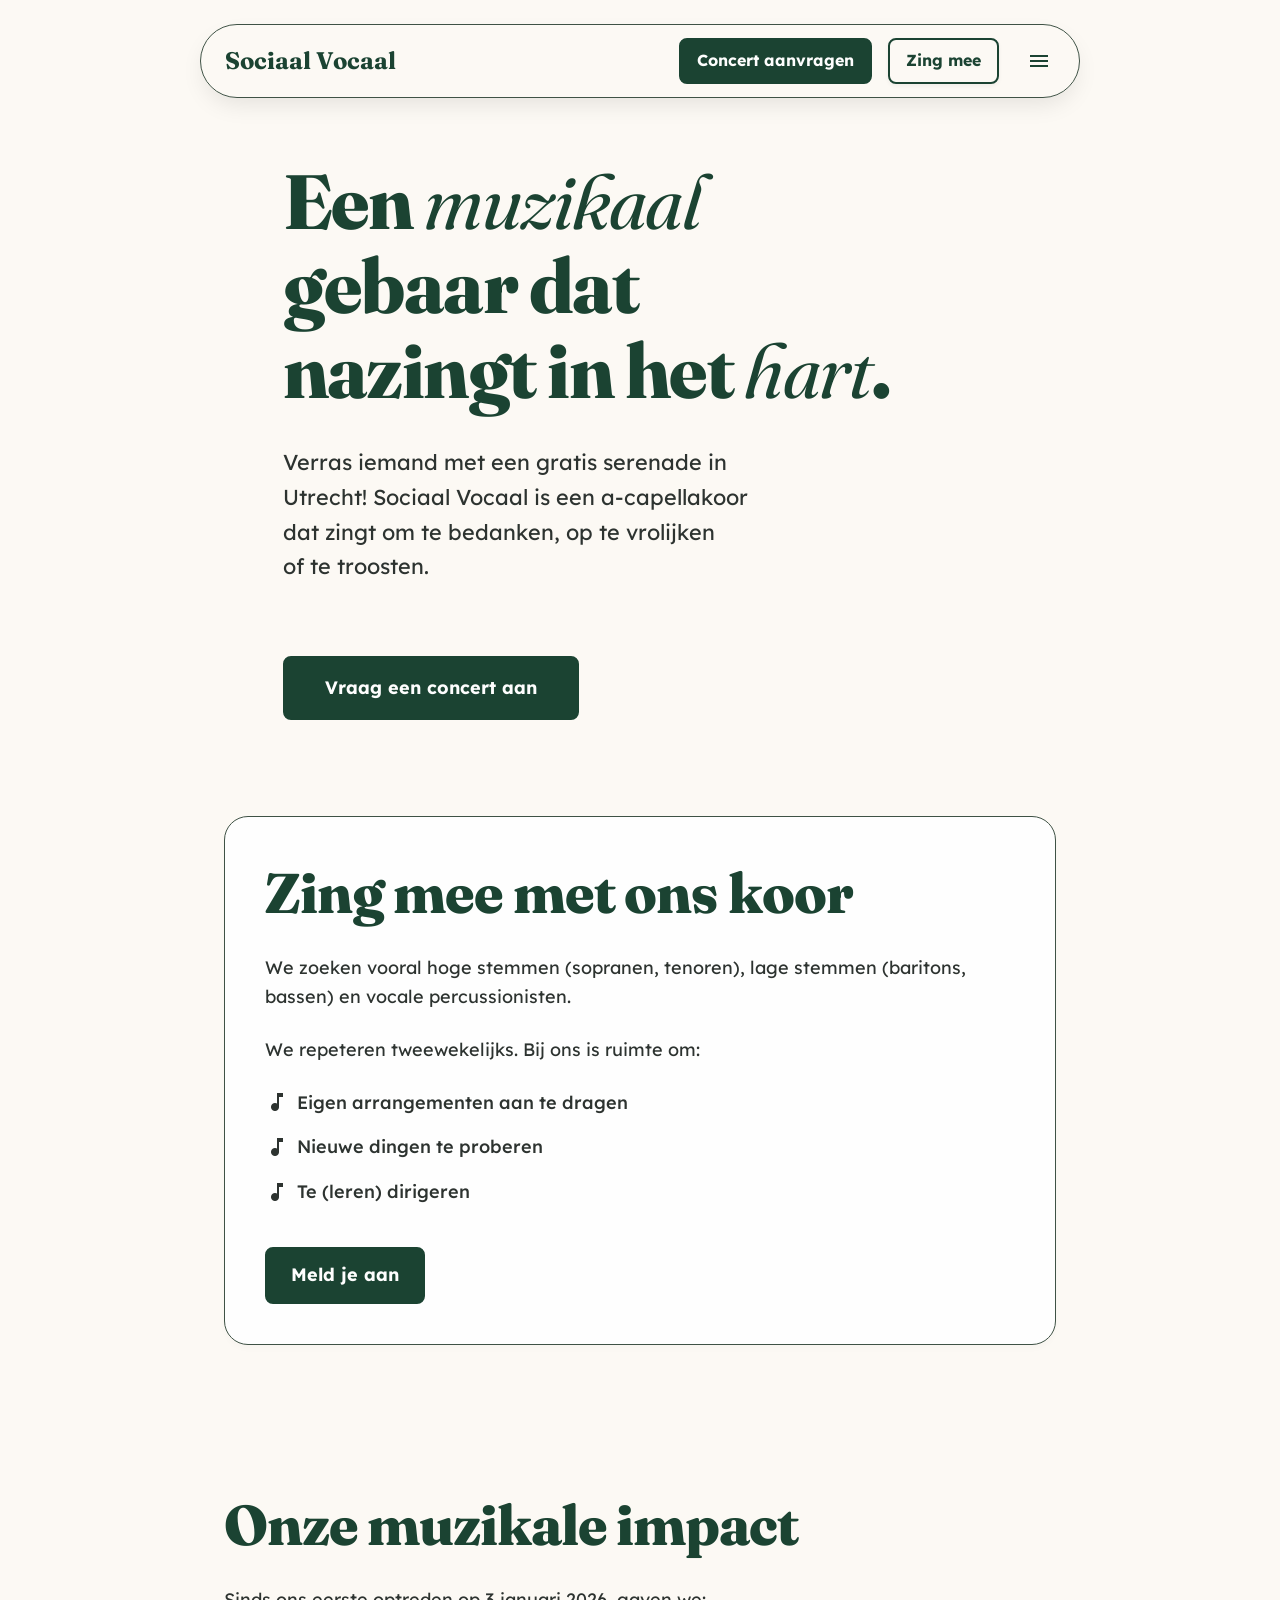
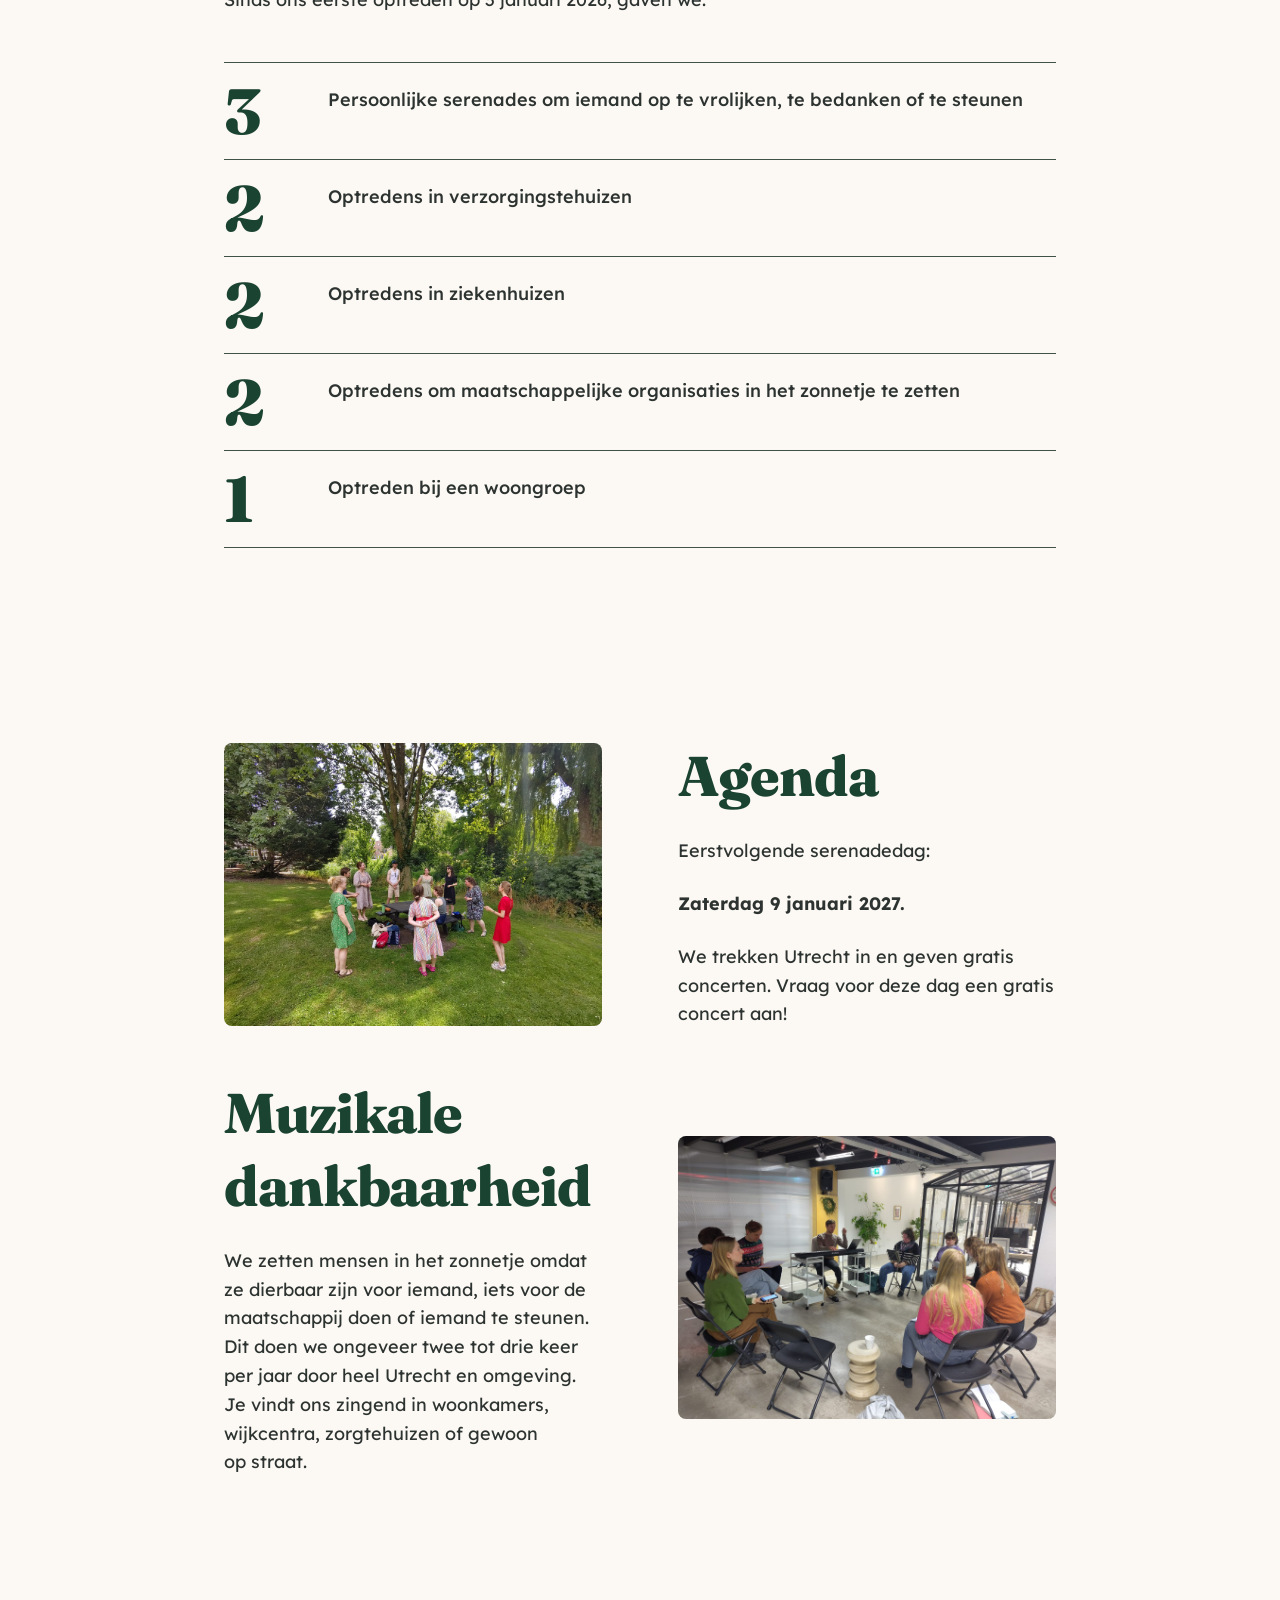
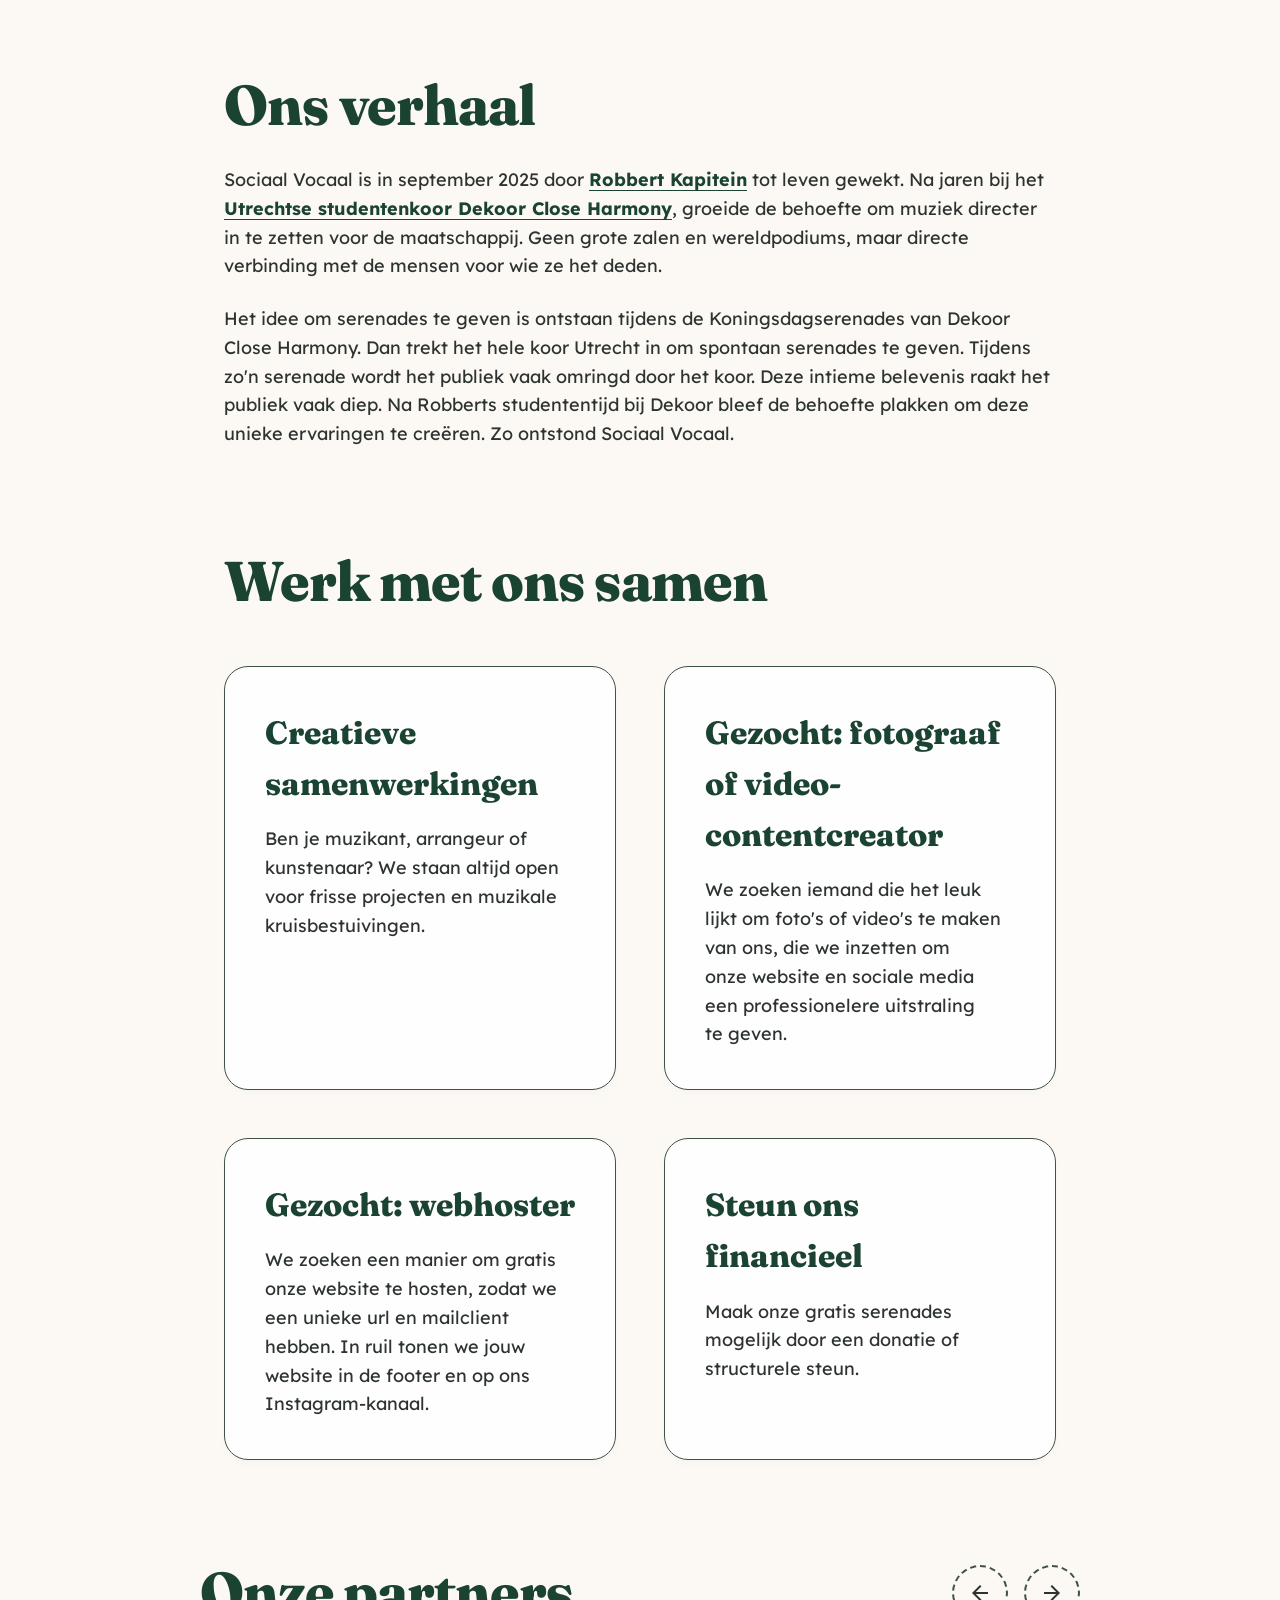
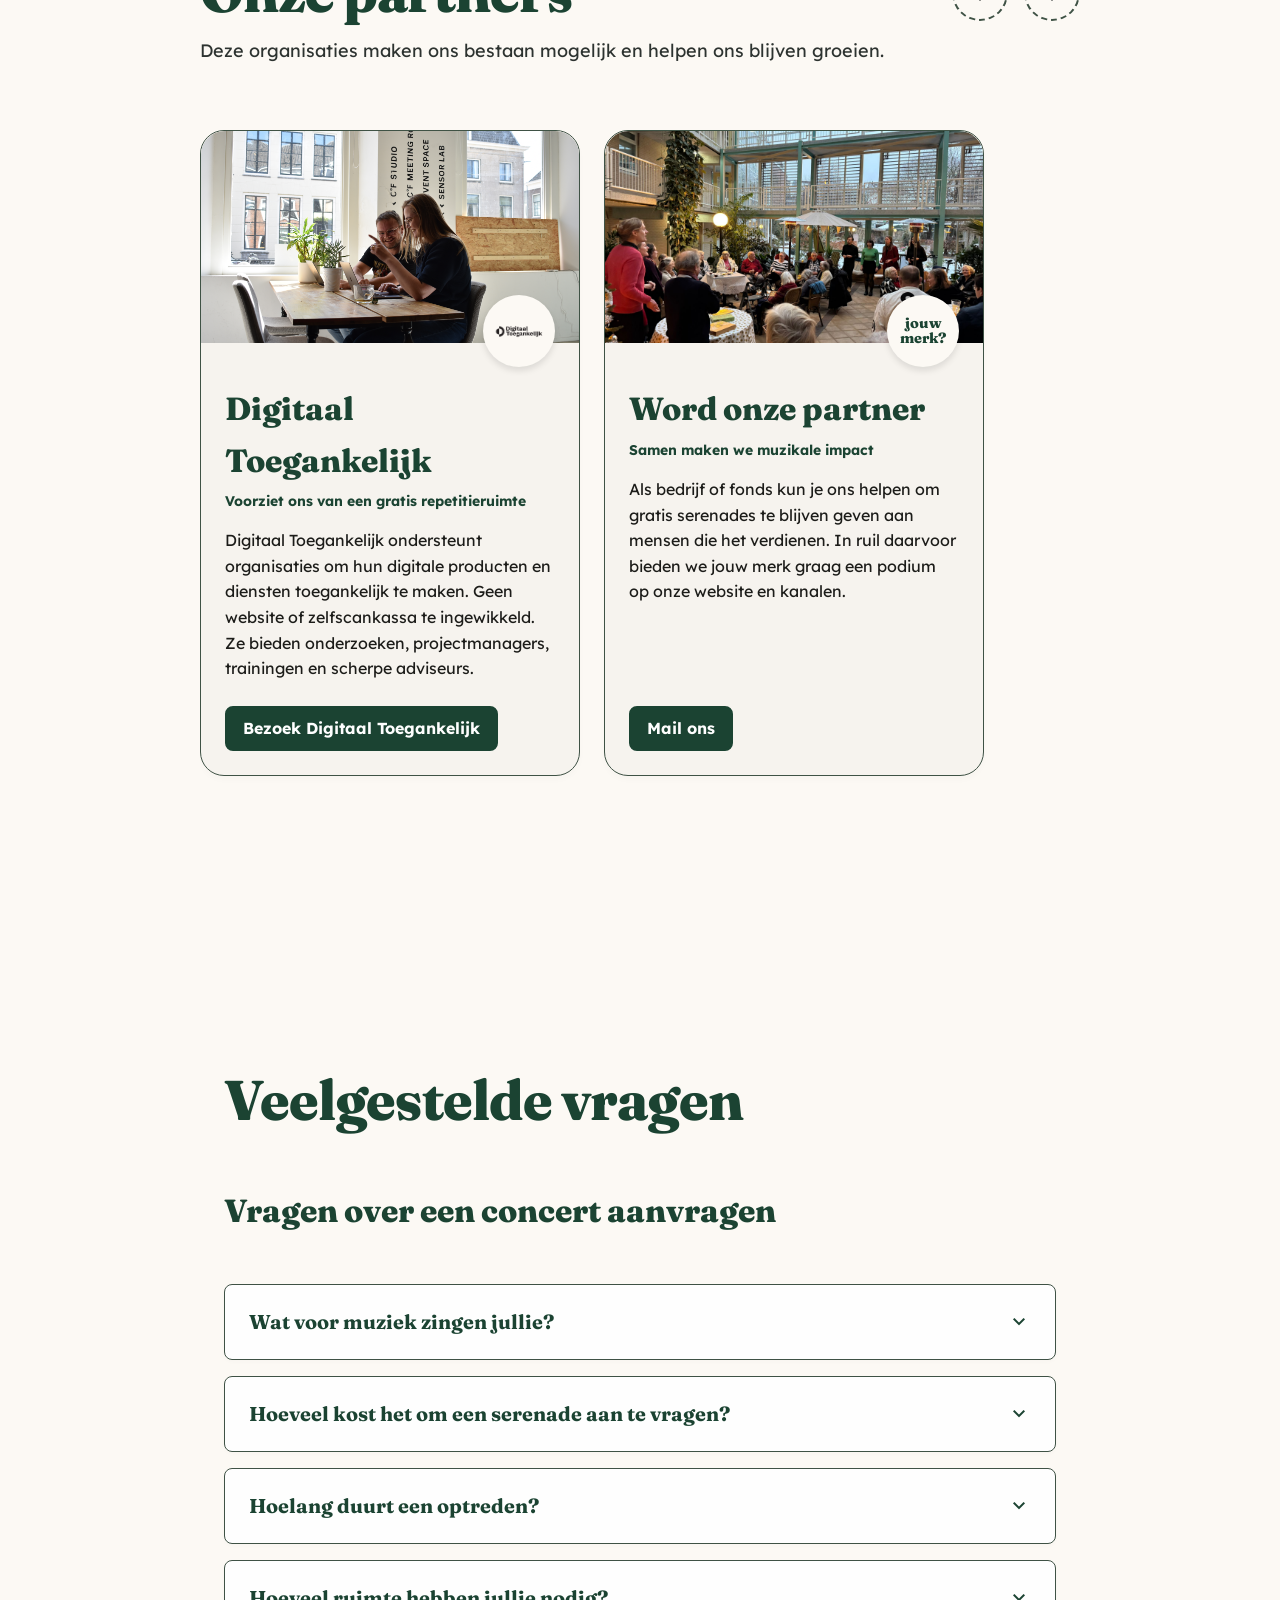
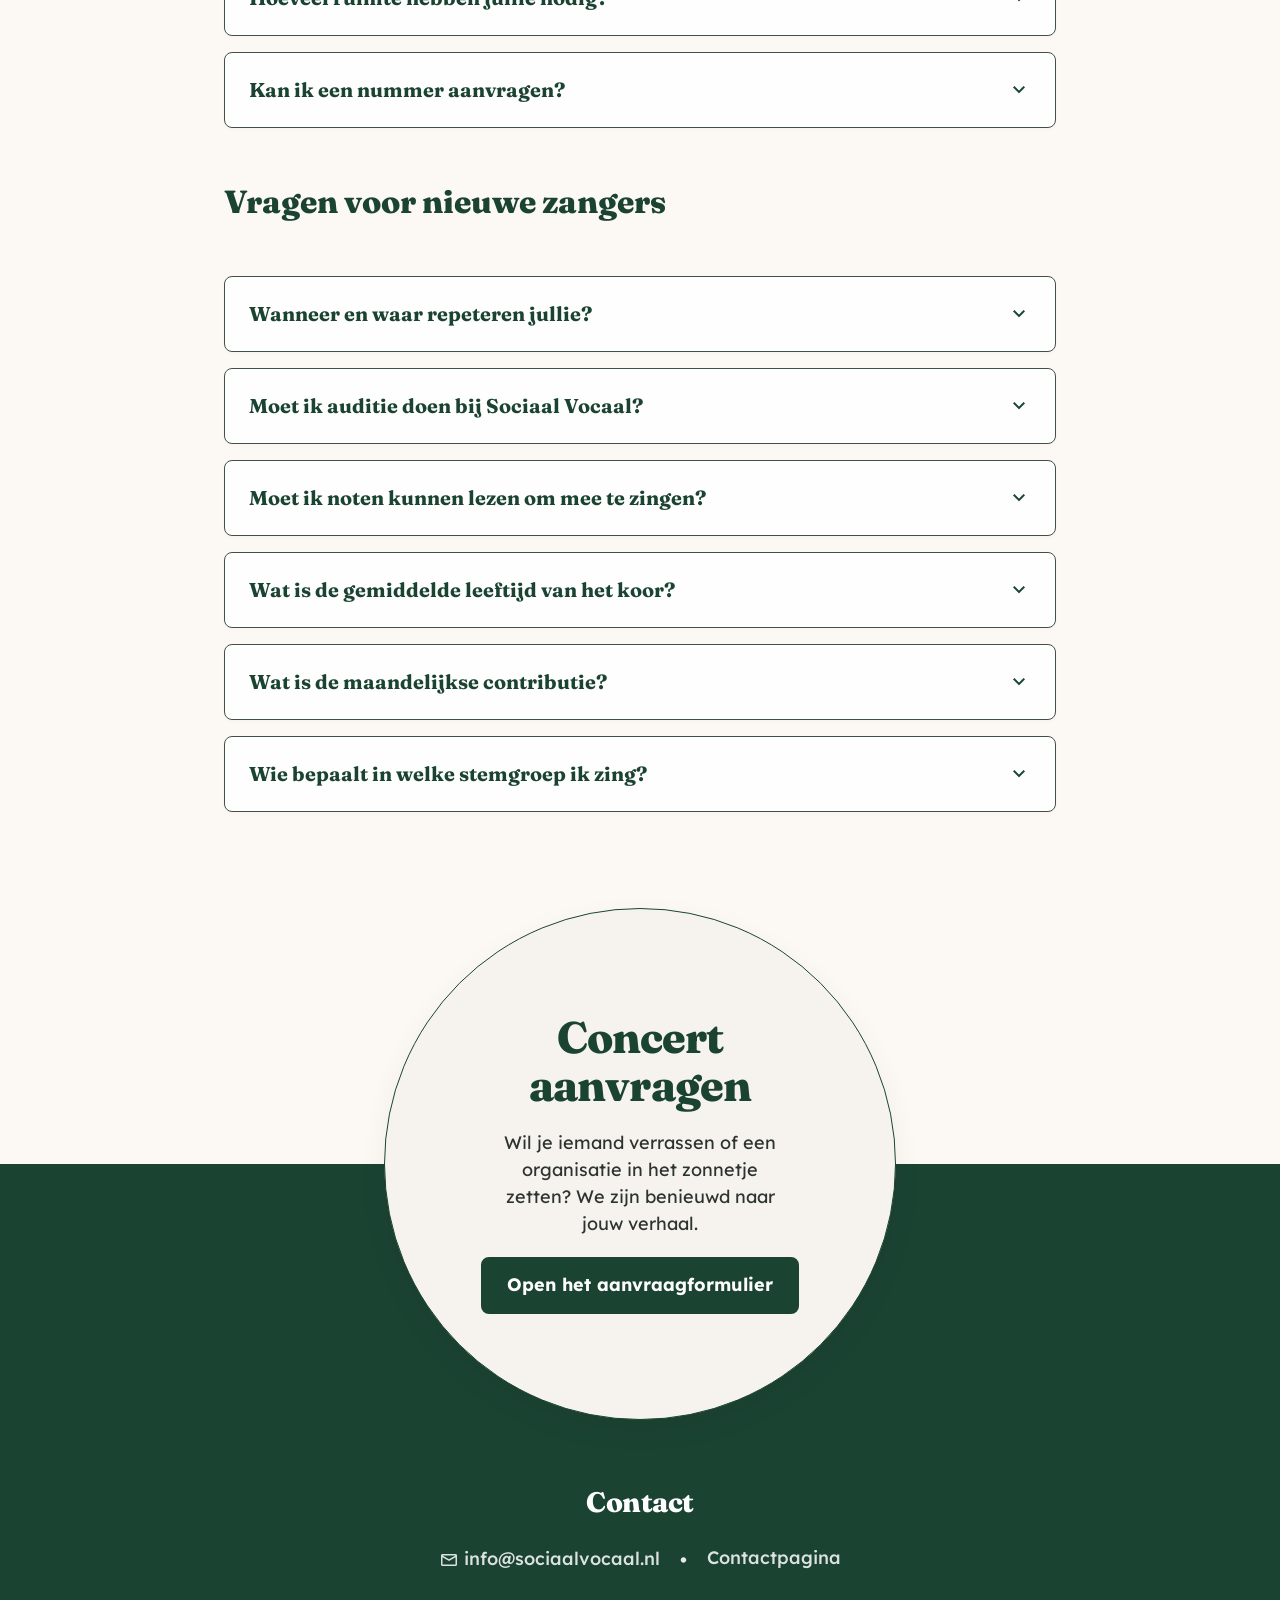
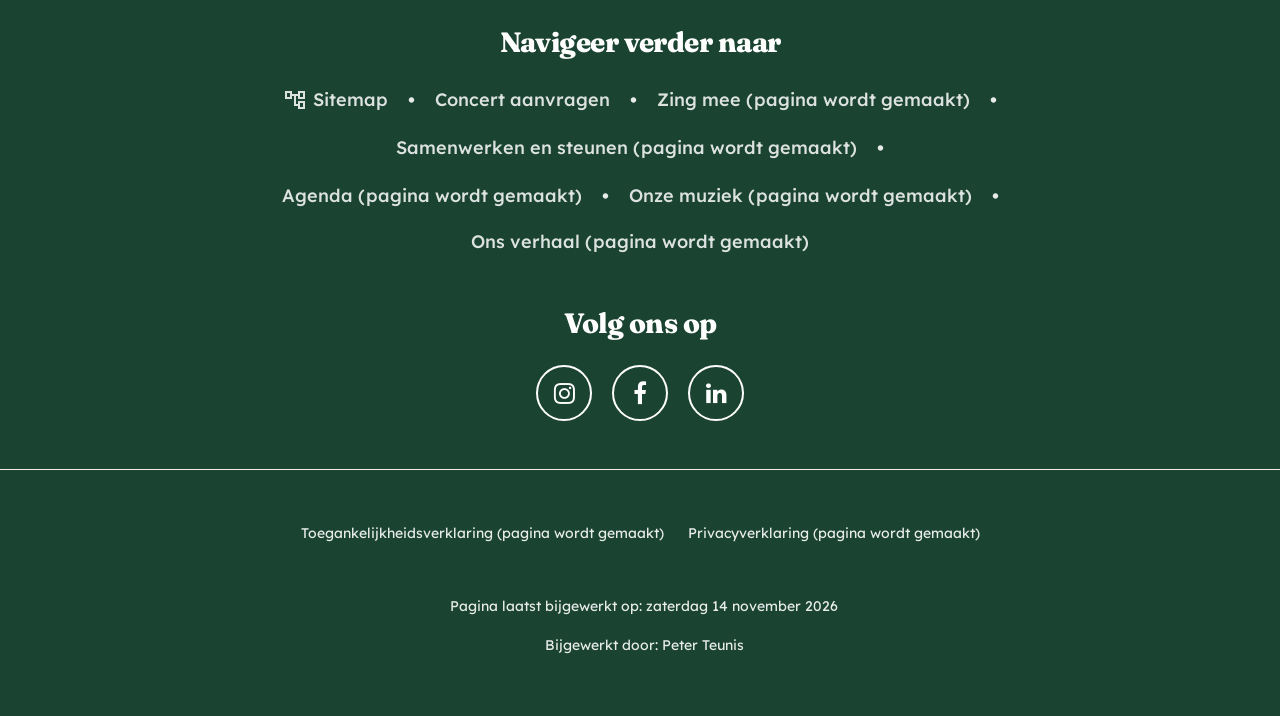
==== commit 2c46ed69: "Add files via upload" ====
--- a/index.html
+++ b/index.html
@@ -6,7 +6,7 @@
     <title>Verras met een gratis serenade in Utrecht | Sociaal Vocaal</title>
     <meta name="description" content="Verras iemand met een gratis serenade in Utrecht! Sociaal Vocaal is een a-capellakoor dat zingt om te bedanken, op te vrolijken of te troosten.">
     <!-- Note to self: update later hieronder de canonical met jullie definitieve, beveiligde url. Dat is goed voor de SEO. -->
-    <link rel="canonical" href="[https://sociaalvocaal.nl/gratis-concert-aanvragen.html](https://sociaalvocaal.nl/gratis-concert-aanvragen.html)" />
+    <link rel="canonical" href="https://sociaalvocaal.nl/" />
     <link rel="stylesheet" href="index.css">
     <link rel="preconnect" href="https://fonts.googleapis.com">
     <link rel="preconnect" href="https://fonts.gstatic.com" crossorigin>
@@ -25,15 +25,15 @@
     <nav aria-label="Snelkoppelingen" class="skip-links-hub">
         <ul class="skip-list">
             <li><a href="#hoofdinhoud" class="skip-btn">Naar hoofdinhoud</a></li>
-            <li><a href="gratis-concert-aanvragen.html" class="skip-btn">Direct concert aanvragen</a></li>
-            <li><a href="#sitemap-placeholder" class="skip-btn">Naar sitemap</a></li>
+            <li><a href="/gratis-concert-aanvragen" class="skip-btn">Direct concert aanvragen</a></li>
+            <li><a href="/sitemap" class="skip-btn">Naar sitemap</a></li>
         </ul>
     </nav>
 
     <!-- De altijd zichtbare basis van de pil -->
     <div class="pill-bar">
         <!-- Slim logo dat animeert bij scrollen -->
-        <a href="index.html" class="logo-link" aria-label="Sociaal Vocaal startpagina">
+        <a href="/index" class="logo-link" aria-label="Sociaal Vocaal startpagina">
             <span class="logo-text-container">
                 <span class="logo-full">Sociaal Vocaal</span>
                 <span class="logo-short" aria-hidden="true">SV</span>
@@ -43,7 +43,7 @@
         <!-- Actieknoppen en menu-toggle -->
         <div class="pill-actions">
             <!-- Desktop acties: visueel verborgen op mobiel om de pil compact te houden -->
-            <a href="gratis-concert-aanvragen.html" class="btn btn-primary btn-small desktop-only">Concert aanvragen</a>
+            <a href="/gratis-concert-aanvragen" class="btn btn-primary btn-small desktop-only">Concert aanvragen</a>
             <a href="#doe-mee" class="btn btn-white btn-small desktop-only">Zing mee</a>
             
             <button id="menu-toggle" class="menu-btn" aria-expanded="false" aria-controls="morphing-menu" aria-label="Open hoofdmenu">
@@ -62,27 +62,27 @@
                 <div class="menu-bento-item card-white">
                     <p id="menu-snel-regelen" class="menu-heading">Snel regelen</p>
                     <ul class="menu-list" aria-labelledby="menu-snel-regelen">
-                        <li><a href="#contact">Contact</a></li>
-                        <li><a href="gratis-concert-aanvragen.html">Gratis concert aanvragen</a></li>
-                        <li><a href="#doe-mee">Zing mee in ons koor</a></li>
+                        <li><a href="/contact">Contact</a></li>
+                        <li><a href="/gratis-concert-aanvragen">Gratis concert aanvragen</a></li>
+                        <li><a href="#doe-mee">Zing mee in ons koor (pagina wordt gemaakt)</a></li>
                     </ul>
                 </div>
                 
                 <div class="menu-bento-item card-white">
                     <p id="menu-ontdekken" class="menu-heading">Ontdekken</p>
                     <ul class="menu-list" aria-labelledby="menu-ontdekken">
-                        <li><a href="#">Agenda</a></li>
-                        <li><a href="#">Onze muziek</a></li>
-                        <li><a href="#ons-verhaal">Ons verhaal</a></li>
+                        <li><a href="#agenda">Agenda (pagina wordt gemaakt)</a></li>
+                        <li><a href="#">Onze muziek (pagina wordt gemaakt)</a></li>
+                        <li><a href="#ons-verhaal">Ons verhaal (pagina wordt gemaakt)</a></li>
                     </ul>
                 </div>
                 
                 <div class="menu-bento-item card-white">
                     <p id="menu-samenwerken" class="menu-heading">Samenwerken & steunen</p>
                     <ul class="menu-list" aria-labelledby="menu-samenwerken">
-                        <li><a href="#samenwerken">Artistiek samenwerken</a></li>
-                        <li><a href="#samenwerken">Zakelijk</a></li>
-                        <li><a href="#samenwerken">Steun ons</a></li>
+                        <li><a href="#samenwerken">Artistiek samenwerken (pagina wordt gemaakt)</a></li>
+                        <li><a href="#samenwerken">Zakelijk (pagina wordt gemaakt)</a></li>
+                        <li><a href="#samenwerken">Steun ons (pagina wordt gemaakt)</a></li>
                     </ul>
                 </div>
 
@@ -103,7 +103,7 @@
                     <p class="hero-lead">
                     Verras iemand met een gratis serenade in Utrecht! Sociaal Vocaal is een a-capellakoor dat zingt om te bedanken, op te vrolijken of te&nbsp;troosten.
                     </p>
-                <a href="gratis-concert-aanvragen.html" class="btn btn-primary btn-large mt-large">Vraag een concert aan</a>
+                <a href="gratis-concert-aanvragen" class="btn btn-primary btn-large mt-large">Vraag een concert aan</a>
             </div>
         </div>
     </section>
@@ -114,7 +114,7 @@
             <div class="bento-item card-white mb-large">
                 <h2>Zing mee met ons koor</h2>
                 <p>We zoeken vooral hoge stemmen (sopranen, tenoren), lage stemmen (baritons, bassen) en vocale percussionisten</bold>.</p> 
-                <p>We repeteren tweewelijks. Bij ons is ruimte om:</p>
+                <p>We repeteren tweewekelijks. Bij ons is ruimte om:</p>
                 <ul class="check-list">
                     <li><span class="material-symbols-outlined" aria-hidden="true">music_note</span> Eigen arrangementen aan te dragen</li>
                     <li><span class="material-symbols-outlined" aria-hidden="true">music_note</span> Nieuwe dingen te proberen</li>
@@ -164,7 +164,7 @@
             <!-- Rij 1: Concertdata (Desktop: Afbeelding links, Tekst rechts) -->
             <div class="zigzag-row">
                 <div class="zigzag-content">
-                    <h2>Agenda</h2>
+                    <h2 id="agenda">Agenda</h2>
                     <p>Eerstvolgende serenadedag:</p> 
                     <p><strong>Zaterdag 9 januari 2027.</strong></p>
                     <p>We trekken Utrecht in en geven gratis concerten. Vraag voor deze dag een gratis concert aan!</p>
@@ -289,56 +289,7 @@
                     <a href="mailto:info@sociaalvocaal.nl" class="btn btn-primary btn-small card-cta">Mail ons</a>
                 </div>
             </article>
-        </li>
-
-                <!-- Kaart 2: Werving nieuwe partners (kopie, voor de test)-->
-        <li class="sponsor-card card-white" role="listitem" aria-roledescription="slide">
-            <article class="card-content">
-                <div class="card-media">
-                    <img src="Afbeeldingen/Kerstoptreden.jpeg" alt="" class="card-afbeelding" loading="lazy">
-                    <div class="card-logo placeholder-logo">Jouw merk?</div>
-                </div>
-                <div class="card-body">
-                    <h3 class="card-titel">Word onze partner, please</h3>
-                    <span class="card-tagline font-bold text-primary">Samen maken we muzikale impact</span>
-                    <p class="card-tekst">Als bedrijf of fonds kun je ons helpen om gratis serenades te blijven geven aan mensen die het verdienen. In ruil daarvoor bieden we jouw merk graag een podium op onze website en kanalen.</p>
-                    <a href="mailto:info@sociaalvocaal.nl" class="btn btn-primary btn-small card-cta">Mail ons</a>
-                </div>
-            </article>
-        </li>
-        
-        <!-- Kaart 2: Werving nieuwe partners (kopie, voor de test) -->
-        <li class="sponsor-card card-white" role="listitem" aria-roledescription="slide">
-            <article class="card-content">
-                <div class="card-media">
-                    <img src="Afbeeldingen/Kerstoptreden.jpeg" alt="" class="card-afbeelding" loading="lazy">
-                    <div class="card-logo placeholder-logo">Jouw merk?</div>
-                </div>
-                <div class="card-body">
-                    <h3 class="card-titel">Word onze partner, pretty pretty please</h3>
-                    <span class="card-tagline font-bold text-primary">Samen maken we muzikale impact</span>
-                    <p class="card-tekst">Als bedrijf of fonds kun je ons helpen om gratis serenades te blijven geven aan mensen die het verdienen. In ruil daarvoor bieden we jouw merk graag een podium op onze website en kanalen.</p>
-                    <a href="mailto:info@sociaalvocaal.nl" class="btn btn-primary btn-small card-cta">Mail ons</a>
-                </div>
-            </article>
-        </li>
-
-                <!-- Kaart 2: Werving nieuwe partners (kopie, voor de test)-->
-        <li class="sponsor-card card-white" role="listitem" aria-roledescription="slide">
-            <article class="card-content">
-                <div class="card-media">
-                    <img src="Afbeeldingen/Kerstoptreden.jpeg" alt="" class="card-afbeelding" loading="lazy">
-                    <div class="card-logo placeholder-logo">Jouw merk?</div>
-                </div>
-                <div class="card-body">
-                    <h3 class="card-titel">Word onze partner, of we gaan vals zingen</h3>
-                    <span class="card-tagline font-bold text-primary">Samen maken we muzikale impact</span>
-                    <p class="card-tekst">Als bedrijf of fonds kun je ons helpen om gratis serenades te blijven geven aan mensen die het verdienen. In ruil daarvoor bieden we jouw merk graag een podium op onze website en kanalen.</p>
-                    <a href="mailto:info@sociaalvocaal.nl" class="btn btn-primary btn-small card-cta">Mail ons</a>
-                </div>
-            </article>
-        </li>
-        
+        </li>        
 
     </ul>
 
@@ -502,7 +453,7 @@
     DE CTA-CIRKEL
     ========================================================================== -->
     <section id="concert-aanvragen" class="cta-circle-section" aria-labelledby="cta-title">
-        <a href="gratis-concert-aanvragen.html" class="cta-circle-link cta-bg-surface">
+        <a href="gratis-concert-aanvragen" class="cta-circle-link cta-bg-surface">
             <div class="cta-circle-content">
                 <h2 id="cta-title" class="cta-heading">Concert aanvragen</h2>
                 <p class="cta-text">Wil je iemand verrassen of een organisatie in het zonnetje zetten? We zijn benieuwd naar jouw verhaal.</p>
@@ -524,49 +475,41 @@
             <!-- Visuele Focus 1: Contactgegevens prominent in het midden -->
             <div class="footer-block footer-contact">
                 <h2 class="footer-heading">Contact</h2>
-                <ul class="footer-contact-list">
-                    <li>
-                        <a href="tel:+00000000000" class="footer-primary-link">
-                            <span class="material-symbols-outlined" aria-hidden="true">call</span>
-                            +00000000000
-                        </a>
-                    </li>
-                    <li>
-                        <a href="mailto:info@sociaalvocaal.nl" class="footer-primary-link">
+                    <ul class="footer-inline-links">
+                        <li>
+                            <a href="mailto:info@sociaalvocaal.nl" class="footer-primary-link">
                             <span class="material-symbols-outlined" aria-hidden="true">mail</span>
                             info@sociaalvocaal.nl
-                        </a>
-                    </li>
-                    <li>
-                        <a href="https://maps.app.goo.gl/AUjiTvBH22xHCn5e8" class="footer-primary-link">
-                            <span class="material-symbols-outlined" aria-hidden="true">location_on</span>
-                            Extralangeadresregel 133, Utrecht
-                        </a>
-                    </li>
-                </ul>
+                            </a>
+                        </li>
+                        <li>
+                            <a href="contact" class="footer-primary-link">
+                                Contactpagina
+                            </a>
+                        </li>
+                    </ul>
             </div>
 
             <!-- Visuele Focus 2: Vlakke, ontspannen sitenavigatie -->
             <div class="footer-block footer-nav">
                 <h2 class="footer-heading">Navigeer verder naar</h2>
                 <ul class="footer-inline-links">
-                    <li><a href="#" class="sitemap-link"><span class="material-symbols-outlined" aria-hidden="true">account_tree</span>Sitemap</a></li>
-                    <li><a href="gratis-concert-aanvragen.html">Concert aanvragen</a></li>
-                    <li><a href="#doe-mee">Zing mee</a></li>
-                    <li><a href="#samenwerken">Samenwerken en steunen</a></li>
-                    <li><a href="#">Agenda</a></li>
-                    <li><a href="#">Onze muziek</a></li>
-                    <li><a href="#ons-verhaal">Ons verhaal</a></li>
+                    <li><a href="sitemap" class="sitemap-link"><span class="material-symbols-outlined" aria-hidden="true">account_tree</span>Sitemap</a></li>
+                    <li><a href="gratis-concert-aanvragen">Concert aanvragen</a></li>
+                    <li><a href="#doe-mee">Zing mee (pagina wordt gemaakt)</a></li>
+                    <li><a href="#samenwerken">Samenwerken en steunen (pagina wordt gemaakt)</a></li>
+                    <li><a href="#">Agenda (pagina wordt gemaakt)</a></li>
+                    <li><a href="#">Onze muziek (pagina wordt gemaakt)</a></li>
+                    <li><a href="#ons-verhaal">Ons verhaal (pagina wordt gemaakt)</a></li>
                 </ul>
             </div>
 
             <!-- Visuele Focus 3: Grote, ronde social media knoppen -->
             <div class="footer-block footer-socials">
-                <h2 class="footer-heading">Volg ons</h2>
+                <h2 class="footer-heading">Volg ons op</h2>
                 <ul class="footer-social-list">
                     <li><a href="https://www.instagram.com/sociaal.vocaal/" aria-label="Instagram"><span class="fa fa-instagram" aria-hidden="true"></span></a></li>
-                    <li><a href="https://wa.me/00000000000" aria-label="WhatsApp"><span class="fa fa-whatsapp" aria-hidden="true"></span></a></li>
-                    <li><a href="https://www.youtube.com/" aria-label="YouTube"><span class="fa fa-youtube" aria-hidden="true"></span></a></li>
+                    <li><a href="https://www.facebook.com/" aria-label="Facebook"><span class="fa fa-facebook" aria-hidden="true"></span></a></li>
                     <li><a href="https://www.linkedin.com/company/sociaal-vocaal/" aria-label="LinkedIn"><span class="fa fa-linkedin" aria-hidden="true"></span></a></li>
                 </ul>
             </div>
@@ -577,14 +520,13 @@
         <div class="footer-bottom">
             <div class="container footer-bottom-container">
                 <ul class="footer-legal-list">
-                    <li><a href="#">Toegankelijkheidsverklaring</a></li>
-                    <li><a href="#">Cookieverklaring</a></li>
-                    <li><a href="#">Privacyverklaring</a></li>
+                    <li><a href="#">Toegankelijkheidsverklaring (pagina wordt gemaakt)</a></li>
+                    <li><a href="#">Privacyverklaring (pagina wordt gemaakt)</a></li>
                 </ul>
                 <div class="footer-meta">
                     <ul>
-                        <li><span>Pagina laatst bijgewerkt op: zaterdag 17 oktober 2026</span></li>
-                        <li><span>Bijgewerkt door: Peter Teunis</span></li>
+                        <li><span>Pagina laatst bijgewerkt op: zaterdag 14 november 2026</span></li>
+                        <li><span >Bijgewerkt door: <a href="https://www.linkedin.com/in/peter-teunis-64045735/">Peter Teunis</a></span></li>
                     </ul>
                 </div>
             </div>
--- a/index.css
+++ b/index.css
@@ -4139,4 +4139,127 @@
         max-width: 100%;
         justify-content: center;
     }
+}
+
+/* ==========================================================================
+   17. Sitemap (Redactioneel Split-Index Grid: 1 kolom kop + 2 kolommen links)
+   ========================================================================== */
+
+/* Zorg dat de hero-introductie op de sitemap exact links uitlijnt met de linkerkolom */
+.sitemap-hero .hero-content {
+    max-width: 100%;
+    margin: 0;
+}
+
+/* --- A. Sitemap Secties (Exact 3-koloms Split-Grid op grotere schermen) --- */
+.sitemap-section {
+    padding-top: var(--space-lg);
+    margin-bottom: var(--space-lg);
+    border-top: 1px solid var(--color-border-default);
+}
+
+.sitemap-section-heading {
+    font-size: clamp(1.35rem, 2.2vw, 1.65rem);
+    color: var(--color-text-primary);
+    margin-bottom: var(--space-md);
+    line-height: 1.3;
+    text-wrap: balance;
+    overflow-wrap: break-word;
+}
+
+/* Vanaf tablet/desktop: Exact 3 gelijke kolommen (1 kolom kop links, 2 kolommen links rechts) */
+@media (min-width: 768px) {
+    .sitemap-section {
+        display: grid;
+        grid-template-columns: repeat(3, 1fr);
+        column-gap: var(--space-lg);
+        align-items: start;
+    }
+
+    .sitemap-section-heading {
+        grid-column: 1 / 2;
+        margin-bottom: 0;
+        padding-right: var(--space-sm);
+    }
+
+    .sitemap-columns {
+        grid-column: 2 / 4;
+    }
+}
+
+/* --- B. Strak 2-koloms Grid voor de rechterkant (Geen verspringende hoogtes meer) --- */
+.sitemap-columns {
+    list-style: none;
+    padding: 0;
+    margin: 0;
+    display: grid;
+    grid-template-columns: 1fr;
+    gap: 0.5rem var(--space-lg);
+    align-items: start;
+}
+
+@media (min-width: 550px) {
+    .sitemap-columns {
+        grid-template-columns: repeat(2, 1fr);
+    }
+}
+
+.sitemap-item {
+    margin: 0;
+    padding: 0;
+}
+
+/* --- C. Links, Touch-targets & In-opbouw Status --- */
+.sitemap-link-item,
+.sitemap-text-item {
+    display: block;
+    min-height: 2.75rem; /* 44px minimale hoogte voor veilige klikvlakken (WCAG AAA) */
+    padding: 0.25rem 0;
+    line-height: 1.5;
+    overflow-wrap: break-word;
+}
+
+.sitemap-link-item {
+    color: var(--color-text-primary);
+    font-weight: 700;
+    text-decoration: underline;
+    text-underline-offset: 5px;
+    text-decoration-thickness: 1.5px;
+    transition: color 0.2s ease, text-decoration-thickness 0.2s ease;
+}
+
+@media (hover: hover) {
+    .sitemap-link-item:hover {
+        color: var(--color-text-secondary);
+        text-decoration-thickness: 3px;
+    }
+}
+
+/* Pagina's in opbouw: platte tekst zodat schermlezers en Tab-toets geen dode links raken */
+.sitemap-text-item {
+    color: var(--color-text-default);
+    font-weight: 500;
+}
+
+/* Subtiel, typografisch statuslabel */
+.sitemap-status {
+    display: inline-block;
+    font-family: var(--font-body);
+    font-weight: 400;
+    font-size: 0.9375rem;
+    color: var(--color-text-muted);
+    margin-left: 0.25rem;
+}
+
+/* --- D. Print-optimalisatie voor de Sitemap --- */
+@media print {
+    .sitemap-section {
+        display: grid !important;
+        grid-template-columns: 1fr 2fr !important;
+        gap: 1.5rem !important;
+    }
+    
+    .sitemap-columns {
+        grid-template-columns: repeat(2, 1fr) !important;
+    }
 }
